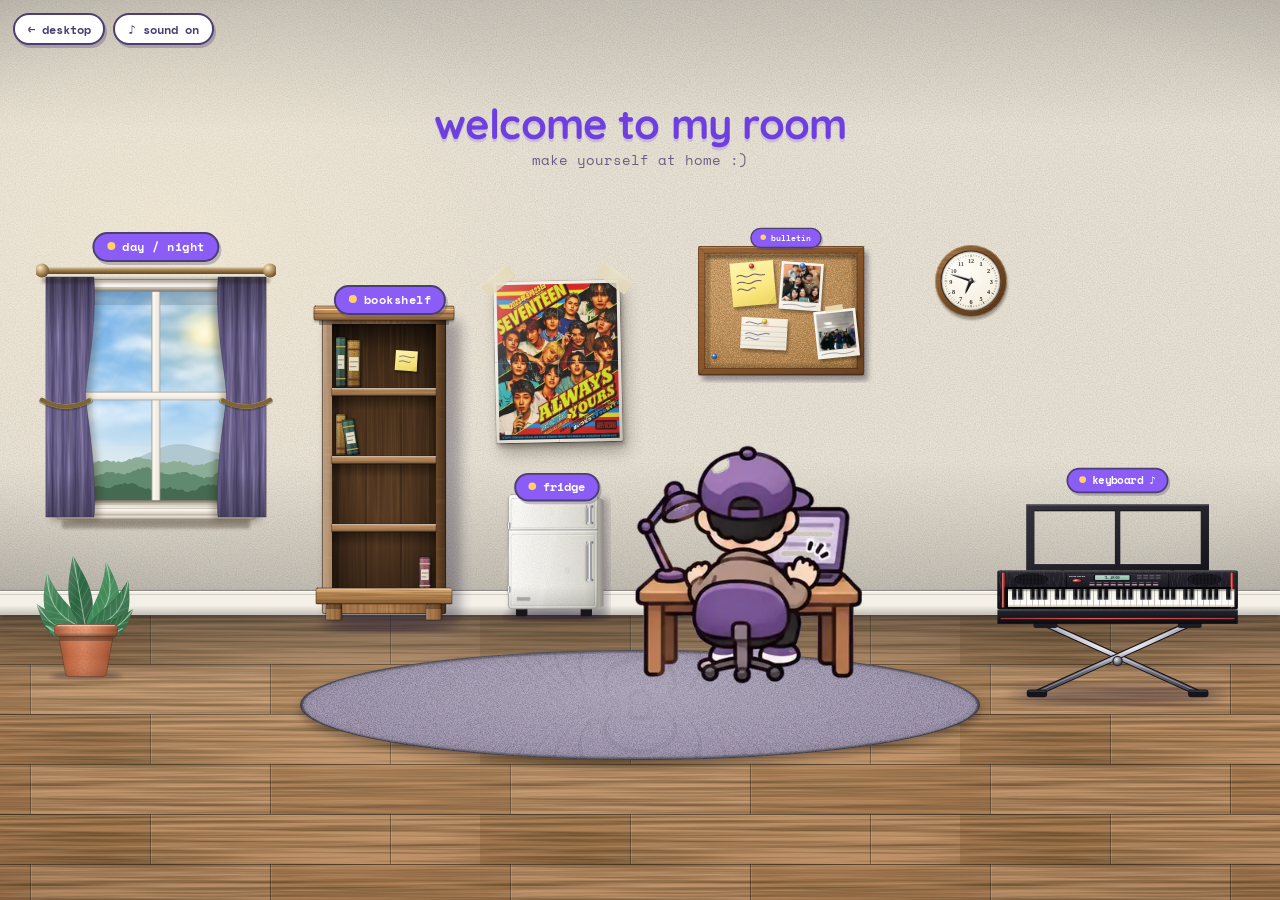
==== room/index.html @ bfd8b835 "Room: whole rug is interactive, left side lifts on hover and torn page slides out on click Co-Author" ====
<!doctype html>
<html lang="en">
<head>
<meta charset="utf-8" />
<meta name="viewport" content="width=device-width, initial-scale=1" />
<title>khing's room</title>
<meta name="description" content="come on in. play the piano, look at the memories on the wall, read the verse on the note." />
<meta property="og:title" content="khing's room" />
<meta property="og:description" content="come on in. play the piano, look at the memories on the wall." />
<meta name="theme-color" content="#eadfff" />
<link rel="icon" href="../favicon.ico" sizes="any" />
<link rel="icon" type="image/png" sizes="32x32" href="../favicon-32.png" />
<link rel="apple-touch-icon" href="../apple-touch-icon.png" />
<script>try{if(localStorage.getItem("theme")==="dark")document.documentElement.classList.add("dark")}catch(e){}
/* PASSWORD SWITCH: set to true to bring back the password gate (password: understand) */var PASSWORD_ON=false;
try{if(!PASSWORD_ON){}else if(sessionStorage.getItem("room-pass")==="1")sessionStorage.removeItem("room-pass");else document.documentElement.classList.add("locked")}catch(e){if(PASSWORD_ON)document.documentElement.classList.add("locked")}</script>
<link rel="preconnect" href="https://fonts.googleapis.com" />
<link rel="preconnect" href="https://fonts.gstatic.com" crossorigin />
<link href="https://fonts.googleapis.com/css2?family=Quicksand:wght@500;700&family=Space+Mono:wght@400;700&family=Caveat:wght@600;700&display=swap" rel="stylesheet" media="print" onload="this.media='all'" />
<noscript><link href="https://fonts.googleapis.com/css2?family=Quicksand:wght@500;700&family=Space+Mono:wght@400;700&family=Caveat:wght@600;700&display=swap" rel="stylesheet" /></noscript>
<link rel="preload" as="image" href="../assets/coder.webp" />
<style>
:root{--ink:#4b3f72;--line:#4b3f72;--wall:#e8e2d6;--wall2:#e1dacd;--floor:#b8885c;--base:#f3eee4;--paper:#fff;--shadow:rgba(75,63,114,.3);--rug:#a79fb8;--rugline:#7d7494;--fy:520px;--sc:1}
html.dark{--ink:#efe8ff;--line:#9d8bee;--wall:#2d2a33;--wall2:#28252e;--floor:#3b2d23;--base:#4a423c;--paper:#2a2150;--shadow:rgba(0,0,0,.4);--rug:#4a4563;--rugline:#6b6585}
*{box-sizing:border-box;margin:0}
html,body{height:100%;overflow:hidden;background:var(--wall);transition:background .5s}
body{position:fixed;inset:0;font-family:'Quicksand',system-ui,sans-serif;color:var(--ink);transition:color .5s}
button{font:inherit;color:inherit;background:none;border:0;cursor:pointer;-webkit-tap-highlight-color:transparent}
.hud{position:fixed;left:.8rem;top:.8rem;z-index:50;display:flex;gap:.5rem;flex-wrap:wrap}
.pill{font-family:'Space Mono',monospace;font-weight:700;font-size:.78rem;background:#fff;color:#4b3f72;border:2.5px solid #4b3f72;border-radius:999px;padding:.3rem .8rem;box-shadow:2px 3px 0 var(--shadow);text-decoration:none;transition:transform .15s}
.pill:hover{transform:translateY(-2px)}
html.dark .pill{background:#2a2150;color:#efe8ff;border-color:#9d8bee}
.wallbg{position:fixed;left:0;right:0;top:0;height:var(--fy);background:radial-gradient(ellipse 45% 70% at 14% 42%,rgba(255,244,214,.38),transparent 70%),linear-gradient(180deg,rgba(0,0,0,.14),rgba(0,0,0,0) 22%,rgba(0,0,0,0) 78%,rgba(0,0,0,.16)),radial-gradient(ellipse 110% 100% at 50% 50%,transparent 55%,rgba(0,0,0,.2)),url("data:image/svg+xml,%3Csvg xmlns='http://www.w3.org/2000/svg' width='240' height='240'%3E%3Cfilter id='n' x='0' y='0' width='100%25' height='100%25'%3E%3CfeTurbulence stitchTiles='stitch' type='fractalNoise' baseFrequency='.85' numOctaves='3' seed='5'/%3E%3CfeColorMatrix values='0 0 0 0 .2  0 0 0 0 .16  0 0 0 0 .1  0 0 0 .32 -.1'/%3E%3C/filter%3E%3Crect width='100%25' height='100%25' filter='url(%23n)'/%3E%3C/svg%3E"),var(--wall);transition:background .5s}
.floorbg{position:fixed;left:0;right:0;top:var(--fy);bottom:0;background:linear-gradient(180deg,rgba(0,0,0,.42),rgba(0,0,0,0) calc(70px*var(--sc))),radial-gradient(ellipse 80% 90% at 40% 20%,rgba(255,236,200,.16),transparent 70%),radial-gradient(ellipse 120% 110% at 50% 40%,transparent 50%,rgba(0,0,0,.28)),url("data:image/svg+xml,%3Csvg xmlns='http://www.w3.org/2000/svg' width='480' height='100'%3E%3Cfilter id='g' x='0' y='0' width='100%25' height='100%25'%3E%3CfeTurbulence stitchTiles='stitch' type='fractalNoise' baseFrequency='.004 .3' numOctaves='3' seed='6'/%3E%3CfeColorMatrix values='0 0 0 0 .08  0 0 0 0 .04  0 0 0 0 .01  0 0 0 1.3 -.42'/%3E%3C/filter%3E%3Cfilter id='g2' x='0' y='0' width='100%25' height='100%25'%3E%3CfeTurbulence stitchTiles='stitch' type='fractalNoise' baseFrequency='.01 .9' numOctaves='2' seed='3'/%3E%3CfeColorMatrix values='0 0 0 0 1  0 0 0 0 .9  0 0 0 0 .7  0 0 0 .9 -.5'/%3E%3C/filter%3E%3Crect x='0' y='0' width='150' height='50' fill='%23000' opacity='0.076'/%3E%3Crect x='150' y='0' width='240' height='50' fill='%23fff' opacity='0.057'/%3E%3Crect x='390' y='0' width='90' height='50' fill='%23fff' opacity='0.067'/%3E%3Crect x='0' y='50' width='30' height='50' fill='%23000' opacity='0.071'/%3E%3Crect x='30' y='50' width='240' height='50' fill='%23fff' opacity='0.083'/%3E%3Crect x='270' y='50' width='210' height='50' fill='%23000' opacity='0.050'/%3E%3Crect width='480' height='100' filter='url(%23g)'/%3E%3Crect width='480' height='100' filter='url(%23g2)' opacity='.5'/%3E%3Cpath d='M0 .5H480M0 50.5H480M0 100.5H480' stroke='%23000' stroke-opacity='.42' stroke-width='1'/%3E%3Cpath d='M0 1.5H480M0 51.5H480' stroke='%23fff' stroke-opacity='.13' stroke-width='1'/%3E%3Cpath d='M150.5 0V50M390.5 0V50M30.5 50V100M270.5 50V100' stroke='%23000' stroke-opacity='.38' stroke-width='1'/%3E%3Cpath d='M151.5 0V50M391.5 0V50M31.5 50V100M271.5 50V100' stroke='%23fff' stroke-opacity='.1' stroke-width='1'/%3E%3C/svg%3E") 0 0/calc(480px*var(--sc)) calc(100px*var(--sc)),var(--floor);border-top:calc(24px*var(--sc)) solid transparent;transition:background .5s}
.floorbg:before{content:"";position:absolute;left:0;right:0;top:calc(-24px*var(--sc));height:calc(24px*var(--sc));background:linear-gradient(180deg,rgba(255,255,255,.7) 0 6%,rgba(255,255,255,.12) 6% 14%,rgba(0,0,0,.14) 14% 18%,rgba(255,255,255,.1) 18% 60%,rgba(0,0,0,.2) 100%),var(--base);border-top:1px solid rgba(0,0,0,.28);box-shadow:0 3px 5px rgba(0,0,0,.35)}
.floorbg:after{content:"";position:absolute;inset:0;background:linear-gradient(180deg,rgba(255,255,255,.07),transparent 45%);pointer-events:none}

/* the stage: one fixed-size room that is scaled to fit the screen, so nothing scrolls */
.stage{position:absolute;left:0;top:0;width:1280px;height:720px;--wb:500;transform-origin:0 0}
@media(max-aspect-ratio:1/1){.stage{width:480px;height:820px;--wb:470}}
.f{position:absolute;left:var(--x);top:var(--y);transform:scale(var(--s,1));transform-origin:0 0;z-index:var(--z,1)}
@media(max-aspect-ratio:1/1){.f{left:var(--px);top:var(--py);transform:scale(var(--ps,1))}.nop{display:none!important}}
.f svg,.f img{display:block}
html.dark .art{filter:brightness(.74) saturate(.95)}
.art{transition:filter .5s}
.sign{position:absolute;left:0;right:0;top:12px;text-align:center;z-index:5}
.sign h1{font-size:2.6rem;letter-spacing:-.02em;line-height:1.05;color:#6d3fe0;text-shadow:0 3px 0 rgba(139,92,246,.25)}
html.dark .sign h1{color:#fff;-webkit-text-stroke:1px #c4b5fd;text-shadow:0 0 6px #fff,0 0 18px #a78bfa,0 0 42px #8b5cf6,0 0 80px #8b5cf6}
.sign p{font-family:'Space Mono',monospace;font-size:.85rem;opacity:.8;margin-top:.25rem}
@media(max-aspect-ratio:1/1){.sign{top:60px}.sign h1{font-size:2.1rem}.sign p{display:none}}
.lab{position:absolute;left:50%;transform:translateX(-50%);top:-1.15rem;font-family:'Space Mono',monospace;font-weight:700;font-size:.78rem;letter-spacing:.04em;background:#8b5cf6;color:#fff;border:2.5px solid #4b3f72;border-radius:999px;padding:.22rem .8rem;box-shadow:2px 3px 0 var(--shadow);white-space:nowrap;z-index:9;pointer-events:none}
html.dark .lab{border-color:#c9b8ff}
.lab:before{content:"";display:inline-block;width:.5rem;height:.5rem;border-radius:50%;background:#ffd166;margin-right:.45rem;vertical-align:1px}
.pp{display:block;position:relative;padding:3px;background:linear-gradient(160deg,#fbf8f1,#ece6d9);border:0;border-radius:1px;box-shadow:0 0 0 .5px rgba(0,0,0,.25),0 1px 1px rgba(0,0,0,.35),2px 4px 5px rgba(0,0,0,.28),5px 11px 16px rgba(30,15,0,.28);transform:rotate(-1.2deg)}
.pp img{display:block;width:120px;height:155px}
.pp:after{content:"";position:absolute;inset:0;pointer-events:none;background:linear-gradient(90deg,transparent 49.4%,rgba(0,0,0,.14) 49.8%,rgba(255,255,255,.22) 50.3%,transparent 50.7%),linear-gradient(180deg,transparent 49.4%,rgba(0,0,0,.12) 49.8%,rgba(255,255,255,.2) 50.3%,transparent 50.7%),linear-gradient(115deg,rgba(255,255,255,.3),rgba(255,255,255,0) 34%,rgba(255,255,255,0) 66%,rgba(0,0,0,.1)),radial-gradient(ellipse at 50% 50%,transparent 60%,rgba(0,0,0,.08))}
.tp{position:absolute;top:-9px;width:36px;height:15px;background:linear-gradient(90deg,rgba(236,226,190,.86),rgba(247,240,212,.76) 50%,rgba(236,226,190,.86));border:0;filter:drop-shadow(0 1px 1px rgba(0,0,0,.3));z-index:2;clip-path:polygon(0 8%,3% 0,6% 10%,9% 0,100% 0,97% 14%,100% 28%,97% 42%,100% 56%,97% 70%,100% 84%,97% 100%,0 100%,3% 86%,0 72%,3% 58%,0 44%,3% 30%,0 16%)}
.tp.a{left:-13px;transform:rotate(-38deg)}.tp.b{right:-13px;transform:rotate(38deg)}
html.dark .pp{filter:brightness(.74) saturate(.95)}
.poster-card img{display:block;width:100%;height:auto;max-height:calc(94dvh - 4.5rem);object-fit:contain;margin:0 auto;border-radius:3px}
#d20{cursor:pointer;outline:none}
#d20 .dy{transform-box:fill-box;transform-origin:50% 92%;transition:transform .15s}
#d20:hover .dy,#d20:focus-visible .dy{transform:scale(1.08) rotate(-4deg)}
#d20.roll .dy{animation:d20roll .85s cubic-bezier(.3,.6,.4,1)}
@keyframes d20roll{0%{transform:translateY(0) rotate(0)}30%{transform:translateY(-34px) rotate(300deg) scale(1.12)}60%{transform:translateY(-6px) rotate(560deg)}78%{transform:translateY(-12px) rotate(680deg)}100%{transform:translateY(0) rotate(720deg)}}
#d20-bub{opacity:0;transition:opacity .2s;pointer-events:none}#d20-bub.on{opacity:1}
@media(prefers-reduced-motion:reduce){#d20.roll .dy{animation:none}}
.click{cursor:pointer;transition:transform .15s}
.click:hover,.click:focus-visible{transform:scale(calc(var(--s,1)*1.04)) rotate(-1deg);outline:none}
.click:active{transform:scale(calc(var(--s,1)*.97))}
.tap{position:absolute;left:50%;bottom:-.7rem;transform:translateX(-50%);font-family:'Space Mono',monospace;font-weight:700;font-size:.72rem;background:#ffd166;color:#4b3f72;border:2.5px solid #4b3f72;border-radius:999px;padding:.12rem .65rem;white-space:nowrap;animation:bob 1.6s ease-in-out infinite;z-index:9;pointer-events:none}
@keyframes bob{0%,100%{transform:translate(-50%,0)}50%{transform:translate(-50%,-4px)}}
.rug{position:absolute;left:var(--x);top:var(--y);width:var(--w);height:var(--h);border-radius:50%;background:radial-gradient(ellipse at 50% 38%,rgba(255,255,255,.16),transparent 65%),repeating-radial-gradient(ellipse at 50% 50%,transparent 0 5px,rgba(0,0,0,.05) 5px 6px),radial-gradient(ellipse at 50% 50%,transparent 0 70%,rgba(0,0,0,.2) 70% 72%,rgba(255,255,255,.14) 72% 74%,transparent 74% 80%,rgba(0,0,0,.18) 80% 81.5%,transparent 81.5%),url("data:image/svg+xml,%3Csvg xmlns='http://www.w3.org/2000/svg' width='120' height='120'%3E%3Cfilter id='n' x='0' y='0' width='100%25' height='100%25'%3E%3CfeTurbulence stitchTiles='stitch' type='fractalNoise' baseFrequency='1.4 .9' numOctaves='2' seed='4'/%3E%3CfeColorMatrix values='0 0 0 0 .1  0 0 0 0 .08  0 0 0 0 .12  0 0 0 .9 -.28'/%3E%3C/filter%3E%3Crect width='100%25' height='100%25' filter='url(%23n)'/%3E%3Cpath d='M0 0H120M0 4H120M0 8H120' stroke='none'/%3E%3C/svg%3E"),var(--rug);box-shadow:0 5px 10px rgba(0,0,0,.32),0 1px 0 rgba(255,255,255,.12) inset,0 0 0 3px rgba(0,0,0,.18) inset;transition:background .5s}
@media(max-aspect-ratio:1/1){.rug{left:var(--px);top:var(--py);width:var(--pw);height:var(--ph)}}
.rug:after{content:"";position:absolute;inset:0;border-radius:50%;box-shadow:0 0 0 1.5px rgba(0,0,0,.25) inset,0 0 10px rgba(0,0,0,.25) inset;pointer-events:none}
.coder-unused{}
#coder{width:270px;height:267px;pointer-events:none;--lx:20;--ly:29.4;--lw:11;--lh:5.2;--sx:75;--sy:36;--sw:26;--sh:20}
#coder .spr,#coder .la,#coder .lb,#coder .ha,#coder .hb{position:absolute;inset:0}
#coder .la,#coder .lb{background:url(../assets/coder.webp) 0 0/400% 300% no-repeat}
#coder .ha,#coder .hb{background:0 0/200% 100% no-repeat}
#coder .lb,#coder .ha,#coder .hb{opacity:0}
@keyframes flick{0%,100%{opacity:1}50%{opacity:.9}}
#coder .hit{position:absolute;left:6%;top:6%;width:90%;height:90%;pointer-events:auto;cursor:pointer}
#coder .lglow,#coder .lpool,#coder .lbulb,#coder .mglow,#coder .mscreen,#coder .mdesk{position:absolute;pointer-events:none;opacity:0;transition:opacity .9s ease}
html.dark #coder .lglow,html.dark #coder .lpool,html.dark #coder .lbulb,html.dark #coder .mglow,html.dark #coder .mscreen,html.dark #coder .mdesk{opacity:1}
#coder .mglow{left:calc(var(--sx)*1% - var(--sw)*1.35%);top:calc(var(--sy)*1% - var(--sh)*1.5%);width:calc(var(--sw)*2.7%);height:calc(var(--sh)*3%);border-radius:50%;background:radial-gradient(closest-side,rgba(150,180,255,0.8) 0%,rgba(150,180,255,0.656) 15%,rgba(150,180,255,0.464) 30%,rgba(150,180,255,0.28) 45%,rgba(150,180,255,0.136) 60%,rgba(150,180,255,0.048) 75%,rgba(150,180,255,0.011) 90%,rgba(150,180,255,0.0) 100%);mix-blend-mode:screen}
#coder .mscreen{left:calc(var(--sx)*1% - var(--sw)*.55%);top:calc(var(--sy)*1% - var(--sh)*.55%);width:calc(var(--sw)*1.1%);height:calc(var(--sh)*1.1%);border-radius:24%;background:radial-gradient(ellipse,rgba(225,234,255,.5) 0%,rgba(205,220,255,.3) 65%,rgba(205,220,255,0) 100%);box-shadow:0 0 14px 3px rgba(160,190,255,.35);mix-blend-mode:screen}
#coder .mdesk{left:calc(var(--sx)*1% - var(--sw)*.95%);top:calc(var(--sy)*1% + var(--sh)*.45%);width:calc(var(--sw)*1.9%);height:calc(var(--sh)*.7%);border-radius:50%;background:radial-gradient(closest-side,rgba(150,180,255,0.228) 0%,rgba(150,180,255,0.187) 15%,rgba(150,180,255,0.132) 30%,rgba(150,180,255,0.08) 45%,rgba(150,180,255,0.039) 60%,rgba(150,180,255,0.014) 75%,rgba(150,180,255,0.004) 90%,rgba(150,180,255,0.0) 100%);mix-blend-mode:screen}
#coder .lglow{left:calc(var(--lx)*1% - 44%);top:calc(var(--ly)*1% - 26%);width:84%;height:74%;border-radius:50%;background:radial-gradient(closest-side,rgba(255,190,100,0.88) 0%,rgba(255,190,100,0.722) 15%,rgba(255,190,100,0.51) 30%,rgba(255,190,100,0.309) 45%,rgba(255,190,100,0.15) 60%,rgba(255,190,100,0.053) 75%,rgba(255,190,100,0.013) 90%,rgba(255,190,100,0.0) 100%);mix-blend-mode:screen}
#coder .lpool{left:calc(var(--lx)*1% - 24%);top:calc(var(--ly)*1% + 9%);width:60%;height:22%;border-radius:50%;background:radial-gradient(closest-side,rgba(255,200,120,0.7) 0%,rgba(255,200,120,0.574) 15%,rgba(255,200,120,0.406) 30%,rgba(255,200,120,0.245) 45%,rgba(255,200,120,0.119) 60%,rgba(255,200,120,0.042) 75%,rgba(255,200,120,0.01) 90%,rgba(255,200,120,0.0) 100%);mix-blend-mode:screen}
#coder .lbulb{left:calc(var(--lx)*1% - var(--lw)*.46%);top:calc(var(--ly)*1% - var(--lh)*.44%);width:calc(var(--lw)*.92%);height:calc(var(--lh)*.88%);border-radius:50%;transform:rotate(-14deg);background:radial-gradient(ellipse at 45% 50%,#fffbe8 0%,#ffe39a 45%,#f7b24d 100%);box-shadow:0 0 10px 3px rgba(255,214,130,.8),0 0 28px 10px rgba(255,190,100,.35)}.glow{position:absolute;left:210px;top:-40px;width:190px;height:190px;border-radius:50%;background:radial-gradient(rgba(255,226,122,.6),transparent 65%);opacity:0;transition:opacity .5s;pointer-events:none;z-index:-1}
html.dark .glow{opacity:1}
.steam{animation:steam 2.4s ease-in-out infinite}@keyframes steam{0%,100%{opacity:.25}50%{opacity:.7}}
.n{opacity:0;transition:opacity .5s}html.dark .n{opacity:1}
.d{opacity:1;transition:opacity .5s}html.dark .d{opacity:0}
.hint2{position:absolute;left:0;right:0;bottom:12px;text-align:center;font-family:'Space Mono',monospace;font-size:.78rem;opacity:.85}
@media(max-aspect-ratio:1/1){.hint2{bottom:10px;font-size:.7rem}}

/* (chibi styles below are no longer used) */
.seat{position:absolute;left:30px;top:20px;width:110px;z-index:2}
.seat .sprite{position:relative;width:110px;transition:transform .2s;transform-origin:50% 100%}
.seat .sprite.hop{animation:hop .5s ease-out}
@keyframes hop{0%{transform:none}40%{transform:translateY(-14px) rotate(-3deg)}100%{transform:none}}
.seat img{display:block;width:100%;height:auto}
.seat svg{position:absolute;inset:0;width:100%;height:100%;overflow:visible;pointer-events:none}
.seat .hidden{display:none}
.bub{position:absolute;left:50%;top:-34px;transform:translateX(-50%);z-index:12;background:var(--paper);color:var(--ink);border:3px solid var(--line);border-radius:16px;padding:.35rem .75rem;font-weight:700;font-size:.82rem;box-shadow:3px 3px 0 var(--shadow);white-space:nowrap;transition:opacity .3s;pointer-events:none}
.bub.off{opacity:0}

/* the guy's speech bubble (shown while he is hovered) */
.coder-bub{position:absolute;left:52%;bottom:74%;width:max-content;z-index:8;margin:0;white-space:pre-line;text-align:center;line-height:1.25;background:#fff;color:#4b3f72;border:3px solid #4b3f72;border-radius:16px 16px 16px 4px;padding:.35rem .8rem;font-weight:700;font-size:.9rem;box-shadow:3px 3px 0 rgba(75,63,114,.3);opacity:0;transform:translateY(8px) scale(.8);transform-origin:0 100%;transition:opacity .15s,transform .2s cubic-bezier(.3,1.6,.5,1);pointer-events:none}
.coder-bub.on{opacity:1;transform:none}
.coder-bub.mur{border-style:dashed;font-weight:600;font-style:italic;box-shadow:none;border-radius:16px 16px 16px 16px}
#lb-ph img.soft{filter:blur(2px)}#lb-ph img{transition:filter .3s}
@media(max-aspect-ratio:1/1){.coder-bub{font-size:.78rem;padding:.3rem .65rem;left:48%}}
html.dark .coder-bub{background:#2a2150;color:#efe8ff;border-color:#9d8bee}
/* wall clock: leans and grows when hovered */
.clk{cursor:pointer;transition:transform .2s cubic-bezier(.3,1.6,.5,1)}
.clk:hover,.clk:focus-visible{outline:none;transform:scale(calc(var(--s,1)*1.2)) rotate(-10deg)}
.clk:active{transform:scale(calc(var(--s,1)*1.1)) rotate(-6deg)}
@media(max-aspect-ratio:1/1){.clk:hover,.clk:focus-visible{transform:scale(calc(var(--ps,1)*1.2)) rotate(-10deg)}.clk:active{transform:scale(calc(var(--ps,1)*1.1)) rotate(-6deg)}}
/* world clock pop-up */
.wc-row{display:flex;gap:1.4rem;justify-content:center;flex-wrap:wrap;padding:.4rem .2rem}
.wc{display:flex;flex-direction:column;align-items:center;gap:.4rem;min-width:9.5rem}
.wc svg{width:9rem;height:9rem}
.wc .nm{font-family:'Space Mono',monospace;font-weight:700;font-size:.85rem;background:#8b5cf6;color:#fff;border:2.5px solid #4b3f72;border-radius:999px;padding:.15rem .8rem}
.wc .dg{font-family:'Space Mono',monospace;font-weight:700;font-size:1.5rem}
.wc .sm{font-family:'Space Mono',monospace;font-size:.72rem;opacity:.7;margin-top:-.2rem}
.wc svg{stroke:#3a2a4d}html.dark .wc svg .face{fill:#e9e0ff}
/* diary reader */
.wr-card{width:100%;max-width:480px;max-height:96vh;max-height:96dvh;display:flex;flex-direction:column;background:var(--paper);border:2px solid var(--line);border-radius:14px;box-shadow:0 6px 0 var(--shadow);overflow:hidden;animation:pop .22s ease-out}
.wr-body{overflow:auto;padding:1rem 1rem .8rem;background:radial-gradient(ellipse at 50% 40%,#4a3f5c,#2b2338 78%)}
.wr-book{position:relative;container-type:inline-size;width:min(100%,380px);aspect-ratio:3/4;margin:0 auto;perspective:1800px;filter:drop-shadow(0 10px 14px rgba(0,0,0,.5))}
.leaf{position:absolute;inset:0;transform-origin:left center;transition:transform .85s cubic-bezier(.45,.1,.2,1),box-shadow .85s;backface-visibility:hidden;-webkit-backface-visibility:hidden;border-radius:2px 7px 7px 2px;overflow:hidden;cursor:pointer;user-select:none;-webkit-user-select:none}
.leaf.fl{transform:rotateY(-172deg);pointer-events:none;box-shadow:-10px 0 24px rgba(0,0,0,.35)}
.pg{background:linear-gradient(90deg,transparent 13cqw,rgba(214,70,70,.5) 13cqw 13.5cqw,transparent 13.5cqw),repeating-linear-gradient(180deg,transparent 0 6.4cqw,rgba(76,116,196,.38) 6.4cqw 6.8cqw),linear-gradient(90deg,#e9e5d8,#fbf9f1 6%,#f7f4ea);background-position:0 0,0 14.6cqw,0 0;background-size:100% 100%,100% 100%,100% 100%;color:#1f1f24;font-family:Caveat,'Bradley Hand','Segoe Print',cursive;font-size:5.6cqw;line-height:6.8cqw}
.pg:before{content:"";position:absolute;inset:0;background:linear-gradient(90deg,rgba(0,0,0,.18),transparent 7%),linear-gradient(0deg,rgba(0,0,0,.06),transparent 10%);pointer-events:none}
.pg .holes{position:absolute;left:3.2cqw;top:0;bottom:0;display:flex;flex-direction:column;justify-content:space-around;padding:12cqw 0}
.pg .holes i{display:block;width:4cqw;height:4cqw;border-radius:50%;background:radial-gradient(circle at 40% 40%,#3a3550,#2b2338);box-shadow:inset 0 1px 2px rgba(0,0,0,.6),0 1px 0 rgba(255,255,255,.6)}
.dt{position:absolute;left:16cqw;top:3.4cqw;margin:0;font:700 7.4cqw/8cqw Caveat,'Bradley Hand',cursive;letter-spacing:.05em;color:#1f1f24}
.tx{position:absolute;left:16cqw;right:6cqw;top:14.6cqw}
.tx p{margin:0 0 3.4cqw;text-indent:2cqw}.tx ol{margin:0;padding-left:6cqw}.tx li{margin:0}
.tx .lst{font-weight:700;text-indent:0}
.tx u{text-decoration:none;border-bottom:.5cqw solid #1f1f24}
.dd{position:absolute;right:5cqw;bottom:11cqw;width:50cqw;height:auto;overflow:visible}
.pg:nth-of-type(3) .dd{width:34cqw;right:8cqw;bottom:14cqw}
.pn{position:absolute;right:5cqw;bottom:2.4cqw;font:700 5cqw Caveat,cursive;color:#3a3a44}
.pn-big{font-size:11.5cqw;right:4.5cqw;bottom:1.2cqw;color:#1f1f24;border:.7cqw solid #c0392b;border-radius:50%;width:15cqw;height:15cqw;display:grid;place-items:center;line-height:1;background:rgba(255,255,255,.55);transform:rotate(-6deg)}
.tx mark{color:#1f1f24;background:linear-gradient(104deg,rgba(255,225,70,0) .6%,rgba(255,225,70,.95) 2.5%,rgba(255,215,40,.9) 96%,rgba(255,225,70,0) 99%);padding:.4cqw .8cqw;border-radius:1cqw;box-decoration-break:clone;-webkit-box-decoration-break:clone}
.leaf.torn{clip-path:polygon(0 0,19% 0,21% 5%,18% 11%,22% 17%,19% 24%,23% 31%,19% 38%,22% 45%,18% 52%,21% 59%,19% 66%,23% 73%,19% 80%,22% 87%,18% 94%,20% 100%,0 100%);transition:transform .85s cubic-bezier(.45,.1,.2,1),box-shadow .85s,clip-path 1.1s ease .15s}
.leaf.torn:after{content:"";position:absolute;inset:0;background:linear-gradient(90deg,transparent 12%,rgba(255,255,255,.75) 17%,transparent 24%);pointer-events:none}
.leaf.pg:not(.torn){clip-path:polygon(0 0,100% 0,100% 5%,100% 11%,100% 17%,100% 24%,100% 31%,100% 38%,100% 45%,100% 52%,100% 59%,100% 66%,100% 73%,100% 80%,100% 87%,100% 94%,100% 100%,0 100%)}
.rug{transition:transform .4s cubic-bezier(.3,1.3,.5,1),filter .4s}
.rug{transform-origin:100% 50%}
.rug.lift{transform:skewY(1.8deg) scaleX(.99);filter:drop-shadow(-6px 12px 6px rgba(0,0,0,.45))}
.rughit{position:absolute;left:var(--x);top:var(--y);width:var(--w);height:var(--h);clip-path:ellipse(50% 50% at 50% 50%);background:none;border:0;padding:0;cursor:pointer}
.rughit:focus-visible{outline:none}
@media(max-aspect-ratio:1/1){.rughit{left:var(--px);top:var(--py);width:var(--pw);height:var(--ph)}}
.rughit.done{pointer-events:none}
#scrap{background:none;border:0;padding:0;cursor:pointer;width:64px;height:56px;opacity:0;pointer-events:none;filter:drop-shadow(0 2px 2px rgba(0,0,0,.4));transition:none}
#scrap svg{display:block;overflow:visible}
#scrap.out{pointer-events:auto;animation:scrapPop .7s cubic-bezier(.3,1.5,.5,1) forwards}
#scrap.out:hover,#scrap.out:focus-visible{outline:none;filter:drop-shadow(0 3px 3px rgba(0,0,0,.45)) brightness(1.05)}
@keyframes scrapPop{0%{opacity:0;transform:translate(20px,-6px) scale(.5)}55%{opacity:1;transform:translate(-30px,32px) scale(1.12)}100%{opacity:1;transform:translate(-24px,28px) scale(1)}}
@media(prefers-reduced-motion:reduce){#scrap.out{animation:none;opacity:1;transform:translate(-24px,28px)}.rug{transition:none}}
.cv{background:linear-gradient(90deg,#c9a925,#f4d34a 7%,#f7dc62 60%,#e6c53c);color:#2e2142;border:0}
.cvin{position:absolute;inset:0;padding:6cqw 8cqw;display:flex;flex-direction:column;align-items:center}
.cv:before{content:"";position:absolute;inset:0;background:linear-gradient(90deg,rgba(0,0,0,.3),rgba(0,0,0,.05) 8%,transparent 12%);pointer-events:none}
.cvt{width:100%;background:#d63b3b;border:.8cqw solid #2e2142;border-radius:1.4cqw;text-align:center;color:#fff;padding:2cqw 0 1.6cqw;font-family:'Space Mono',monospace;transform:rotate(-1.2deg);box-shadow:.8cqw 1.2cqw 0 rgba(0,0,0,.2)}
.cvt b{display:block;font-size:10cqw;line-height:1.1;letter-spacing:.06em}.cvt span{display:block;font-size:5.4cqw;font-weight:700}
.cv .crown{width:78%;height:auto;margin-top:6cqw;filter:drop-shadow(0 1.2cqw 1.2cqw rgba(0,0,0,.25));pointer-events:none}
.cvh{position:absolute;bottom:4cqw;margin:0;font:700 4.4cqw Caveat,cursive;opacity:.7}
.wr-nav{display:flex;align-items:center;justify-content:center;gap:1rem;margin-top:.9rem;color:#efe8ff;font:700 .85rem 'Space Mono',monospace}
.wr-nav button{width:2.4rem;height:2.4rem;border-radius:50%;border:2px solid #9d8bee;background:#3c3160;color:#efe8ff;font-size:.9rem;cursor:pointer;padding:0}
.wr-nav button:disabled{opacity:.3;cursor:default}
.wr-nav span{min-width:6.5rem;text-align:center}
.wr-hint{margin:.5rem 0 0;text-align:center;font:.7rem 'Space Mono',monospace;color:#b9acdf;opacity:.8}
/* bookshelf pop-up */
.shbody{position:relative;padding:1.1rem;background:radial-gradient(ellipse at 50% 35%,#4a3f5c,#2b2338 75%)}
#shsvg{display:block;width:100%;height:auto;max-height:78vh;max-height:78dvh}
.ibk{cursor:pointer;transition:transform .18s;transform-box:fill-box;transform-origin:50% 100%;outline:none}
.ibk:hover,.ibk:focus-visible{transform:translateY(-9px) rotate(-2deg);filter:drop-shadow(0 4px 3px rgba(0,0,0,.45))}
.snote{animation:notepop .6s cubic-bezier(.3,1.7,.5,1) .15s both;transform-box:fill-box;transform-origin:50% 0}
@keyframes notepop{from{opacity:0;transform:translate(338px,252px) rotate(-30deg) scale(.4)}to{opacity:1;transform:translate(338px,252px) rotate(-7deg) scale(1)}}
.shbook{position:absolute;inset:0;display:grid;place-items:center;background:rgba(20,14,46,.62);cursor:pointer;z-index:5}
.shbook[hidden]{display:none}
.shcard{background:#fffaf0;color:#4b3f72;border:3px solid #4b3f72;border-radius:14px;padding:1rem 1.4rem 1rem;text-align:center;box-shadow:0 6px 0 rgba(0,0,0,.25);transform:rotate(-2deg);animation:pop .22s ease-out}
.shcard svg{width:min(48vw,170px);height:auto;display:block;margin:0 auto}
.shcard p{font-family:'Space Mono',monospace;font-weight:700;margin-top:.6rem}
.shcard small{font-family:'Space Mono',monospace;opacity:.6;font-size:.68rem}
/* mini fridge */
.fbody{background:radial-gradient(ellipse at 50% 35%,#4a3f5c,#2b2338 75%);padding:.9rem .9rem .6rem}
#fsvg{display:block;width:100%;height:auto;max-height:74vh;max-height:74dvh}
#fclosed{transform-box:view-box;transform-origin:90px 270px;transition:transform .8s cubic-bezier(.55,0,.25,1),opacity .25s .6s}
#fm.open #fclosed{transform:scaleX(.05);opacity:0;pointer-events:none}
#fdoorin{opacity:0;transition:opacity .35s .4s}#fm.open #fdoorin{opacity:1}
#fdark{transition:opacity .6s .25s}#fm.open #fdark{opacity:0}
#flight{opacity:0;transition:opacity .6s .25s}#fm.open #flight{opacity:1}
.fi{cursor:pointer;transition:transform .15s;pointer-events:none;outline:none}
#fm.open .fi{pointer-events:auto}
.fi:hover,.fi:focus-visible{transform:translateY(-5px)}
.fi:focus-visible{filter:drop-shadow(0 0 3px #fff)}
.fi.shake{animation:fshake .5s}
@keyframes fshake{0%,100%{transform:translateX(0)}20%{transform:translateX(-2px) rotate(-1.5deg)}40%{transform:translateX(2px) rotate(1.5deg)}60%{transform:translateX(-1.5px)}80%{transform:translateX(1.5px)}}
.fz circle{opacity:0}.fi.fizz .fz circle{animation:fizz 1.2s ease-out}
@keyframes fizz{0%{opacity:0;transform:translateY(8px)}15%{opacity:.95}100%{opacity:0;transform:translateY(-34px)}}
.fcap{margin:.55rem 0 0;text-align:center;font:700 .85rem 'Space Mono',monospace;color:#efe8ff;min-height:1.4em}
/* bulletin board pop-up */
.bm{position:fixed;inset:0;z-index:100;display:none;place-items:center;background:rgba(20,14,46,.6);padding:1rem}
.bm.show{display:grid}
.bm-card{width:100%;max-width:820px;max-height:94vh;max-height:94dvh;display:flex;flex-direction:column;background:var(--paper);border:2px solid var(--line);border-radius:14px;box-shadow:0 6px 0 var(--shadow);overflow:hidden;animation:pop .22s ease-out}
.bm-body{overflow:auto;padding:1rem}
.bm-body.bbody{overflow:auto;padding:14px;background:url("data:image/svg+xml,%3Csvg xmlns='http://www.w3.org/2000/svg' width='400' height='120'%3E%3Cfilter id='w'%3E%3CfeTurbulence stitchTiles='stitch' type='fractalNoise' baseFrequency='.012 .35' numOctaves='3' seed='4'/%3E%3CfeColorMatrix values='0 0 0 0 .15 0 0 0 0 .08 0 0 0 0 .03 0 0 0 .9 -.25'/%3E%3C/filter%3E%3Crect width='100%25' height='100%25' filter='url(%23w)'/%3E%3C/svg%3E"),linear-gradient(90deg,#6e4524,#8c5a30 18%,#7a4c27 40%,#946134 62%,#744a26 82%,#85552c);box-shadow:inset 0 0 0 1px rgba(255,220,170,.25),inset 0 -3px 0 rgba(0,0,0,.35)}
.cork{position:relative;padding:1.8rem 1.4rem 1.5rem;border-radius:3px;background:url("data:image/svg+xml,%3Csvg xmlns='http://www.w3.org/2000/svg' width='330' height='330'%3E%3Cfilter id='n' x='0' y='0' width='100%25' height='100%25'%3E%3CfeTurbulence stitchTiles='stitch' type='fractalNoise' baseFrequency='.9' numOctaves='2' seed='19'/%3E%3CfeColorMatrix values='0 0 0 0 .95 0 0 0 0 .78 0 0 0 0 .52 0 0 0 1.4 -.62'/%3E%3C/filter%3E%3Crect width='100%25' height='100%25' filter='url(%23n)'/%3E%3C/svg%3E"),url("data:image/svg+xml,%3Csvg xmlns='http://www.w3.org/2000/svg' width='260' height='260'%3E%3Cfilter id='n' x='0' y='0' width='100%25' height='100%25'%3E%3CfeTurbulence stitchTiles='stitch' type='fractalNoise' baseFrequency='.55' numOctaves='4' seed='7'/%3E%3CfeColorMatrix values='0 0 0 0 .30 0 0 0 0 .17 0 0 0 0 .06 0 0 0 1.6 -.55'/%3E%3C/filter%3E%3Crect width='100%25' height='100%25' filter='url(%23n)'/%3E%3C/svg%3E"),radial-gradient(ellipse at 30% 20%,#d6a56d,#c18f58 55%,#a9773f);box-shadow:inset 0 4px 10px rgba(0,0,0,.55),inset 0 -2px 6px rgba(0,0,0,.3),inset 3px 0 8px rgba(0,0,0,.25),inset -3px 0 8px rgba(0,0,0,.25),0 0 0 2px #4a2c16,0 1px 0 3px rgba(255,235,200,.18);display:grid;gap:1.6rem 1.4rem;grid-template-columns:1fr;align-items:center}
@media(min-width:680px){.cork{grid-template-columns:minmax(0,.9fr) minmax(0,2.1fr)}}
.polas{display:grid;grid-template-columns:repeat(3,1fr);gap:1.5rem .9rem}
@media(max-width:679px){.cork{padding:1.3rem .8rem 1rem;gap:1.3rem}.bm-body.bbody{padding:8px}.pola{padding:.3rem .3rem .15rem}.pola .cap{font-size:.95rem}.note{padding:1.1rem .9rem .8rem}.note .q{font-size:1.25rem}.polas{gap:1.2rem .6rem}}
.pola{--pin:#d33a3a;position:relative;background:linear-gradient(160deg,#fffefa,#f1ede3);color:#3d3550;padding:.5rem .5rem .25rem;box-shadow:0 1px 1px rgba(0,0,0,.35),2px 4px 5px rgba(0,0,0,.3),5px 9px 14px rgba(40,20,0,.32);transform:rotate(var(--r,0deg));transition:transform .2s,box-shadow .2s;text-align:center;width:100%}
.polas .pola:nth-child(4n+2){--pin:#2f6fc4}.polas .pola:nth-child(4n+3){--pin:#e0b72a}.polas .pola:nth-child(4n){--pin:#2f9a5c}
.pola:hover,.pola:focus-visible{transform:rotate(0deg) scale(1.06);z-index:4;outline:none;box-shadow:0 1px 1px rgba(0,0,0,.35),4px 8px 8px rgba(0,0,0,.3),9px 16px 22px rgba(40,20,0,.35)}
.pola .ph{aspect-ratio:1/1;border-radius:1px;overflow:hidden;display:grid;place-items:center;background:var(--g,linear-gradient(135deg,#e9ddff,#cfe3ff));box-shadow:inset 0 0 0 1px rgba(0,0,0,.18),inset 0 0 14px rgba(0,0,0,.12);position:relative}
.pola .ph:after{content:"";position:absolute;inset:0;background:linear-gradient(135deg,rgba(255,255,255,.22),transparent 40%,transparent 70%,rgba(0,0,0,.06));pointer-events:none}
.pola .ph img{width:100%;height:100%;object-fit:cover;object-position:50% 30%;display:block}
.pola .ph svg{width:38%;opacity:.55}
.pola .cap{display:block;font-family:Caveat,'Bradley Hand','Segoe Print',cursive;font-weight:700;font-size:1.05rem;margin-top:.25rem;line-height:1.15;color:#2f2a55}
.pola:before{content:"";position:absolute;left:50%;top:-9px;width:16px;height:16px;margin-left:-8px;border-radius:50%;background:radial-gradient(circle at 34% 30%,rgba(255,255,255,.85) 0 9%,transparent 24%),radial-gradient(circle at 50% 50%,var(--pin) 0 55%,rgba(0,0,0,.5) 100%);box-shadow:2px 4px 4px rgba(0,0,0,.45),0 0 0 1px rgba(0,0,0,.25);z-index:2}
.pola.tape:before{width:58px;height:20px;margin-left:-29px;top:-11px;border-radius:0;background:linear-gradient(90deg,rgba(236,226,190,.82),rgba(247,240,212,.72) 50%,rgba(236,226,190,.82));box-shadow:0 1px 2px rgba(0,0,0,.22);transform:rotate(-3deg);clip-path:polygon(0 8%,4% 0,8% 10%,12% 0,16% 8%,20% 0,100% 0,96% 12%,100% 25%,96% 38%,100% 50%,96% 62%,100% 75%,96% 88%,100% 100%,0 100%,4% 88%,0 75%,4% 62%,0 50%,4% 38%,0 25%,4% 12%)}
.polas .pola.tape:nth-child(4n+2):before{transform:rotate(2.5deg)}
.note{--pin:#d33a3a;position:relative;width:min(100%,260px);margin:0 auto;padding:1.6rem 1.2rem 1.4rem;background:linear-gradient(172deg,#fff6b0,#fbe985 70%,#f4dd6c);transform:rotate(-2.5deg);box-shadow:0 1px 1px rgba(0,0,0,.3),3px 6px 6px rgba(0,0,0,.28),6px 12px 18px rgba(40,20,0,.28);color:#3d3550;text-align:left;border-radius:1px 1px 4px 1px}
.note:after{content:"";position:absolute;right:0;bottom:0;width:26px;height:26px;background:linear-gradient(135deg,transparent 50%,rgba(0,0,0,.14) 51%,#e9d25a 53%,#f6e68f);border-radius:0 0 4px 0;box-shadow:-2px -2px 4px rgba(0,0,0,.12)}
.note:before{content:"";position:absolute;left:50%;top:-9px;width:16px;height:16px;margin-left:-8px;border-radius:50%;background:radial-gradient(circle at 34% 30%,rgba(255,255,255,.85) 0 9%,transparent 24%),radial-gradient(circle at 50% 50%,var(--pin) 0 55%,rgba(0,0,0,.5) 100%);box-shadow:2px 4px 4px rgba(0,0,0,.45),0 0 0 1px rgba(0,0,0,.25)}
.note .q{font-family:Caveat,'Bradley Hand','Segoe Print',cursive;font-size:1.4rem;font-weight:700;line-height:1.25;color:#2f2a55}
.note .ref{display:block;margin-top:.7rem;font-family:'Space Mono',monospace;font-size:.78rem;font-weight:700;color:#8b5cf6}
.note .tiny{display:block;font-family:'Space Mono',monospace;font-size:.62rem;opacity:.55;margin-top:.15rem}
.nstack{display:grid;gap:2.4rem;align-content:center;justify-items:center}
.note2{--pin:#2f6fc4;width:min(100%,205px);padding:1.3rem 1rem 1.1rem;background:linear-gradient(172deg,#ffffff,#f6f4ee 70%,#ebe8df);transform:rotate(2.2deg)}
.note2 .q{font-size:1.18rem;line-height:1.2;text-align:center}
.note2:after{background:linear-gradient(135deg,transparent 50%,rgba(0,0,0,.16) 51%,#dedad0 54%,#fbfaf6)}
/* piano */
.piano{width:100%;max-width:720px;margin:0 auto}
.pbody{position:relative;background:#2b2140;border:4px solid #4b3f72;border-radius:16px 16px 6px 6px;padding:.9rem .9rem 0;box-shadow:0 8px 0 var(--shadow)}
html.dark .pbody{border-color:#9d8bee}
.pbody .fall{height:.5rem;border-radius:3px;background:#3b2f5a;margin-bottom:.5rem}
.keys{position:relative;display:flex;height:170px;user-select:none;-webkit-user-select:none;touch-action:none}
.wk{flex:1;position:relative;background:linear-gradient(#fff,#f1eaff);border:2px solid #4b3f72;border-top:0;border-radius:0 0 8px 8px;margin:0 1px;display:flex;align-items:flex-end;justify-content:center;padding-bottom:.4rem;font-family:'Space Mono',monospace;font-size:.62rem;color:#8b7fbd;cursor:pointer;touch-action:none;transition:background .08s,transform .08s;-webkit-tap-highlight-color:transparent}
.wk.on{background:linear-gradient(#e4d6ff,#c9b3ff);transform:translateY(2px)}
.bk{position:absolute;top:0;height:62%;z-index:2;background:#2b2140;border:2px solid #120d22;border-top:0;border-radius:0 0 6px 6px;cursor:pointer;touch-action:none;transition:background .08s;color:#c9b8ff;font-family:'Space Mono',monospace;font-size:.55rem;display:flex;align-items:flex-end;justify-content:center;padding-bottom:.3rem;-webkit-tap-highlight-color:transparent}
.bk.on{background:#7c4ae0}
.hint{font-family:'Space Mono',monospace;font-size:.75rem;text-align:center;opacity:.85;margin-top:.9rem}
.ptools{display:flex;justify-content:center;gap:.6rem;margin-top:.7rem;flex-wrap:wrap}
.btn{font-family:'Space Mono',monospace;font-weight:700;font-size:.8rem;background:#8b5cf6;color:#fff;border:2.5px solid #4b3f72;border-radius:12px;padding:.35rem .9rem;box-shadow:3px 3px 0 var(--shadow);transition:transform .15s}
html.dark .btn{border-color:#c9b8ff}
.btn:hover{transform:translateY(-2px)}
.btn.ghost{background:var(--paper);color:var(--ink)}
@media(hover:none){.k-hint{display:none}}
@media(max-width:639px){.k-hint{display:none}}
.wk i,.bk i{font-style:normal}
.fx{position:absolute;pointer-events:none;font-size:1.3rem;color:#a78bfa;animation:rise 1.1s ease-out forwards;z-index:6}
@keyframes rise{from{opacity:1;transform:translateY(0) rotate(0)}to{opacity:0;transform:translateY(-70px) rotate(14deg)}}
/* lightbox */
.lb{position:fixed;inset:0;z-index:100;display:none;place-items:center;background:rgba(20,14,46,.7);padding:1rem}
.lb.show{display:grid}
.lb .card{background:#fff;color:#4b3f72;padding:.8rem .8rem 1rem;max-width:min(92vw,520px);box-shadow:4px 6px 0 rgba(0,0,0,.3);text-align:center;transform:rotate(-1.5deg);animation:pop .2s ease-out}
.lb .ph{width:min(80vw,440px);min-height:120px;display:grid;place-items:center;background:var(--g,linear-gradient(135deg,#e9ddff,#cfe3ff))}
.lb .ph img{display:block;width:100%;height:auto;max-height:72vh;max-height:72dvh;object-fit:contain}
.lb .ph svg{width:30%;opacity:.5}
.lb .cap{font-family:'Space Mono',monospace;font-size:.85rem;margin-top:.7rem}
.lb .cap small{display:block;opacity:.6;margin-top:.2rem}

.plantbtn{-webkit-tap-highlight-color:transparent;cursor:default;user-select:none;-webkit-user-select:none}
.plantbtn svg{display:block;position:relative;z-index:1}
.pnote{position:absolute;z-index:0;left:30px;top:98px;width:40px;height:48px;padding:27px 0 0;border:0;border-radius:1px 1px 3px 1px;background:repeating-linear-gradient(180deg,transparent 0 7px,rgba(60,90,160,.18) 7px 8px),linear-gradient(172deg,#fcf5c2,#f2e48c);color:#2f2a55;font:700 .86rem/1 Caveat,'Bradley Hand','Segoe Print',cursive;text-align:center;cursor:pointer;transform:translateY(0) rotate(0);transform-origin:50% 0;transition:transform .7s cubic-bezier(.25,1.4,.45,1);visibility:hidden;pointer-events:none;box-shadow:0 1px 1px rgba(0,0,0,.3),2px 4px 5px rgba(0,0,0,.35),4px 8px 12px rgba(30,15,0,.25)}
.pnote.on{visibility:visible;pointer-events:auto;transform:translateY(46px) rotate(-6deg)}
.pnote.on:hover,.pnote.on:focus-visible{transform:translateY(52px) rotate(-3deg);outline:none}
.pnote i{position:absolute;right:0;bottom:0;left:auto;width:11px;height:11px;margin:0;background:linear-gradient(135deg,transparent 50%,rgba(0,0,0,.16) 51%,#e6d36c 54%,#f8f0ac);transform:none;box-shadow:-1px -1px 2px rgba(0,0,0,.12)}
.nbig{position:relative;margin:.6rem auto;max-width:480px;padding:2.2rem 1.4rem 1.8rem;font:700 1.95rem/1.35 Caveat,'Bradley Hand','Segoe Print',cursive;text-align:center;color:#2f2a55;background:repeating-linear-gradient(180deg,transparent 0 2.06rem,rgba(60,90,160,.16) 2.06rem 2.12rem),linear-gradient(172deg,#fff7c4,#fbe98a 70%,#f3dd70);transform:rotate(-1.5deg);border-radius:1px 1px 5px 1px;box-shadow:0 1px 1px rgba(0,0,0,.3),3px 6px 7px rgba(0,0,0,.28),7px 14px 22px rgba(30,15,0,.25)}
.nbig:before{content:"";position:absolute;left:50%;top:-11px;width:84px;height:24px;margin-left:-42px;transform:rotate(-2deg);background:linear-gradient(90deg,rgba(236,226,190,.85),rgba(247,240,212,.75) 50%,rgba(236,226,190,.85));box-shadow:0 1px 2px rgba(0,0,0,.22);clip-path:polygon(0 8%,3% 0,6% 10%,9% 0,100% 0,97% 14%,100% 28%,97% 42%,100% 56%,97% 70%,100% 84%,97% 100%,0 100%,3% 86%,0 72%,3% 58%,0 44%,3% 30%,0 16%)}
.nbig:after{content:"";position:absolute;right:0;bottom:0;width:30px;height:30px;background:linear-gradient(135deg,transparent 50%,rgba(0,0,0,.16) 51%,#e6d36c 54%,#f8f0ac);box-shadow:-2px -2px 4px rgba(0,0,0,.12)}
.nbig b{background:linear-gradient(transparent 52%,rgba(255,196,60,.65) 52% 92%,transparent 92%);padding:0 .1em}.nbig span{display:inline-block;font-weight:700;color:#c0332b;transform:rotate(-3deg)}
@keyframes pop{from{opacity:0;transform:scale(.92)}to{opacity:1}}
/* piano pop-up */
.pm{position:fixed;inset:0;z-index:100;display:none;place-items:center;background:rgba(20,14,46,.6);padding:1rem}
.pm.show{display:grid}
.pm-card{width:100%;max-width:760px;background:var(--paper);border:2px solid var(--line);border-radius:14px;box-shadow:0 6px 0 var(--shadow);overflow:hidden;animation:pop .22s ease-out}
.pm-bar{display:flex;align-items:center;justify-content:space-between;background:#4b3f72;color:#fff;padding:.65rem 1rem;font-family:'Space Mono',monospace;font-size:.95rem}
html.dark .pm-bar{background:#5b4c96}
.pm-bar button{color:#fff;padding:0 .3rem;border-radius:6px}.pm-bar button:hover{background:rgba(255,255,255,.2)}
.pm-body{padding:1.1rem 1rem 1.2rem}
.fx{z-index:200!important}
/* password gate */
.gate{position:fixed;inset:0;z-index:300;display:none;place-items:center;background:var(--wall);padding:1rem}
html.locked .gate{display:grid}
html.locked .stage,html.locked .hud,html.locked .wallbg,html.locked .floorbg,html.locked #pm,html.locked #lb,html.locked #bm,html.locked #wcm,html.locked #shm,html.locked #wr,html.locked #fm,html.locked #nm,html.locked #ppm,html.locked .pnote{display:none!important}
.gate-card{width:min(92vw,24rem);background:var(--paper);border:2px solid var(--line);border-radius:14px;box-shadow:0 6px 0 var(--shadow);overflow:hidden;text-align:center}
.gate-card .pm-bar{justify-content:flex-start}
.gate-card form{padding:1.6rem 1.4rem 1.5rem}
.gate-card h2{font-size:1.5rem;margin-bottom:.3rem}
.gate-card p{font-size:.9rem;opacity:.75;margin-bottom:1rem}
.gate-in{width:100%;border:2px solid var(--line);border-radius:.75rem;background:var(--paper);color:var(--ink);padding:.55rem .8rem;font-size:16px;text-align:center;outline:none;font-family:'Space Mono',monospace}
.gate-in:focus{border-color:#8b5cf6;box-shadow:0 0 0 3px rgba(139,92,246,.25)}
.gate-err{min-height:1.3rem;margin:.6rem 0 .3rem!important;color:#d6336c;font-weight:700;opacity:1!important}
.gate-card form.shake{animation:shake .35s}
@keyframes shake{0%,100%{transform:none}25%{transform:translateX(-8px)}75%{transform:translateX(8px)}}
@media(prefers-reduced-motion:reduce){*{animation:none!important;transition:none!important}}
</style>
</head>
<body>
<div class="wallbg"></div><div class="floorbg"></div>

<nav class="hud" aria-label="room controls">
  <a class="pill" href="../" id="back">← desktop</a>
  <button class="pill" id="soundbtn" aria-pressed="true" title="sound on / off">♪ sound on</button>
</nav>

<main class="stage" id="stage">
  <header class="sign"><h1>welcome to my room</h1><p>make yourself at home :)</p></header>

  <button class="f" id="scrap" tabindex="-1" style="--x:316px;--y:604px;--s:1;--px:60px;--py:724px;--ps:.8;--z:0" aria-label="a torn page from the diary. pick it up"><svg viewBox="0 0 64 56" width="64" height="56" aria-hidden="true"><g transform="rotate(-9 32 28)"><path d="M8 6L52 8L58 20L52 28L57 38L46 34L40 44L32 35L24 42L17 33L8 38L11 22Z" fill="#f7f4ea" stroke="#cfc9b8" stroke-width="1" stroke-linejoin="round"/><path d="M12 16H54M12 22H55M13 28H50M15 34H42" stroke="#7d9bd6" stroke-width="1" opacity=".7"/><path d="M16 14Q23 11 31 14" stroke="#1f1f24" stroke-width="1.2" fill="none" opacity=".75"/></g></svg></button>
  <div class="rug" style="--x:300px;--y:560px;--w:680px;--h:110px;--px:50px;--py:700px;--pw:380px;--ph:80px"></div>
  <button class="rughit" id="rughit" style="--x:300px;--y:560px;--w:680px;--h:110px;--px:50px;--py:700px;--pw:380px;--ph:80px" aria-label="the rug looks a little loose. lift it"></button>
  

  <!-- window: click to switch day / night -->
  <button class="f click art" id="win" style="--x:30px;--y:160px;--px:14px;--py:150px;--ps:.78;--z:2" aria-label="switch between day and night">
    <span class="lab">day / night</span><svg viewBox="0 0 240 290" width="240" height="290" stroke-linejoin="round" stroke-linecap="round" aria-hidden="true">
<defs>
<linearGradient id="skyd" x1="0" y1="0" x2="0" y2="1"><stop offset="0" stop-color="#4f9be0"/><stop offset=".55" stop-color="#9ccbf0"/><stop offset=".85" stop-color="#e2eef2"/><stop offset="1" stop-color="#f3efdf"/></linearGradient>
<linearGradient id="skyn" x1="0" y1="0" x2="0" y2="1"><stop offset="0" stop-color="#04061a"/><stop offset=".6" stop-color="#0e1838"/><stop offset=".9" stop-color="#27335f"/><stop offset="1" stop-color="#3d4572"/></linearGradient>
<radialGradient id="sung" cx=".5" cy=".5" r=".5"><stop offset="0" stop-color="#fffbe6" stop-opacity="1"/><stop offset=".12" stop-color="#fff4c2" stop-opacity=".95"/><stop offset=".35" stop-color="#ffe9a0" stop-opacity=".35"/><stop offset="1" stop-color="#ffe9a0" stop-opacity="0"/></radialGradient>
<radialGradient id="moong" cx=".5" cy=".5" r=".5"><stop offset=".3" stop-color="#dfe6ff" stop-opacity=".5"/><stop offset="1" stop-color="#9fb2ff" stop-opacity="0"/></radialGradient>
<radialGradient id="moonb" cx=".38" cy=".35" r=".75"><stop offset="0" stop-color="#fffdf0"/><stop offset=".7" stop-color="#e9e4cc"/><stop offset="1" stop-color="#bdb8a0"/></radialGradient>
<radialGradient id="stg" cx=".5" cy=".5" r=".5"><stop offset="0" stop-color="#fff" stop-opacity=".6"/><stop offset="1" stop-color="#fff" stop-opacity="0"/></radialGradient>
<filter id="cl1" x="0" y="0" width="100%" height="100%"><feTurbulence type="fractalNoise" baseFrequency=".011 .028" numOctaves="5" seed="12" result="n"/><feColorMatrix in="n" type="matrix" values="0 0 0 0 1  0 0 0 0 1  0 0 0 0 1  0 0 0 2.6 -1.15" result="c"/><feGaussianBlur in="c" stdDeviation="1.6"/></filter>
<filter id="cl2" x="0" y="0" width="100%" height="100%"><feTurbulence type="fractalNoise" baseFrequency=".02 .05" numOctaves="4" seed="31" result="n"/><feColorMatrix in="n" type="matrix" values="0 0 0 0 .96  0 0 0 0 .97  0 0 0 0 1  0 0 0 2.4 -1.15" result="c"/><feGaussianBlur in="c" stdDeviation=".9"/></filter>
<filter id="crt" x="0" y="0" width="100%" height="100%"><feTurbulence type="fractalNoise" baseFrequency=".09" numOctaves="3" seed="4" result="n"/><feColorMatrix in="n" type="matrix" values="0 0 0 0 .55  0 0 0 0 .55  0 0 0 0 .5  0 0 0 2.2 -.95"/></filter>
<filter id="fab" x="-5%" y="-2%" width="110%" height="104%"><feTurbulence type="fractalNoise" baseFrequency=".5 .02" numOctaves="2" seed="3" result="n"/><feColorMatrix in="n" type="matrix" values="0 0 0 0 0  0 0 0 0 0  0 0 0 0 0  0 0 0 .5 -.12"/></filter>
<filter id="sh" x="-30%" y="-10%" width="170%" height="130%"><feGaussianBlur stdDeviation="3.2"/></filter>
<filter id="sh2" x="-30%" y="-30%" width="160%" height="170%"><feGaussianBlur stdDeviation="1.4"/></filter>
<linearGradient id="cfg" x1="0" y1="0" x2="0" y2="1"><stop offset="0" stop-color="#fff" stop-opacity="0"/><stop offset=".25" stop-color="#fff"/><stop offset=".7" stop-color="#fff"/><stop offset="1" stop-color="#fff" stop-opacity="0"/></linearGradient><mask id="cfm" maskUnits="userSpaceOnUse" x="30" y="20" width="190" height="190"><rect x="30" y="20" width="190" height="190" fill="url(#cfg)"/></mask>
<clipPath id="gl"><rect x="40" y="40" width="160" height="210" rx="1.5"/></clipPath>
<linearGradient id="frm" x1="0" y1="0" x2="1" y2="1"><stop offset="0" stop-color="#fbf8f2"/><stop offset=".55" stop-color="#ece6dc"/><stop offset="1" stop-color="#d4ccbf"/></linearGradient>
<linearGradient id="mull" x1="0" y1="0" x2="1" y2="0"><stop offset="0" stop-color="#d2cabd"/><stop offset=".2" stop-color="#fbf8f2"/><stop offset=".8" stop-color="#efe9df"/><stop offset="1" stop-color="#cdc5b8"/></linearGradient>
<linearGradient id="mullh" x1="0" y1="0" x2="0" y2="1"><stop offset="0" stop-color="#d2cabd"/><stop offset=".2" stop-color="#fbf8f2"/><stop offset=".8" stop-color="#efe9df"/><stop offset="1" stop-color="#cdc5b8"/></linearGradient>
<linearGradient id="sill" x1="0" y1="0" x2="0" y2="1"><stop offset="0" stop-color="#fffdf8"/><stop offset=".3" stop-color="#f1ece2"/><stop offset="1" stop-color="#cfc6b8"/></linearGradient>
<linearGradient id="curt" x1="0" y1="0" x2="1" y2="0"><stop offset="0" stop-color="#6f6492"/><stop offset=".08" stop-color="#8a7eae"/><stop offset=".16" stop-color="#5f5583"/><stop offset=".26" stop-color="#9185b5"/><stop offset=".36" stop-color="#625888"/><stop offset=".47" stop-color="#8b7fae"/><stop offset=".58" stop-color="#5c527f"/><stop offset=".7" stop-color="#8c80b0"/><stop offset=".82" stop-color="#625888"/><stop offset=".92" stop-color="#8479a9"/><stop offset="1" stop-color="#5a5078"/></linearGradient>
<linearGradient id="curtv" x1="0" y1="0" x2="0" y2="1"><stop offset="0" stop-color="#000" stop-opacity=".35"/><stop offset=".25" stop-color="#000" stop-opacity="0"/><stop offset=".8" stop-color="#000" stop-opacity="0"/><stop offset="1" stop-color="#000" stop-opacity=".3"/></linearGradient>
<linearGradient id="rod" x1="0" y1="0" x2="0" y2="1"><stop offset="0" stop-color="#e8d6b5"/><stop offset=".4" stop-color="#a98655"/><stop offset="1" stop-color="#5e4528"/></linearGradient>
<radialGradient id="fin" cx=".35" cy=".3" r=".8"><stop offset="0" stop-color="#f6e7c9"/><stop offset=".5" stop-color="#b2905c"/><stop offset="1" stop-color="#5a4125"/></radialGradient>
<linearGradient id="glare" x1="0" y1="0" x2="1" y2="1"><stop offset="0" stop-color="#fff" stop-opacity=".22"/><stop offset=".5" stop-color="#fff" stop-opacity="0"/></linearGradient>
</defs>
<!-- soft shadow of the frame on the wall -->
<rect x="34" y="38" width="184" height="232" rx="6" fill="#2a1a10" opacity=".28" filter="url(#sh)"/>
<!-- outer casing -->
<rect x="28" y="28" width="184" height="234" rx="3" fill="url(#frm)"/>
<rect x="28.5" y="28.5" width="183" height="233" rx="2.6" fill="none" stroke="#a89d8d" stroke-width=".9"/>
<rect x="33" y="33" width="174" height="224" fill="none" stroke="#fff" stroke-opacity=".7" stroke-width="1"/>
<rect x="36" y="36" width="168" height="218" fill="#c9c0b2"/>
<!-- the view -->
<g clip-path="url(#gl)" stroke="none">
<rect x="40" y="40" width="160" height="210" fill="url(#skyd)"/>
<rect x="40" y="40" width="160" height="210" fill="url(#skyn)" class="n"/>
<g class="d">
<circle cx="168" cy="82" r="78" fill="url(#sung)"/>
<g mask="url(#cfm)"><rect x="30" y="20" width="190" height="190" filter="url(#cl1)" opacity=".85"/></g>
<g mask="url(#cfm)"><rect x="30" y="20" width="190" height="190" filter="url(#cl2)" opacity=".5"/></g>
<path d="M36 260L36.0 210.9L39.0 210.6L42.0 210.4L45.0 210.2L48.0 210.2L51.0 210.2L54.0 210.3L57.0 210.5L60.0 210.7L63.0 210.9L66.0 211.2L69.0 211.4L72.0 211.5L75.0 211.6L78.0 211.6L81.0 211.5L84.0 211.2L87.0 210.8L90.0 210.2L93.0 209.5L96.0 208.6L99.0 207.6L102.0 206.4L105.0 205.2L108.0 203.9L111.0 202.5L114.0 201.2L117.0 199.8L120.0 198.6L123.0 197.3L126.0 196.2L129.0 195.3L132.0 194.5L135.0 193.9L138.0 193.4L141.0 193.2L144.0 193.2L147.0 193.3L150.0 193.6L153.0 194.1L156.0 194.7L159.0 195.4L162.0 196.2L165.0 197.0L168.0 197.9L171.0 198.7L174.0 199.6L177.0 200.4L180.0 201.1L183.0 201.7L186.0 202.2L189.0 202.6L192.0 202.9L195.0 203.1L198.0 203.2L201.0 203.3L204.0 203.3L204 260Z" fill="#a9c3cf"/>
<path d="M36.0 260L36.0 213.5L38.2 213.1L40.4 215.0L42.6 214.4L44.8 214.9L47.0 215.5L49.2 214.2L51.4 214.7L53.6 213.2L55.8 213.2L58.0 212.4L60.2 211.0L62.4 209.6L64.6 210.8L66.8 210.4L69.0 209.5L71.2 208.9L73.4 210.0L75.6 210.7L77.8 209.6L80.0 211.8L82.2 210.1L84.4 211.2L86.6 211.1L88.8 210.6L91.0 209.6L93.2 207.7L95.4 208.4L97.6 206.9L99.8 206.3L102.0 206.5L104.2 206.1L106.4 207.4L108.6 207.8L110.8 208.1L113.0 207.9L115.2 209.3L117.4 210.3L119.6 210.5L121.8 211.4L124.0 212.1L126.2 211.2L128.4 211.5L130.6 212.3L132.8 211.3L135.0 211.1L137.2 210.1L139.4 210.2L141.6 211.1L143.8 209.7L146.0 211.8L148.2 211.6L150.4 211.4L152.6 213.4L154.8 213.2L157.0 214.8L159.2 213.8L161.4 213.7L163.6 214.1L165.8 213.1L168.0 213.8L170.2 212.3L172.4 211.6L174.6 210.8L176.8 210.2L179.0 208.5L181.2 207.7L183.4 208.3L185.6 207.7L187.8 209.0L190.0 207.8L192.2 208.2L194.4 207.8L196.6 208.6L198.8 210.0L201.0 210.0L203.2 209.4L204.0 260Z" fill="#7fa58f"/>
<path d="M36.0 260L36.0 221.4L38.2 222.7L40.4 223.2L42.6 224.2L44.8 226.3L47.0 227.2L49.2 225.9L51.4 227.4L53.6 227.4L55.8 225.4L58.0 226.0L60.2 224.4L62.4 224.3L64.6 223.1L66.8 223.4L69.0 221.8L71.2 220.8L73.4 221.4L75.6 221.0L77.8 221.3L80.0 223.0L82.2 221.8L84.4 222.5L86.6 223.3L88.8 223.8L91.0 221.8L93.2 222.2L95.4 220.9L97.6 219.8L99.8 219.2L102.0 217.8L104.2 218.2L106.4 216.6L108.6 217.0L110.8 215.9L113.0 216.2L115.2 218.4L117.4 219.0L119.6 219.7L121.8 219.1L124.0 221.2L126.2 221.6L128.4 223.0L130.6 223.1L132.8 223.6L135.0 223.6L137.2 222.9L139.4 222.6L141.6 221.6L143.8 221.7L146.0 221.0L148.2 221.1L150.4 221.0L152.6 222.1L154.8 223.8L157.0 222.9L159.2 223.5L161.4 224.4L163.6 225.8L165.8 226.0L168.0 227.4L170.2 226.0L172.4 226.2L174.6 226.2L176.8 225.9L179.0 223.1L181.2 221.8L183.4 222.7L185.6 220.3L187.8 220.4L190.0 220.5L192.2 219.9L194.4 218.9L196.6 218.8L198.8 221.0L201.0 220.2L203.2 221.8L204.0 260Z" fill="#4f7d63"/>
<path d="M36.0 260L36.0 240.7L38.4 240.9L40.8 238.4L43.2 239.8L45.6 237.6L48.0 235.7L50.4 237.1L52.8 235.3L55.2 234.8L57.6 236.2L60.0 235.4L62.4 234.8L64.8 235.8L67.2 235.4L69.6 237.1L72.0 236.9L74.4 237.0L76.8 235.6L79.2 234.0L81.6 234.1L84.0 232.9L86.4 233.3L88.8 231.8L91.2 233.2L93.6 232.7L96.0 232.0L98.4 232.4L100.8 234.0L103.2 235.8L105.6 236.3L108.0 237.4L110.4 237.9L112.8 237.1L115.2 239.0L117.6 237.2L120.0 237.1L122.4 238.9L124.8 237.7L127.2 237.1L129.6 238.0L132.0 236.9L134.4 235.8L136.8 238.2L139.2 237.4L141.6 239.2L144.0 238.7L146.4 238.3L148.8 240.5L151.2 241.1L153.6 240.7L156.0 239.1L158.4 239.7L160.8 238.7L163.2 236.6L165.6 234.5L168.0 234.9L170.4 234.3L172.8 233.2L175.2 234.4L177.6 233.2L180.0 234.5L182.4 233.8L184.8 233.4L187.2 236.2L189.6 235.2L192.0 235.2L194.4 236.3L196.8 235.7L199.2 233.4L201.6 233.0L204.0 260Z" fill="#2f5a43"/>
<rect x="40" y="195" width="160" height="55" fill="#fff6d8" opacity=".10"/>
</g>
<g class="n">
<circle cx="67.7" cy="144.1" r="0.70" fill="#fff" opacity="0.66"/><circle cx="75.7" cy="159.3" r="1.20" fill="#fff" opacity="0.23"/><circle cx="124.3" cy="158.7" r="0.45" fill="#fff" opacity="0.30"/><circle cx="133.3" cy="52.3" r="0.55" fill="#fff" opacity="0.95"/><circle cx="150.3" cy="106.7" r="0.90" fill="#fff" opacity="0.75"/><circle cx="47.3" cy="90.7" r="0.90" fill="#fff" opacity="0.80"/><circle cx="143.2" cy="180.8" r="0.45" fill="#fff" opacity="0.23"/><circle cx="169.5" cy="60.5" r="0.45" fill="#fff" opacity="0.64"/><circle cx="128.1" cy="92.8" r="0.90" fill="#fff" opacity="0.45"/><circle cx="145.8" cy="111.6" r="0.55" fill="#fff" opacity="0.40"/><circle cx="72.8" cy="141.7" r="1.20" fill="#fff" opacity="0.99"/><circle cx="53.1" cy="124.9" r="1.20" fill="#fff" opacity="0.89"/><circle cx="73.4" cy="178.6" r="1.20" fill="#fff" opacity="0.31"/><circle cx="99.0" cy="108.8" r="0.90" fill="#fff" opacity="0.56"/><circle cx="117.6" cy="81.3" r="0.45" fill="#fff" opacity="0.45"/><circle cx="153.7" cy="187.4" r="0.45" fill="#fff" opacity="0.33"/><circle cx="127.9" cy="152.7" r="0.55" fill="#fff" opacity="0.36"/><circle cx="91.7" cy="187.0" r="0.45" fill="#fff" opacity="0.23"/><circle cx="68.5" cy="93.5" r="0.70" fill="#fff" opacity="0.58"/><circle cx="135.2" cy="87.4" r="0.45" fill="#fff" opacity="0.46"/><circle cx="186.0" cy="67.8" r="0.90" fill="#fff" opacity="0.59"/><circle cx="148.6" cy="142.0" r="0.55" fill="#fff" opacity="0.61"/><circle cx="196.3" cy="184.3" r="1.20" fill="#fff" opacity="0.18"/><circle cx="96.1" cy="116.9" r="0.55" fill="#fff" opacity="0.96"/><circle cx="80.4" cy="125.1" r="0.90" fill="#fff" opacity="0.87"/><circle cx="162.7" cy="113.5" r="0.70" fill="#fff" opacity="0.38"/><circle cx="82.2" cy="84.9" r="0.90" fill="#fff" opacity="0.51"/><circle cx="103.5" cy="170.8" r="0.55" fill="#fff" opacity="0.49"/><circle cx="158.4" cy="112.9" r="0.70" fill="#fff" opacity="0.44"/><circle cx="143.4" cy="176.9" r="0.90" fill="#fff" opacity="0.18"/><circle cx="75.1" cy="166.1" r="0.55" fill="#fff" opacity="0.46"/><circle cx="135.8" cy="105.1" r="1.20" fill="#fff" opacity="0.94"/><circle cx="116.4" cy="62.5" r="1.20" fill="#fff" opacity="0.53"/><circle cx="161.8" cy="43.5" r="0.55" fill="#fff" opacity="0.97"/><circle cx="45.7" cy="129.9" r="0.55" fill="#fff" opacity="0.90"/><circle cx="133.2" cy="80.1" r="0.90" fill="#fff" opacity="0.84"/><circle cx="168.7" cy="62.5" r="0.55" fill="#fff" opacity="0.41"/><circle cx="56.7" cy="45.7" r="0.90" fill="#fff" opacity="0.86"/><circle cx="53.2" cy="59.6" r="0.70" fill="#fff" opacity="0.43"/><circle cx="126.0" cy="90.0" r="0.90" fill="#fff" opacity="0.93"/><circle cx="138.9" cy="68.9" r="0.90" fill="#fff" opacity="0.48"/><circle cx="158.1" cy="154.0" r="1.20" fill="#fff" opacity="0.41"/><circle cx="178.3" cy="156.6" r="0.45" fill="#fff" opacity="0.30"/><circle cx="176.9" cy="100.9" r="1.20" fill="#fff" opacity="0.46"/><circle cx="153.0" cy="79.4" r="1.20" fill="#fff" opacity="0.55"/><circle cx="48.5" cy="99.6" r="0.70" fill="#fff" opacity="0.82"/><circle cx="196.5" cy="163.0" r="1.20" fill="#fff" opacity="0.33"/><circle cx="131.4" cy="122.7" r="0.45" fill="#fff" opacity="0.68"/><circle cx="156.6" cy="185.1" r="0.70" fill="#fff" opacity="0.27"/><circle cx="139.5" cy="154.2" r="0.55" fill="#fff" opacity="0.20"/><circle cx="169.1" cy="186.6" r="0.70" fill="#fff" opacity="0.20"/><circle cx="144.6" cy="104.2" r="0.45" fill="#fff" opacity="0.77"/><circle cx="139.7" cy="161.5" r="0.90" fill="#fff" opacity="0.34"/><circle cx="189.7" cy="142.6" r="0.90" fill="#fff" opacity="0.66"/><circle cx="122.0" cy="171.6" r="0.45" fill="#fff" opacity="0.25"/><circle cx="49.6" cy="106.2" r="0.55" fill="#fff" opacity="0.53"/><circle cx="133.9" cy="101.9" r="0.90" fill="#fff" opacity="0.65"/><circle cx="78.9" cy="99.0" r="0.90" fill="#fff" opacity="0.50"/><circle cx="184.7" cy="138.8" r="0.45" fill="#fff" opacity="0.66"/><circle cx="118.7" cy="148.1" r="0.55" fill="#fff" opacity="0.86"/><circle cx="139.8" cy="154.3" r="1.20" fill="#fff" opacity="0.40"/><circle cx="148.5" cy="78.3" r="0.90" fill="#fff" opacity="0.60"/><circle cx="137.9" cy="164.1" r="0.45" fill="#fff" opacity="0.23"/><circle cx="73.5" cy="171.6" r="0.55" fill="#fff" opacity="0.20"/><circle cx="69.3" cy="119.3" r="1.20" fill="#fff" opacity="0.96"/><circle cx="157.8" cy="110.4" r="0.45" fill="#fff" opacity="0.99"/><circle cx="68.0" cy="106.1" r="0.70" fill="#fff" opacity="0.59"/><circle cx="132.7" cy="69.9" r="0.45" fill="#fff" opacity="0.97"/><circle cx="92.2" cy="79.6" r="0.55" fill="#fff" opacity="0.93"/><circle cx="121.1" cy="77.3" r="0.70" fill="#fff" opacity="0.82"/><circle cx="66.5" cy="100.1" r="0.90" fill="#fff" opacity="0.63"/><circle cx="138.3" cy="83.5" r="0.55" fill="#fff" opacity="0.78"/><circle cx="139.0" cy="56.6" r="0.55" fill="#fff" opacity="0.37"/><circle cx="168.4" cy="180.3" r="0.70" fill="#fff" opacity="0.18"/><circle cx="120.2" cy="47.8" r="1.20" fill="#fff" opacity="0.64"/><circle cx="112.1" cy="188.6" r="1.20" fill="#fff" opacity="0.22"/><circle cx="193.8" cy="70.2" r="0.70" fill="#fff" opacity="0.93"/><circle cx="99.7" cy="62.0" r="0.90" fill="#fff" opacity="0.69"/><circle cx="49.7" cy="69.8" r="0.90" fill="#fff" opacity="0.92"/><circle cx="80.1" cy="127.1" r="1.20" fill="#fff" opacity="0.95"/><circle cx="72" cy="72" r="1.6" fill="#fff"/><circle cx="72" cy="72" r="4.5" fill="url(#stg)"/><circle cx="112" cy="128" r="1.6" fill="#fff"/><circle cx="112" cy="128" r="4.5" fill="url(#stg)"/><circle cx="58" cy="168" r="1.6" fill="#fff"/><circle cx="58" cy="168" r="4.5" fill="url(#stg)"/><circle cx="100" cy="58" r="1.6" fill="#fff"/><circle cx="100" cy="58" r="4.5" fill="url(#stg)"/>
<circle cx="160" cy="88" r="52" fill="url(#moong)"/>
<circle cx="160" cy="88" r="17" fill="url(#moonb)"/>
<g opacity=".42" fill="#8f8a74"><circle cx="154" cy="82" r="4"/><circle cx="165" cy="94" r="5.2"/><circle cx="157" cy="96" r="2.6"/><circle cx="167" cy="80" r="2.2"/></g>
<g mask="url(#cfm)"><rect x="30" y="20" width="190" height="190" filter="url(#cl1)" opacity=".16"/></g>
<path d="M36 260L36.0 215.9L39.0 215.6L42.0 215.4L45.0 215.2L48.0 215.2L51.0 215.2L54.0 215.3L57.0 215.5L60.0 215.7L63.0 215.9L66.0 216.2L69.0 216.4L72.0 216.5L75.0 216.6L78.0 216.6L81.0 216.5L84.0 216.2L87.0 215.8L90.0 215.2L93.0 214.5L96.0 213.6L99.0 212.6L102.0 211.4L105.0 210.2L108.0 208.9L111.0 207.5L114.0 206.2L117.0 204.8L120.0 203.6L123.0 202.3L126.0 201.2L129.0 200.3L132.0 199.5L135.0 198.9L138.0 198.4L141.0 198.2L144.0 198.2L147.0 198.3L150.0 198.6L153.0 199.1L156.0 199.7L159.0 200.4L162.0 201.2L165.0 202.0L168.0 202.9L171.0 203.7L174.0 204.6L177.0 205.4L180.0 206.1L183.0 206.7L186.0 207.2L189.0 207.6L192.0 207.9L195.0 208.1L198.0 208.2L201.0 208.3L204.0 208.3L204 260Z" fill="#141d3e"/>
<path d="M36.0 260L36.0 221.5L38.2 221.1L40.4 223.0L42.6 222.4L44.8 222.9L47.0 223.5L49.2 222.2L51.4 222.7L53.6 221.2L55.8 221.2L58.0 220.4L60.2 219.0L62.4 217.6L64.6 218.8L66.8 218.4L69.0 217.5L71.2 216.9L73.4 218.0L75.6 218.7L77.8 217.6L80.0 219.8L82.2 218.1L84.4 219.2L86.6 219.1L88.8 218.6L91.0 217.6L93.2 215.7L95.4 216.4L97.6 214.9L99.8 214.3L102.0 214.5L104.2 214.1L106.4 215.4L108.6 215.8L110.8 216.1L113.0 215.9L115.2 217.3L117.4 218.3L119.6 218.5L121.8 219.4L124.0 220.1L126.2 219.2L128.4 219.5L130.6 220.3L132.8 219.3L135.0 219.1L137.2 218.1L139.4 218.2L141.6 219.1L143.8 217.7L146.0 219.8L148.2 219.6L150.4 219.4L152.6 221.4L154.8 221.2L157.0 222.8L159.2 221.8L161.4 221.7L163.6 222.1L165.8 221.1L168.0 221.8L170.2 220.3L172.4 219.6L174.6 218.8L176.8 218.2L179.0 216.5L181.2 215.7L183.4 216.3L185.6 215.7L187.8 217.0L190.0 215.8L192.2 216.2L194.4 215.8L196.6 216.6L198.8 218.0L201.0 218.0L203.2 217.4L204.0 260Z" fill="#0c1430"/>
<path d="M36.0 260L36.0 231.4L38.2 232.7L40.4 233.2L42.6 234.2L44.8 236.3L47.0 237.2L49.2 235.9L51.4 237.4L53.6 237.4L55.8 235.4L58.0 236.0L60.2 234.4L62.4 234.3L64.6 233.1L66.8 233.4L69.0 231.8L71.2 230.8L73.4 231.4L75.6 231.0L77.8 231.3L80.0 233.0L82.2 231.8L84.4 232.5L86.6 233.3L88.8 233.8L91.0 231.8L93.2 232.2L95.4 230.9L97.6 229.8L99.8 229.2L102.0 227.8L104.2 228.2L106.4 226.6L108.6 227.0L110.8 225.9L113.0 226.2L115.2 228.4L117.4 229.0L119.6 229.7L121.8 229.1L124.0 231.2L126.2 231.6L128.4 233.0L130.6 233.1L132.8 233.6L135.0 233.6L137.2 232.9L139.4 232.6L141.6 231.6L143.8 231.7L146.0 231.0L148.2 231.1L150.4 231.0L152.6 232.1L154.8 233.8L157.0 232.9L159.2 233.5L161.4 234.4L163.6 235.8L165.8 236.0L168.0 237.4L170.2 236.0L172.4 236.2L174.6 236.2L176.8 235.9L179.0 233.1L181.2 231.8L183.4 232.7L185.6 230.3L187.8 230.4L190.0 230.5L192.2 229.9L194.4 228.9L196.6 228.8L198.8 231.0L201.0 230.2L203.2 231.8L204.0 260Z" fill="#070c1f"/>
<g fill="#ffcf73"><rect x="73" y="218" width="2.4" height="2.4"/><rect x="77.4" y="218" width="2.4" height="2.4"/><rect x="73" y="222" width="2.4" height="2.4" opacity=".6"/><rect x="150" y="212" width="2.4" height="2.4"/></g>
</g>
<!-- dusty glass + reflections -->
<rect x="40" y="40" width="160" height="210" fill="url(#glare)"/>
<path d="M48 40L98 40L40 112V62Z" fill="#fff" opacity=".07"/><path d="M118 40L136 40L40 190V170Z" fill="#fff" opacity=".05"/>
<rect x="40" y="40" width="160" height="14" fill="#000" opacity=".13"/><rect x="40" y="40" width="8" height="210" fill="#000" opacity=".08"/>
</g>
<!-- mullions (cross bars) -->
<rect x="116" y="40" width="8" height="210" fill="url(#mull)"/><rect x="116" y="40" width="8" height="210" fill="none" stroke="#a89d8d" stroke-width=".6"/>
<rect x="40" y="141" width="160" height="8" fill="url(#mullh)"/><rect x="40" y="141" width="160" height="8" fill="none" stroke="#a89d8d" stroke-width=".6"/>
<rect x="40" y="40" width="160" height="210" fill="none" stroke="#8d8374" stroke-width="1.4"/>
<rect x="38.5" y="38.5" width="163" height="213" fill="none" stroke="#000" stroke-opacity=".18" stroke-width="1.6"/>
<!-- sill -->
<rect x="22" y="262" width="196" height="6" fill="url(#sill)" stroke="#a89d8d" stroke-width=".8"/>
<rect x="18" y="258" width="204" height="6" rx="1" fill="url(#sill)" stroke="#a89d8d" stroke-width=".8"/>
<path d="M18 258.6H222" stroke="#fff" stroke-width="1" opacity=".9" fill="none"/>
<rect x="26" y="268.5" width="188" height="9" fill="#2a1a10" opacity=".3" filter="url(#sh2)"/>
<!-- curtains -->
<defs><clipPath id="cc"><path d="M10 26H58C61 90 47 132 50 152C54 180 61 232 58 266H10Z"/></clipPath>
<g id="curL"><path d="M10 26H58C61 90 47 132 50 152C54 180 61 232 58 266H10Z" fill="#2a1a10" opacity=".28" filter="url(#sh)" transform="translate(5 4)"/>
<g clip-path="url(#cc)"><rect x="8" y="24" width="54" height="244" fill="url(#curt)"/><rect x="8" y="24" width="54" height="244" fill="url(#curtv)"/><rect x="8" y="24" width="54" height="244" filter="url(#fab)"/></g>
<path d="M10 26H58C61 90 47 132 50 152C54 180 61 232 58 266H10Z" fill="none" stroke="#2b2342" stroke-opacity=".35" stroke-width="1"/>
<path d="M6 150Q30 164 54 150" fill="none" stroke="#3a2b14" stroke-width="6" stroke-opacity=".35"/><path d="M6 149Q30 162 54 149" fill="none" stroke="#c4a877" stroke-width="4.5"/><path d="M6 149Q30 162 54 149" fill="none" stroke="#7d6439" stroke-width="4.5" stroke-dasharray="1.2 2.2"/></g></defs>
<use href="#curL"/><use href="#curL" transform="translate(240 0) scale(-1 1)"/>
<!-- curtain rod -->
<rect x="6" y="22" width="228" height="5" fill="#1d1208" opacity=".3" filter="url(#sh2)" transform="translate(0 5)"/>
<rect x="4" y="16" width="232" height="7" rx="3.5" fill="url(#rod)"/>
<circle cx="6" cy="19.5" r="7" fill="url(#fin)"/><circle cx="234" cy="19.5" r="7" fill="url(#fin)"/>
</svg>
  </button>

  <!-- bookshelf -->
  <button class="f click art" id="shelf" style="--x:300px;--y:213px;--px:20px;--py:392px;--ps:.5;--z:3" aria-label="open the bookshelf">
    <span class="lab">bookshelf</span><svg viewBox="-14 -6 168 330" width="168" height="330" stroke-linejoin="round" stroke-linecap="round" aria-hidden="true">
<defs>
<filter id="wb-blur" x="-30%" y="-20%" width="170%" height="150%"><feGaussianBlur stdDeviation="6"/></filter>
<filter id="wb-s1" x="-40%" y="-10%" width="190%" height="130%"><feGaussianBlur stdDeviation=".9"/></filter>
<filter id="wb-g1" x="0" y="0" width="100%" height="100%"><feTurbulence type="fractalNoise" baseFrequency=".3 .01" numOctaves="3" seed="5" result="n"/><feColorMatrix in="n" type="matrix" values="0 0 0 0 .2  0 0 0 0 .1  0 0 0 0 .03  0 0 0 1.6 -.6"/></filter>
<filter id="wb-g2" x="0" y="0" width="100%" height="100%"><feTurbulence type="fractalNoise" baseFrequency=".01 .4" numOctaves="3" seed="9" result="n"/><feColorMatrix in="n" type="matrix" values="0 0 0 0 .22  0 0 0 0 .11  0 0 0 0 .04  0 0 0 1.6 -.6"/></filter>
<filter id="wb-g3" x="0" y="0" width="100%" height="100%"><feTurbulence type="fractalNoise" baseFrequency=".02 .3" numOctaves="2" seed="14" result="n"/><feColorMatrix in="n" type="matrix" values="0 0 0 0 1  0 0 0 0 .88  0 0 0 0 .66  0 0 0 1.1 -.62"/></filter>
<filter id="wb-leather" x="0" y="0" width="100%" height="100%"><feTurbulence type="fractalNoise" baseFrequency=".9" numOctaves="2" seed="3" result="n"/><feColorMatrix in="n" type="matrix" values="0 0 0 0 0  0 0 0 0 0  0 0 0 0 0  0 0 0 .9 -.3"/></filter>
<linearGradient id="wb-wood" x1="0" y1="0" x2="1" y2="0"><stop offset="0" stop-color="#9a6a3e"/><stop offset=".5" stop-color="#b9824f"/><stop offset="1" stop-color="#80532e"/></linearGradient>
<linearGradient id="wb-back" x1="0" y1="0" x2="0" y2="1"><stop offset="0" stop-color="#3a2616"/><stop offset="1" stop-color="#5d3e26"/></linearGradient>
<linearGradient id="wb-shelf" x1="0" y1="0" x2="0" y2="1"><stop offset="0" stop-color="#c99763"/><stop offset="1" stop-color="#9c6b3f"/></linearGradient>
<linearGradient id="wb-cast" x1="0" y1="0" x2="0" y2="1"><stop offset="0" stop-color="#000" stop-opacity=".5"/><stop offset="1" stop-color="#000" stop-opacity="0"/></linearGradient>
<linearGradient id="wb-edge" x1="0" y1="0" x2="0" y2="1"><stop offset="0" stop-color="#fff" stop-opacity=".3"/><stop offset=".3" stop-color="#fff" stop-opacity="0"/><stop offset="1" stop-color="#000" stop-opacity=".3"/></linearGradient>
<linearGradient id="wb-bev" x1="0" y1="0" x2="1" y2="0"><stop offset="0" stop-color="#fff" stop-opacity=".42"/><stop offset=".12" stop-color="#fff" stop-opacity=".06"/><stop offset=".86" stop-color="#000" stop-opacity="0"/><stop offset="1" stop-color="#000" stop-opacity=".45"/></linearGradient>
<linearGradient id="wb-crown" x1="0" y1="0" x2="0" y2="1"><stop offset="0" stop-color="#e6b886"/><stop offset=".3" stop-color="#c9985f"/><stop offset="1" stop-color="#8d5f35"/></linearGradient>
<linearGradient id="wb-cyl" x1="0" y1="0" x2="1" y2="0"><stop offset="0" stop-color="#000" stop-opacity=".38"/><stop offset=".22" stop-color="#fff" stop-opacity=".22"/><stop offset=".5" stop-color="#fff" stop-opacity="0"/><stop offset="1" stop-color="#000" stop-opacity=".4"/></linearGradient>
<radialGradient id="wb-vig" cx=".5" cy=".45" r=".7"><stop offset=".4" stop-color="#000" stop-opacity="0"/><stop offset="1" stop-color="#000" stop-opacity=".55"/></radialGradient>
<linearGradient id="wb-sticky" x1="0" y1="0" x2=".3" y2="1"><stop offset="0" stop-color="#fff6b0"/><stop offset="1" stop-color="#f1db6a"/></linearGradient>
<linearGradient id="bk-1" x1="0" y1="0" x2="0" y2="1"><stop offset="0" stop-color="#3d6b55"/><stop offset="1" stop-color="#1f3c30"/></linearGradient><linearGradient id="bk-2" x1="0" y1="0" x2="0" y2="1"><stop offset="0" stop-color="#c8963a"/><stop offset="1" stop-color="#7a5418"/></linearGradient><linearGradient id="bk-3" x1="0" y1="0" x2="0" y2="1"><stop offset="0" stop-color="#b4687b"/><stop offset="1" stop-color="#6a3344"/></linearGradient>
</defs>
<!-- shadows on wall and floor -->
<rect x="9" y="10" width="132" height="304" rx="6" fill="#1d1233" opacity=".32" filter="url(#wb-blur)"/>
<ellipse cx="68" cy="316" rx="66" ry="7" fill="#1d1233" opacity=".38" filter="url(#wb-blur)"/>
<!-- carcass -->
<rect x="2" y="2" width="124" height="302" rx="2" fill="url(#wb-wood)"/>
<rect x="2" y="2" width="124" height="302" rx="2" filter="url(#wb-g1)" opacity="1"/>
<rect x="2" y="2" width="124" height="302" rx="2" filter="url(#wb-g3)" opacity=".25"/>
<rect x="2" y="2" width="124" height="302" rx="2" fill="url(#wb-bev)"/>
<rect x="2.4" y="2.4" width="123.2" height="301.2" rx="2" fill="none" stroke="#1c1108" stroke-opacity=".6" stroke-width=".9"/>
<path d="M13 14V290M115 14V290" stroke="#000" stroke-opacity=".4" stroke-width="1.2" fill="none"/>
<!-- back panel -->
<rect x="12" y="14" width="104" height="264" fill="url(#wb-back)"/>
<path d="M46 14V278M81 14V278" stroke="#000" stroke-opacity=".35" stroke-width="1.1" fill="none"/><path d="M47.2 14V278M82.2 14V278" stroke="#fff" stroke-opacity=".06" stroke-width=".8" fill="none"/>
<rect x="12" y="14" width="104" height="264" filter="url(#wb-g1)" opacity=".5"/>
<rect x="12" y="14" width="104" height="264" fill="url(#wb-vig)"/>
<rect x="12" y="14" width="104" height="26" fill="url(#wb-cast)"/><rect x="12" y="14" width="7" height="264" fill="#000" opacity=".22"/><rect x="109" y="14" width="7" height="264" fill="#000" opacity=".16"/>
<!-- sticky note -->
<g transform="translate(76 40) rotate(4)"><rect width="22" height="20" fill="#000" opacity=".45" filter="url(#wb-s1)" transform="translate(1 1.6)"/><rect width="22" height="20" fill="url(#wb-sticky)"/><path d="M22 20V14L16 20Z" fill="#e3cf5b" opacity=".9"/><path d="M4 6Q8 4.6 12 6T19 6M4 11Q8 9.6 11 11T15 11" stroke="#2f2a55" stroke-width=".8" opacity=".7" fill="none"/></g>
<!-- books -->
<g><rect x="17.2" y="28" width="10" height="50" fill="#000" opacity=".4" filter="url(#wb-s1)"/><rect x="16" y="27" width="10" height="50" rx=".8" fill="url(#bk-1)"/><rect x="16" y="27" width="10" height="50" rx=".8" filter="url(#wb-leather)" opacity=".55"/><rect x="16" y="27" width="10" height="50" rx=".8" fill="url(#wb-cyl)"/><rect x="16" y="27" width="10" height="2.2" fill="#000" opacity=".28"/><rect x="16" y="74.8" width="10" height="2.2" fill="#000" opacity=".3"/><path d="M16.4 29.6H25.6M16.4 74.2H25.6" stroke="#fff" stroke-opacity=".22" stroke-width=".5" fill="none"/><rect x="16" y="36.0" width="10" height="1.5" fill="#caa85a" opacity=".85"/><rect x="16" y="37.5" width="10" height=".5" fill="#000" opacity=".35"/><rect x="16" y="68.0" width="10" height="1.5" fill="#caa85a" opacity=".85"/><rect x="16" y="69.5" width="10" height=".5" fill="#000" opacity=".35"/><rect x="17.6" y="45.0" width="6.8" height="14.0" fill="#efe6cf" opacity=".92"/><rect x="17.6" y="45.0" width="6.8" height="14.0" fill="none" stroke="#000" stroke-opacity=".3" stroke-width=".4"/><path d="M18.6 49.9H23.4M18.6 54.8H21.6" stroke="#3a2f2a" stroke-width=".7" opacity=".7" fill="none"/><path d="M16.5 28V76" stroke="#fff" stroke-opacity=".28" stroke-width=".7" fill="none"/><path d="M25.6 28V76" stroke="#000" stroke-opacity=".4" stroke-width=".7" fill="none"/><rect x="16" y="27" width="10" height="50" rx=".8" fill="none" stroke="#000" stroke-opacity=".45" stroke-width=".6"/></g><g><rect x="28.599999999999998" y="31" width="13" height="47" fill="#000" opacity=".4" filter="url(#wb-s1)"/><rect x="27.4" y="30" width="13" height="47" rx=".8" fill="url(#bk-2)"/><rect x="27.4" y="30" width="13" height="47" rx=".8" filter="url(#wb-leather)" opacity=".55"/><rect x="27.4" y="30" width="13" height="47" rx=".8" fill="url(#wb-cyl)"/><rect x="27.4" y="30" width="13" height="2.2" fill="#000" opacity=".28"/><rect x="27.4" y="74.8" width="13" height="2.2" fill="#000" opacity=".3"/><path d="M27.799999999999997 32.6H40.0M27.799999999999997 74.2H40.0" stroke="#fff" stroke-opacity=".22" stroke-width=".5" fill="none"/><rect x="27.4" y="38.5" width="13" height="1.5" fill="#6b2d22" opacity=".85"/><rect x="27.4" y="40.0" width="13" height=".5" fill="#000" opacity=".35"/><rect x="27.4" y="68.5" width="13" height="1.5" fill="#6b2d22" opacity=".85"/><rect x="27.4" y="70.0" width="13" height=".5" fill="#000" opacity=".35"/><rect x="29.0" y="46.9" width="9.8" height="14.0" fill="#efe6cf" opacity=".92"/><rect x="29.0" y="46.9" width="9.8" height="14.0" fill="none" stroke="#000" stroke-opacity=".3" stroke-width=".4"/><path d="M30.0 51.8H37.8M30.0 56.7H36.0" stroke="#3a2f2a" stroke-width=".7" opacity=".7" fill="none"/><path d="M27.9 31V76" stroke="#fff" stroke-opacity=".28" stroke-width=".7" fill="none"/><path d="M40.0 31V76" stroke="#000" stroke-opacity=".4" stroke-width=".7" fill="none"/><rect x="27.4" y="30" width="13" height="47" rx=".8" fill="none" stroke="#000" stroke-opacity=".45" stroke-width=".6"/></g><g><rect x="17.2" y="105" width="10" height="41" fill="#000" opacity=".4" filter="url(#wb-s1)"/><rect x="16" y="104" width="10" height="41" rx=".8" fill="url(#bk-2)"/><rect x="16" y="104" width="10" height="41" rx=".8" filter="url(#wb-leather)" opacity=".55"/><rect x="16" y="104" width="10" height="41" rx=".8" fill="url(#wb-cyl)"/><rect x="16" y="104" width="10" height="2.2" fill="#000" opacity=".28"/><rect x="16" y="142.8" width="10" height="2.2" fill="#000" opacity=".3"/><path d="M16.4 106.6H25.6M16.4 142.2H25.6" stroke="#fff" stroke-opacity=".22" stroke-width=".5" fill="none"/><rect x="16" y="111.4" width="10" height="1.5" fill="#6b2d22" opacity=".85"/><rect x="16" y="112.9" width="10" height=".5" fill="#000" opacity=".35"/><rect x="16" y="137.6" width="10" height="1.5" fill="#6b2d22" opacity=".85"/><rect x="16" y="139.1" width="10" height=".5" fill="#000" opacity=".35"/><path d="M16.5 105V144" stroke="#fff" stroke-opacity=".28" stroke-width=".7" fill="none"/><path d="M25.6 105V144" stroke="#000" stroke-opacity=".4" stroke-width=".7" fill="none"/><rect x="16" y="104" width="10" height="41" rx=".8" fill="none" stroke="#000" stroke-opacity=".45" stroke-width=".6"/></g><g transform="rotate(-9 33.4 145)"><rect x="28.599999999999998" y="110" width="12" height="36" fill="#000" opacity=".4" filter="url(#wb-s1)"/><rect x="27.4" y="109" width="12" height="36" rx=".8" fill="url(#bk-1)"/><rect x="27.4" y="109" width="12" height="36" rx=".8" filter="url(#wb-leather)" opacity=".55"/><rect x="27.4" y="109" width="12" height="36" rx=".8" fill="url(#wb-cyl)"/><rect x="27.4" y="109" width="12" height="2.2" fill="#000" opacity=".28"/><rect x="27.4" y="142.8" width="12" height="2.2" fill="#000" opacity=".3"/><path d="M27.799999999999997 111.6H39.0M27.799999999999997 142.2H39.0" stroke="#fff" stroke-opacity=".22" stroke-width=".5" fill="none"/><rect x="27.4" y="115.5" width="12" height="1.5" fill="#caa85a" opacity=".85"/><rect x="27.4" y="117.0" width="12" height=".5" fill="#000" opacity=".35"/><rect x="27.4" y="138.5" width="12" height="1.5" fill="#caa85a" opacity=".85"/><rect x="27.4" y="140.0" width="12" height=".5" fill="#000" opacity=".35"/><rect x="29.0" y="122.0" width="8.8" height="11.5" fill="#efe6cf" opacity=".92"/><rect x="29.0" y="122.0" width="8.8" height="11.5" fill="none" stroke="#000" stroke-opacity=".3" stroke-width=".4"/><path d="M30.0 126.0H36.8M30.0 130.0H35.0" stroke="#3a2f2a" stroke-width=".7" opacity=".7" fill="none"/><path d="M27.9 110V144" stroke="#fff" stroke-opacity=".28" stroke-width=".7" fill="none"/><path d="M39.0 110V144" stroke="#000" stroke-opacity=".4" stroke-width=".7" fill="none"/><rect x="27.4" y="109" width="12" height="36" rx=".8" fill="none" stroke="#000" stroke-opacity=".45" stroke-width=".6"/></g><g><rect x="100.60000000000001" y="248" width="11" height="34" fill="#000" opacity=".4" filter="url(#wb-s1)"/><rect x="99.4" y="247" width="11" height="34" rx=".8" fill="url(#bk-3)"/><rect x="99.4" y="247" width="11" height="34" rx=".8" filter="url(#wb-leather)" opacity=".55"/><rect x="99.4" y="247" width="11" height="34" rx=".8" fill="url(#wb-cyl)"/><rect x="99.4" y="247" width="11" height="2.2" fill="#000" opacity=".28"/><rect x="99.4" y="278.8" width="11" height="2.2" fill="#000" opacity=".3"/><path d="M99.80000000000001 249.6H110.0M99.80000000000001 278.2H110.0" stroke="#fff" stroke-opacity=".22" stroke-width=".5" fill="none"/><rect x="99.4" y="253.1" width="11" height="1.5" fill="#e8c987" opacity=".85"/><rect x="99.4" y="254.6" width="11" height=".5" fill="#000" opacity=".35"/><rect x="99.4" y="274.9" width="11" height="1.5" fill="#e8c987" opacity=".85"/><rect x="99.4" y="276.4" width="11" height=".5" fill="#000" opacity=".35"/><rect x="101.0" y="259.2" width="7.8" height="10.9" fill="#efe6cf" opacity=".92"/><rect x="101.0" y="259.2" width="7.8" height="10.9" fill="none" stroke="#000" stroke-opacity=".3" stroke-width=".4"/><path d="M102.0 263.0H107.8M102.0 266.9H106.0" stroke="#3a2f2a" stroke-width=".7" opacity=".7" fill="none"/><path d="M99.9 248V280" stroke="#fff" stroke-opacity=".28" stroke-width=".7" fill="none"/><path d="M110.0 248V280" stroke="#000" stroke-opacity=".4" stroke-width=".7" fill="none"/><rect x="99.4" y="247" width="11" height="34" rx=".8" fill="none" stroke="#000" stroke-opacity=".45" stroke-width=".6"/></g>
<!-- shelf boards -->
<rect x="12" y="86" width="104" height="14" fill="url(#wb-cast)" opacity=".8"/>
<rect x="12" y="78" width="104" height="8" fill="url(#wb-shelf)"/><rect x="12" y="78" width="104" height="8" filter="url(#wb-g2)" opacity=".9"/><rect x="12" y="78" width="104" height="8" fill="url(#wb-edge)"/>
<path d="M12 78.5H116" stroke="#fff" stroke-opacity=".55" stroke-width="1" fill="none"/><path d="M12 85.7H116" stroke="#000" stroke-opacity=".45" stroke-width=".8" fill="none"/>
<rect x="12" y="78" width="104" height="8" fill="none" stroke="#1c1108" stroke-opacity=".5" stroke-width=".7"/><rect x="12" y="154" width="104" height="14" fill="url(#wb-cast)" opacity=".8"/>
<rect x="12" y="146" width="104" height="8" fill="url(#wb-shelf)"/><rect x="12" y="146" width="104" height="8" filter="url(#wb-g2)" opacity=".9"/><rect x="12" y="146" width="104" height="8" fill="url(#wb-edge)"/>
<path d="M12 146.5H116" stroke="#fff" stroke-opacity=".55" stroke-width="1" fill="none"/><path d="M12 153.7H116" stroke="#000" stroke-opacity=".45" stroke-width=".8" fill="none"/>
<rect x="12" y="146" width="104" height="8" fill="none" stroke="#1c1108" stroke-opacity=".5" stroke-width=".7"/><rect x="12" y="222" width="104" height="14" fill="url(#wb-cast)" opacity=".8"/>
<rect x="12" y="214" width="104" height="8" fill="url(#wb-shelf)"/><rect x="12" y="214" width="104" height="8" filter="url(#wb-g2)" opacity=".9"/><rect x="12" y="214" width="104" height="8" fill="url(#wb-edge)"/>
<path d="M12 214.5H116" stroke="#fff" stroke-opacity=".55" stroke-width="1" fill="none"/><path d="M12 221.7H116" stroke="#000" stroke-opacity=".45" stroke-width=".8" fill="none"/>
<rect x="12" y="214" width="104" height="8" fill="none" stroke="#1c1108" stroke-opacity=".5" stroke-width=".7"/>
<!-- crown moulding -->
<rect x="-6" y="-4" width="140" height="14" rx="1.5" fill="#000" opacity=".3" filter="url(#wb-s1)" transform="translate(0 2)"/>
<rect x="-6" y="-4" width="140" height="14" rx="1.5" fill="url(#wb-crown)"/><rect x="-6" y="-4" width="140" height="14" rx="1.5" filter="url(#wb-g2)" opacity=".9"/>
<path d="M-6 -.5H134" stroke="#fff" stroke-opacity=".55" stroke-width="1" fill="none"/><path d="M-6 3.4H134" stroke="#000" stroke-opacity=".3" stroke-width=".8" fill="none"/><path d="M-6 6.2H134" stroke="#fff" stroke-opacity=".18" stroke-width=".7" fill="none"/>
<rect x="-6" y="-4" width="140" height="14" rx="1.5" fill="none" stroke="#1c1108" stroke-opacity=".55" stroke-width=".8"/>
<rect x="-1" y="10" width="130" height="5" fill="#000" opacity=".3"/>
<!-- plinth -->
<rect x="-4" y="278" width="136" height="16" rx="1.5" fill="url(#wb-crown)"/><rect x="-4" y="278" width="136" height="16" rx="1.5" filter="url(#wb-g2)" opacity=".9"/>
<path d="M-4 279H132" stroke="#fff" stroke-opacity=".5" stroke-width="1" fill="none"/><path d="M-4 293.4H132" stroke="#000" stroke-opacity=".4" stroke-width=".8" fill="none"/>
<rect x="-4" y="278" width="136" height="16" rx="1.5" fill="none" stroke="#1c1108" stroke-opacity=".55" stroke-width=".8"/>
<!-- feet -->
<rect x="6" y="294" width="16" height="16" rx="1.5" fill="url(#wb-wood)"/><rect x="106" y="294" width="16" height="16" rx="1.5" fill="url(#wb-wood)"/>
<rect x="6" y="294" width="16" height="16" rx="1.5" filter="url(#wb-g1)"/><rect x="106" y="294" width="16" height="16" rx="1.5" filter="url(#wb-g1)"/>
<rect x="6" y="294" width="16" height="16" rx="1.5" fill="url(#wb-bev)"/><rect x="106" y="294" width="16" height="16" rx="1.5" fill="url(#wb-bev)"/>
<rect x="6" y="294" width="16" height="5" fill="#000" opacity=".3"/><rect x="106" y="294" width="16" height="5" fill="#000" opacity=".3"/>
<rect x="6" y="294" width="16" height="16" rx="1.5" fill="none" stroke="#1c1108" stroke-opacity=".55" stroke-width=".8"/><rect x="106" y="294" width="16" height="16" rx="1.5" fill="none" stroke="#1c1108" stroke-opacity=".55" stroke-width=".8"/>
</svg>
  </button>

  <!-- poster: click to view -->
  <button class="f click" id="poster" style="--x:489px;--y:190px;--ps:.5;--px:386px;--py:372px;--z:3" aria-label="open the poster">
    <span class="pp"><i class="tp a"></i><i class="tp b"></i><img src="../assets/room/poster-t.webp?v=2" width="120" height="155" alt="" draggable="false" /></span>
  </button>

  <!-- mini fridge -->
  <button class="f click" id="fridge" style="--x:497px;--y:400px;--s:.95;--px:392px;--py:490px;--ps:.5;--z:3" aria-label="open the mini fridge">
    <span class="lab">fridge</span>
    <svg class="art" viewBox="0 0 114 138" width="114" height="138" stroke-linejoin="round" stroke-linecap="round" aria-hidden="true">
<defs>
<filter id="fr-b1" x="-40%" y="-10%" width="190%" height="130%"><feGaussianBlur stdDeviation=".9"/></filter>
<filter id="fr-b2" x="-30%" y="-30%" width="160%" height="170%"><feGaussianBlur stdDeviation="4"/></filter>
<filter id="fr-n" x="0" y="0" width="100%" height="100%"><feTurbulence type="fractalNoise" baseFrequency=".9" numOctaves="2" seed="4" result="n"/><feColorMatrix in="n" type="matrix" values="0 0 0 0 .3  0 0 0 0 .28  0 0 0 0 .22  0 0 0 .5 -.18"/></filter>
<linearGradient id="rfb" x1="0" y1="0" x2="1" y2="0"><stop offset="0" stop-color="#fbfaf7"/><stop offset=".4" stop-color="#efede8"/><stop offset=".85" stop-color="#dcdad3"/><stop offset="1" stop-color="#c6c4bc"/></linearGradient>
<linearGradient id="rfv" x1="0" y1="0" x2="0" y2="1"><stop offset="0" stop-color="#fff" stop-opacity=".55"/><stop offset=".12" stop-color="#fff" stop-opacity="0"/><stop offset=".8" stop-color="#000" stop-opacity="0"/><stop offset="1" stop-color="#000" stop-opacity=".14"/></linearGradient>
<linearGradient id="rfc" x1="0" y1="0" x2="1" y2="0"><stop offset="0" stop-color="#6f6f77"/><stop offset=".3" stop-color="#f4f4f7"/><stop offset=".55" stop-color="#c5c5cd"/><stop offset="1" stop-color="#5d5d65"/></linearGradient>
<linearGradient id="rfs" x1="0" y1="0" x2="1" y2="1"><stop offset="0" stop-color="#fff" stop-opacity=".0"/><stop offset=".35" stop-color="#fff" stop-opacity=".28"/><stop offset=".5" stop-color="#fff" stop-opacity="0"/></linearGradient>
<linearGradient id="rf-side" x1="0" y1="0" x2="1" y2="0"><stop offset="0" stop-color="#b4b2aa"/><stop offset="1" stop-color="#8c8a82"/></linearGradient>
</defs>
<rect x="9" y="8" width="102" height="124" rx="4" fill="#1d1233" opacity=".3" filter="url(#fr-b2)"/>
<ellipse cx="55" cy="133" rx="54" ry="5" fill="#1d1233" opacity=".42" filter="url(#fr-b2)"/>
<rect x="14" y="123" width="12" height="9" rx="2" fill="#17161a"/><rect x="82" y="123" width="12" height="9" rx="2" fill="#17161a"/><rect x="15" y="123" width="10" height="2" fill="#fff" opacity=".18"/><rect x="83" y="123" width="10" height="2" fill="#fff" opacity=".18"/>
<polygon points="100,5 106,9 106,121 100,124" fill="url(#rf-side)"/><path d="M100 5L106 9" stroke="#fff" stroke-opacity=".5" stroke-width=".8"/>
<g transform="translate(6 4)"><rect x="0" y="0" width="94" height="120" rx="3.6" fill="url(#rfb)"/>
<rect x="0" y="0" width="94" height="120" rx="3.6" filter="url(#fr-n)" opacity=".5"/>
<rect x="0" y="0" width="94" height="120" rx="3.6" fill="url(#rfv)"/>
<rect x="0" y="0" width="94" height="120" rx="3.6" fill="none" stroke="#8f8d85" stroke-width=".7"/>
<path d="M1.5 1.1H92.5" stroke="#fff" stroke-width="1" opacity=".9" fill="none"/>
<rect x="3" y="4" width="88" height="31" rx="2" fill="none" stroke="#000" stroke-opacity=".16" stroke-width=".8"/><rect x="3.6" y="4.8" width="88" height="31" rx="2" fill="none" stroke="#fff" stroke-opacity=".6" stroke-width=".7"/>
<path d="M0.6 37H93.4" stroke="#000" stroke-opacity=".4" stroke-width="1.1" fill="none"/><path d="M0.6 38.2H93.4" stroke="#fff" stroke-opacity=".75" stroke-width=".9" fill="none"/>
<rect x="3" y="42" width="88" height="75" rx="2" fill="none" stroke="#000" stroke-opacity=".14" stroke-width=".8"/><rect x="3.6" y="42.7" width="88" height="75" rx="2" fill="none" stroke="#fff" stroke-opacity=".55" stroke-width=".7"/>
<rect x="81.6" y="13.2" width="3.4" height="18" rx="1.4" fill="#000" opacity=".3" filter="url(#fr-b1)"/><rect x="81.8" y="11" width="7.6" height="2.6" rx="1" fill="url(#rfc)"/><rect x="81.8" y="28.4" width="7.6" height="2.6" rx="1" fill="url(#rfc)"/><rect x="84" y="12" width="3.4" height="18" rx="1.5" fill="url(#rfc)"/><rect x="84.5" y="13" width=".8" height="16" rx=".4" fill="#fff" opacity=".8"/><rect x="81.6" y="51.2" width="3.4" height="40" rx="1.4" fill="#000" opacity=".3" filter="url(#fr-b1)"/><rect x="81.8" y="49" width="7.6" height="2.6" rx="1" fill="url(#rfc)"/><rect x="81.8" y="88.4" width="7.6" height="2.6" rx="1" fill="url(#rfc)"/><rect x="84" y="50" width="3.4" height="40" rx="1.5" fill="url(#rfc)"/><rect x="84.5" y="51" width=".8" height="38" rx=".4" fill="#fff" opacity=".8"/>
<rect x="-.8" y="29" width="2.8" height="7" rx="1" fill="url(#rfc)"/><rect x="-.8" y="96" width="2.8" height="7" rx="1" fill="url(#rfc)"/>
<rect x="9" y="108" width="14" height="3.6" rx=".8" fill="#b9b7b0" stroke="#000" stroke-opacity=".25" stroke-width=".4"/><path d="M10.5 109.8H21.5" stroke="#6b6962" stroke-width=".5"/>
<polygon points="12,0 34,0 8,120 -14,120" fill="url(#rfs)" opacity=".7"/>
<polygon points="52,0 60,0 36,120 28,120" fill="#fff" opacity=".08"/>
<ellipse cx="62" cy="80" rx="3" ry="4" fill="#000" opacity=".03"/></g>
</svg>
  </button>

  <!-- bulletin board: click to open -->
  <button class="f click" id="board" style="--x:690px;--y:150px;--s:.68;--px:250px;--py:190px;--ps:.56;--z:3" aria-label="open the bulletin board">
    <span class="lab">bulletin</span>
    <svg class="art" viewBox="0 0 270 209" width="270" height="209" stroke-linejoin="round" stroke-linecap="round" aria-hidden="true">
<defs>
<filter id="bb-b" x="-30%" y="-30%" width="160%" height="160%"><feGaussianBlur stdDeviation="2.2"/></filter>
<filter id="bb-b2" x="-10%" y="-10%" width="120%" height="130%"><feGaussianBlur stdDeviation="4"/></filter>
<filter id="bb-cork" x="0" y="0" width="100%" height="100%"><feTurbulence type="fractalNoise" baseFrequency=".6" numOctaves="4" seed="7" result="n"/><feColorMatrix in="n" type="matrix" values="0 0 0 0 .30  0 0 0 0 .17  0 0 0 0 .06  0 0 0 1.6 -.55"/></filter>
<filter id="bb-cork2" x="0" y="0" width="100%" height="100%"><feTurbulence type="fractalNoise" baseFrequency=".9" numOctaves="2" seed="19" result="n"/><feColorMatrix in="n" type="matrix" values="0 0 0 0 .95  0 0 0 0 .78  0 0 0 0 .52  0 0 0 1.4 -.62"/></filter>
<filter id="bb-wg" x="0" y="0" width="100%" height="100%"><feTurbulence type="fractalNoise" baseFrequency=".012 .4" numOctaves="3" seed="4" result="n"/><feColorMatrix in="n" type="matrix" values="0 0 0 0 .15  0 0 0 0 .08  0 0 0 0 .03  0 0 0 1.3 -.5"/></filter>
<linearGradient id="bb-fr" x1="0" y1="0" x2="1" y2="1"><stop offset="0" stop-color="#a56b3b"/><stop offset=".5" stop-color="#8a5629"/><stop offset="1" stop-color="#6b4020"/></linearGradient>
<radialGradient id="bb-cg" cx=".3" cy=".2" r=".9"><stop offset="0" stop-color="#d6a56d"/><stop offset=".6" stop-color="#c18f58"/><stop offset="1" stop-color="#a9773f"/></radialGradient>
<linearGradient id="bb-paper" x1="0" y1="0" x2="1" y2="1"><stop offset="0" stop-color="#fffefa"/><stop offset="1" stop-color="#eee9dd"/></linearGradient>
<linearGradient id="bb-gl" x1="0" y1="0" x2="1" y2="1"><stop offset="0" stop-color="#fff" stop-opacity=".22"/><stop offset=".45" stop-color="#fff" stop-opacity="0"/><stop offset="1" stop-color="#000" stop-opacity=".08"/></linearGradient>
<linearGradient id="bb-sticky" x1="0" y1="0" x2=".3" y2="1"><stop offset="0" stop-color="#fff6b0"/><stop offset=".7" stop-color="#fbe985"/><stop offset="1" stop-color="#f1db6a"/></linearGradient>
<linearGradient id="bb-card" x1="0" y1="0" x2="1" y2="1"><stop offset="0" stop-color="#fbf6ea"/><stop offset="1" stop-color="#ebe3d0"/></linearGradient>
<radialGradient id="bb-pin-r" cx=".35" cy=".3" r=".8"><stop offset="0" stop-color="#ff8a80"/><stop offset=".5" stop-color="#d33a3a"/><stop offset="1" stop-color="#6e1414"/></radialGradient>
<radialGradient id="bb-pin-b" cx=".35" cy=".3" r=".8"><stop offset="0" stop-color="#8fb9f2"/><stop offset=".5" stop-color="#2f6fc4"/><stop offset="1" stop-color="#16315f"/></radialGradient>
<radialGradient id="bb-pin-y" cx=".35" cy=".3" r=".8"><stop offset="0" stop-color="#fff0a0"/><stop offset=".5" stop-color="#e0b72a"/><stop offset="1" stop-color="#6e5410"/></radialGradient>
<clipPath id="bb-c62"><rect x="-27" y="4" width="54" height="54"/></clipPath>
<clipPath id="bb-c56"><rect x="-24" y="4" width="48" height="48"/></clipPath>
<clipPath id="bb-in"><rect x="17" y="19" width="222" height="168"/></clipPath>
</defs>
<!-- shadow on the wall -->
<rect x="12" y="16" width="244" height="190" rx="4" fill="#1d1233" opacity=".38" filter="url(#bb-b2)"/>
<!-- wooden frame -->
<rect x="6" y="8" width="244" height="190" rx="3" fill="url(#bb-fr)"/>
<rect x="6" y="8" width="244" height="190" rx="3" filter="url(#bb-wg)" opacity=".8"/>
<path d="M8 9.5H248" stroke="#ffe2b0" stroke-opacity=".5" stroke-width="1.2" fill="none"/><path d="M8 196.5H248" stroke="#000" stroke-opacity=".4" stroke-width="1.2" fill="none"/>
<rect x="6.5" y="8.5" width="243" height="189" rx="2.6" fill="none" stroke="#3a210f" stroke-opacity=".7" stroke-width="1"/>
<path d="M6 8l11 11M250 8l-11 11M6 198l11-11M250 198l-11-11" stroke="#000" stroke-opacity=".28" stroke-width=".9" fill="none"/>
<!-- cork -->
<rect x="17" y="19" width="222" height="168" fill="url(#bb-cg)"/>
<rect x="17" y="19" width="222" height="168" filter="url(#bb-cork)" opacity=".95"/>
<rect x="17" y="19" width="222" height="168" filter="url(#bb-cork2)" opacity=".7"/>
<g clip-path="url(#bb-in)"><rect x="17" y="19" width="222" height="7" fill="#000" opacity=".4" filter="url(#bb-b)"/><rect x="17" y="19" width="6" height="168" fill="#000" opacity=".25" filter="url(#bb-b)"/><rect x="233" y="19" width="6" height="168" fill="#000" opacity=".2" filter="url(#bb-b)"/><rect x="17" y="182" width="222" height="5" fill="#000" opacity=".18" filter="url(#bb-b)"/></g>
<rect x="16.5" y="18.5" width="223" height="169" fill="none" stroke="#000" stroke-opacity=".45" stroke-width="1"/>
<!-- sticky note with scribbles -->
<g transform="translate(52 34) rotate(-5)">
<rect width="64" height="64" fill="#000" opacity=".35" filter="url(#bb-b)" transform="translate(2.5 4.5)"/>
<rect width="64" height="64" fill="url(#bb-sticky)"/>
<path d="M64 64V52L52 64Z" fill="#e5d15c"/><path d="M52 64L64 52" stroke="#000" stroke-opacity=".2" stroke-width=".6"/>
<g stroke="#2f2a55" stroke-width="1.5" fill="none" opacity=".75"><path d="M9 20Q14 17 19 20T29 20T39 19T50 20"/><path d="M9 30Q15 27 21 30T32 30T44 29"/><path d="M9 40Q13 37 18 40T27 40T35 39"/></g>
<ellipse cx="33.5" cy="9" rx="3.6" ry="2.6" fill="#000" opacity=".35" filter="url(#bb-b)"/><circle cx="32" cy="6" r="3.8" fill="url(#bb-pin-r)"/><circle cx="30.8" cy="4.7" r=".9" fill="#fff" opacity=".85"/>
</g>
<!-- photos -->
<g transform="translate(160 32) rotate(4)"><rect x="-31.0" y="0" width="62" height="70" fill="#000" opacity=".35" filter="url(#bb-b)" transform="translate(2.5 4)"/><rect x="-31.0" y="0" width="62" height="70" fill="url(#bb-paper)"/><rect x="-27.0" y="4" width="54" height="54" fill="#cfc8bb"/><image href="../assets/room/memory-1-t.webp" x="-27.0" y="4" width="54" height="54" preserveAspectRatio="xMidYMid slice" clip-path="url(#bb-c62)"/><rect x="-27.0" y="4" width="54" height="54" fill="none" stroke="#000" stroke-opacity=".25" stroke-width=".6"/><rect x="-27.0" y="4" width="54" height="54" fill="url(#bb-gl)"/><path d="M-25.0 64Q-8 61 0 64T23.0 63" stroke="#2f2a55" stroke-width="1" fill="none" opacity=".55"/><ellipse cx="1.5" cy="8" rx="3.6" ry="2.6" fill="#000" opacity=".35" filter="url(#bb-b)"/><circle cx="0" cy="5" r="3.8" fill="url(#bb-pin-b)"/><circle cx="-1.2" cy="3.7" r=".9" fill="#fff" opacity=".85"/></g>
<g transform="translate(206 102) rotate(-6)"><rect x="-31.0" y="0" width="62" height="70" fill="#000" opacity=".35" filter="url(#bb-b)" transform="translate(2.5 4)"/><rect x="-31.0" y="0" width="62" height="70" fill="url(#bb-paper)"/><rect x="-27.0" y="4" width="54" height="54" fill="#cfc8bb"/><image href="../assets/room/memory-5-t.webp" x="-27.0" y="4" width="54" height="54" preserveAspectRatio="xMidYMid slice" clip-path="url(#bb-c62)"/><rect x="-27.0" y="4" width="54" height="54" fill="none" stroke="#000" stroke-opacity=".25" stroke-width=".6"/><rect x="-27.0" y="4" width="54" height="54" fill="url(#bb-gl)"/><path d="M-25.0 64Q-8 61 0 64T23.0 63" stroke="#2f2a55" stroke-width="1" fill="none" opacity=".55"/><g transform="translate(0 -3)"><rect x="-13" y="-4" width="26" height="9" fill="#eee4bd" opacity=".85" transform="rotate(-3)"/></g></g>
<!-- index card -->
<g transform="translate(70 112) rotate(3)">
<rect width="68" height="46" fill="#000" opacity=".35" filter="url(#bb-b)" transform="translate(2.5 4)"/>
<rect width="68" height="46" fill="url(#bb-card)"/>
<path d="M0 12H68" stroke="#c0453d" stroke-opacity=".55" stroke-width=".8"/>
<g stroke="#4a6cb0" stroke-opacity=".35" stroke-width=".6"><path d="M0 20H68M0 27H68M0 34H68M0 41H68"/></g>
<g stroke="#2f2a55" stroke-width="1.2" fill="none" opacity=".7"><path d="M7 8Q12 5 18 8T30 8"/><path d="M7 24Q13 21 19 24T31 24T42 23"/><path d="M7 31Q12 28 17 31T27 31"/></g>
<ellipse cx="35.5" cy="8" rx="3.6" ry="2.6" fill="#000" opacity=".35" filter="url(#bb-b)"/><circle cx="34" cy="5" r="3.8" fill="url(#bb-pin-y)"/><circle cx="32.8" cy="3.7" r=".9" fill="#fff" opacity=".85"/>
</g>
<!-- a loose pushpin -->
<ellipse cx="31.5" cy="173" rx="3.6" ry="2.6" fill="#000" opacity=".35" filter="url(#bb-b)"/><circle cx="30" cy="170" r="3.8" fill="url(#bb-pin-b)"/><circle cx="28.8" cy="168.7" r=".9" fill="#fff" opacity=".85"/>
</svg>
    
  </button>

  <!-- wall clock -->
  <button class="f art clk" id="clock" style="--x:925px;--y:150px;--px:418px;--py:84px;--ps:.6;--z:3" aria-label="open the world clock" title="what time is it?"><svg viewBox="0 0 80 80" width="80" height="80" stroke-linejoin="round" stroke-linecap="round" aria-hidden="true">
<defs>
<clipPath id="ck-c"><circle cx="40" cy="40" r="36"/></clipPath>
<filter id="ck-b" x="-30%" y="-30%" width="160%" height="160%"><feGaussianBlur stdDeviation="1.3"/></filter>
<filter id="ck-b2" x="-30%" y="-30%" width="160%" height="160%"><feGaussianBlur stdDeviation=".5"/></filter>
<filter id="ck-wg" x="0" y="0" width="100%" height="100%"><feTurbulence type="fractalNoise" baseFrequency=".02 .5" numOctaves="3" seed="3" result="n"/><feColorMatrix in="n" type="matrix" values="0 0 0 0 .14  0 0 0 0 .07  0 0 0 0 .02  0 0 0 1.4 -.5"/></filter>
<linearGradient id="ck-rim" x1="0" y1="0" x2="1" y2="1"><stop offset="0" stop-color="#b98a58"/><stop offset=".45" stop-color="#7a4f2a"/><stop offset="1" stop-color="#4a2c15"/></linearGradient>
<linearGradient id="ck-rim2" x1="1" y1="1" x2="0" y2="0"><stop offset="0" stop-color="#8a5c33"/><stop offset="1" stop-color="#3a220f"/></linearGradient>
<radialGradient id="ck-face" cx=".4" cy=".35" r=".8"><stop offset="0" stop-color="#fffdf7"/><stop offset=".7" stop-color="#f6f0e2"/><stop offset="1" stop-color="#e4dccb"/></radialGradient>
<linearGradient id="ck-gl" x1="0" y1="0" x2="1" y2="1"><stop offset="0" stop-color="#fff" stop-opacity=".5"/><stop offset=".45" stop-color="#fff" stop-opacity="0"/></linearGradient>
<radialGradient id="ck-cap" cx=".35" cy=".3" r=".8"><stop offset="0" stop-color="#8d8d97"/><stop offset=".5" stop-color="#3b3a42"/><stop offset="1" stop-color="#111"/></radialGradient>
</defs>
<circle cx="41" cy="43" r="36" fill="#000" opacity=".3" filter="url(#ck-b)"/>
<circle cx="40" cy="40" r="36" fill="url(#ck-rim)"/><g clip-path="url(#ck-c)"><rect x="4" y="4" width="72" height="72" filter="url(#ck-wg)" opacity=".8"/></g>
<circle cx="40" cy="40" r="35.6" fill="none" stroke="#ffe3b5" stroke-opacity=".4" stroke-width=".8"/>
<circle cx="40" cy="40" r="30.6" fill="url(#ck-rim2)"/>
<circle cx="40" cy="40" r="29.4" fill="url(#ck-face)"/>
<circle cx="40" cy="40" r="29.4" fill="none" stroke="#000" stroke-opacity=".3" stroke-width="1.4"/>
<circle cx="40" cy="40" r="28.6" fill="none" stroke="#000" stroke-opacity=".12" stroke-width="1.6" filter="url(#ck-b2)"/>
<path d="M40 13.6V16.2" transform="rotate(0 40 40)" stroke="#2b2622" stroke-width=".7" stroke-linecap="butt"/><path d="M40 13.6V15.2" transform="rotate(6 40 40)" stroke="#2b2622" stroke-width=".35" stroke-linecap="butt"/><path d="M40 13.6V15.2" transform="rotate(12 40 40)" stroke="#2b2622" stroke-width=".35" stroke-linecap="butt"/><path d="M40 13.6V15.2" transform="rotate(18 40 40)" stroke="#2b2622" stroke-width=".35" stroke-linecap="butt"/><path d="M40 13.6V15.2" transform="rotate(24 40 40)" stroke="#2b2622" stroke-width=".35" stroke-linecap="butt"/><path d="M40 13.6V16.2" transform="rotate(30 40 40)" stroke="#2b2622" stroke-width=".7" stroke-linecap="butt"/><path d="M40 13.6V15.2" transform="rotate(36 40 40)" stroke="#2b2622" stroke-width=".35" stroke-linecap="butt"/><path d="M40 13.6V15.2" transform="rotate(42 40 40)" stroke="#2b2622" stroke-width=".35" stroke-linecap="butt"/><path d="M40 13.6V15.2" transform="rotate(48 40 40)" stroke="#2b2622" stroke-width=".35" stroke-linecap="butt"/><path d="M40 13.6V15.2" transform="rotate(54 40 40)" stroke="#2b2622" stroke-width=".35" stroke-linecap="butt"/><path d="M40 13.6V16.2" transform="rotate(60 40 40)" stroke="#2b2622" stroke-width=".7" stroke-linecap="butt"/><path d="M40 13.6V15.2" transform="rotate(66 40 40)" stroke="#2b2622" stroke-width=".35" stroke-linecap="butt"/><path d="M40 13.6V15.2" transform="rotate(72 40 40)" stroke="#2b2622" stroke-width=".35" stroke-linecap="butt"/><path d="M40 13.6V15.2" transform="rotate(78 40 40)" stroke="#2b2622" stroke-width=".35" stroke-linecap="butt"/><path d="M40 13.6V15.2" transform="rotate(84 40 40)" stroke="#2b2622" stroke-width=".35" stroke-linecap="butt"/><path d="M40 13.6V16.2" transform="rotate(90 40 40)" stroke="#2b2622" stroke-width=".7" stroke-linecap="butt"/><path d="M40 13.6V15.2" transform="rotate(96 40 40)" stroke="#2b2622" stroke-width=".35" stroke-linecap="butt"/><path d="M40 13.6V15.2" transform="rotate(102 40 40)" stroke="#2b2622" stroke-width=".35" stroke-linecap="butt"/><path d="M40 13.6V15.2" transform="rotate(108 40 40)" stroke="#2b2622" stroke-width=".35" stroke-linecap="butt"/><path d="M40 13.6V15.2" transform="rotate(114 40 40)" stroke="#2b2622" stroke-width=".35" stroke-linecap="butt"/><path d="M40 13.6V16.2" transform="rotate(120 40 40)" stroke="#2b2622" stroke-width=".7" stroke-linecap="butt"/><path d="M40 13.6V15.2" transform="rotate(126 40 40)" stroke="#2b2622" stroke-width=".35" stroke-linecap="butt"/><path d="M40 13.6V15.2" transform="rotate(132 40 40)" stroke="#2b2622" stroke-width=".35" stroke-linecap="butt"/><path d="M40 13.6V15.2" transform="rotate(138 40 40)" stroke="#2b2622" stroke-width=".35" stroke-linecap="butt"/><path d="M40 13.6V15.2" transform="rotate(144 40 40)" stroke="#2b2622" stroke-width=".35" stroke-linecap="butt"/><path d="M40 13.6V16.2" transform="rotate(150 40 40)" stroke="#2b2622" stroke-width=".7" stroke-linecap="butt"/><path d="M40 13.6V15.2" transform="rotate(156 40 40)" stroke="#2b2622" stroke-width=".35" stroke-linecap="butt"/><path d="M40 13.6V15.2" transform="rotate(162 40 40)" stroke="#2b2622" stroke-width=".35" stroke-linecap="butt"/><path d="M40 13.6V15.2" transform="rotate(168 40 40)" stroke="#2b2622" stroke-width=".35" stroke-linecap="butt"/><path d="M40 13.6V15.2" transform="rotate(174 40 40)" stroke="#2b2622" stroke-width=".35" stroke-linecap="butt"/><path d="M40 13.6V16.2" transform="rotate(180 40 40)" stroke="#2b2622" stroke-width=".7" stroke-linecap="butt"/><path d="M40 13.6V15.2" transform="rotate(186 40 40)" stroke="#2b2622" stroke-width=".35" stroke-linecap="butt"/><path d="M40 13.6V15.2" transform="rotate(192 40 40)" stroke="#2b2622" stroke-width=".35" stroke-linecap="butt"/><path d="M40 13.6V15.2" transform="rotate(198 40 40)" stroke="#2b2622" stroke-width=".35" stroke-linecap="butt"/><path d="M40 13.6V15.2" transform="rotate(204 40 40)" stroke="#2b2622" stroke-width=".35" stroke-linecap="butt"/><path d="M40 13.6V16.2" transform="rotate(210 40 40)" stroke="#2b2622" stroke-width=".7" stroke-linecap="butt"/><path d="M40 13.6V15.2" transform="rotate(216 40 40)" stroke="#2b2622" stroke-width=".35" stroke-linecap="butt"/><path d="M40 13.6V15.2" transform="rotate(222 40 40)" stroke="#2b2622" stroke-width=".35" stroke-linecap="butt"/><path d="M40 13.6V15.2" transform="rotate(228 40 40)" stroke="#2b2622" stroke-width=".35" stroke-linecap="butt"/><path d="M40 13.6V15.2" transform="rotate(234 40 40)" stroke="#2b2622" stroke-width=".35" stroke-linecap="butt"/><path d="M40 13.6V16.2" transform="rotate(240 40 40)" stroke="#2b2622" stroke-width=".7" stroke-linecap="butt"/><path d="M40 13.6V15.2" transform="rotate(246 40 40)" stroke="#2b2622" stroke-width=".35" stroke-linecap="butt"/><path d="M40 13.6V15.2" transform="rotate(252 40 40)" stroke="#2b2622" stroke-width=".35" stroke-linecap="butt"/><path d="M40 13.6V15.2" transform="rotate(258 40 40)" stroke="#2b2622" stroke-width=".35" stroke-linecap="butt"/><path d="M40 13.6V15.2" transform="rotate(264 40 40)" stroke="#2b2622" stroke-width=".35" stroke-linecap="butt"/><path d="M40 13.6V16.2" transform="rotate(270 40 40)" stroke="#2b2622" stroke-width=".7" stroke-linecap="butt"/><path d="M40 13.6V15.2" transform="rotate(276 40 40)" stroke="#2b2622" stroke-width=".35" stroke-linecap="butt"/><path d="M40 13.6V15.2" transform="rotate(282 40 40)" stroke="#2b2622" stroke-width=".35" stroke-linecap="butt"/><path d="M40 13.6V15.2" transform="rotate(288 40 40)" stroke="#2b2622" stroke-width=".35" stroke-linecap="butt"/><path d="M40 13.6V15.2" transform="rotate(294 40 40)" stroke="#2b2622" stroke-width=".35" stroke-linecap="butt"/><path d="M40 13.6V16.2" transform="rotate(300 40 40)" stroke="#2b2622" stroke-width=".7" stroke-linecap="butt"/><path d="M40 13.6V15.2" transform="rotate(306 40 40)" stroke="#2b2622" stroke-width=".35" stroke-linecap="butt"/><path d="M40 13.6V15.2" transform="rotate(312 40 40)" stroke="#2b2622" stroke-width=".35" stroke-linecap="butt"/><path d="M40 13.6V15.2" transform="rotate(318 40 40)" stroke="#2b2622" stroke-width=".35" stroke-linecap="butt"/><path d="M40 13.6V15.2" transform="rotate(324 40 40)" stroke="#2b2622" stroke-width=".35" stroke-linecap="butt"/><path d="M40 13.6V16.2" transform="rotate(330 40 40)" stroke="#2b2622" stroke-width=".7" stroke-linecap="butt"/><path d="M40 13.6V15.2" transform="rotate(336 40 40)" stroke="#2b2622" stroke-width=".35" stroke-linecap="butt"/><path d="M40 13.6V15.2" transform="rotate(342 40 40)" stroke="#2b2622" stroke-width=".35" stroke-linecap="butt"/><path d="M40 13.6V15.2" transform="rotate(348 40 40)" stroke="#2b2622" stroke-width=".35" stroke-linecap="butt"/><path d="M40 13.6V15.2" transform="rotate(354 40 40)" stroke="#2b2622" stroke-width=".35" stroke-linecap="butt"/><text x="50.10" y="22.51" text-anchor="middle" dominant-baseline="central" font-family="'Times New Roman',Times,serif" font-size="6.2" font-weight="700" fill="#2b2622">1</text><text x="57.49" y="29.90" text-anchor="middle" dominant-baseline="central" font-family="'Times New Roman',Times,serif" font-size="6.2" font-weight="700" fill="#2b2622">2</text><text x="60.20" y="40.00" text-anchor="middle" dominant-baseline="central" font-family="'Times New Roman',Times,serif" font-size="6.2" font-weight="700" fill="#2b2622">3</text><text x="57.49" y="50.10" text-anchor="middle" dominant-baseline="central" font-family="'Times New Roman',Times,serif" font-size="6.2" font-weight="700" fill="#2b2622">4</text><text x="50.10" y="57.49" text-anchor="middle" dominant-baseline="central" font-family="'Times New Roman',Times,serif" font-size="6.2" font-weight="700" fill="#2b2622">5</text><text x="40.00" y="60.20" text-anchor="middle" dominant-baseline="central" font-family="'Times New Roman',Times,serif" font-size="6.2" font-weight="700" fill="#2b2622">6</text><text x="29.90" y="57.49" text-anchor="middle" dominant-baseline="central" font-family="'Times New Roman',Times,serif" font-size="6.2" font-weight="700" fill="#2b2622">7</text><text x="22.51" y="50.10" text-anchor="middle" dominant-baseline="central" font-family="'Times New Roman',Times,serif" font-size="6.2" font-weight="700" fill="#2b2622">8</text><text x="19.80" y="40.00" text-anchor="middle" dominant-baseline="central" font-family="'Times New Roman',Times,serif" font-size="6.2" font-weight="700" fill="#2b2622">9</text><text x="22.51" y="29.90" text-anchor="middle" dominant-baseline="central" font-family="'Times New Roman',Times,serif" font-size="6.2" font-weight="700" fill="#2b2622">10</text><text x="29.90" y="22.51" text-anchor="middle" dominant-baseline="central" font-family="'Times New Roman',Times,serif" font-size="6.2" font-weight="700" fill="#2b2622">11</text><text x="40.00" y="19.80" text-anchor="middle" dominant-baseline="central" font-family="'Times New Roman',Times,serif" font-size="6.2" font-weight="700" fill="#2b2622">12</text>
<g id="hh"><path d="M40 43.5L38.4 40L39.2 29L40 25.5L40.8 29L41.6 40Z" fill="#000" opacity=".28" transform="translate(.9 1.2)"/><path d="M40 43.5L38.4 40L39.2 29L40 25.5L40.8 29L41.6 40Z" fill="#1d1a18"/></g>
<g id="mh"><path d="M40 44.5L38.9 40L39.5 22L40 17.5L40.5 22L41.1 40Z" fill="#000" opacity=".28" transform="translate(1 1.3)"/><path d="M40 44.5L38.9 40L39.5 22L40 17.5L40.5 22L41.1 40Z" fill="#1d1a18"/></g>
<circle cx="40" cy="40" r="2.5" fill="url(#ck-cap)"/><circle cx="39.3" cy="39.2" r=".7" fill="#fff" opacity=".7"/>
<!-- glass -->
<circle cx="40" cy="40" r="29.4" fill="url(#ck-gl)"/>
<path d="M17 30Q22 16 38 12Q24 19 20 34Z" fill="#fff" opacity=".35"/>
</svg></button>

  <!-- someone working on a laptop (animated) -->
  <!-- someone working on a laptop (animated; the lamp comes on at night) -->
  <div class="f" id="coder" style="--x:600px;--y:335px;--px:132px;--py:336px;--ps:.8;--z:4" role="img" aria-label="a guy typing on his computer, a desk lamp beside him">
    <div class="spr art"><div class="la"></div><div class="lb"></div><div class="ha"></div><div class="hb"></div></div>
    <div class="lpool"></div><div class="lglow"></div><div class="lbulb"></div><div class="mglow"></div><div class="mscreen"></div><div class="mdesk"></div>
    <div class="hit" title="say hi"></div>
    <p class="coder-bub" id="coder-bub" role="status" aria-live="polite">oh! hey guys!</p>
  </div>

  <!-- grand piano: click to open -->
  <button class="f click" id="grand" style="--x:985px;--y:393px;--s:.85;--px:138px;--py:642px;--ps:.5;--z:4" aria-label="open the keyboard">
    <span class="lab">keyboard ♪</span>
    <svg class="art" viewBox="0 92 300 258" width="300" height="258" overflow="visible" stroke-linejoin="round" stroke-linecap="round" aria-hidden="true">
<defs>
<filter id="kblur" x="-30%" y="-30%" width="160%" height="160%"><feGaussianBlur stdDeviation="7"/></filter>
<filter id="kgr" x="0" y="0" width="100%" height="100%"><feTurbulence type="fractalNoise" baseFrequency=".8 .04" numOctaves="2" seed="8" result="n"/><feColorMatrix in="n" type="matrix" values="0 0 0 0 1  0 0 0 0 1  0 0 0 0 1  0 0 0 .5 -.22"/></filter>
<linearGradient id="kbody" x1="0" y1="0" x2="0" y2="1"><stop offset="0" stop-color="#3b3942"/><stop offset=".08" stop-color="#25232b"/><stop offset=".6" stop-color="#17151c"/><stop offset="1" stop-color="#0f0d14"/></linearGradient>
<linearGradient id="kpanel" x1="0" y1="0" x2="0" y2="1"><stop offset="0" stop-color="#2d2b33"/><stop offset="1" stop-color="#1b1920"/></linearGradient>
<linearGradient id="wkg" x1="0" y1="0" x2="0" y2="1"><stop offset="0" stop-color="#b9b3a6"/><stop offset=".12" stop-color="#f4f1ea"/><stop offset=".85" stop-color="#fffdf8"/><stop offset="1" stop-color="#e3ddd0"/></linearGradient>
<linearGradient id="bkg" x1="0" y1="0" x2="0" y2="1"><stop offset="0" stop-color="#1a1a1f"/><stop offset=".6" stop-color="#0b0b0f"/><stop offset="1" stop-color="#2b2b32"/></linearGradient>
<linearGradient id="btg" x1="0" y1="0" x2="0" y2="1"><stop offset="0" stop-color="#6a6672"/><stop offset="1" stop-color="#3a3740"/></linearGradient>
<linearGradient id="lcd" x1="0" y1="0" x2="0" y2="1"><stop offset="0" stop-color="#b4dccb"/><stop offset="1" stop-color="#7fb7a3"/></linearGradient>
<linearGradient id="tube" x1="0" y1="0" x2="0" y2="1"><stop offset="0" stop-color="#9c9aa6"/><stop offset=".35" stop-color="#e4e2ea"/><stop offset=".7" stop-color="#6b6975"/><stop offset="1" stop-color="#3e3c47"/></linearGradient>
<linearGradient id="desk" x1="0" y1="0" x2="1" y2="1"><stop offset="0" stop-color="#34323c"/><stop offset="1" stop-color="#16141b"/></linearGradient>
<linearGradient id="redg" x1="0" y1="0" x2="1" y2="0"><stop offset="0" stop-color="#8e1f1b"/><stop offset=".4" stop-color="#e0473f"/><stop offset="1" stop-color="#a12a24"/></linearGradient>
<radialGradient id="redb" cx=".35" cy=".3" r=".8"><stop offset="0" stop-color="#ff9a92"/><stop offset=".45" stop-color="#d93a33"/><stop offset="1" stop-color="#7d1612"/></radialGradient>
<linearGradient id="pinkb" x1="0" y1="0" x2="0" y2="1"><stop offset="0" stop-color="#f3c9d0"/><stop offset="1" stop-color="#c98a95"/></linearGradient>
<radialGradient id="knob" cx=".35" cy=".3" r=".8"><stop offset="0" stop-color="#e8e6ee"/><stop offset=".5" stop-color="#8e8c98"/><stop offset="1" stop-color="#3c3a45"/></radialGradient>
</defs>
<ellipse cx="150.0" cy="340" rx="125" ry="10" fill="#1d1233" opacity=".38" filter="url(#kblur)"/>
<!-- X stand -->
<g fill="none">
<path d="M65.1 256.7L244.9 338" stroke="#111017" stroke-width="7.5"/><path d="M65.1 256.7L244.9 338" stroke="url(#tube)" stroke-width="5"/><path d="M65.1 255.7L244.9 337" stroke="#fff" stroke-opacity=".5" stroke-width=".9"/>
<path d="M234.9 256.7L55.1 338" stroke="#111017" stroke-width="7.5"/><path d="M234.9 256.7L55.1 338" stroke="url(#tube)" stroke-width="5"/><path d="M234.9 255.7L55.1 337" stroke="#fff" stroke-opacity=".5" stroke-width=".9"/>
</g>
<rect x="43.1" y="334" width="24" height="9" rx="3.5" fill="#17151c"/><rect x="232.9" y="334" width="24" height="9" rx="3.5" fill="#17151c"/>
<rect x="44.5" y="334.8" width="21" height="2" rx="1" fill="#fff" opacity=".12"/><rect x="234.3" y="334.8" width="21" height="2" rx="1" fill="#fff" opacity=".12"/>
<rect x="51.1" y="252.7" width="28" height="9" rx="2.5" fill="#1c1a22"/><rect x="220.9" y="252.7" width="28" height="9" rx="2.5" fill="#1c1a22"/>
<circle cx="150.0" cy="300.3" r="6.2" fill="#2a2831"/><circle cx="150" cy="300.3" r="4.6" fill="url(#knob)"/>
<!-- music desk -->
<path d="M85.5 194.0v6M214.5 194.0v6" stroke="#18161d" stroke-width="3.4" fill="none"/>
<path fill-rule="evenodd" fill="url(#desk)" d="M42.5 194.0 L257.5 194.0 L257.5 116.0 L42.5 116.0Z M52.2 186.2 L146.8 186.2 L146.8 123.8 L52.2 123.8Z M153.2 186.2 L247.8 186.2 L247.8 123.8 L153.2 123.8Z"/>
<path d="M43.5 117H256.5" stroke="#fff" stroke-opacity=".22" stroke-width="1" fill="none"/>
<path d="M52.2 123.8H146.8M153.2 123.8H247.8" stroke="#000" stroke-opacity=".5" stroke-width="1.4" fill="none"/>
<path d="M52.2 186.2H146.8M153.2 186.2H247.8" stroke="#fff" stroke-opacity=".18" stroke-width="1" fill="none"/>
<!-- keyboard front lip -->
<polygon points="8.6,239.7 291.4,239.7 291.4,256.7 8.6,256.7" fill="url(#kbody)"/>
<path d="M9.6 240.7H290.4" stroke="#fff" stroke-opacity=".2" stroke-width="1" fill="none"/><rect x="12.6" y="249.6" width="274.8" height="2.6" fill="#000" opacity=".4"/><rect x="12.6" y="249.8" width="274.8" height="1.6" fill="url(#redg)"/><path d="M12.6 250.1H287.4" stroke="#fff" stroke-opacity=".35" stroke-width=".5" fill="none"/><path d="M9.6 255.7H290.4" stroke="#000" stroke-opacity=".5" stroke-width="1" fill="none"/>
<g transform="matrix(1.0400 0 0 0.3744 -6.00 158.81)">
<rect x="14" y="94" width="272" height="122" rx="4" fill="url(#kbody)"/>
<rect x="14" y="94" width="272" height="122" rx="4" filter="url(#kgr)" opacity=".5"/>
<path d="M16 95.5H284" stroke="#fff" stroke-width="1.6" opacity=".28" fill="none"/>
<rect x="14.5" y="94.5" width="271" height="121" rx="3.6" fill="none" stroke="#000" stroke-opacity=".55" stroke-width="1"/>
<rect x="18.6" y="99" width="4.2" height="111" rx="1.5" fill="#000" opacity=".5"/><rect x="19" y="100" width="3.4" height="110" rx="1.5" fill="url(#redg)"/><rect x="19.4" y="100" width=".9" height="110" fill="#fff" opacity=".35"/>
<rect x="277.2" y="99" width="4.2" height="111" rx="1.5" fill="#000" opacity=".5"/><rect x="277.6" y="100" width="3.4" height="110" rx="1.5" fill="url(#redg)"/><rect x="278" y="100" width=".9" height="110" fill="#fff" opacity=".35"/>
<!-- speakers -->
<circle cx="52" cy="122" r="19" fill="#0d0c11"/><circle cx="52" cy="122" r="18" fill="#1b1a20"/><circle cx="40" cy="114" r="1.3" fill="#0a0a0d"/><circle cx="40" cy="118" r="1.3" fill="#0a0a0d"/><circle cx="40" cy="122" r="1.3" fill="#0a0a0d"/><circle cx="40" cy="126" r="1.3" fill="#0a0a0d"/><circle cx="40" cy="130" r="1.3" fill="#0a0a0d"/><circle cx="44" cy="110" r="1.3" fill="#0a0a0d"/><circle cx="44" cy="114" r="1.3" fill="#0a0a0d"/><circle cx="44" cy="118" r="1.3" fill="#0a0a0d"/><circle cx="44" cy="122" r="1.3" fill="#0a0a0d"/><circle cx="44" cy="126" r="1.3" fill="#0a0a0d"/><circle cx="44" cy="130" r="1.3" fill="#0a0a0d"/><circle cx="44" cy="134" r="1.3" fill="#0a0a0d"/><circle cx="48" cy="110" r="1.3" fill="#0a0a0d"/><circle cx="48" cy="114" r="1.3" fill="#0a0a0d"/><circle cx="48" cy="118" r="1.3" fill="#0a0a0d"/><circle cx="48" cy="122" r="1.3" fill="#0a0a0d"/><circle cx="48" cy="126" r="1.3" fill="#0a0a0d"/><circle cx="48" cy="130" r="1.3" fill="#0a0a0d"/><circle cx="48" cy="134" r="1.3" fill="#0a0a0d"/><circle cx="52" cy="110" r="1.3" fill="#0a0a0d"/><circle cx="52" cy="114" r="1.3" fill="#0a0a0d"/><circle cx="52" cy="118" r="1.3" fill="#0a0a0d"/><circle cx="52" cy="122" r="1.3" fill="#0a0a0d"/><circle cx="52" cy="126" r="1.3" fill="#0a0a0d"/><circle cx="52" cy="130" r="1.3" fill="#0a0a0d"/><circle cx="52" cy="134" r="1.3" fill="#0a0a0d"/><circle cx="56" cy="110" r="1.3" fill="#0a0a0d"/><circle cx="56" cy="114" r="1.3" fill="#0a0a0d"/><circle cx="56" cy="118" r="1.3" fill="#0a0a0d"/><circle cx="56" cy="122" r="1.3" fill="#0a0a0d"/><circle cx="56" cy="126" r="1.3" fill="#0a0a0d"/><circle cx="56" cy="130" r="1.3" fill="#0a0a0d"/><circle cx="56" cy="134" r="1.3" fill="#0a0a0d"/><circle cx="60" cy="110" r="1.3" fill="#0a0a0d"/><circle cx="60" cy="114" r="1.3" fill="#0a0a0d"/><circle cx="60" cy="118" r="1.3" fill="#0a0a0d"/><circle cx="60" cy="122" r="1.3" fill="#0a0a0d"/><circle cx="60" cy="126" r="1.3" fill="#0a0a0d"/><circle cx="60" cy="130" r="1.3" fill="#0a0a0d"/><circle cx="60" cy="134" r="1.3" fill="#0a0a0d"/><circle cx="64" cy="114" r="1.3" fill="#0a0a0d"/><circle cx="64" cy="118" r="1.3" fill="#0a0a0d"/><circle cx="64" cy="122" r="1.3" fill="#0a0a0d"/><circle cx="64" cy="126" r="1.3" fill="#0a0a0d"/><circle cx="64" cy="130" r="1.3" fill="#0a0a0d"/>
<circle cx="248" cy="122" r="19" fill="#0d0c11"/><circle cx="248" cy="122" r="18" fill="#1b1a20"/><circle cx="236" cy="114" r="1.3" fill="#0a0a0d"/><circle cx="236" cy="118" r="1.3" fill="#0a0a0d"/><circle cx="236" cy="122" r="1.3" fill="#0a0a0d"/><circle cx="236" cy="126" r="1.3" fill="#0a0a0d"/><circle cx="236" cy="130" r="1.3" fill="#0a0a0d"/><circle cx="240" cy="110" r="1.3" fill="#0a0a0d"/><circle cx="240" cy="114" r="1.3" fill="#0a0a0d"/><circle cx="240" cy="118" r="1.3" fill="#0a0a0d"/><circle cx="240" cy="122" r="1.3" fill="#0a0a0d"/><circle cx="240" cy="126" r="1.3" fill="#0a0a0d"/><circle cx="240" cy="130" r="1.3" fill="#0a0a0d"/><circle cx="240" cy="134" r="1.3" fill="#0a0a0d"/><circle cx="244" cy="110" r="1.3" fill="#0a0a0d"/><circle cx="244" cy="114" r="1.3" fill="#0a0a0d"/><circle cx="244" cy="118" r="1.3" fill="#0a0a0d"/><circle cx="244" cy="122" r="1.3" fill="#0a0a0d"/><circle cx="244" cy="126" r="1.3" fill="#0a0a0d"/><circle cx="244" cy="130" r="1.3" fill="#0a0a0d"/><circle cx="244" cy="134" r="1.3" fill="#0a0a0d"/><circle cx="248" cy="110" r="1.3" fill="#0a0a0d"/><circle cx="248" cy="114" r="1.3" fill="#0a0a0d"/><circle cx="248" cy="118" r="1.3" fill="#0a0a0d"/><circle cx="248" cy="122" r="1.3" fill="#0a0a0d"/><circle cx="248" cy="126" r="1.3" fill="#0a0a0d"/><circle cx="248" cy="130" r="1.3" fill="#0a0a0d"/><circle cx="248" cy="134" r="1.3" fill="#0a0a0d"/><circle cx="252" cy="110" r="1.3" fill="#0a0a0d"/><circle cx="252" cy="114" r="1.3" fill="#0a0a0d"/><circle cx="252" cy="118" r="1.3" fill="#0a0a0d"/><circle cx="252" cy="122" r="1.3" fill="#0a0a0d"/><circle cx="252" cy="126" r="1.3" fill="#0a0a0d"/><circle cx="252" cy="130" r="1.3" fill="#0a0a0d"/><circle cx="252" cy="134" r="1.3" fill="#0a0a0d"/><circle cx="256" cy="110" r="1.3" fill="#0a0a0d"/><circle cx="256" cy="114" r="1.3" fill="#0a0a0d"/><circle cx="256" cy="118" r="1.3" fill="#0a0a0d"/><circle cx="256" cy="122" r="1.3" fill="#0a0a0d"/><circle cx="256" cy="126" r="1.3" fill="#0a0a0d"/><circle cx="256" cy="130" r="1.3" fill="#0a0a0d"/><circle cx="256" cy="134" r="1.3" fill="#0a0a0d"/><circle cx="260" cy="114" r="1.3" fill="#0a0a0d"/><circle cx="260" cy="118" r="1.3" fill="#0a0a0d"/><circle cx="260" cy="122" r="1.3" fill="#0a0a0d"/><circle cx="260" cy="126" r="1.3" fill="#0a0a0d"/><circle cx="260" cy="130" r="1.3" fill="#0a0a0d"/>
<!-- control panel -->
<rect x="92" y="104" width="116" height="42" rx="3" fill="url(#kpanel)"/><rect x="92" y="104" width="116" height="42" rx="3" fill="none" stroke="#000" stroke-opacity=".6" stroke-width="1.2"/><path d="M93 105.2H207" stroke="#fff" stroke-opacity=".12" stroke-width=".8" fill="none"/>
<rect x="123" y="107" width="42" height="18" rx="1.5" fill="#0b0d10"/><rect x="124.5" y="108.5" width="39" height="15" rx="1" fill="url(#lcd)"/>
<text x="144" y="120" text-anchor="middle" font-family="Space Mono,monospace" font-size="9" font-weight="700" fill="#23403a" stroke="none" opacity=".85">120</text>
<path d="M124.5 108.5H146L137 123.5H124.5Z" fill="#fff" opacity=".18"/>
<circle cx="104" cy="126" r="6.3" fill="#111016"/><circle cx="104" cy="126" r="5.2" fill="url(#redb)"/><circle cx="102.4" cy="124.4" r="1.4" fill="#fff" opacity=".7"/>
<rect x="118" y="130" width="6" height="4" rx="1" fill="url(#btg)"/><rect x="126" y="130" width="6" height="4" rx="1" fill="url(#btg)"/><rect x="134" y="130" width="6" height="4" rx="1" fill="url(#btg)"/><rect x="142" y="130" width="6" height="4" rx="1" fill="url(#btg)"/><rect x="150" y="130" width="6" height="4" rx="1" fill="url(#btg)"/><rect x="158" y="130" width="6" height="4" rx="1" fill="url(#btg)"/><rect x="166" y="130" width="6" height="4" rx="1" fill="url(#btg)"/><rect x="174" y="130" width="6" height="4" rx="1" fill="url(#btg)"/><rect x="182" y="130" width="6" height="4" rx="1" fill="url(#btg)"/><rect x="190" y="130" width="6" height="4" rx="1" fill="url(#btg)"/><rect x="118" y="137" width="6" height="4" rx="1" fill="url(#pinkb)"/><rect x="126" y="137" width="6" height="4" rx="1" fill="url(#pinkb)"/><rect x="134" y="137" width="6" height="4" rx="1" fill="url(#pinkb)"/><rect x="142" y="137" width="6" height="4" rx="1" fill="url(#pinkb)"/><rect x="150" y="137" width="6" height="4" rx="1" fill="url(#pinkb)"/><rect x="158" y="137" width="6" height="4" rx="1" fill="url(#pinkb)"/><rect x="166" y="137" width="6" height="4" rx="1" fill="url(#pinkb)"/><rect x="174" y="137" width="6" height="4" rx="1" fill="url(#pinkb)"/><rect x="182" y="137" width="6" height="4" rx="1" fill="url(#pinkb)"/><rect x="190" y="137" width="6" height="4" rx="1" fill="url(#pinkb)"/><rect x="172" y="108" width="5.5" height="5.5" rx="1" fill="url(#btg)"/><rect x="179" y="108" width="5.5" height="5.5" rx="1" fill="url(#btg)"/><rect x="186" y="108" width="5.5" height="5.5" rx="1" fill="url(#btg)"/><rect x="193" y="108" width="5.5" height="5.5" rx="1" fill="url(#btg)"/><rect x="172" y="116" width="5.5" height="5.5" rx="1" fill="url(#btg)"/><rect x="179" y="116" width="5.5" height="5.5" rx="1" fill="url(#btg)"/><rect x="186" y="116" width="5.5" height="5.5" rx="1" fill="url(#btg)"/><rect x="193" y="116" width="5.5" height="5.5" rx="1" fill="url(#btg)"/>
<text x="95" y="113" font-family="Space Mono,monospace" font-size="5.4" font-weight="700" fill="#e3dfea" stroke="none" opacity=".9">Roland</text>
<!-- keys -->
<rect x="22" y="146" width="256" height="68" rx="2.5" fill="#0a090d"/>
<rect x="22" y="146" width="256" height="5" fill="#000" opacity=".6"/>
<rect x="26.00" y="152" width="6.92" height="56" fill="url(#wkg)"/><rect x="32.57" y="152" width="0.7" height="56" fill="#9a9285" opacity=".75"/><rect x="32.92" y="152" width="6.92" height="56" fill="url(#wkg)"/><rect x="39.49" y="152" width="0.7" height="56" fill="#9a9285" opacity=".75"/><rect x="39.84" y="152" width="6.92" height="56" fill="url(#wkg)"/><rect x="46.41" y="152" width="0.7" height="56" fill="#9a9285" opacity=".75"/><rect x="46.76" y="152" width="6.92" height="56" fill="url(#wkg)"/><rect x="53.33" y="152" width="0.7" height="56" fill="#9a9285" opacity=".75"/><rect x="53.68" y="152" width="6.92" height="56" fill="url(#wkg)"/><rect x="60.24" y="152" width="0.7" height="56" fill="#9a9285" opacity=".75"/><rect x="60.59" y="152" width="6.92" height="56" fill="url(#wkg)"/><rect x="67.16" y="152" width="0.7" height="56" fill="#9a9285" opacity=".75"/><rect x="67.51" y="152" width="6.92" height="56" fill="url(#wkg)"/><rect x="74.08" y="152" width="0.7" height="56" fill="#9a9285" opacity=".75"/><rect x="74.43" y="152" width="6.92" height="56" fill="url(#wkg)"/><rect x="81.00" y="152" width="0.7" height="56" fill="#9a9285" opacity=".75"/><rect x="81.35" y="152" width="6.92" height="56" fill="url(#wkg)"/><rect x="87.92" y="152" width="0.7" height="56" fill="#9a9285" opacity=".75"/><rect x="88.27" y="152" width="6.92" height="56" fill="url(#wkg)"/><rect x="94.84" y="152" width="0.7" height="56" fill="#9a9285" opacity=".75"/><rect x="95.19" y="152" width="6.92" height="56" fill="url(#wkg)"/><rect x="101.76" y="152" width="0.7" height="56" fill="#9a9285" opacity=".75"/><rect x="102.11" y="152" width="6.92" height="56" fill="url(#wkg)"/><rect x="108.68" y="152" width="0.7" height="56" fill="#9a9285" opacity=".75"/><rect x="109.03" y="152" width="6.92" height="56" fill="url(#wkg)"/><rect x="115.60" y="152" width="0.7" height="56" fill="#9a9285" opacity=".75"/><rect x="115.95" y="152" width="6.92" height="56" fill="url(#wkg)"/><rect x="122.51" y="152" width="0.7" height="56" fill="#9a9285" opacity=".75"/><rect x="122.86" y="152" width="6.92" height="56" fill="url(#wkg)"/><rect x="129.43" y="152" width="0.7" height="56" fill="#9a9285" opacity=".75"/><rect x="129.78" y="152" width="6.92" height="56" fill="url(#wkg)"/><rect x="136.35" y="152" width="0.7" height="56" fill="#9a9285" opacity=".75"/><rect x="136.70" y="152" width="6.92" height="56" fill="url(#wkg)"/><rect x="143.27" y="152" width="0.7" height="56" fill="#9a9285" opacity=".75"/><rect x="143.62" y="152" width="6.92" height="56" fill="url(#wkg)"/><rect x="150.19" y="152" width="0.7" height="56" fill="#9a9285" opacity=".75"/><rect x="150.54" y="152" width="6.92" height="56" fill="url(#wkg)"/><rect x="157.11" y="152" width="0.7" height="56" fill="#9a9285" opacity=".75"/><rect x="157.46" y="152" width="6.92" height="56" fill="url(#wkg)"/><rect x="164.03" y="152" width="0.7" height="56" fill="#9a9285" opacity=".75"/><rect x="164.38" y="152" width="6.92" height="56" fill="url(#wkg)"/><rect x="170.95" y="152" width="0.7" height="56" fill="#9a9285" opacity=".75"/><rect x="171.30" y="152" width="6.92" height="56" fill="url(#wkg)"/><rect x="177.87" y="152" width="0.7" height="56" fill="#9a9285" opacity=".75"/><rect x="178.22" y="152" width="6.92" height="56" fill="url(#wkg)"/><rect x="184.79" y="152" width="0.7" height="56" fill="#9a9285" opacity=".75"/><rect x="185.14" y="152" width="6.92" height="56" fill="url(#wkg)"/><rect x="191.70" y="152" width="0.7" height="56" fill="#9a9285" opacity=".75"/><rect x="192.05" y="152" width="6.92" height="56" fill="url(#wkg)"/><rect x="198.62" y="152" width="0.7" height="56" fill="#9a9285" opacity=".75"/><rect x="198.97" y="152" width="6.92" height="56" fill="url(#wkg)"/><rect x="205.54" y="152" width="0.7" height="56" fill="#9a9285" opacity=".75"/><rect x="205.89" y="152" width="6.92" height="56" fill="url(#wkg)"/><rect x="212.46" y="152" width="0.7" height="56" fill="#9a9285" opacity=".75"/><rect x="212.81" y="152" width="6.92" height="56" fill="url(#wkg)"/><rect x="219.38" y="152" width="0.7" height="56" fill="#9a9285" opacity=".75"/><rect x="219.73" y="152" width="6.92" height="56" fill="url(#wkg)"/><rect x="226.30" y="152" width="0.7" height="56" fill="#9a9285" opacity=".75"/><rect x="226.65" y="152" width="6.92" height="56" fill="url(#wkg)"/><rect x="233.22" y="152" width="0.7" height="56" fill="#9a9285" opacity=".75"/><rect x="233.57" y="152" width="6.92" height="56" fill="url(#wkg)"/><rect x="240.14" y="152" width="0.7" height="56" fill="#9a9285" opacity=".75"/><rect x="240.49" y="152" width="6.92" height="56" fill="url(#wkg)"/><rect x="247.06" y="152" width="0.7" height="56" fill="#9a9285" opacity=".75"/><rect x="247.41" y="152" width="6.92" height="56" fill="url(#wkg)"/><rect x="253.97" y="152" width="0.7" height="56" fill="#9a9285" opacity=".75"/><rect x="254.32" y="152" width="6.92" height="56" fill="url(#wkg)"/><rect x="260.89" y="152" width="0.7" height="56" fill="#9a9285" opacity=".75"/><rect x="261.24" y="152" width="6.92" height="56" fill="url(#wkg)"/><rect x="267.81" y="152" width="0.7" height="56" fill="#9a9285" opacity=".75"/><rect x="268.16" y="152" width="6.92" height="56" fill="url(#wkg)"/><rect x="274.73" y="152" width="0.7" height="56" fill="#9a9285" opacity=".75"/><rect x="275.08" y="152" width="6.92" height="56" fill="url(#wkg)"/><rect x="281.65" y="152" width="0.7" height="56" fill="#9a9285" opacity=".75"/><rect x="26" y="203" width="256" height="5" fill="#cfc8ba" opacity=".7"/>
<rect x="31.32" y="152" width="5.6" height="34" rx="1" fill="#000" opacity=".28"/><rect x="30.52" y="152" width="4.8" height="33" rx="1" fill="url(#bkg)"/><rect x="31.02" y="152" width="1" height="29" fill="#fff" opacity=".25"/><rect x="30.52" y="181" width="4.8" height="4" rx="1" fill="#55555d" opacity=".55"/><rect x="38.24" y="152" width="5.6" height="34" rx="1" fill="#000" opacity=".28"/><rect x="37.44" y="152" width="4.8" height="33" rx="1" fill="url(#bkg)"/><rect x="37.94" y="152" width="1" height="29" fill="#fff" opacity=".25"/><rect x="37.44" y="181" width="4.8" height="4" rx="1" fill="#55555d" opacity=".55"/><rect x="52.08" y="152" width="5.6" height="34" rx="1" fill="#000" opacity=".28"/><rect x="51.28" y="152" width="4.8" height="33" rx="1" fill="url(#bkg)"/><rect x="51.78" y="152" width="1" height="29" fill="#fff" opacity=".25"/><rect x="51.28" y="181" width="4.8" height="4" rx="1" fill="#55555d" opacity=".55"/><rect x="58.99" y="152" width="5.6" height="34" rx="1" fill="#000" opacity=".28"/><rect x="58.19" y="152" width="4.8" height="33" rx="1" fill="url(#bkg)"/><rect x="58.69" y="152" width="1" height="29" fill="#fff" opacity=".25"/><rect x="58.19" y="181" width="4.8" height="4" rx="1" fill="#55555d" opacity=".55"/><rect x="65.91" y="152" width="5.6" height="34" rx="1" fill="#000" opacity=".28"/><rect x="65.11" y="152" width="4.8" height="33" rx="1" fill="url(#bkg)"/><rect x="65.61" y="152" width="1" height="29" fill="#fff" opacity=".25"/><rect x="65.11" y="181" width="4.8" height="4" rx="1" fill="#55555d" opacity=".55"/><rect x="79.75" y="152" width="5.6" height="34" rx="1" fill="#000" opacity=".28"/><rect x="78.95" y="152" width="4.8" height="33" rx="1" fill="url(#bkg)"/><rect x="79.45" y="152" width="1" height="29" fill="#fff" opacity=".25"/><rect x="78.95" y="181" width="4.8" height="4" rx="1" fill="#55555d" opacity=".55"/><rect x="86.67" y="152" width="5.6" height="34" rx="1" fill="#000" opacity=".28"/><rect x="85.87" y="152" width="4.8" height="33" rx="1" fill="url(#bkg)"/><rect x="86.37" y="152" width="1" height="29" fill="#fff" opacity=".25"/><rect x="85.87" y="181" width="4.8" height="4" rx="1" fill="#55555d" opacity=".55"/><rect x="100.51" y="152" width="5.6" height="34" rx="1" fill="#000" opacity=".28"/><rect x="99.71" y="152" width="4.8" height="33" rx="1" fill="url(#bkg)"/><rect x="100.21" y="152" width="1" height="29" fill="#fff" opacity=".25"/><rect x="99.71" y="181" width="4.8" height="4" rx="1" fill="#55555d" opacity=".55"/><rect x="107.43" y="152" width="5.6" height="34" rx="1" fill="#000" opacity=".28"/><rect x="106.63" y="152" width="4.8" height="33" rx="1" fill="url(#bkg)"/><rect x="107.13" y="152" width="1" height="29" fill="#fff" opacity=".25"/><rect x="106.63" y="181" width="4.8" height="4" rx="1" fill="#55555d" opacity=".55"/><rect x="114.35" y="152" width="5.6" height="34" rx="1" fill="#000" opacity=".28"/><rect x="113.55" y="152" width="4.8" height="33" rx="1" fill="url(#bkg)"/><rect x="114.05" y="152" width="1" height="29" fill="#fff" opacity=".25"/><rect x="113.55" y="181" width="4.8" height="4" rx="1" fill="#55555d" opacity=".55"/><rect x="128.18" y="152" width="5.6" height="34" rx="1" fill="#000" opacity=".28"/><rect x="127.38" y="152" width="4.8" height="33" rx="1" fill="url(#bkg)"/><rect x="127.88" y="152" width="1" height="29" fill="#fff" opacity=".25"/><rect x="127.38" y="181" width="4.8" height="4" rx="1" fill="#55555d" opacity=".55"/><rect x="135.10" y="152" width="5.6" height="34" rx="1" fill="#000" opacity=".28"/><rect x="134.30" y="152" width="4.8" height="33" rx="1" fill="url(#bkg)"/><rect x="134.80" y="152" width="1" height="29" fill="#fff" opacity=".25"/><rect x="134.30" y="181" width="4.8" height="4" rx="1" fill="#55555d" opacity=".55"/><rect x="148.94" y="152" width="5.6" height="34" rx="1" fill="#000" opacity=".28"/><rect x="148.14" y="152" width="4.8" height="33" rx="1" fill="url(#bkg)"/><rect x="148.64" y="152" width="1" height="29" fill="#fff" opacity=".25"/><rect x="148.14" y="181" width="4.8" height="4" rx="1" fill="#55555d" opacity=".55"/><rect x="155.86" y="152" width="5.6" height="34" rx="1" fill="#000" opacity=".28"/><rect x="155.06" y="152" width="4.8" height="33" rx="1" fill="url(#bkg)"/><rect x="155.56" y="152" width="1" height="29" fill="#fff" opacity=".25"/><rect x="155.06" y="181" width="4.8" height="4" rx="1" fill="#55555d" opacity=".55"/><rect x="162.78" y="152" width="5.6" height="34" rx="1" fill="#000" opacity=".28"/><rect x="161.98" y="152" width="4.8" height="33" rx="1" fill="url(#bkg)"/><rect x="162.48" y="152" width="1" height="29" fill="#fff" opacity=".25"/><rect x="161.98" y="181" width="4.8" height="4" rx="1" fill="#55555d" opacity=".55"/><rect x="176.62" y="152" width="5.6" height="34" rx="1" fill="#000" opacity=".28"/><rect x="175.82" y="152" width="4.8" height="33" rx="1" fill="url(#bkg)"/><rect x="176.32" y="152" width="1" height="29" fill="#fff" opacity=".25"/><rect x="175.82" y="181" width="4.8" height="4" rx="1" fill="#55555d" opacity=".55"/><rect x="183.54" y="152" width="5.6" height="34" rx="1" fill="#000" opacity=".28"/><rect x="182.74" y="152" width="4.8" height="33" rx="1" fill="url(#bkg)"/><rect x="183.24" y="152" width="1" height="29" fill="#fff" opacity=".25"/><rect x="182.74" y="181" width="4.8" height="4" rx="1" fill="#55555d" opacity=".55"/><rect x="197.37" y="152" width="5.6" height="34" rx="1" fill="#000" opacity=".28"/><rect x="196.57" y="152" width="4.8" height="33" rx="1" fill="url(#bkg)"/><rect x="197.07" y="152" width="1" height="29" fill="#fff" opacity=".25"/><rect x="196.57" y="181" width="4.8" height="4" rx="1" fill="#55555d" opacity=".55"/><rect x="204.29" y="152" width="5.6" height="34" rx="1" fill="#000" opacity=".28"/><rect x="203.49" y="152" width="4.8" height="33" rx="1" fill="url(#bkg)"/><rect x="203.99" y="152" width="1" height="29" fill="#fff" opacity=".25"/><rect x="203.49" y="181" width="4.8" height="4" rx="1" fill="#55555d" opacity=".55"/><rect x="211.21" y="152" width="5.6" height="34" rx="1" fill="#000" opacity=".28"/><rect x="210.41" y="152" width="4.8" height="33" rx="1" fill="url(#bkg)"/><rect x="210.91" y="152" width="1" height="29" fill="#fff" opacity=".25"/><rect x="210.41" y="181" width="4.8" height="4" rx="1" fill="#55555d" opacity=".55"/><rect x="225.05" y="152" width="5.6" height="34" rx="1" fill="#000" opacity=".28"/><rect x="224.25" y="152" width="4.8" height="33" rx="1" fill="url(#bkg)"/><rect x="224.75" y="152" width="1" height="29" fill="#fff" opacity=".25"/><rect x="224.25" y="181" width="4.8" height="4" rx="1" fill="#55555d" opacity=".55"/><rect x="231.97" y="152" width="5.6" height="34" rx="1" fill="#000" opacity=".28"/><rect x="231.17" y="152" width="4.8" height="33" rx="1" fill="url(#bkg)"/><rect x="231.67" y="152" width="1" height="29" fill="#fff" opacity=".25"/><rect x="231.17" y="181" width="4.8" height="4" rx="1" fill="#55555d" opacity=".55"/><rect x="245.81" y="152" width="5.6" height="34" rx="1" fill="#000" opacity=".28"/><rect x="245.01" y="152" width="4.8" height="33" rx="1" fill="url(#bkg)"/><rect x="245.51" y="152" width="1" height="29" fill="#fff" opacity=".25"/><rect x="245.01" y="181" width="4.8" height="4" rx="1" fill="#55555d" opacity=".55"/><rect x="252.72" y="152" width="5.6" height="34" rx="1" fill="#000" opacity=".28"/><rect x="251.92" y="152" width="4.8" height="33" rx="1" fill="url(#bkg)"/><rect x="252.42" y="152" width="1" height="29" fill="#fff" opacity=".25"/><rect x="251.92" y="181" width="4.8" height="4" rx="1" fill="#55555d" opacity=".55"/><rect x="259.64" y="152" width="5.6" height="34" rx="1" fill="#000" opacity=".28"/><rect x="258.84" y="152" width="4.8" height="33" rx="1" fill="url(#bkg)"/><rect x="259.34" y="152" width="1" height="29" fill="#fff" opacity=".25"/><rect x="258.84" y="181" width="4.8" height="4" rx="1" fill="#55555d" opacity=".55"/><rect x="273.48" y="152" width="5.6" height="34" rx="1" fill="#000" opacity=".28"/><rect x="272.68" y="152" width="4.8" height="33" rx="1" fill="url(#bkg)"/><rect x="273.18" y="152" width="1" height="29" fill="#fff" opacity=".25"/><rect x="272.68" y="181" width="4.8" height="4" rx="1" fill="#55555d" opacity=".55"/>
<rect x="26" y="152" width="256" height="7" fill="#000" opacity=".22"/>
</g>
</svg>
    
  </button>

  <div class="f art plantbtn" id="plant" style="--x:36px;--y:440px;--px:384px;--py:560px;--ps:.85;--z:3"><svg viewBox="0 0 100 150" width="100" height="150" stroke-linejoin="round" stroke-linecap="round" aria-hidden="true">
<defs>
<filter id="pb" x="-30%" y="-30%" width="160%" height="160%"><feGaussianBlur stdDeviation="2.2"/></filter>
<filter id="pt" x="0" y="0" width="100%" height="100%"><feTurbulence type="fractalNoise" baseFrequency=".55" numOctaves="3" seed="6" result="n"/><feColorMatrix in="n" type="matrix" values="0 0 0 0 .35  0 0 0 0 .14  0 0 0 0 .07  0 0 0 1.4 -.5"/></filter>
<filter id="ps" x="0" y="0" width="100%" height="100%"><feTurbulence type="fractalNoise" baseFrequency=".9" numOctaves="2" seed="2" result="n"/><feColorMatrix in="n" type="matrix" values="0 0 0 0 .1  0 0 0 0 .06  0 0 0 0 .03  0 0 0 1.6 -.5"/></filter>
<linearGradient id="lfs" x1="0" y1="0" x2="1" y2="1"><stop offset="0" stop-color="#fff" stop-opacity=".22"/><stop offset=".5" stop-color="#fff" stop-opacity="0"/><stop offset="1" stop-color="#000" stop-opacity=".28"/></linearGradient>
<linearGradient id="potg" x1="0" y1="0" x2="1" y2="0"><stop offset="0" stop-color="#8e4328"/><stop offset=".22" stop-color="#c8693f"/><stop offset=".45" stop-color="#d9805a"/><stop offset=".78" stop-color="#b25a36"/><stop offset="1" stop-color="#7a3720"/></linearGradient>
<linearGradient id="rimg" x1="0" y1="0" x2="1" y2="0"><stop offset="0" stop-color="#a24f30"/><stop offset=".25" stop-color="#d98660"/><stop offset=".5" stop-color="#e79a74"/><stop offset=".8" stop-color="#bd6540"/><stop offset="1" stop-color="#8a4126"/></linearGradient>
<linearGradient id="rimv" x1="0" y1="0" x2="0" y2="1"><stop offset="0" stop-color="#fff" stop-opacity=".25"/><stop offset=".5" stop-color="#fff" stop-opacity="0"/><stop offset="1" stop-color="#000" stop-opacity=".3"/></linearGradient>
<radialGradient id="soilg" cx=".5" cy=".4" r=".7"><stop offset="0" stop-color="#4a3022"/><stop offset="1" stop-color="#241610"/></radialGradient>
<clipPath id="potc"><path d="M23 106H77L70.5 144Q70 146.5 67 146.5H33Q30 146.5 29.5 144Z"/></clipPath>
</defs>
<ellipse cx="50" cy="146" rx="36" ry="4.2" fill="#1d1233" opacity=".32" filter="url(#pb)"/>
<g><path d="M50.0 100.0L47.6 97.0L44.8 94.9L41.8 93.1L38.6 91.5L35.4 90.2L32.1 89.0L28.7 87.8L25.4 86.6L22.1 85.4L18.8 84.1L15.6 82.7L12.5 81.2L9.4 79.5L6.4 77.7L3.4 75.7L0.6 73.7L0.6 73.7L2.0 78.4L3.5 83.1L5.0 87.7L6.7 92.0L8.5 96.0L10.6 99.5L13.0 102.5L15.7 104.9L18.7 106.7L22.1 107.8L25.8 108.2L29.9 107.9L34.4 107.0L39.2 105.4L44.4 103.2L50.0 100.0Z" fill="#2f6d45"/><path d="M50.0 100.0L47.6 97.0L44.8 94.9L41.8 93.1L38.6 91.5L35.4 90.2L32.1 89.0L28.7 87.8L25.4 86.6L22.1 85.4L18.8 84.1L15.6 82.7L12.5 81.2L9.4 79.5L6.4 77.7L3.4 75.7L0.6 73.7L0.6 73.7L2.0 78.4L3.5 83.1L5.0 87.7L6.7 92.0L8.5 96.0L10.6 99.5L13.0 102.5L15.7 104.9L18.7 106.7L22.1 107.8L25.8 108.2L29.9 107.9L34.4 107.0L39.2 105.4L44.4 103.2L50.0 100.0Z" fill="url(#lfs)" /><path d="M42.0 100.1 L35.8 91.4M42.0 100.1 L27.4 107.3M34.3 99.7 L29.2 89.1M34.3 99.7 L20.1 106.1M27.1 98.4 L22.5 86.6M27.1 98.4 L14.2 102.3M20.5 95.8 L16.1 83.8M20.5 95.8 L9.5 96.3M14.7 91.8 L10.0 80.4M14.7 91.8 L5.7 88.5M9.6 86.6 L4.2 76.5M9.6 86.6 L2.5 79.6M4.9 80.4 L1.5 74.4M4.9 80.4 L1.0 75.2" stroke="#bfe3c4" stroke-opacity=".28" stroke-width=".7" fill="none"/><path d="M50.0 100.0L46.0 100.1L42.0 100.1L38.1 100.0L34.3 99.7L30.6 99.2L27.1 98.4L23.7 97.2L20.5 95.8L17.5 93.9L14.7 91.8L12.1 89.3L9.6 86.6L7.2 83.6L4.9 80.4L2.7 77.1L0.6 73.7" stroke="#d7f0d3" stroke-opacity=".55" stroke-width="1.1" fill="none"/></g><g><path d="M50.0 100.0L48.6 95.6L46.4 91.8L43.9 88.3L41.1 84.9L38.2 81.6L35.2 78.3L32.2 75.0L29.3 71.8L26.4 68.4L23.7 65.0L21.1 61.4L18.8 57.7L16.6 53.9L14.5 50.0L12.6 46.0L10.9 42.0L10.9 42.0L9.9 47.9L9.0 53.8L8.2 59.6L7.7 65.2L7.7 70.5L8.1 75.5L9.1 80.1L10.7 84.3L13.0 88.0L16.1 91.2L19.9 93.9L24.5 96.1L29.8 97.8L35.8 99.0L42.4 99.8L50.0 100.0Z" fill="#3a7d50"/><path d="M50.0 100.0L48.6 95.6L46.4 91.8L43.9 88.3L41.1 84.9L38.2 81.6L35.2 78.3L32.2 75.0L29.3 71.8L26.4 68.4L23.7 65.0L21.1 61.4L18.8 57.7L16.6 53.9L14.5 50.0L12.6 46.0L10.9 42.0L10.9 42.0L9.9 47.9L9.0 53.8L8.2 59.6L7.7 65.2L7.7 70.5L8.1 75.5L9.1 80.1L10.7 84.3L13.0 88.0L16.1 91.2L19.9 93.9L24.5 96.1L29.8 97.8L35.8 99.0L42.4 99.8L50.0 100.0Z" fill="url(#lfs)" /><path d="M41.1 95.4 L38.2 83.1M41.1 95.4 L22.0 94.0M32.8 90.5 L32.1 76.6M32.8 90.5 L14.8 88.3M25.7 84.7 L26.3 70.0M25.7 84.7 L10.3 80.7M20.0 78.0 L21.1 62.9M20.0 78.0 L8.4 71.5M15.9 70.2 L16.7 55.3M15.9 70.2 L8.5 60.9M13.3 61.5 L13.0 47.3M13.3 61.5 L9.8 49.4M11.8 51.9 L11.4 43.3M11.8 51.9 L10.6 43.8" stroke="#bfe3c4" stroke-opacity=".28" stroke-width=".7" fill="none"/><path d="M50.0 100.0L45.5 97.7L41.1 95.4L36.9 93.0L32.8 90.5L29.1 87.7L25.7 84.7L22.6 81.5L20.0 78.0L17.7 74.3L15.9 70.2L14.4 66.0L13.3 61.5L12.4 56.8L11.8 51.9L11.3 47.0L10.9 42.0" stroke="#d7f0d3" stroke-opacity=".55" stroke-width="1.1" fill="none"/></g><g><path d="M50.0 100.0L52.9 94.7L54.7 89.5L55.9 84.5L56.6 79.5L56.7 74.7L56.4 69.9L55.6 65.2L54.4 60.6L52.9 56.1L51.0 51.6L48.9 47.1L46.7 42.7L44.2 38.3L41.8 33.9L39.3 29.5L36.8 25.2L36.8 25.2L36.0 30.1L35.1 35.1L34.3 40.1L33.5 45.0L32.9 50.0L32.5 54.9L32.3 59.7L32.4 64.5L32.8 69.3L33.7 73.9L35.0 78.5L36.8 83.0L39.1 87.4L42.0 91.8L45.5 96.0L50.0 100.0Z" fill="#2a6340"/><path d="M50.0 100.0L52.9 94.7L54.7 89.5L55.9 84.5L56.6 79.5L56.7 74.7L56.4 69.9L55.6 65.2L54.4 60.6L52.9 56.1L51.0 51.6L48.9 47.1L46.7 42.7L44.2 38.3L41.8 33.9L39.3 29.5L36.8 25.2L36.8 25.2L36.0 30.1L35.1 35.1L34.3 40.1L33.5 45.0L32.9 50.0L32.5 54.9L32.3 59.7L32.4 64.5L32.8 69.3L33.7 73.9L35.0 78.5L36.8 83.0L39.1 87.4L42.0 91.8L45.5 96.0L50.0 100.0Z" fill="url(#lfs)" /><path d="M48.4 90.6 L55.7 76.2M48.4 90.6 L36.5 79.6M46.7 81.3 L54.7 66.8M46.7 81.3 L34.2 70.4M45.1 71.9 L52.3 57.5M45.1 71.9 L33.3 60.9M43.4 62.6 L48.7 48.5M43.4 62.6 L33.6 51.2M41.8 53.2 L44.4 39.6M41.8 53.2 L34.6 41.4M40.1 43.9 L39.8 30.8M40.1 43.9 L36.0 31.5M38.5 34.5 L37.5 26.6M38.5 34.5 L36.6 26.7" stroke="#bfe3c4" stroke-opacity=".28" stroke-width=".7" fill="none"/><path d="M50.0 100.0L49.2 95.3L48.4 90.6L47.5 86.0L46.7 81.3L45.9 76.6L45.1 71.9L44.2 67.3L43.4 62.6L42.6 57.9L41.8 53.2L40.9 48.5L40.1 43.9L39.3 39.2L38.5 34.5L37.6 29.8L36.8 25.2" stroke="#d7f0d3" stroke-opacity=".55" stroke-width="1.1" fill="none"/></g><g><path d="M50.0 100.0L57.3 97.4L63.4 94.5L68.8 91.4L73.4 88.0L77.2 84.4L80.0 80.5L82.0 76.4L83.2 72.1L83.4 67.5L83.0 62.6L81.8 57.6L80.1 52.5L77.9 47.1L75.4 41.7L72.6 36.3L69.8 30.8L69.8 30.8L69.4 35.4L68.9 39.9L68.2 44.4L67.3 48.8L66.2 53.1L64.8 57.4L63.3 61.7L61.6 65.9L59.8 70.0L57.9 74.2L56.0 78.3L54.1 82.5L52.5 86.7L51.1 90.9L50.1 95.3L50.0 100.0Z" fill="#418a58"/><path d="M50.0 100.0L57.3 97.4L63.4 94.5L68.8 91.4L73.4 88.0L77.2 84.4L80.0 80.5L82.0 76.4L83.2 72.1L83.4 67.5L83.0 62.6L81.8 57.6L80.1 52.5L77.9 47.1L75.4 41.7L72.6 36.3L69.8 30.8L69.8 30.8L69.4 35.4L68.9 39.9L68.2 44.4L67.3 48.8L66.2 53.1L64.8 57.4L63.3 61.7L61.6 65.9L59.8 70.0L57.9 74.2L56.0 78.3L54.1 82.5L52.5 86.7L51.1 90.9L50.1 95.3L50.0 100.0Z" fill="url(#lfs)" /><path d="M57.2 92.7 L75.2 85.1M57.2 92.7 L56.5 79.8M63.8 85.2 L80.4 77.3M63.8 85.2 L60.4 71.5M69.0 77.3 L82.4 68.5M69.0 77.3 L63.9 63.2M72.4 69.0 L81.4 58.8M72.4 69.0 L66.6 54.6M73.9 60.0 L78.0 48.5M73.9 60.0 L68.5 45.8M73.7 50.6 L73.2 37.7M73.7 50.6 L69.5 36.7M72.1 40.8 L70.7 32.5M72.1 40.8 L69.8 32.3" stroke="#bfe3c4" stroke-opacity=".28" stroke-width=".7" fill="none"/><path d="M50.0 100.0L53.7 96.4L57.2 92.7L60.6 89.0L63.8 85.2L66.6 81.3L69.0 77.3L70.9 73.2L72.4 69.0L73.4 64.6L73.9 60.0L74.0 55.4L73.7 50.6L73.0 45.8L72.1 40.8L71.0 35.8L69.8 30.8" stroke="#d7f0d3" stroke-opacity=".55" stroke-width="1.1" fill="none"/></g><g><path d="M50.0 100.0L57.3 100.7L63.7 100.7L69.5 100.2L74.7 99.2L79.3 97.6L83.2 95.5L86.4 92.8L88.9 89.6L90.8 85.8L92.1 81.5L93.0 76.8L93.4 71.8L93.4 66.4L93.2 60.8L92.8 55.2L92.4 49.4L92.4 49.4L90.3 53.0L88.0 56.5L85.7 59.9L83.2 63.2L80.5 66.4L77.7 69.4L74.8 72.3L71.7 75.2L68.6 77.9L65.5 80.7L62.4 83.5L59.4 86.3L56.5 89.3L53.9 92.5L51.6 95.9L50.0 100.0Z" fill="#34724a"/><path d="M50.0 100.0L57.3 100.7L63.7 100.7L69.5 100.2L74.7 99.2L79.3 97.6L83.2 95.5L86.4 92.8L88.9 89.6L90.8 85.8L92.1 81.5L93.0 76.8L93.4 71.8L93.4 66.4L93.2 60.8L92.8 55.2L92.4 49.4L92.4 49.4L90.3 53.0L88.0 56.5L85.7 59.9L83.2 63.2L80.5 66.4L77.7 69.4L74.8 72.3L71.7 75.2L68.6 77.9L65.5 80.7L62.4 83.5L59.4 86.3L56.5 89.3L53.9 92.5L51.6 95.9L50.0 100.0Z" fill="url(#lfs)" /><path d="M58.8 96.6 L77.2 97.4M58.8 96.6 L62.3 84.9M67.0 92.8 L84.6 92.9M67.0 92.8 L68.6 79.4M74.3 88.1 L89.5 86.2M74.3 88.1 L74.7 73.8M80.3 82.4 L92.1 77.6M80.3 82.4 L80.4 67.8M84.9 75.5 L93.0 67.6M84.9 75.5 L85.4 61.2M88.3 67.5 L92.8 56.6M88.3 67.5 L89.8 54.1M90.6 58.7 L92.5 51.2M90.6 58.7 L91.8 50.6" stroke="#bfe3c4" stroke-opacity=".28" stroke-width=".7" fill="none"/><path d="M50.0 100.0L54.4 98.3L58.8 96.6L63.0 94.8L67.0 92.8L70.8 90.5L74.3 88.1L77.5 85.4L80.3 82.4L82.8 79.1L84.9 75.5L86.7 71.6L88.3 67.5L89.5 63.2L90.6 58.7L91.5 54.1L92.4 49.4" stroke="#d7f0d3" stroke-opacity=".55" stroke-width="1.1" fill="none"/></g><g><path d="M50.0 100.0L55.0 103.2L59.6 105.6L64.0 107.4L68.0 108.5L71.8 109.0L75.3 108.9L78.5 108.1L81.4 106.6L84.1 104.6L86.5 102.0L88.6 98.9L90.6 95.3L92.4 91.5L94.2 87.4L95.8 83.1L97.5 78.8L97.5 78.8L94.7 80.6L91.9 82.2L89.0 83.7L86.0 85.0L83.0 86.3L80.0 87.4L76.9 88.4L73.7 89.3L70.5 90.2L67.4 91.1L64.2 92.0L61.1 93.0L58.1 94.2L55.2 95.7L52.4 97.4L50.0 100.0Z" fill="#2e6a42"/><path d="M50.0 100.0L55.0 103.2L59.6 105.6L64.0 107.4L68.0 108.5L71.8 109.0L75.3 108.9L78.5 108.1L81.4 106.6L84.1 104.6L86.5 102.0L88.6 98.9L90.6 95.3L92.4 91.5L94.2 87.4L95.8 83.1L97.5 78.8L97.5 78.8L94.7 80.6L91.9 82.2L89.0 83.7L86.0 85.0L83.0 86.3L80.0 87.4L76.9 88.4L73.7 89.3L70.5 90.2L67.4 91.1L64.2 92.0L61.1 93.0L58.1 94.2L55.2 95.7L52.4 97.4L50.0 100.0Z" fill="url(#lfs)" /><path d="M57.4 100.6 L70.4 108.1M57.4 100.6 L63.7 93.1M64.6 100.8 L77.2 107.5M64.6 100.8 L70.0 91.3M71.3 100.0 L83.0 104.4M71.3 100.0 L76.3 89.5M77.6 98.0 L87.7 99.1M77.6 98.0 L82.5 87.3M83.2 94.7 L91.8 92.1M83.2 94.7 L88.3 84.5M88.3 90.2 L95.3 84.2M88.3 90.2 L94.0 81.2M93.0 84.8 L97.0 80.2M93.0 84.8 L96.6 79.4" stroke="#bfe3c4" stroke-opacity=".28" stroke-width=".7" fill="none"/><path d="M50.0 100.0L53.7 100.3L57.4 100.6L61.0 100.8L64.6 100.8L68.0 100.5L71.3 100.0L74.5 99.1L77.6 98.0L80.5 96.5L83.2 94.7L85.8 92.6L88.3 90.2L90.7 87.6L93.0 84.8L95.3 81.8L97.5 78.8" stroke="#d7f0d3" stroke-opacity=".55" stroke-width="1.1" fill="none"/></g><g><path d="M50.0 100.0L47.6 98.6L45.2 97.8L42.7 97.3L40.2 97.1L37.7 97.1L35.2 97.1L32.7 97.2L30.2 97.4L27.6 97.5L25.1 97.5L22.6 97.5L20.1 97.3L17.6 97.1L15.1 96.8L12.7 96.3L10.2 95.8L10.2 95.8L12.4 98.6L14.7 101.4L16.9 104.1L19.2 106.5L21.4 108.7L23.8 110.5L26.1 111.9L28.5 112.8L31.0 113.2L33.6 113.0L36.1 112.2L38.8 110.9L41.5 109.1L44.3 106.6L47.1 103.7L50.0 100.0Z" fill="#3d8153"/><path d="M50.0 100.0L47.6 98.6L45.2 97.8L42.7 97.3L40.2 97.1L37.7 97.1L35.2 97.1L32.7 97.2L30.2 97.4L27.6 97.5L25.1 97.5L22.6 97.5L20.1 97.3L17.6 97.1L15.1 96.8L12.7 96.3L10.2 95.8L10.2 95.8L12.4 98.6L14.7 101.4L16.9 104.1L19.2 106.5L21.4 108.7L23.8 110.5L26.1 111.9L28.5 112.8L31.0 113.2L33.6 113.0L36.1 112.2L38.8 110.9L41.5 109.1L44.3 106.6L47.1 103.7L50.0 100.0Z" fill="url(#lfs)" /><path d="M44.7 102.2 L38.4 97.8M44.7 102.2 L37.0 111.2M39.5 104.0 L33.3 98.0M39.5 104.0 L31.8 112.4M34.4 105.0 L28.3 98.2M34.4 105.0 L26.9 111.4M29.4 105.1 L23.3 98.1M29.4 105.1 L22.1 108.6M24.4 104.0 L18.3 97.6M24.4 104.0 L17.6 104.4M19.6 101.9 L13.4 96.6M19.6 101.9 L13.1 99.3M14.9 99.1 L11.0 96.0M14.9 99.1 L10.9 96.7" stroke="#bfe3c4" stroke-opacity=".28" stroke-width=".7" fill="none"/><path d="M50.0 100.0L47.4 101.1L44.7 102.2L42.1 103.2L39.5 104.0L36.9 104.6L34.4 105.0L31.9 105.2L29.4 105.1L26.9 104.7L24.4 104.0L22.0 103.1L19.6 101.9L17.3 100.6L14.9 99.1L12.6 97.5L10.2 95.8" stroke="#d7f0d3" stroke-opacity=".55" stroke-width="1.1" fill="none"/></g><g><path d="M50.0 100.0L52.4 103.8L54.7 106.8L57.1 109.3L59.4 111.2L61.7 112.6L64.0 113.5L66.2 113.8L68.5 113.6L70.7 112.9L72.9 111.7L75.1 110.2L77.3 108.2L79.5 106.1L81.6 103.7L83.8 101.2L86.0 98.7L86.0 98.7L83.7 98.9L81.5 99.1L79.2 99.1L77.0 99.0L74.7 98.9L72.5 98.7L70.2 98.4L67.9 98.1L65.7 97.8L63.4 97.5L61.2 97.4L58.9 97.3L56.7 97.5L54.4 97.9L52.2 98.6L50.0 100.0Z" fill="#2c6742"/><path d="M50.0 100.0L52.4 103.8L54.7 106.8L57.1 109.3L59.4 111.2L61.7 112.6L64.0 113.5L66.2 113.8L68.5 113.6L70.7 112.9L72.9 111.7L75.1 110.2L77.3 108.2L79.5 106.1L81.6 103.7L83.8 101.2L86.0 98.7L86.0 98.7L83.7 98.9L81.5 99.1L79.2 99.1L77.0 99.0L74.7 98.9L72.5 98.7L70.2 98.4L67.9 98.1L65.7 97.8L63.4 97.5L61.2 97.4L58.9 97.3L56.7 97.5L54.4 97.9L52.2 98.6L50.0 100.0Z" fill="url(#lfs)" /><path d="M54.6 102.3 L61.0 111.5M54.6 102.3 L60.6 98.1M59.2 104.3 L65.6 113.0M59.2 104.3 L65.1 98.5M63.7 105.5 L70.1 112.4M63.7 105.5 L69.6 99.1M68.2 105.8 L74.5 110.0M68.2 105.8 L74.1 99.4M72.7 105.2 L78.9 106.3M72.7 105.2 L78.6 99.5M77.1 103.6 L83.2 101.8M77.1 103.6 L83.1 99.1M81.6 101.4 L85.3 99.5M81.6 101.4 L85.3 98.8" stroke="#bfe3c4" stroke-opacity=".28" stroke-width=".7" fill="none"/><path d="M50.0 100.0L52.3 101.2L54.6 102.3L56.9 103.4L59.2 104.3L61.4 105.0L63.7 105.5L66.0 105.8L68.2 105.8L70.5 105.6L72.7 105.2L74.9 104.5L77.1 103.6L79.4 102.6L81.6 101.4L83.8 100.1L86.0 98.7" stroke="#d7f0d3" stroke-opacity=".55" stroke-width="1.1" fill="none"/></g>
<!-- soil -->
<ellipse cx="50" cy="99.5" rx="26.5" ry="4.6" fill="url(#soilg)"/><ellipse cx="50" cy="99.5" rx="26.5" ry="4.6" filter="url(#ps)"/>
<!-- pot -->
<g clip-path="url(#potc)"><rect x="20" y="104" width="62" height="45" fill="url(#potg)"/><rect x="20" y="104" width="62" height="45" filter="url(#pt)" opacity=".7"/><rect x="20" y="104" width="62" height="45" fill="url(#rimv)" opacity=".5"/><rect x="20" y="104" width="62" height="7" fill="#000" opacity=".22"/></g>
<path d="M23 106H77L70.5 144Q70 146.5 67 146.5H33Q30 146.5 29.5 144Z" fill="none" stroke="#5b2a18" stroke-opacity=".5" stroke-width=".8"/>
<rect x="18.5" y="94.5" width="63" height="12" rx="3.2" fill="url(#rimg)"/><rect x="18.5" y="94.5" width="63" height="12" rx="3.2" fill="url(#rimv)"/>
<rect x="18.5" y="94.5" width="63" height="12" rx="3.2" filter="url(#pt)" opacity=".5"/>
<path d="M21.5 95.6H78.5" stroke="#fff" stroke-opacity=".5" stroke-width="1" fill="none"/>
<rect x="18.5" y="94.5" width="63" height="12" rx="3.2" fill="none" stroke="#5b2a18" stroke-opacity=".45" stroke-width=".8"/>
<ellipse cx="50" cy="107" rx="30" ry="2" fill="#000" opacity=".28" filter="url(#pb)"/>
</svg><button class="pnote" id="pnote" aria-label="a note slid out from under the plant. read it" tabindex="-1"><i></i>psst..</button></div>

</main>


<div class="bm" id="nm" role="dialog" aria-modal="true" aria-label="a note">
  <div class="bm-card note-card" style="max-width:440px">
    <div class="pm-bar"><span>a note ✦</span><button id="nm-x" aria-label="close note">[x]</button></div>
    <div class="bm-body"><p class="nbig">if you found this,<br>you can claim <b>100 pesos</b> gcash <span>WAHAHA</span> 💸</p></div>
  </div>
</div>

<div class="bm" id="ppm" role="dialog" aria-modal="true" aria-label="the poster">
  <div class="bm-card poster-card" style="max-width:520px">
    <div class="pm-bar"><span></span><button id="ppm-x" aria-label="close poster">[x]</button></div>
    <div class="bm-body"><img id="ppm-img" alt="a poster" /></div>
  </div>
</div>

<div class="bm" id="shm" role="dialog" aria-modal="true" aria-label="the bookshelf">
  <div class="bm-card" style="max-width:700px">
    <div class="pm-bar"><span>the bookshelf ✦</span><button id="shm-x" aria-label="close bookshelf">[x]</button></div>
    <div class="bm-body shbody">
      <svg id="shsvg" viewBox="0 0 640 440" width="640" height="440" stroke-linejoin="round" stroke-linecap="round" role="group" aria-label="two dusty shelves">
<defs>
<linearGradient id="sp-wood" x1="0" y1="0" x2="1" y2="0"><stop offset="0" stop-color="#7a5636"/><stop offset=".5" stop-color="#946a42"/><stop offset="1" stop-color="#684628"/></linearGradient>
<linearGradient id="sp-plank" x1="0" y1="0" x2="0" y2="1"><stop offset="0" stop-color="#b28a5c"/><stop offset="1" stop-color="#7d5a38"/></linearGradient>
<linearGradient id="sp-back" x1="0" y1="0" x2="0" y2="1"><stop offset="0" stop-color="#3a281b"/><stop offset="1" stop-color="#5b3f29"/></linearGradient>
<linearGradient id="sp-cast" x1="0" y1="0" x2="0" y2="1"><stop offset="0" stop-color="#000" stop-opacity=".45"/><stop offset="1" stop-color="#000" stop-opacity="0"/></linearGradient>
<filter id="sp-blur" x="-20%" y="-20%" width="140%" height="140%"><feGaussianBlur stdDeviation="5"/></filter>
<filter id="sp-blur2" x="-20%" y="-50%" width="140%" height="200%"><feGaussianBlur stdDeviation="2.4"/></filter>
<filter id="sp-wg" x="0" y="0" width="100%" height="100%"><feTurbulence type="fractalNoise" baseFrequency=".005 .22" numOctaves="3" seed="11" result="n"/><feColorMatrix in="n" type="matrix" values="0 0 0 0 .16  0 0 0 0 .08  0 0 0 0 .02  0 0 0 1.5 -.55"/></filter>
<filter id="sp-wg2" x="0" y="0" width="100%" height="100%"><feTurbulence type="fractalNoise" baseFrequency=".004 .3" numOctaves="3" seed="2" result="n"/><feColorMatrix in="n" type="matrix" values="0 0 0 0 1  0 0 0 0 .86  0 0 0 0 .62  0 0 0 1.2 -.62"/></filter>
<linearGradient id="sp-edge" x1="0" y1="0" x2="0" y2="1"><stop offset="0" stop-color="#fff" stop-opacity=".55"/><stop offset=".25" stop-color="#fff" stop-opacity=".12"/><stop offset=".6" stop-color="#000" stop-opacity="0"/><stop offset="1" stop-color="#000" stop-opacity=".4"/></linearGradient>
<radialGradient id="sp-vig" cx=".5" cy=".4" r=".75"><stop offset=".45" stop-color="#000" stop-opacity="0"/><stop offset="1" stop-color="#000" stop-opacity=".55"/></radialGradient>
<linearGradient id="sp-bk" x1="0" y1="0" x2="0" y2="1"><stop offset="0" stop-color="#000" stop-opacity="0"/><stop offset="1" stop-color="#000" stop-opacity=".5"/></linearGradient>
<filter id="sp-rust" x="0" y="0" width="100%" height="100%"><feTurbulence type="fractalNoise" baseFrequency=".035 .06" numOctaves="3" seed="7" result="n"/><feColorMatrix in="n" type="matrix" values="0 0 0 0 .70  0 0 0 0 .30  0 0 0 0 .12  0 0 0 3 -1.7"/></filter>
<filter id="sp-grain" x="0" y="0" width="100%" height="100%"><feTurbulence type="fractalNoise" baseFrequency=".9 .05" numOctaves="2" seed="3" result="n"/><feColorMatrix in="n" type="matrix" values="0 0 0 0 0  0 0 0 0 0  0 0 0 0 0  0 0 0 .9 -.28"/></filter>
<clipPath id="sp-clip"><rect x="14" y="14" width="612" height="414" rx="6"/></clipPath>
</defs>
<g clip-path="url(#sp-clip)">
<rect x="14" y="14" width="612" height="414" fill="url(#sp-wood)"/>
<rect x="34" y="34" width="572" height="164" fill="url(#sp-back)" stroke="#2e2142" stroke-width="3"/>
<rect x="34" y="244" width="572" height="152" fill="url(#sp-back)" stroke="#2e2142" stroke-width="3"/>
<rect x="34" y="34" width="572" height="46" fill="url(#sp-cast)"/><rect x="34" y="244" width="572" height="40" fill="url(#sp-cast)"/>
<rect x="34" y="34" width="22" height="164" fill="#000" opacity=".25"/><rect x="34" y="244" width="22" height="152" fill="#000" opacity=".25"/>
<rect x="584" y="34" width="22" height="164" fill="#000" opacity=".18"/><rect x="584" y="244" width="22" height="152" fill="#000" opacity=".18"/>
<g><rect x="52" y="113" width="24" height="92" rx="2" fill="#8a6a5a" stroke="#2e2142" stroke-width="2.6"/><rect x="54" y="115" width="3.4" height="88" fill="#fff" opacity=".18"/><rect x="72" y="115" width="2.6" height="88" fill="#000" opacity=".2"/><rect x="52" y="129.6" width="24" height="3" fill="#000" opacity=".28"/><rect x="52" y="188.4" width="24" height="3" fill="#000" opacity=".28"/><rect x="52" y="113" width="24" height="6" rx="2" fill="#d8d2c4" opacity=".5"/></g><g><rect x="78" y="127" width="18" height="78" rx="2" fill="#6e7a6a" stroke="#2e2142" stroke-width="2.6"/><rect x="80" y="129" width="3.4" height="74" fill="#fff" opacity=".18"/><rect x="92" y="129" width="2.6" height="74" fill="#000" opacity=".2"/><rect x="78" y="141.0" width="18" height="3" fill="#000" opacity=".28"/><rect x="78" y="191.0" width="18" height="3" fill="#000" opacity=".28"/><rect x="78" y="127" width="18" height="6" rx="2" fill="#d8d2c4" opacity=".5"/></g><g><rect x="98" y="105" width="22" height="100" rx="2" fill="#7a6a8a" stroke="#2e2142" stroke-width="2.6"/><rect x="100" y="107" width="3.4" height="96" fill="#fff" opacity=".18"/><rect x="116" y="107" width="2.6" height="96" fill="#000" opacity=".2"/><rect x="98" y="123.0" width="22" height="3" fill="#000" opacity=".28"/><rect x="98" y="187.0" width="22" height="3" fill="#000" opacity=".28"/><rect x="98" y="105" width="22" height="6" rx="2" fill="#d8d2c4" opacity=".5"/></g><g><rect x="122" y="121" width="26" height="84" rx="2" fill="#a0875a" stroke="#2e2142" stroke-width="2.6"/><rect x="124" y="123" width="3.4" height="80" fill="#fff" opacity=".18"/><rect x="144" y="123" width="2.6" height="80" fill="#000" opacity=".2"/><rect x="122" y="136.1" width="26" height="3" fill="#000" opacity=".28"/><rect x="122" y="189.9" width="26" height="3" fill="#000" opacity=".28"/><rect x="122" y="121" width="26" height="6" rx="2" fill="#d8d2c4" opacity=".5"/></g><g><rect x="200" y="131" width="20" height="74" rx="2" fill="#5f6f7f" stroke="#2e2142" stroke-width="2.6"/><rect x="202" y="133" width="3.4" height="70" fill="#fff" opacity=".18"/><rect x="216" y="133" width="2.6" height="70" fill="#000" opacity=".2"/><rect x="200" y="144.3" width="20" height="3" fill="#000" opacity=".28"/><rect x="200" y="191.7" width="20" height="3" fill="#000" opacity=".28"/><rect x="200" y="131" width="20" height="6" rx="2" fill="#d8d2c4" opacity=".5"/></g><g transform="rotate(-8 246 205)"><rect x="222" y="117" width="24" height="88" rx="2" fill="#8f6f6a" stroke="#2e2142" stroke-width="2.6"/><rect x="224" y="119" width="3.4" height="84" fill="#fff" opacity=".18"/><rect x="242" y="119" width="2.6" height="84" fill="#000" opacity=".2"/><rect x="222" y="132.8" width="24" height="3" fill="#000" opacity=".28"/><rect x="222" y="189.2" width="24" height="3" fill="#000" opacity=".28"/><rect x="222" y="117" width="24" height="6" rx="2" fill="#d8d2c4" opacity=".5"/></g><g class="ibk" id="bk-wimpy" tabindex="0" role="button" aria-label="a book: open it">
<rect x="166" y="108" width="30" height="97" rx="2" fill="#f4d34a" stroke="#2e2142" stroke-width="2.8"/>
<rect x="168" y="110" width="4" height="93" fill="#fff" opacity=".3"/><rect x="191" y="110" width="3" height="93" fill="#000" opacity=".15"/>
<rect x="170" y="118" width="22" height="46" rx="2" fill="#d63b3b" stroke="#2e2142" stroke-width="1.6"/>
<text x="181" y="135" text-anchor="middle" font-size="7" font-weight="700" font-family="Space Mono,monospace" fill="#fff" transform="rotate(0)">DIARY</text>
<path d="M174 145H188M174 151H188" stroke="#fff" stroke-width="1.4" opacity=".9"/>
<circle cx="181" cy="182" r="6" fill="#fff" stroke="#2e2142" stroke-width="1.8"/><path d="M177 180h1.5M183.5 180h1.5M178 185q3 2 6 0" stroke="#2e2142" stroke-width="1.2" fill="none"/>
<rect x="166" y="108" width="30" height="6" rx="2" fill="#d8d2c4" opacity=".55"/>
</g>
<g><rect x="470" y="315" width="22" height="80" rx="2" fill="#7a6a8a" stroke="#2e2142" stroke-width="2.6"/><rect x="472" y="317" width="3.4" height="76" fill="#fff" opacity=".18"/><rect x="488" y="317" width="2.6" height="76" fill="#000" opacity=".2"/><rect x="470" y="329.4" width="22" height="3" fill="#000" opacity=".28"/><rect x="470" y="380.6" width="22" height="3" fill="#000" opacity=".28"/><rect x="470" y="315" width="22" height="6" rx="2" fill="#d8d2c4" opacity=".5"/></g><g><rect x="494" y="299" width="26" height="96" rx="2" fill="#a0875a" stroke="#2e2142" stroke-width="2.6"/><rect x="496" y="301" width="3.4" height="92" fill="#fff" opacity=".18"/><rect x="516" y="301" width="2.6" height="92" fill="#000" opacity=".2"/><rect x="494" y="316.3" width="26" height="3" fill="#000" opacity=".28"/><rect x="494" y="377.7" width="26" height="3" fill="#000" opacity=".28"/><rect x="494" y="299" width="26" height="6" rx="2" fill="#d8d2c4" opacity=".5"/></g><g><rect x="522" y="325" width="20" height="70" rx="2" fill="#5f6f7f" stroke="#2e2142" stroke-width="2.6"/><rect x="524" y="327" width="3.4" height="66" fill="#fff" opacity=".18"/><rect x="538" y="327" width="2.6" height="66" fill="#000" opacity=".2"/><rect x="522" y="337.6" width="20" height="3" fill="#000" opacity=".28"/><rect x="522" y="382.4" width="20" height="3" fill="#000" opacity=".28"/><rect x="522" y="325" width="20" height="6" rx="2" fill="#d8d2c4" opacity=".5"/></g><g><rect x="136" y="319" width="22" height="76" rx="2" fill="#6e7a6a" stroke="#2e2142" stroke-width="2.6"/><rect x="138" y="321" width="3.4" height="72" fill="#fff" opacity=".18"/><rect x="154" y="321" width="2.6" height="72" fill="#000" opacity=".2"/><rect x="136" y="332.7" width="22" height="3" fill="#000" opacity=".28"/><rect x="136" y="381.3" width="22" height="3" fill="#000" opacity=".28"/><rect x="136" y="319" width="22" height="6" rx="2" fill="#d8d2c4" opacity=".5"/></g><g class="ibk" id="bk-bible" tabindex="0" role="button" aria-label="a book: open it">
<rect x="96" y="305" width="34" height="90" rx="2.5" fill="#241d26" stroke="#2e2142" stroke-width="2.8"/>
<rect x="98" y="307" width="4" height="86" fill="#fff" opacity=".16"/><rect x="124" y="307" width="3" height="86" fill="#000" opacity=".3"/>
<rect x="100" y="314" width="26" height="1.6" fill="#e0a93c"/><rect x="100" y="384" width="26" height="1.6" fill="#e0a93c"/>
<path d="M113 330V356M106 338H120" stroke="#e0a93c" stroke-width="3" fill="none"/>
<text x="113" y="371" text-anchor="middle" font-size="5.6" font-weight="700" font-family="Space Mono,monospace" fill="#e0a93c">BIBLE</text>
<rect x="96" y="305" width="34" height="6" rx="2" fill="#d8d2c4" opacity=".5"/>
</g><g><rect x="250" y="379" width="86" height="16" rx="2" fill="#a0875a" stroke="#2e2142" stroke-width="2.6"/><rect x="258" y="364" width="74" height="15" rx="2" fill="#6f8a86" stroke="#2e2142" stroke-width="2.6"/><rect x="250" y="379" width="86" height="4" fill="#d8d2c4" opacity=".5"/><rect x="258" y="364" width="74" height="4" fill="#d8d2c4" opacity=".5"/></g>
<!-- handhelds, all piled up -->
<g id="d20" tabindex="0" role="button" aria-label="roll the twenty-sided die" transform="translate(272 150) scale(.86)"><g class="dy"><ellipse cx="32" cy="61.5" rx="22" ry="2.6" fill="#000" opacity=".22"/><g id="d20-body"><polygon points="32,3 57.1,17.5 57.1,46.5 32,61 6.9,46.5 6.9,17.5" fill="#6d28d9"/><polygon points="32,3 6.9,17.5 32,16" fill="#6d28d9"/><polygon points="32,3 57.1,17.5 32,16" fill="#8b5cf6"/><polygon points="6.9,17.5 32,16 18.1,40" fill="#8b5cf6"/><polygon points="57.1,17.5 32,16 45.9,40" fill="#6d28d9"/><polygon points="6.9,17.5 18.1,40 6.9,46.5" fill="#5b21b6"/><polygon points="57.1,17.5 45.9,40 57.1,46.5" fill="#5b21b6"/><polygon points="6.9,46.5 18.1,40 32,61" fill="#6d28d9"/><polygon points="57.1,46.5 45.9,40 32,61" fill="#8b5cf6"/><polygon points="18.1,40 45.9,40 32,61" fill="#7c3aed"/><polygon points="32,16 45.9,40 18.1,40" fill="#7c3aed"/><path d="M32 3L57.1 17.5V46.5L32 61L6.9 46.5V17.5Z" fill="none" stroke="#2e2142" stroke-width="2.6"/><path d="M32 3V16M57.1 17.5L32 16M6.9 17.5L32 16M32 16L45.9 40L18.1 40ZM57.1 17.5L45.9 40M57.1 46.5L45.9 40M32 61L45.9 40M6.9 17.5L18.1 40M6.9 46.5L18.1 40M32 61L18.1 40M18.1 40H45.9" fill="none" stroke="#2e2142" stroke-width="1.6"/><path d="M12 19L30 7" stroke="#fff" stroke-width="1.8" opacity=".35" fill="none"/><g fill="#ffd84a" font-family="Space Mono,monospace" font-weight="700" text-anchor="middle"><text x="23.6" y="14.6" font-size="6.5">8</text><text x="40.4" y="14.6" font-size="6.5">14</text><text x="19" y="27" font-size="6.5">2</text><text x="45" y="27" font-size="6.5">18</text><text x="10.8" y="36.8" font-size="6.5">6</text><text x="53.2" y="36.8" font-size="6.5">12</text><text x="19" y="51.5" font-size="6.5">4</text><text x="45" y="51.5" font-size="6.5">16</text><text x="32" y="49.5" font-size="6.5">10</text><text id="d20-n" x="32" y="36.5" font-size="12.5">20</text></g></g></g></g>
<g id="d20-bub" transform="translate(299 124)" aria-live="polite"><rect x="-58" y="-20" width="116" height="22" rx="7" fill="#fff" stroke="#2e2142" stroke-width="2"/><text id="d20-t" x="0" y="-5" text-anchor="middle" font-family="Space Mono,monospace" font-weight="700" font-size="11" fill="#4b3f72" stroke="none"></text></g>
<g id="sh-games" transform="translate(582 205) scale(.66) translate(-548 -205)">
<ellipse cx="404" cy="205" rx="150" ry="6" fill="#000" opacity=".4" filter="url(#sp-blur2)"/>
<g transform="translate(312 120) rotate(-5 75 62) scale(1.14)">
<rect x="0" y="0" width="150" height="62" rx="19" fill="#18151e" stroke="#2e2142" stroke-width="2.6"/>
<rect x="8" y="53" width="134" height="6" rx="3" fill="#b9b7c4" stroke="#2e2142" stroke-width="1.6"/>
<rect x="33" y="7" width="84" height="43" rx="3" fill="#5d5b66" stroke="#0d0b10" stroke-width="2"/>
<path d="M33 7H80L52 50H33Z" fill="#fff" opacity=".1"/>
<g fill="#2b2733" stroke="#0d0b10" stroke-width="1.4"><rect x="11" y="13" width="7" height="7" rx="2"/><rect x="11" y="27" width="7" height="7" rx="2"/><rect x="4" y="20" width="7" height="7" rx="2"/><rect x="18" y="20" width="7" height="7" rx="2"/>
<circle cx="136" cy="14" r="3.6"/><circle cx="129" cy="22" r="3.6"/><circle cx="143" cy="22" r="3.6"/><circle cx="136" cy="30" r="3.6"/><circle cx="14" cy="45" r="5"/></g>
<g fill="#8a8794"><rect x="38" y="54" width="9" height="3" rx="1.5"/><rect x="104" y="54" width="9" height="3" rx="1.5"/></g>
</g>
<g transform="translate(244 87) rotate(-8 42 118)">
<rect x="0" y="0" width="84" height="56" rx="8" fill="#f1f0f5" stroke="#2e2142" stroke-width="2.6"/>
<rect x="9" y="7" width="66" height="42" rx="2" fill="#4f6a77" stroke="#2e2142" stroke-width="2"/><path d="M9 7H44L24 49H9Z" fill="#fff" opacity=".12"/>
<rect x="8" y="55" width="68" height="8" rx="3" fill="#d0cfd9" stroke="#2e2142" stroke-width="2"/>
<rect x="0" y="62" width="84" height="56" rx="8" fill="#f1f0f5" stroke="#2e2142" stroke-width="2.6"/>
<rect x="22" y="69" width="42" height="40" rx="2" fill="#4f6a77" stroke="#2e2142" stroke-width="2"/>
<path d="M8 84V98M2 91H14" stroke="#9a98a8" stroke-width="5" fill="none"/><path d="M8 84V98M2 91H14" stroke="#2e2142" stroke-width="1.2" fill="none"/>
<g fill="#c9c7d4" stroke="#2e2142" stroke-width="1.5"><circle cx="75" cy="80" r="3.6"/><circle cx="69" cy="87" r="3.6"/><circle cx="76" cy="94" r="3.6"/><circle cx="82" cy="87" r="3.6"/></g>
<rect x="69" y="104" width="10" height="4" rx="2" fill="#c9c7d4" stroke="#2e2142" stroke-width="1.2"/>
</g>
<g transform="translate(450 114) rotate(8 43 91)">
<rect x="0" y="0" width="90" height="46" rx="6" fill="#b7bac4" stroke="#2e2142" stroke-width="2.6"/>
<rect x="8" y="6" width="74" height="34" rx="3" fill="#2d2d33" stroke="#2e2142" stroke-width="1.6"/>
<rect x="13" y="10" width="64" height="26" rx="1.5" fill="#6e8f98"/><path d="M13 10H46L30 36H13Z" fill="#fff" opacity=".13"/>
<rect x="4" y="45" width="82" height="8" rx="3" fill="#9a9da8" stroke="#2e2142" stroke-width="2"/>
<rect x="0" y="52" width="90" height="40" rx="7" fill="#c6c8d0" stroke="#2e2142" stroke-width="2.6"/>
<path d="M17 66V80M10 73H24" stroke="#a3a5b0" stroke-width="6" fill="none"/><path d="M17 66V80M10 73H24" stroke="#2e2142" stroke-width="1.2" fill="none"/>
<g fill="#a9abb6" stroke="#2e2142" stroke-width="1.6"><circle cx="72" cy="67" r="4.4"/><circle cx="62" cy="74" r="4.4"/><circle cx="46" cy="83" r="3.4"/><circle cx="58" cy="83" r="3.4"/></g>
<g fill="#2e2142" opacity=".55"><circle cx="34" cy="68" r="1"/><circle cx="38" cy="68" r="1"/><circle cx="42" cy="68" r="1"/><circle cx="34" cy="72" r="1"/><circle cx="38" cy="72" r="1"/><circle cx="42" cy="72" r="1"/></g>
</g>
<path d="M300 204C312 190 322 208 338 198S366 208 380 199S410 207 430 200" fill="none" stroke="#2e2142" stroke-width="3.2"/>
<path d="M300 204C312 190 322 208 338 198S366 208 380 199S410 207 430 200" fill="none" stroke="#e8e4f0" stroke-width="1.2"/>
</g>
<!-- planks -->
<g stroke="#2e2142" stroke-width="3.4"><rect x="20" y="205" width="600" height="26" rx="2" fill="url(#sp-plank)"/><rect x="20" y="396" width="600" height="26" rx="2" fill="url(#sp-plank)"/></g>
<rect x="34" y="231" width="572" height="12" fill="url(#sp-cast)"/>
<!-- rust + grain over the wood -->
<rect x="14" y="14" width="612" height="414" filter="url(#sp-wg)" opacity=".38" pointer-events="none"/><rect x="14" y="14" width="612" height="414" filter="url(#sp-wg2)" opacity=".16" pointer-events="none"/><g pointer-events="none"><rect x="34" y="34" width="572" height="164" fill="url(#sp-vig)"/><rect x="34" y="244" width="572" height="152" fill="url(#sp-vig)"/><g stroke="#000" stroke-width="1.4" opacity=".28"><path d="M178 34V198M322 34V198M466 34V198M178 244V396M322 244V396M466 244V396"/></g><g stroke="#fff" stroke-width="1" opacity=".07"><path d="M180 34V198M324 34V198M468 34V198M180 244V396M324 244V396M468 244V396"/></g></g><g pointer-events="none"><rect x="21.5" y="206.5" width="597" height="24" rx="1.5" fill="url(#sp-edge)"/><rect x="21.5" y="397.5" width="597" height="24" rx="1.5" fill="url(#sp-edge)"/><rect x="20" y="231" width="600" height="14" fill="url(#sp-cast)" opacity=".7"/><rect x="34" y="188" width="572" height="17" fill="url(#sp-bk)" opacity=".55"/><rect x="34" y="379" width="572" height="17" fill="url(#sp-bk)" opacity=".55"/></g>
<rect x="14" y="14" width="612" height="414" filter="url(#sp-grain)" opacity=".22" pointer-events="none"/>
<g fill="#b4532a" opacity=".38" pointer-events="none" filter="url(#sp-blur2)"><ellipse cx="60" cy="418" rx="26" ry="9"/><ellipse cx="560" cy="212" rx="34" ry="7"/><ellipse cx="300" cy="226" rx="22" ry="5"/><ellipse cx="40" cy="120" rx="6" ry="26"/></g>
<!-- dust on planks and tops of books -->
<g filter="url(#sp-blur2)" fill="#e2dccd" pointer-events="none"><rect x="30" y="205" width="580" height="6" opacity=".6"/><rect x="30" y="396" width="580" height="6" opacity=".6"/><ellipse cx="170" cy="203" rx="46" ry="3" opacity=".5"/><ellipse cx="470" cy="394" rx="60" ry="3" opacity=".5"/></g>
<g fill="#efe9db" opacity=".7"><circle cx="120" cy="150" r="1.4"/><circle cx="260" cy="90" r="1.1"/><circle cx="410" cy="150" r="1.5"/><circle cx="540" cy="110" r="1.2"/><circle cx="200" cy="330" r="1.3"/><circle cx="360" cy="300" r="1.1"/><circle cx="520" cy="330" r="1.5"/><circle cx="90" cy="280" r="1.2"/></g>
<!-- cobwebs -->
<path d="M34.0 34.0L125.1 46.8M34.0 34.0L116.3 75.1M34.0 34.0L99.1 99.1M34.0 34.0L75.1 116.3M34.0 34.0L46.8 125.1M61.3 37.8Q56.7 41.0 58.7 46.3M58.7 46.3Q53.3 47.9 53.5 53.5M53.5 53.5Q47.9 53.3 46.3 58.7M46.3 58.7Q41.0 56.7 37.8 61.3M79.6 40.4Q71.8 45.7 75.2 54.5M75.2 54.5Q66.1 57.1 66.5 66.5M66.5 66.5Q57.1 66.1 54.5 75.2M54.5 75.2Q45.7 71.8 40.4 79.6M99.6 43.2Q88.4 50.9 93.3 63.6M93.3 63.6Q80.2 67.3 80.8 80.8M80.8 80.8Q67.3 80.2 63.6 93.3M63.6 93.3Q50.9 88.4 43.2 99.6M120.5 46.2Q105.8 56.3 112.2 73.0M112.2 73.0Q95.0 77.9 95.8 95.8M95.8 95.8Q77.9 95.0 73.0 112.2M73.0 112.2Q56.3 105.8 46.2 120.5" fill="none" stroke="#f2eee6" stroke-width="1" opacity=".72"/><path d="M606.0 34.0L528.8 44.9M606.0 34.0L536.2 68.8M606.0 34.0L550.8 89.2M606.0 34.0L571.2 103.8M606.0 34.0L595.1 111.2M582.8 37.3Q586.8 40.0 585.1 44.4M585.1 44.4Q589.7 45.8 589.5 50.5M589.5 50.5Q594.2 50.3 595.6 54.9M595.6 54.9Q600.0 53.2 602.7 57.2M567.4 39.4Q574.0 43.9 571.1 51.4M571.1 51.4Q578.8 53.6 578.4 61.6M578.4 61.6Q586.4 61.2 588.6 68.9M588.6 68.9Q596.1 66.0 600.6 72.6M550.4 41.8Q559.9 48.3 555.7 59.1M555.7 59.1Q566.8 62.2 566.3 73.7M566.3 73.7Q577.8 73.2 580.9 84.3M580.9 84.3Q591.7 80.1 598.2 89.6M532.6 44.3Q545.1 52.9 539.7 67.1M539.7 67.1Q554.3 71.2 553.6 86.4M553.6 86.4Q568.8 85.7 572.9 100.3M572.9 100.3Q587.1 94.9 595.7 107.4" fill="none" stroke="#f2eee6" stroke-width="1" opacity=".72"/><path d="M34.0 244.0L103.3 253.7M34.0 244.0L96.6 275.2M34.0 244.0L83.5 293.5M34.0 244.0L65.2 306.6M34.0 244.0L43.7 313.3M54.8 246.9Q51.2 249.4 52.8 253.4M52.8 253.4Q48.7 254.6 48.8 258.8M48.8 258.8Q44.6 258.7 43.4 262.8M43.4 262.8Q39.4 261.2 36.9 264.8M68.7 248.9Q62.7 252.9 65.3 259.6M65.3 259.6Q58.4 261.6 58.7 268.7M58.7 268.7Q51.6 268.4 49.6 275.3M49.6 275.3Q42.9 272.7 38.9 278.7M83.9 251.0Q75.4 256.9 79.1 266.5M79.1 266.5Q69.2 269.3 69.6 279.6M69.6 279.6Q59.3 279.2 56.5 289.1M56.5 289.1Q46.9 285.4 41.0 293.9M99.9 253.3Q88.6 261.0 93.5 273.7M93.5 273.7Q80.4 277.4 81.0 291.0M81.0 291.0Q67.4 290.4 63.7 303.5M63.7 303.5Q51.0 298.6 43.3 309.9" fill="none" stroke="#f2eee6" stroke-width="1" opacity=".72"/><path d="M606.0 396.0L542.6 387.1M606.0 396.0L548.7 367.4M606.0 396.0L560.7 350.7M606.0 396.0L577.4 338.7M606.0 396.0L597.1 332.6M587.0 393.3Q590.2 391.1 588.8 387.4M588.8 387.4Q592.6 386.4 592.4 382.4M592.4 382.4Q596.4 382.6 597.4 378.8M597.4 378.8Q601.1 380.2 603.3 377.0M574.3 391.5Q579.7 387.8 577.4 381.7M577.4 381.7Q583.7 379.9 583.4 373.4M583.4 373.4Q589.9 373.7 591.7 367.4M591.7 367.4Q597.8 369.7 601.5 364.3M560.4 389.6Q568.2 384.2 564.8 375.4M564.8 375.4Q573.8 372.8 573.4 363.4M573.4 363.4Q582.8 363.8 585.4 354.8M585.4 354.8Q594.2 358.2 599.6 350.4M545.8 387.5Q556.1 380.5 551.6 368.9M551.6 368.9Q563.6 365.5 563.0 353.0M563.0 353.0Q575.5 353.6 578.9 341.6M578.9 341.6Q590.5 346.1 597.5 335.8" fill="none" stroke="#f2eee6" stroke-width="1" opacity=".72"/><path d="M20.0 421.0L63.6 414.9M20.0 421.0L59.4 401.4M20.0 421.0L51.1 389.9M20.0 421.0L39.6 381.6M20.0 421.0L26.1 377.4M33.1 419.2Q30.8 417.6 31.8 415.1M31.8 415.1Q29.2 414.4 29.3 411.7M29.3 411.7Q26.6 411.8 25.9 409.2M25.9 409.2Q23.4 410.2 21.8 407.9M41.8 417.9Q38.1 415.4 39.7 411.2M39.7 411.2Q35.4 409.9 35.6 405.4M35.6 405.4Q31.1 405.6 29.8 401.3M29.8 401.3Q25.6 402.9 23.1 399.2M51.4 416.6Q46.0 412.9 48.4 406.9M48.4 406.9Q42.1 405.1 42.4 398.6M42.4 398.6Q35.9 398.9 34.1 392.6M34.1 392.6Q28.1 395.0 24.4 389.6M61.4 415.2Q54.3 410.3 57.4 402.3M57.4 402.3Q49.2 400.0 49.6 391.4M49.6 391.4Q41.0 391.8 38.7 383.6M38.7 383.6Q30.7 386.7 25.8 379.6" fill="none" stroke="#f2eee6" stroke-width="1" opacity=".72"/>
<g><path d="M588 62V122" stroke="#f2eee6" stroke-width="1.2" opacity=".8" fill="none"/><ellipse cx="588" cy="128" rx="5.5" ry="4.8" fill="#2a2135"/><circle cx="588" cy="122.5" r="2.8" fill="#2a2135"/><path d="M583 126l-6 -4M583 130l-7 2M593 126l6 -4M593 130l7 2" stroke="#2a2135" stroke-width="1.3" fill="none"/></g>
<g class="snote" id="snote" pointer-events="none" transform="translate(338 252) rotate(-7)">
<rect x="0" y="0" width="108" height="86" fill="#fff3b8" stroke="#e0c64e" stroke-width="2.4"/>
<rect x="0" y="0" width="108" height="12" fill="#ffe27a" opacity=".7"/>
<circle cx="54" cy="6" r="4.5" fill="#d6454d" stroke="#2e2142" stroke-width="1.4"/>
<text font-family="Quicksand,sans-serif" font-weight="700" font-size="11.5" fill="#4b3f72"><tspan x="9" y="30">sorry guys,</tspan><tspan x="9" y="45">I don't really</tspan><tspan x="9" y="60">read...</tspan></text>
<path d="M0 86L108 86L108 90L0 90Z" fill="#000" opacity=".12" stroke="none"/>
</g>
</g>
<rect x="16" y="16" width="608" height="410" rx="5" fill="none" stroke="#ffe2b0" stroke-opacity=".28" stroke-width="2"/><rect x="31" y="31" width="578" height="170" rx="1" fill="none" stroke="#000" stroke-opacity=".35" stroke-width="3"/><rect x="31" y="241" width="578" height="158" rx="1" fill="none" stroke="#000" stroke-opacity=".35" stroke-width="3"/><rect x="14" y="14" width="612" height="414" rx="6" fill="none" stroke="#2e2142" stroke-width="4"/>
</svg>
      <div class="shbook" id="shbook" hidden role="dialog" aria-label="book"><div class="shcard"><div id="shicon"></div><p id="shcap"></p><small>tap to put it back</small></div></div>
    </div>
  </div>
</div>

<div class="bm" id="wr" role="dialog" aria-modal="true" aria-label="diary of a wimpy king">
  <div class="wr-card">
    <div class="pm-bar"><span>diary of a wimpy king ✦</span><button id="wr-x" aria-label="close the book">[x]</button></div>
    <div class="wr-body">
      <div class="wr-book" id="wr-book"><section class="leaf cv" data-page="0" aria-label="cover"><div class="cvin"><div class="cvt"><b>DIARY</b><span>of a Wimpy King</span></div><svg class="crown" viewBox="0 0 360 336" fill="none" stroke="#000" stroke-width="13" stroke-linecap="round" stroke-linejoin="round" aria-hidden="true"><path d="M52 262 L36 98 L112 168 L180 52 L248 168 L324 98 L308 262 Q180 276 52 262 Z"/><path d="M58 226 Q180 240 302 226"/><circle cx="36" cy="82" r="13"/><circle cx="180" cy="34" r="13"/><circle cx="324" cy="82" r="13"/><circle cx="180" cy="190" r="5" fill="#000"/><circle cx="118" cy="204" r="4" fill="#000"/><circle cx="242" cy="204" r="4" fill="#000"/></svg><p class="cvh">tap the page to open</p></div></section><section class="leaf pg" data-page="64" aria-label="page 64"><span class="holes" aria-hidden="true"><i></i><i></i><i></i></span><h3 class="dt">SUNDAY</h3><div class="tx"><p>Went to Elevate, my youth group, today. We sang worship songs and I learned more about God. Best part of my week.</p><p>After that I hung out with all 8 of my siblings (9 of us total!) and we ate at a Japanese restaurant.</p></div><svg class="dd" style="width:80cqw;right:3cqw;bottom:10cqw" viewBox="0 -10 220 110" fill="none" stroke="#1f1f24" stroke-width="2" stroke-linecap="round" stroke-linejoin="round" aria-hidden="true"><circle cx="14.0" cy="52.900000000000006" r="8.5" fill="#fff"/><circle cx="10.8" cy="52.1" r="0.85" fill="#1f1f24" stroke="none"/><circle cx="17.2" cy="52.1" r="0.85" fill="#1f1f24" stroke="none"/><path d="M10.6 55.87500000000001Q14.0 59.7 17.4 55.87500000000001" stroke-width="1.4"/><path d="M14.0 61.400000000000006V85.2"/><path d="M14.0 68.2L2.0999999999999996 78.4M14.0 68.2L25.9 78.4"/><path d="M14.0 85.2L5.5 103.9M14.0 85.2L22.5 103.9"/><path d="M8.9 44.800000000000004l-1.7000000000000002 -5.1M14.0 44.400000000000006l0 -5.949999999999999M19.1 44.800000000000004l1.7000000000000002 -5.1" stroke-width="1.5"/><circle cx="38.5" cy="58.650000000000006" r="7.25" fill="#fff"/><circle cx="35.7" cy="57.9" r="0.8" fill="#1f1f24" stroke="none"/><circle cx="41.3" cy="57.9" r="0.8" fill="#1f1f24" stroke="none"/><path d="M35.6 61.18750000000001Q38.5 64.45 41.4 61.18750000000001" stroke-width="1.4"/><path d="M31.25 58.650000000000006Q29.075 70.25 31.975 73.15M45.75 58.650000000000006Q47.925 70.25 45.025 73.15" stroke-width="1.6"/><path d="M36.325 50.400000000000006l2.175 -2.9000000000000004l2.175 2.9000000000000004z" fill="#fff" stroke-width="1.2"/><path d="M38.5 65.9L28.35 92.0H48.65Z" fill="#fff"/><path d="M34.15 92.0V105.05M42.85 92.0V105.05"/><path d="M38.5 71.7L28.35 78.95M38.5 71.7L48.65 78.95"/><circle cx="63.0" cy="55.2" r="8.0" fill="#fff"/><circle cx="60.0" cy="54.4" r="0.8" fill="#1f1f24" stroke="none"/><circle cx="66.0" cy="54.4" r="0.8" fill="#1f1f24" stroke="none"/><path d="M59.8 58.0Q63.0 61.6 66.2 58.0" stroke-width="1.4"/><path d="M63.0 63.2V85.60000000000001"/><path d="M63.0 69.60000000000001L51.8 60.0M63.0 69.60000000000001L74.2 60.0"/><path d="M63.0 85.60000000000001L55.0 103.20000000000002M63.0 85.60000000000001L71.0 103.20000000000002"/><path d="M58.2 47.6l-1.6 -4.8M63.0 47.2l0 -5.6M67.8 47.6l1.6 -4.8" stroke-width="1.5"/><circle cx="87.5" cy="62.099999999999994" r="6.5" fill="#fff"/><circle cx="85.0" cy="61.4" r="0.8" fill="#1f1f24" stroke="none"/><circle cx="90.0" cy="61.4" r="0.8" fill="#1f1f24" stroke="none"/><path d="M84.9 64.375Q87.5 67.3 90.1 64.375" stroke-width="1.4"/><path d="M81.0 62.099999999999994Q79.05 72.5 81.65 75.1M94.0 62.099999999999994Q95.95 72.5 93.35 75.1" stroke-width="1.6"/><path d="M85.55 54.599999999999994l1.95 -2.6l1.95 2.6z" fill="#fff" stroke-width="1.2"/><path d="M87.5 68.6L78.4 92.0H96.6Z" fill="#fff"/><path d="M83.6 92.0V103.7M91.4 92.0V103.7"/><path d="M87.5 73.8L78.4 80.3M87.5 73.8L96.6 80.3"/><circle cx="112.0" cy="51.75" r="8.75" fill="#fff"/><circle cx="108.7" cy="50.9" r="0.875" fill="#1f1f24" stroke="none"/><circle cx="115.3" cy="50.9" r="0.875" fill="#1f1f24" stroke="none"/><path d="M108.5 54.8125Q112.0 58.75 115.5 54.8125" stroke-width="1.4"/><path d="M112.0 60.5V85.0"/><path d="M112.0 67.5L99.75 78.0M112.0 67.5L124.25 78.0"/><path d="M112.0 85.0L103.25 104.25M112.0 85.0L120.75 104.25"/><path d="M102.8125 50.4375A9.1875 9.1875 0 0 1 121.1875 50.4375Z" fill="#8b5cf6"/><path d="M113.75 50.0H128.625" stroke-width="2.2"/><circle cx="136.5" cy="57.5" r="7.5" fill="#fff"/><circle cx="133.7" cy="56.8" r="0.8" fill="#1f1f24" stroke="none"/><circle cx="139.3" cy="56.8" r="0.8" fill="#1f1f24" stroke="none"/><path d="M133.5 60.125Q136.5 63.5 139.5 60.125" stroke-width="1.4"/><path d="M129.0 57.5Q126.75 69.5 129.75 72.5M144.0 57.5Q146.25 69.5 143.25 72.5" stroke-width="1.6"/><path d="M134.25 49.0l2.25 -3.0l2.25 3.0z" fill="#fff" stroke-width="1.2"/><path d="M136.5 65.0L126.0 92.0H147.0Z" fill="#fff"/><path d="M132.0 92.0V105.5M141.0 92.0V105.5"/><path d="M136.5 71.0L126.0 78.5M136.5 71.0L147.0 78.5"/><circle cx="161.0" cy="60.95" r="6.75" fill="#fff"/><circle cx="158.4" cy="60.3" r="0.8" fill="#1f1f24" stroke="none"/><circle cx="163.6" cy="60.3" r="0.8" fill="#1f1f24" stroke="none"/><path d="M158.3 63.3125Q161.0 66.35000000000001 163.7 63.3125" stroke-width="1.4"/><path d="M161.0 67.7V86.60000000000001"/><path d="M161.0 73.10000000000001L151.55 65.0M161.0 73.10000000000001L170.45 65.0"/><path d="M161.0 86.60000000000001L154.25 101.45000000000002M161.0 86.60000000000001L167.75 101.45000000000002"/><path d="M156.95 54.6l-1.35 -4.05M161.0 54.2l0 -4.725M165.05 54.6l1.35 -4.05" stroke-width="1.5"/><circle cx="185.5" cy="56.349999999999994" r="7.75" fill="#fff"/><circle cx="182.6" cy="55.6" r="0.8" fill="#1f1f24" stroke="none"/><circle cx="188.4" cy="55.6" r="0.8" fill="#1f1f24" stroke="none"/><path d="M182.4 59.06249999999999Q185.5 62.55 188.6 59.06249999999999" stroke-width="1.4"/><path d="M177.75 56.349999999999994Q175.425 68.75 178.525 71.85M193.25 56.349999999999994Q195.575 68.75 192.475 71.85" stroke-width="1.6"/><path d="M183.175 47.599999999999994l2.3249999999999997 -3.1l2.3249999999999997 3.1z" fill="#fff" stroke-width="1.2"/><path d="M185.5 64.1L174.65 92.0H196.35Z" fill="#fff"/><path d="M180.85 92.0V105.95M190.15 92.0V105.95"/><path d="M185.5 70.3L174.65 78.05M185.5 70.3L196.35 78.05"/><circle cx="210.0" cy="54.05" r="8.25" fill="#fff"/><circle cx="206.9" cy="53.2" r="0.825" fill="#1f1f24" stroke="none"/><circle cx="213.1" cy="53.2" r="0.825" fill="#1f1f24" stroke="none"/><path d="M206.7 56.9375Q210.0 60.65 213.3 56.9375" stroke-width="1.4"/><path d="M210.0 62.3V85.39999999999999"/><path d="M210.0 68.89999999999999L198.45 78.8M210.0 68.89999999999999L221.55 78.8"/><path d="M210.0 85.39999999999999L201.75 103.54999999999998M210.0 85.39999999999999L218.25 103.54999999999998"/><path d="M205.05 46.199999999999996l-1.6500000000000001 -4.95M210.0 45.8l0 -5.7749999999999995M214.95 46.199999999999996l1.6500000000000001 -4.95" stroke-width="1.5"/><path d="M0 94H220" stroke-width="1.4" opacity=".55"/><path d="M110 29.0L110 37.0M106 34.0L110 38.0L114 34.0" stroke-width="1.6"/><text x="118" y="-0" font-size="1" fill="none" stroke="none">.</text><text x="104" y="-6" font-family="Caveat,cursive" font-size="15" font-weight="700" fill="#1f1f24" stroke="none">me</text><path d="M24 12Q24 -4 40 -4H78Q92 -4 92 8T78 20H60L50 28L50 20H40Q24 20 24 12Z" fill="#fff" transform="translate(-14 -4)"/><text x="12" y="6" font-family="Caveat,cursive" font-size="13" font-weight="700" fill="#1f1f24" stroke="none">itadakimasu!</text></svg><span class="pn">64</span></section><section class="leaf pg" data-page="65" aria-label="page 65"><span class="holes" aria-hidden="true"><i></i><i></i><i></i></span><h3 class="dt">GRADUATION DAY</h3><div class="tx"><p>I GRADUATED from Mapua Malayan Colleges of Mindanao!!</p><p>I walked up the stage with my grandmother right next to me. I think she was prouder than I was.</p></div><svg class="dd" style="width:84cqw;right:2cqw;bottom:10cqw" viewBox="0 0 220 124" fill="none" stroke="#1f1f24" stroke-width="2" stroke-linecap="round" stroke-linejoin="round" aria-hidden="true"><path d="M10 118H70V104H100V90H130V76H220" stroke-width="2.2"/><path d="M70 118V104M100 104V90M130 90V76" stroke-width="1.6"/><path d="M10 118H220" stroke-width="1.4" opacity=".5"/><circle cx="118" cy="36" r="9" fill="#fff"/><circle cx="115.0" cy="34.0" r="1.1" fill="#1f1f24" stroke="none"/><circle cx="121.0" cy="34.0" r="1.1" fill="#1f1f24" stroke="none"/><path d="M114.5 40Q118 44 121.5 40" stroke-width="1.4"/><path d="M105.25 27L118 21.05L130.75 27L118 32.95Z" fill="#1f1f24"/><path d="M127.35 27.85V37.2" stroke-width="1.4"/><path d="M118 45L102 92H134Z" fill="#fff"/><path d="M118 52L104 62M118 52L136 66" /><path d="M110 92V104M126 92V76"/><path d="M134 62L150 58L152 66L136 70" fill="#fff"/><path d="M148 56L154 56L154 62" stroke-width="1.2" fill="none"/><circle cx="84" cy="62" r="8" fill="#fff"/><circle cx="84" cy="52" r="4.2" fill="#fff"/><circle cx="81.0" cy="61.0" r="1.1" fill="#1f1f24" stroke="none"/><circle cx="87.0" cy="61.0" r="1.1" fill="#1f1f24" stroke="none"/><circle cx="81" cy="61" r="3.1" stroke-width="1.1"/><circle cx="87" cy="61" r="3.1" stroke-width="1.1"/><path d="M81.5 66Q84 68.5 86.5 66" stroke-width="1.3"/><path d="M84 70L72 106H98Z" fill="#fff"/><path d="M84 76L96 84M84 76L72 86"/><path d="M78 106V118M90 106V118" /><path d="M72 86L66 104" stroke-width="2.4"/><path d="M30 24l2 2" stroke-width="1.8" opacity=".8"/><path d="M48 12l2 2" stroke-width="1.8" opacity=".8"/><path d="M160 18l2 2" stroke-width="1.8" opacity=".8"/><path d="M176 34l2 2" stroke-width="1.8" opacity=".8"/><path d="M196 16l2 2" stroke-width="1.8" opacity=".8"/><path d="M24 50l2 2" stroke-width="1.8" opacity=".8"/><path d="M205 50l2 2" stroke-width="1.8" opacity=".8"/><path d="M60 40l2 2" stroke-width="1.8" opacity=".8"/><path d="M136 18Q136 3 152 3H202Q218 3 218 16T202 29H172L160 40L162 29Q136 29 136 18Z" fill="#fff"/><text x="146" y="22" font-family="Caveat,cursive" font-size="15" font-weight="700" fill="#1f1f24" stroke="none">CONGRATS!</text></svg><span class="pn">65</span></section><section class="leaf pg" data-page="66" aria-label="page 66"><span class="holes" aria-hidden="true"><i></i><i></i><i></i></span><h3 class="dt">A FEW MONTHS LATER</h3><div class="tx"><p>After graduating I was practically jobless for months. My wallet was basically empty.</p><p>So I prayed a lot, and I kept relying on God to provide.</p></div><svg class="dd" style="width:80cqw;right:2cqw;bottom:10cqw" viewBox="0 -4 220 124" fill="none" stroke="#1f1f24" stroke-width="2" stroke-linecap="round" stroke-linejoin="round" aria-hidden="true"><circle cx="70" cy="40" r="10" fill="#fff"/><path d="M63 40Q66 38 69 40M72 40Q75 38 78 40" stroke-width="1.4"/><path d="M65 49Q70 46 76 49" stroke-width="1.4"/><path d="M82 34Q84 38 82 41Q80 38 82 34Z" fill="#cfe8ff"/><path d="M70 50V88"/><path d="M70 58L60 70L70 74M70 58L80 70L70 74" fill="none"/><path d="M70 88L60 116M70 88L80 116"/><path d="M60 90L52 100L62 100Z" fill="#fff"/><path d="M80 90L88 100L78 100Z" fill="#fff"/><path d="M70 14L58 26M70 16V27M70 14L82 26" stroke-width="1.4" opacity=".6"/><circle cx="70" cy="6" r="8" fill="#fff" stroke-width="1.6"/><path d="M65 6H75M70 1V12" stroke-width="1.6"/><path d="M126 114H178L184 98H132Z" fill="#fff"/><path d="M132 98L128 114M184 98L178 114"/><text x="143" y="110" font-family="Caveat,cursive" font-size="13" font-weight="700" fill="#1f1f24" stroke="none">₱0</text><path d="M132 98Q150 86 170 96" fill="none" stroke-width="1.2"/><path d="M134 96L142 90L150 96M150 96L160 88L168 96" stroke-width="1" opacity=".7"/><circle cx="90" cy="30" r="2" fill="#fff"/><circle cx="98" cy="24" r="3" fill="#fff"/><path d="M104 22Q104 6 122 6H182Q200 6 200 20T182 34H122Q104 34 104 22Z" fill="#fff"/><text x="112" y="25" font-family="Caveat,cursive" font-size="12.4" font-weight="700" fill="#1f1f24" stroke="none">Lord, please provide</text></svg><span class="pn">66</span></section><section class="leaf pg last torn" data-page="67" aria-label="page 67"><span class="holes" aria-hidden="true"><i></i><i></i><i></i></span><h3 class="dt">THURSDAY</h3><div class="tx"><p>My grandmother gave me ONE job today: water the plant in the living room before she gets home. Easy, right?</p><p>Wrong. This plant is weird. I wrote this on my hand so I wouldn't forget: <mark>try touching the plant 3 times</mark>. Not twice. THREE. Don't ask me how I know.</p><p>Oh, and only <mark>during night time</mark>. Not in the daytime.</p><p>Anyway, I forgot to actually water it. Whoops.</p></div><svg class="dd" viewBox="0 0 230 130" fill="none" stroke="#1f1f24" stroke-width="2.2" stroke-linecap="round" stroke-linejoin="round" aria-hidden="true"><path d="M70 70H112L106 118H76Z" fill="#fff"/><rect x="66" y="62" width="50" height="12" rx="3" fill="#fff"/><path d="M91 62Q70 40 66 14Q86 22 91 62"/><path d="M91 62Q92 30 104 4Q114 32 91 62"/><path d="M91 62Q112 46 128 36Q122 62 91 62"/><circle cx="84" cy="93" r="1.4" fill="#1f1f24" stroke="none"/><circle cx="98" cy="93" r="1.4" fill="#1f1f24" stroke="none"/><path d="M86 100Q91 105 96 100"/><path d="M150 24L170 36" stroke-width="2"/><path d="M142 14Q148 22 158 22" /><text x="160" y="18" font-family="Caveat,cursive" font-size="17" font-weight="700" fill="#1f1f24" stroke="none">3x!!</text><path d="M150 88H196M150 98H196M150 108H196" stroke-width="1.4" opacity="0"/><path d="M168 70L168 84M176 70L176 84M184 70L184 84M164 78L190 78" stroke-width="2.4"/></svg><span class="pn pn-big">67</span></section></div>
      <div class="wr-nav"><button id="wr-prev" aria-label="previous page">◀</button><span id="wr-count" aria-live="polite">cover</span><button id="wr-next" aria-label="next page">▶</button></div>
      <p class="wr-hint" id="wr-hint">tap the page, swipe, or use ← →</p>
    </div>
  </div>
</div>

<div class="bm" id="fm" role="dialog" aria-modal="true" aria-label="the mini fridge">
  <div class="bm-card" style="max-width:560px">
    <div class="pm-bar"><span>the mini fridge ✦</span><button id="fm-x" aria-label="close the fridge">[x]</button></div>
    <div class="bm-body fbody">
      <svg id="fsvg" viewBox="0 0 520 540" width="520" height="540" stroke-linejoin="round" stroke-linecap="round" role="group" aria-label="the open mini fridge">
<defs>
<filter id="fa-b" x="-30%" y="-80%" width="160%" height="260%"><feGaussianBlur stdDeviation="2"/></filter>
<filter id="fa-blur" x="-20%" y="-20%" width="140%" height="140%"><feGaussianBlur stdDeviation="9"/></filter>
<filter id="fa-noise" x="0" y="0" width="100%" height="100%"><feTurbulence type="fractalNoise" baseFrequency=".9" numOctaves="2" seed="8" result="n"/><feColorMatrix in="n" type="matrix" values="0 0 0 0 0  0 0 0 0 0  0 0 0 0 0  0 0 0 .55 -.18"/></filter>
<filter id="fr-b1" x="-40%" y="-10%" width="190%" height="130%"><feGaussianBlur stdDeviation=".9"/></filter>
<filter id="fr-n" x="0" y="0" width="100%" height="100%"><feTurbulence type="fractalNoise" baseFrequency=".9" numOctaves="2" seed="4" result="n"/><feColorMatrix in="n" type="matrix" values="0 0 0 0 .3  0 0 0 0 .28  0 0 0 0 .22  0 0 0 .5 -.18"/></filter>
<linearGradient id="sfb" x1="0" y1="0" x2="1" y2="0"><stop offset="0" stop-color="#fbfaf7"/><stop offset=".4" stop-color="#efede8"/><stop offset=".85" stop-color="#dcdad3"/><stop offset="1" stop-color="#c6c4bc"/></linearGradient>
<linearGradient id="sfv" x1="0" y1="0" x2="0" y2="1"><stop offset="0" stop-color="#fff" stop-opacity=".55"/><stop offset=".12" stop-color="#fff" stop-opacity="0"/><stop offset=".8" stop-color="#000" stop-opacity="0"/><stop offset="1" stop-color="#000" stop-opacity=".14"/></linearGradient>
<linearGradient id="sfc" x1="0" y1="0" x2="1" y2="0"><stop offset="0" stop-color="#6f6f77"/><stop offset=".3" stop-color="#f4f4f7"/><stop offset=".55" stop-color="#c5c5cd"/><stop offset="1" stop-color="#5d5d65"/></linearGradient>
<linearGradient id="sfs" x1="0" y1="0" x2="1" y2="1"><stop offset="0" stop-color="#fff" stop-opacity=".0"/><stop offset=".35" stop-color="#fff" stop-opacity=".28"/><stop offset=".5" stop-color="#fff" stop-opacity="0"/></linearGradient>
<linearGradient id="fa-body" x1="0" y1="0" x2="0" y2="1"><stop offset="0" stop-color="#6a2d9b"/><stop offset=".5" stop-color="#4a1d78"/><stop offset="1" stop-color="#2d0f4f"/></linearGradient>
<linearGradient id="fa-cyl" x1="0" y1="0" x2="1" y2="0"><stop offset="0" stop-color="#000" stop-opacity=".5"/><stop offset=".16" stop-color="#fff" stop-opacity=".26"/><stop offset=".3" stop-color="#fff" stop-opacity="0"/><stop offset=".78" stop-color="#000" stop-opacity=".12"/><stop offset=".92" stop-color="#fff" stop-opacity=".12"/><stop offset="1" stop-color="#000" stop-opacity=".55"/></linearGradient>
<linearGradient id="fa-metal" x1="0" y1="0" x2="1" y2="0"><stop offset="0" stop-color="#6e6e78"/><stop offset=".25" stop-color="#f1f1f5"/><stop offset=".5" stop-color="#b9b9c3"/><stop offset=".8" stop-color="#e2e2e8"/><stop offset="1" stop-color="#5f5f69"/></linearGradient>
<linearGradient id="fa-metal2" x1="0" y1="0" x2="1" y2="0"><stop offset="0" stop-color="#8b8b96"/><stop offset=".3" stop-color="#fff"/><stop offset="1" stop-color="#7c7c86"/></linearGradient>
<radialGradient id="fa-gr" cx=".35" cy=".3" r=".8"><stop offset="0" stop-color="#d9a8ff"/><stop offset=".5" stop-color="#8d3fd0"/><stop offset="1" stop-color="#43157a"/></radialGradient>
<linearGradient id="ck-front" x1="0" y1="0" x2="1" y2="0"><stop offset="0" stop-color="#e03226"/><stop offset=".6" stop-color="#d4261b"/><stop offset="1" stop-color="#b81d14"/></linearGradient>
<linearGradient id="ck-top" x1="0" y1="0" x2="0" y2="1"><stop offset="0" stop-color="#f3685b"/><stop offset="1" stop-color="#e5483b"/></linearGradient>
<linearGradient id="ck-side" x1="0" y1="0" x2="1" y2="0"><stop offset="0" stop-color="#a6190f"/><stop offset="1" stop-color="#7f110a"/></linearGradient>
<linearGradient id="ck-shade" x1="0" y1="0" x2="0" y2="1"><stop offset="0" stop-color="#000" stop-opacity=".12"/><stop offset=".2" stop-color="#000" stop-opacity="0"/><stop offset=".75" stop-color="#000" stop-opacity="0"/><stop offset="1" stop-color="#000" stop-opacity=".22"/></linearGradient>
<linearGradient id="mk-face" x1="0" y1="0" x2="1" y2="0"><stop offset="0" stop-color="#ffffff"/><stop offset="1" stop-color="#e8eef7"/></linearGradient>
<linearGradient id="mk-top" x1="0" y1="0" x2="0" y2="1"><stop offset="0" stop-color="#f4f7fc"/><stop offset="1" stop-color="#d9e1ee"/></linearGradient>
<linearGradient id="mk-side" x1="0" y1="0" x2="1" y2="0"><stop offset="0" stop-color="#c9d3e3"/><stop offset="1" stop-color="#9eabc2"/></linearGradient>
<linearGradient id="mk-fin" x1="0" y1="0" x2="0" y2="1"><stop offset="0" stop-color="#e6ecf6"/><stop offset="1" stop-color="#bcc7da"/></linearGradient>
<linearGradient id="mk-cyl" x1="0" y1="0" x2="1" y2="0"><stop offset="0" stop-color="#000" stop-opacity=".22"/><stop offset=".12" stop-color="#fff" stop-opacity=".45"/><stop offset=".28" stop-color="#fff" stop-opacity="0"/><stop offset=".85" stop-color="#000" stop-opacity=".1"/><stop offset="1" stop-color="#000" stop-opacity=".35"/></linearGradient>
<linearGradient id="fs-glass" x1="0" y1="0" x2="0" y2="1"><stop offset="0" stop-color="#e8fbfa" stop-opacity=".95"/><stop offset="1" stop-color="#9fd0cf" stop-opacity=".85"/></linearGradient>
<linearGradient id="fs-lip" x1="0" y1="0" x2="0" y2="1"><stop offset="0" stop-color="#f4f9f9"/><stop offset="1" stop-color="#b9c8cc"/></linearGradient>
<linearGradient id="fs-cast" x1="0" y1="0" x2="0" y2="1"><stop offset="0" stop-color="#000" stop-opacity=".3"/><stop offset="1" stop-color="#000" stop-opacity="0"/></linearGradient>
<linearGradient id="fi-wall" x1="0" y1="0" x2="0" y2="1"><stop offset="0" stop-color="#f4f8fa"/><stop offset="1" stop-color="#c9d3d8"/></linearGradient>
<linearGradient id="fi-side" x1="0" y1="0" x2="1" y2="0"><stop offset="0" stop-color="#000" stop-opacity=".35"/><stop offset=".08" stop-color="#000" stop-opacity="0"/><stop offset=".92" stop-color="#000" stop-opacity="0"/><stop offset="1" stop-color="#000" stop-opacity=".3"/></linearGradient>
<linearGradient id="fg-gasket" x1="0" y1="0" x2="0" y2="1"><stop offset="0" stop-color="#3b3b41"/><stop offset="1" stop-color="#1d1d21"/></linearGradient>
<radialGradient id="fl-glow" cx=".5" cy=".28" r=".7"><stop offset="0" stop-color="#fffbe8" stop-opacity=".85"/><stop offset=".5" stop-color="#fff6d0" stop-opacity=".25"/><stop offset="1" stop-color="#fff" stop-opacity="0"/></radialGradient>
<linearGradient id="fd-in" x1="0" y1="0" x2="1" y2="0"><stop offset="0" stop-color="#cfd8dc"/><stop offset="1" stop-color="#f2f6f7"/></linearGradient>
<clipPath id="f-open"><rect x="108" y="58" width="304" height="424" rx="3"/></clipPath>
</defs>
<!-- ground shadow -->
<ellipse cx="260" cy="520" rx="200" ry="12" fill="#000" opacity=".4" filter="url(#fa-blur)"/>
<!-- cabinet -->
<rect x="90" y="40" width="340" height="460" rx="9" fill="url(#sf-b)"/>
<rect x="90" y="40" width="340" height="460" rx="9" filter="url(#fr-n)" opacity=".5"/>
<rect x="90" y="40" width="340" height="460" rx="9" fill="url(#sf-v)"/>
<rect x="90.5" y="40.5" width="339" height="459" rx="8.6" fill="none" stroke="#6e6c65" stroke-width="1.4"/>
<rect x="104" y="500" width="40" height="16" rx="4" fill="#151417"/><rect x="376" y="500" width="40" height="16" rx="4" fill="#151417"/>
<!-- interior -->
<g clip-path="url(#f-open)">
<rect x="108" y="58" width="304" height="424" fill="url(#fi-wall)"/>
<path d="M108 150H412" stroke="#000" stroke-opacity=".05" stroke-width="1"/><path d="M108 151H412" stroke="#fff" stroke-opacity=".35" stroke-width="1"/><path d="M108 172H412" stroke="#000" stroke-opacity=".05" stroke-width="1"/><path d="M108 173H412" stroke="#fff" stroke-opacity=".35" stroke-width="1"/><path d="M108 194H412" stroke="#000" stroke-opacity=".05" stroke-width="1"/><path d="M108 195H412" stroke="#fff" stroke-opacity=".35" stroke-width="1"/><path d="M108 216H412" stroke="#000" stroke-opacity=".05" stroke-width="1"/><path d="M108 217H412" stroke="#fff" stroke-opacity=".35" stroke-width="1"/><path d="M108 238H412" stroke="#000" stroke-opacity=".05" stroke-width="1"/><path d="M108 239H412" stroke="#fff" stroke-opacity=".35" stroke-width="1"/><path d="M108 260H412" stroke="#000" stroke-opacity=".05" stroke-width="1"/><path d="M108 261H412" stroke="#fff" stroke-opacity=".35" stroke-width="1"/><path d="M108 282H412" stroke="#000" stroke-opacity=".05" stroke-width="1"/><path d="M108 283H412" stroke="#fff" stroke-opacity=".35" stroke-width="1"/><path d="M108 304H412" stroke="#000" stroke-opacity=".05" stroke-width="1"/><path d="M108 305H412" stroke="#fff" stroke-opacity=".35" stroke-width="1"/><path d="M108 326H412" stroke="#000" stroke-opacity=".05" stroke-width="1"/><path d="M108 327H412" stroke="#fff" stroke-opacity=".35" stroke-width="1"/><path d="M108 348H412" stroke="#000" stroke-opacity=".05" stroke-width="1"/><path d="M108 349H412" stroke="#fff" stroke-opacity=".35" stroke-width="1"/><path d="M108 370H412" stroke="#000" stroke-opacity=".05" stroke-width="1"/><path d="M108 371H412" stroke="#fff" stroke-opacity=".35" stroke-width="1"/><path d="M108 392H412" stroke="#000" stroke-opacity=".05" stroke-width="1"/><path d="M108 393H412" stroke="#fff" stroke-opacity=".35" stroke-width="1"/><path d="M108 414H412" stroke="#000" stroke-opacity=".05" stroke-width="1"/><path d="M108 415H412" stroke="#fff" stroke-opacity=".35" stroke-width="1"/><path d="M108 436H412" stroke="#000" stroke-opacity=".05" stroke-width="1"/><path d="M108 437H412" stroke="#fff" stroke-opacity=".35" stroke-width="1"/><path d="M108 458H412" stroke="#000" stroke-opacity=".05" stroke-width="1"/><path d="M108 459H412" stroke="#fff" stroke-opacity=".35" stroke-width="1"/>
<rect x="108" y="58" width="304" height="424" fill="url(#fi-side)"/>
<!-- ice box -->
<rect x="108" y="58" width="304" height="84" fill="#dfe8ec"/>
<rect x="120" y="66" width="280" height="50" rx="3" fill="#a9bcc4"/><rect x="120" y="66" width="280" height="9" rx="3" fill="#000" opacity=".16"/>
<circle cx="188.7" cy="95.0" r="0.8" fill="#fff" opacity="0.73"/><circle cx="294.2" cy="73.0" r="0.4" fill="#fff" opacity="0.86"/><circle cx="194.5" cy="80.8" r="1.5" fill="#fff" opacity="0.66"/><circle cx="351.5" cy="91.9" r="1.1" fill="#fff" opacity="0.48"/><circle cx="296.7" cy="109.9" r="1.0" fill="#fff" opacity="0.81"/><circle cx="306.6" cy="72.9" r="1.2" fill="#fff" opacity="0.73"/><circle cx="205.9" cy="71.4" r="1.4" fill="#fff" opacity="0.66"/><circle cx="319.5" cy="110.4" r="1.2" fill="#fff" opacity="0.91"/><circle cx="231.4" cy="106.8" r="0.9" fill="#fff" opacity="0.91"/><circle cx="363.1" cy="74.5" r="0.5" fill="#fff" opacity="0.52"/><circle cx="386.6" cy="90.1" r="1.1" fill="#fff" opacity="0.57"/><circle cx="262.0" cy="87.7" r="0.8" fill="#fff" opacity="0.72"/><circle cx="282.9" cy="111.6" r="1.2" fill="#fff" opacity="0.91"/><circle cx="356.9" cy="115.6" r="1.1" fill="#fff" opacity="0.49"/><circle cx="358.1" cy="114.4" r="1.4" fill="#fff" opacity="0.71"/><circle cx="318.2" cy="79.7" r="1.3" fill="#fff" opacity="0.72"/><circle cx="201.5" cy="72.9" r="1.3" fill="#fff" opacity="0.94"/><circle cx="148.1" cy="106.8" r="0.9" fill="#fff" opacity="0.48"/><circle cx="203.9" cy="105.4" r="1.4" fill="#fff" opacity="0.42"/><circle cx="291.2" cy="72.1" r="1.2" fill="#fff" opacity="0.58"/><circle cx="363.6" cy="115.1" r="1.0" fill="#fff" opacity="0.95"/><circle cx="208.2" cy="73.5" r="1.1" fill="#fff" opacity="0.42"/><circle cx="177.7" cy="88.8" r="1.1" fill="#fff" opacity="0.49"/><circle cx="135.5" cy="109.9" r="0.7" fill="#fff" opacity="0.93"/><circle cx="367.9" cy="87.4" r="0.9" fill="#fff" opacity="0.69"/><circle cx="299.1" cy="97.4" r="1.0" fill="#fff" opacity="0.74"/><circle cx="379.8" cy="93.3" r="0.9" fill="#fff" opacity="0.80"/><circle cx="188.6" cy="83.8" r="1.5" fill="#fff" opacity="0.69"/><circle cx="273.2" cy="70.5" r="0.9" fill="#fff" opacity="0.72"/><circle cx="129.5" cy="98.3" r="1.1" fill="#fff" opacity="0.43"/><circle cx="294.6" cy="91.4" r="1.1" fill="#fff" opacity="0.59"/><circle cx="316.3" cy="103.9" r="0.4" fill="#fff" opacity="0.43"/><circle cx="307.9" cy="114.3" r="0.7" fill="#fff" opacity="0.65"/><circle cx="285.2" cy="84.7" r="0.8" fill="#fff" opacity="0.57"/><circle cx="224.4" cy="97.4" r="0.7" fill="#fff" opacity="0.61"/><circle cx="334.1" cy="71.2" r="1.0" fill="#fff" opacity="0.80"/><circle cx="208.3" cy="80.2" r="1.3" fill="#fff" opacity="0.53"/><circle cx="175.0" cy="90.0" r="1.2" fill="#fff" opacity="0.46"/><circle cx="211.6" cy="85.4" r="1.3" fill="#fff" opacity="0.64"/><circle cx="356.7" cy="77.8" r="0.8" fill="#fff" opacity="0.76"/><circle cx="364.7" cy="90.8" r="0.6" fill="#fff" opacity="0.47"/><circle cx="268.1" cy="78.8" r="1.3" fill="#fff" opacity="0.86"/><circle cx="173.9" cy="82.8" r="1.3" fill="#fff" opacity="0.75"/><circle cx="343.3" cy="85.9" r="0.5" fill="#fff" opacity="0.56"/><circle cx="339.9" cy="82.5" r="0.8" fill="#fff" opacity="0.63"/><circle cx="238.2" cy="88.8" r="1.4" fill="#fff" opacity="0.49"/><circle cx="125.3" cy="113.4" r="1.4" fill="#fff" opacity="0.94"/><circle cx="242.1" cy="113.7" r="1.4" fill="#fff" opacity="0.52"/><circle cx="326.8" cy="108.5" r="1.1" fill="#fff" opacity="0.69"/><circle cx="202.6" cy="85.7" r="0.7" fill="#fff" opacity="0.44"/><circle cx="284.1" cy="83.2" r="1.3" fill="#fff" opacity="0.42"/><circle cx="369.8" cy="101.9" r="1.4" fill="#fff" opacity="0.89"/><circle cx="368.7" cy="96.5" r="0.4" fill="#fff" opacity="0.81"/><circle cx="170.7" cy="83.8" r="1.1" fill="#fff" opacity="0.69"/><circle cx="236.5" cy="113.2" r="1.1" fill="#fff" opacity="0.59"/><circle cx="192.7" cy="109.6" r="0.9" fill="#fff" opacity="0.83"/><circle cx="219.7" cy="79.1" r="1.0" fill="#fff" opacity="0.85"/><circle cx="170.6" cy="106.4" r="1.4" fill="#fff" opacity="0.84"/><circle cx="348.0" cy="70.3" r="1.1" fill="#fff" opacity="0.87"/><circle cx="137.6" cy="82.5" r="0.7" fill="#fff" opacity="0.69"/><circle cx="239.1" cy="91.8" r="1.3" fill="#fff" opacity="0.40"/><circle cx="138.9" cy="75.8" r="0.5" fill="#fff" opacity="0.44"/><circle cx="389.1" cy="109.3" r="0.5" fill="#fff" opacity="0.68"/><circle cx="209.9" cy="84.5" r="0.8" fill="#fff" opacity="0.76"/><circle cx="283.6" cy="86.6" r="0.6" fill="#fff" opacity="0.58"/><circle cx="157.7" cy="95.6" r="1.2" fill="#fff" opacity="0.61"/><circle cx="145.7" cy="78.2" r="0.8" fill="#fff" opacity="0.73"/><circle cx="336.9" cy="87.5" r="1.3" fill="#fff" opacity="0.74"/><circle cx="241.4" cy="87.1" r="0.9" fill="#fff" opacity="0.79"/><circle cx="238.4" cy="101.9" r="0.9" fill="#fff" opacity="0.53"/><circle cx="269.7" cy="102.0" r="0.5" fill="#fff" opacity="0.63"/><circle cx="239.8" cy="110.5" r="1.4" fill="#fff" opacity="0.61"/><circle cx="368.2" cy="106.4" r="0.7" fill="#fff" opacity="0.66"/><circle cx="157.5" cy="107.4" r="1.1" fill="#fff" opacity="0.89"/><circle cx="339.6" cy="100.7" r="1.2" fill="#fff" opacity="0.71"/><circle cx="152.1" cy="97.0" r="0.4" fill="#fff" opacity="0.48"/><circle cx="334.6" cy="72.0" r="0.5" fill="#fff" opacity="0.45"/><circle cx="363.5" cy="78.2" r="0.4" fill="#fff" opacity="0.86"/><circle cx="157.0" cy="108.8" r="1.1" fill="#fff" opacity="0.86"/><circle cx="383.1" cy="96.6" r="1.3" fill="#fff" opacity="0.42"/><circle cx="332.7" cy="93.5" r="1.2" fill="#fff" opacity="0.46"/><circle cx="327.7" cy="113.0" r="0.5" fill="#fff" opacity="0.58"/><circle cx="277.4" cy="108.1" r="0.7" fill="#fff" opacity="0.50"/><circle cx="192.0" cy="98.3" r="1.2" fill="#fff" opacity="0.62"/><circle cx="224.0" cy="88.2" r="0.8" fill="#fff" opacity="0.63"/><circle cx="146.6" cy="93.0" r="1.5" fill="#fff" opacity="0.63"/><circle cx="327.3" cy="77.4" r="1.2" fill="#fff" opacity="0.82"/><circle cx="307.3" cy="93.8" r="0.9" fill="#fff" opacity="0.75"/><circle cx="368.1" cy="76.9" r="0.5" fill="#fff" opacity="0.81"/><circle cx="373.3" cy="93.8" r="0.9" fill="#fff" opacity="0.80"/><circle cx="174.6" cy="82.3" r="0.6" fill="#fff" opacity="0.72"/><circle cx="209.6" cy="80.7" r="1.2" fill="#fff" opacity="0.92"/><circle cx="204.5" cy="102.4" r="0.9" fill="#fff" opacity="0.87"/><circle cx="283.0" cy="82.3" r="0.6" fill="#fff" opacity="0.41"/><circle cx="254.4" cy="87.6" r="0.6" fill="#fff" opacity="0.60"/><circle cx="211.6" cy="105.6" r="0.6" fill="#fff" opacity="0.95"/><circle cx="254.4" cy="97.6" r="0.9" fill="#fff" opacity="0.86"/><circle cx="347.5" cy="95.6" r="0.9" fill="#fff" opacity="0.80"/><circle cx="357.0" cy="88.4" r="1.2" fill="#fff" opacity="0.93"/><circle cx="251.1" cy="80.6" r="0.7" fill="#fff" opacity="0.79"/><circle cx="307.7" cy="114.1" r="1.3" fill="#fff" opacity="0.53"/><circle cx="175.6" cy="81.9" r="0.6" fill="#fff" opacity="0.79"/><circle cx="357.5" cy="111.4" r="0.7" fill="#fff" opacity="0.88"/><circle cx="209.2" cy="89.5" r="1.2" fill="#fff" opacity="0.45"/><circle cx="149.2" cy="108.4" r="0.7" fill="#fff" opacity="0.60"/><circle cx="281.8" cy="101.1" r="0.4" fill="#fff" opacity="0.58"/><circle cx="242.7" cy="92.4" r="0.6" fill="#fff" opacity="0.72"/><circle cx="383.9" cy="88.0" r="1.0" fill="#fff" opacity="0.47"/><circle cx="198.7" cy="100.6" r="0.5" fill="#fff" opacity="0.89"/><circle cx="371.2" cy="74.5" r="1.4" fill="#fff" opacity="0.61"/><circle cx="334.1" cy="104.8" r="0.7" fill="#fff" opacity="0.77"/><circle cx="301.9" cy="107.1" r="0.7" fill="#fff" opacity="0.81"/><circle cx="385.5" cy="100.9" r="1.0" fill="#fff" opacity="0.46"/><circle cx="258.3" cy="86.2" r="1.2" fill="#fff" opacity="0.77"/><circle cx="278.1" cy="78.4" r="1.1" fill="#fff" opacity="0.75"/><circle cx="172.7" cy="110.9" r="1.1" fill="#fff" opacity="0.47"/><circle cx="377.5" cy="76.5" r="0.8" fill="#fff" opacity="0.80"/><circle cx="286.5" cy="95.5" r="1.1" fill="#fff" opacity="0.65"/><circle cx="209.0" cy="78.1" r="0.5" fill="#fff" opacity="0.79"/><circle cx="329.2" cy="95.0" r="1.2" fill="#fff" opacity="0.60"/><circle cx="196.3" cy="87.6" r="1.4" fill="#fff" opacity="0.42"/><circle cx="261.3" cy="81.4" r="1.2" fill="#fff" opacity="0.59"/><circle cx="214.5" cy="88.6" r="1.0" fill="#fff" opacity="0.82"/><circle cx="220.0" cy="109.0" r="0.5" fill="#fff" opacity="0.55"/><circle cx="151.1" cy="75.2" r="1.3" fill="#fff" opacity="0.80"/><circle cx="174.3" cy="78.7" r="0.9" fill="#fff" opacity="0.81"/><circle cx="345.9" cy="104.4" r="1.1" fill="#fff" opacity="0.48"/><circle cx="232.4" cy="78.9" r="1.0" fill="#fff" opacity="0.71"/><circle cx="179.0" cy="81.5" r="1.3" fill="#fff" opacity="0.42"/><circle cx="342.5" cy="111.0" r="1.4" fill="#fff" opacity="0.61"/><circle cx="274.3" cy="96.8" r="1.1" fill="#fff" opacity="0.94"/><circle cx="310.8" cy="83.8" r="1.3" fill="#fff" opacity="0.67"/><circle cx="287.6" cy="103.4" r="0.4" fill="#fff" opacity="0.82"/><circle cx="304.0" cy="92.6" r="1.0" fill="#fff" opacity="0.65"/><circle cx="176.6" cy="94.4" r="0.4" fill="#fff" opacity="0.68"/><circle cx="299.7" cy="90.4" r="1.0" fill="#fff" opacity="0.93"/><circle cx="366.6" cy="76.2" r="1.3" fill="#fff" opacity="0.74"/><circle cx="137.8" cy="86.6" r="0.7" fill="#fff" opacity="0.44"/><circle cx="270.6" cy="112.8" r="0.8" fill="#fff" opacity="0.88"/><circle cx="312.9" cy="76.2" r="1.3" fill="#fff" opacity="0.73"/><circle cx="376.1" cy="102.9" r="1.2" fill="#fff" opacity="0.59"/><circle cx="343.4" cy="112.9" r="1.3" fill="#fff" opacity="0.64"/><circle cx="329.9" cy="92.3" r="0.5" fill="#fff" opacity="0.42"/><circle cx="145.2" cy="79.2" r="0.6" fill="#fff" opacity="0.67"/><circle cx="314.2" cy="94.7" r="0.9" fill="#fff" opacity="0.76"/><circle cx="206.9" cy="91.4" r="1.2" fill="#fff" opacity="0.62"/><circle cx="173.1" cy="111.4" r="1.2" fill="#fff" opacity="0.60"/><circle cx="224.9" cy="94.3" r="1.1" fill="#fff" opacity="0.52"/><circle cx="124.7" cy="79.6" r="1.3" fill="#fff" opacity="0.48"/><circle cx="249.1" cy="79.0" r="0.6" fill="#fff" opacity="0.49"/><circle cx="233.8" cy="77.7" r="0.4" fill="#fff" opacity="0.46"/><circle cx="169.8" cy="92.6" r="0.5" fill="#fff" opacity="0.41"/><circle cx="245.9" cy="88.8" r="1.2" fill="#fff" opacity="0.43"/><circle cx="233.7" cy="88.2" r="0.4" fill="#fff" opacity="0.93"/><circle cx="183.5" cy="74.3" r="0.9" fill="#fff" opacity="0.49"/><circle cx="293.3" cy="85.9" r="0.5" fill="#fff" opacity="0.43"/><circle cx="321.9" cy="82.7" r="1.3" fill="#fff" opacity="0.66"/><circle cx="377.8" cy="83.8" r="0.7" fill="#fff" opacity="0.55"/><circle cx="345.6" cy="98.9" r="0.8" fill="#fff" opacity="0.45"/><circle cx="309.6" cy="114.6" r="1.1" fill="#fff" opacity="0.40"/>
<rect x="108" y="124" width="304" height="20" fill="#f1f5f7"/><path d="M108 124H412" stroke="#8c9da4" stroke-width="1"/><rect x="218" y="130" width="84" height="5" rx="2.5" fill="#b9c6cc"/>
<rect x="108" y="144" width="304" height="10" fill="url(#fs-cast)"/>
<!-- crisper -->
<rect x="120" y="378" width="280" height="98" rx="4" fill="#cfe4e8" fill-opacity=".45" stroke="#fff" stroke-opacity=".8" stroke-width="1.2"/>
<rect x="120" y="420" width="280" height="56" rx="3" fill="#dcecef" fill-opacity=".7"/><rect x="220" y="430" width="80" height="8" rx="4" fill="#aebfc5"/><rect x="220" y="430" width="80" height="2" rx="1" fill="#fff" opacity=".7"/>
<ellipse cx="256.0" cy="443.7" rx="1.20" ry="1.44" fill="#000" opacity=".18"/><ellipse cx="256.0" cy="443.2" rx="1.20" ry="1.44" fill="#fff" opacity=".3"/><ellipse cx="255.7" cy="442.7" rx="0.42" ry="0.43" fill="#fff" opacity=".9"/><ellipse cx="129.0" cy="418.2" rx="0.85" ry="1.21" fill="#000" opacity=".18"/><ellipse cx="129.0" cy="417.7" rx="0.85" ry="1.21" fill="#fff" opacity=".3"/><ellipse cx="128.7" cy="417.3" rx="0.30" ry="0.36" fill="#fff" opacity=".9"/><ellipse cx="315.2" cy="438.6" rx="1.10" ry="1.52" fill="#000" opacity=".18"/><ellipse cx="315.2" cy="438.1" rx="1.10" ry="1.52" fill="#fff" opacity=".3"/><ellipse cx="314.9" cy="437.6" rx="0.39" ry="0.46" fill="#fff" opacity=".9"/><ellipse cx="165.8" cy="424.1" rx="0.75" ry="1.09" fill="#000" opacity=".18"/><ellipse cx="165.8" cy="423.6" rx="0.75" ry="1.09" fill="#fff" opacity=".3"/><ellipse cx="165.6" cy="423.2" rx="0.26" ry="0.33" fill="#fff" opacity=".9"/><ellipse cx="142.1" cy="458.2" rx="0.67" ry="0.93" fill="#000" opacity=".18"/><ellipse cx="142.1" cy="457.7" rx="0.67" ry="0.93" fill="#fff" opacity=".3"/><ellipse cx="141.9" cy="457.4" rx="0.23" ry="0.28" fill="#fff" opacity=".9"/><ellipse cx="218.3" cy="420.9" rx="1.36" ry="1.57" fill="#000" opacity=".18"/><ellipse cx="218.3" cy="420.4" rx="1.36" ry="1.57" fill="#fff" opacity=".3"/><ellipse cx="217.9" cy="419.9" rx="0.48" ry="0.47" fill="#fff" opacity=".9"/><ellipse cx="142.7" cy="466.9" rx="1.06" ry="1.25" fill="#000" opacity=".18"/><ellipse cx="142.7" cy="466.4" rx="1.06" ry="1.25" fill="#fff" opacity=".3"/><ellipse cx="142.3" cy="465.9" rx="0.37" ry="0.38" fill="#fff" opacity=".9"/><ellipse cx="396.5" cy="469.7" rx="0.70" ry="0.91" fill="#000" opacity=".18"/><ellipse cx="396.5" cy="469.2" rx="0.70" ry="0.91" fill="#fff" opacity=".3"/><ellipse cx="396.3" cy="468.9" rx="0.25" ry="0.27" fill="#fff" opacity=".9"/><ellipse cx="163.0" cy="412.6" rx="1.16" ry="1.40" fill="#000" opacity=".18"/><ellipse cx="163.0" cy="412.1" rx="1.16" ry="1.40" fill="#fff" opacity=".3"/><ellipse cx="162.7" cy="411.6" rx="0.41" ry="0.42" fill="#fff" opacity=".9"/><ellipse cx="316.9" cy="389.1" rx="0.75" ry="1.08" fill="#000" opacity=".18"/><ellipse cx="316.9" cy="388.6" rx="0.75" ry="1.08" fill="#fff" opacity=".3"/><ellipse cx="316.7" cy="388.2" rx="0.26" ry="0.32" fill="#fff" opacity=".9"/><ellipse cx="235.7" cy="422.2" rx="1.14" ry="1.50" fill="#000" opacity=".18"/><ellipse cx="235.7" cy="421.7" rx="1.14" ry="1.50" fill="#fff" opacity=".3"/><ellipse cx="235.4" cy="421.2" rx="0.40" ry="0.45" fill="#fff" opacity=".9"/><ellipse cx="231.4" cy="387.2" rx="1.25" ry="1.87" fill="#000" opacity=".18"/><ellipse cx="231.4" cy="386.7" rx="1.25" ry="1.87" fill="#fff" opacity=".3"/><ellipse cx="231.0" cy="386.1" rx="0.44" ry="0.56" fill="#fff" opacity=".9"/><ellipse cx="393.5" cy="444.2" rx="0.92" ry="1.18" fill="#000" opacity=".18"/><ellipse cx="393.5" cy="443.7" rx="0.92" ry="1.18" fill="#fff" opacity=".3"/><ellipse cx="393.2" cy="443.3" rx="0.32" ry="0.35" fill="#fff" opacity=".9"/><ellipse cx="315.1" cy="445.1" rx="0.70" ry="0.87" fill="#000" opacity=".18"/><ellipse cx="315.1" cy="444.6" rx="0.70" ry="0.87" fill="#fff" opacity=".3"/><ellipse cx="314.9" cy="444.3" rx="0.25" ry="0.26" fill="#fff" opacity=".9"/><ellipse cx="225.6" cy="430.5" rx="1.33" ry="1.76" fill="#000" opacity=".18"/><ellipse cx="225.6" cy="430.0" rx="1.33" ry="1.76" fill="#fff" opacity=".3"/><ellipse cx="225.2" cy="429.4" rx="0.47" ry="0.53" fill="#fff" opacity=".9"/><ellipse cx="133.7" cy="458.5" rx="0.99" ry="1.31" fill="#000" opacity=".18"/><ellipse cx="133.7" cy="458.0" rx="0.99" ry="1.31" fill="#fff" opacity=".3"/><ellipse cx="133.4" cy="457.6" rx="0.35" ry="0.39" fill="#fff" opacity=".9"/><ellipse cx="186.9" cy="423.0" rx="0.95" ry="1.35" fill="#000" opacity=".18"/><ellipse cx="186.9" cy="422.5" rx="0.95" ry="1.35" fill="#fff" opacity=".3"/><ellipse cx="186.6" cy="422.0" rx="0.33" ry="0.40" fill="#fff" opacity=".9"/><ellipse cx="154.1" cy="434.0" rx="0.76" ry="1.06" fill="#000" opacity=".18"/><ellipse cx="154.1" cy="433.5" rx="0.76" ry="1.06" fill="#fff" opacity=".3"/><ellipse cx="153.9" cy="433.1" rx="0.27" ry="0.32" fill="#fff" opacity=".9"/><ellipse cx="136.1" cy="409.4" rx="0.91" ry="1.25" fill="#000" opacity=".18"/><ellipse cx="136.1" cy="408.9" rx="0.91" ry="1.25" fill="#fff" opacity=".3"/><ellipse cx="135.8" cy="408.5" rx="0.32" ry="0.37" fill="#fff" opacity=".9"/><ellipse cx="140.3" cy="425.8" rx="0.79" ry="0.98" fill="#000" opacity=".18"/><ellipse cx="140.3" cy="425.3" rx="0.79" ry="0.98" fill="#fff" opacity=".3"/><ellipse cx="140.0" cy="425.0" rx="0.28" ry="0.30" fill="#fff" opacity=".9"/><ellipse cx="256.5" cy="470.8" rx="1.03" ry="1.53" fill="#000" opacity=".18"/><ellipse cx="256.5" cy="470.3" rx="1.03" ry="1.53" fill="#fff" opacity=".3"/><ellipse cx="256.2" cy="469.8" rx="0.36" ry="0.46" fill="#fff" opacity=".9"/><ellipse cx="171.9" cy="467.7" rx="0.93" ry="1.13" fill="#000" opacity=".18"/><ellipse cx="171.9" cy="467.2" rx="0.93" ry="1.13" fill="#fff" opacity=".3"/><ellipse cx="171.6" cy="466.8" rx="0.32" ry="0.34" fill="#fff" opacity=".9"/><ellipse cx="331.1" cy="466.6" rx="0.61" ry="0.75" fill="#000" opacity=".18"/><ellipse cx="331.1" cy="466.1" rx="0.61" ry="0.75" fill="#fff" opacity=".3"/><ellipse cx="330.9" cy="465.8" rx="0.21" ry="0.23" fill="#fff" opacity=".9"/><ellipse cx="337.2" cy="415.3" rx="0.82" ry="0.94" fill="#000" opacity=".18"/><ellipse cx="337.2" cy="414.8" rx="0.82" ry="0.94" fill="#fff" opacity=".3"/><ellipse cx="336.9" cy="414.4" rx="0.29" ry="0.28" fill="#fff" opacity=".9"/><ellipse cx="137.0" cy="440.2" rx="1.49" ry="2.23" fill="#000" opacity=".18"/><ellipse cx="137.0" cy="439.7" rx="1.49" ry="2.23" fill="#fff" opacity=".3"/><ellipse cx="136.5" cy="438.9" rx="0.52" ry="0.67" fill="#fff" opacity=".9"/><ellipse cx="264.0" cy="386.7" rx="0.89" ry="1.27" fill="#000" opacity=".18"/><ellipse cx="264.0" cy="386.2" rx="0.89" ry="1.27" fill="#fff" opacity=".3"/><ellipse cx="263.7" cy="385.7" rx="0.31" ry="0.38" fill="#fff" opacity=".9"/><ellipse cx="354.0" cy="442.0" rx="0.81" ry="1.08" fill="#000" opacity=".18"/><ellipse cx="354.0" cy="441.5" rx="0.81" ry="1.08" fill="#fff" opacity=".3"/><ellipse cx="353.7" cy="441.2" rx="0.28" ry="0.32" fill="#fff" opacity=".9"/><ellipse cx="256.8" cy="440.9" rx="0.84" ry="1.24" fill="#000" opacity=".18"/><ellipse cx="256.8" cy="440.4" rx="0.84" ry="1.24" fill="#fff" opacity=".3"/><ellipse cx="256.6" cy="440.0" rx="0.29" ry="0.37" fill="#fff" opacity=".9"/><ellipse cx="371.0" cy="399.1" rx="0.86" ry="1.26" fill="#000" opacity=".18"/><ellipse cx="371.0" cy="398.6" rx="0.86" ry="1.26" fill="#fff" opacity=".3"/><ellipse cx="370.8" cy="398.2" rx="0.30" ry="0.38" fill="#fff" opacity=".9"/><ellipse cx="202.3" cy="469.5" rx="1.06" ry="1.48" fill="#000" opacity=".18"/><ellipse cx="202.3" cy="469.0" rx="1.06" ry="1.48" fill="#fff" opacity=".3"/><ellipse cx="201.9" cy="468.4" rx="0.37" ry="0.44" fill="#fff" opacity=".9"/>
<rect x="108" y="258" width="304" height="16" fill="url(#fs-cast)"/>
<rect x="108" y="252" width="304" height="6" fill="url(#fs-glass)"/><rect x="108" y="252" width="304" height="1.2" fill="#fff" opacity=".9"/>
<rect x="108" y="258" width="304" height="4.5" fill="url(#fs-lip)"/><path d="M108 262.5H412" stroke="#7b8c93" stroke-opacity=".6" stroke-width=".6"/>
<rect x="108" y="252" width="4" height="10.5" fill="#cfd8dc"/><rect x="408" y="252" width="4" height="10.5" fill="#b7c2c8"/><rect x="108" y="368" width="304" height="16" fill="url(#fs-cast)"/>
<rect x="108" y="362" width="304" height="6" fill="url(#fs-glass)"/><rect x="108" y="362" width="304" height="1.2" fill="#fff" opacity=".9"/>
<rect x="108" y="368" width="304" height="4.5" fill="url(#fs-lip)"/><path d="M108 372.5H412" stroke="#7b8c93" stroke-opacity=".6" stroke-width=".6"/>
<rect x="108" y="362" width="4" height="10.5" fill="#cfd8dc"/><rect x="408" y="362" width="4" height="10.5" fill="#b7c2c8"/>
</g>
<!-- items -->
<g transform="translate(130 168)"><g class="fi" data-f="chicken" role="button" tabindex="0" aria-label="the mcdonalds chicken fillet box"><g>
<ellipse cx="55" cy="84" rx="58" ry="4" fill="#000" opacity=".45" filter="url(#fa-b)"/>
<polygon points="96,18 110,6 110,72 96,84" fill="url(#ck-side)"/>
<polygon points="0,18 14,6 110,6 96,18" fill="url(#ck-top)"/>
<rect x="0" y="18" width="96" height="66" fill="url(#ck-front)"/>
<rect x="0" y="18" width="96" height="66" filter="url(#fa-noise)" opacity=".5"/>
<path d="M0 30H96" stroke="#7d0f09" stroke-opacity=".5" stroke-width=".9"/><path d="M0 31H96" stroke="#fff" stroke-opacity=".22" stroke-width=".7"/>
<path d="M30 6L16 18M70 6L56 18" stroke="#8c1009" stroke-opacity=".4" stroke-width=".7"/><path d="M96 18L110 6" stroke="#fff" stroke-opacity=".3" stroke-width=".6"/>
<path d="M44 18Q48 24 52 18" fill="#9d130b" opacity=".6"/>
<g transform="translate(48 49)"><path d="M-19 14V-2C-19 -14 -4 -14 0 4C4 -14 19 -14 19 -2V14" fill="none" stroke="#7a4a00" stroke-width="7.4" stroke-linejoin="round" opacity=".35" transform="translate(.9 1.2)"/><path d="M-19 14V-2C-19 -14 -4 -14 0 4C4 -14 19 -14 19 -2V14" fill="none" stroke="#ffc72c" stroke-width="6.6" stroke-linejoin="round"/><path d="M-19 13V-2C-19 -12 -5 -12 -1.4 2" fill="none" stroke="#fff3b8" stroke-width="1.5" opacity=".7" stroke-linecap="round"/></g>
<text x="48" y="73" text-anchor="middle" font-family="'Trebuchet MS',Arial,sans-serif" font-weight="800" font-size="9" fill="#fff" letter-spacing=".3">Chicken Fillet</text>
<text x="48" y="25.2" text-anchor="middle" font-family="Arial,sans-serif" font-weight="700" font-size="4.4" fill="#ffd9d4" opacity=".9" letter-spacing=".8">McDonald's</text>
<g fill="#5a0b06" opacity=".1"><ellipse cx="18" cy="76" rx="7" ry="3"/><ellipse cx="80" cy="62" rx="4" ry="2.5"/></g>
<rect x="0" y="18" width="96" height="66" fill="url(#ck-shade)"/>
<path d="M0 18.5H96" stroke="#fff" stroke-opacity=".35" stroke-width=".8"/>
<rect x="0" y="18" width="96" height="66" fill="none" stroke="#4d0905" stroke-opacity=".5" stroke-width=".6"/>
<ellipse cx="44.7" cy="44.2" rx="0.72" ry="1.05" fill="#000" opacity=".18"/><ellipse cx="44.7" cy="43.7" rx="0.72" ry="1.05" fill="#fff" opacity=".3"/><ellipse cx="44.5" cy="43.3" rx="0.25" ry="0.32" fill="#fff" opacity=".9"/><ellipse cx="4.6" cy="51.7" rx="1.41" ry="1.66" fill="#000" opacity=".18"/><ellipse cx="4.6" cy="51.2" rx="1.41" ry="1.66" fill="#fff" opacity=".3"/><ellipse cx="4.1" cy="50.6" rx="0.49" ry="0.50" fill="#fff" opacity=".9"/><ellipse cx="52.8" cy="58.3" rx="0.64" ry="0.82" fill="#000" opacity=".18"/><ellipse cx="52.8" cy="57.8" rx="0.64" ry="0.82" fill="#fff" opacity=".3"/><ellipse cx="52.6" cy="57.5" rx="0.22" ry="0.25" fill="#fff" opacity=".9"/><ellipse cx="65.9" cy="48.7" rx="1.25" ry="1.51" fill="#000" opacity=".18"/><ellipse cx="65.9" cy="48.2" rx="1.25" ry="1.51" fill="#fff" opacity=".3"/><ellipse cx="65.5" cy="47.7" rx="0.44" ry="0.45" fill="#fff" opacity=".9"/><ellipse cx="24.9" cy="28.9" rx="1.06" ry="1.56" fill="#000" opacity=".18"/><ellipse cx="24.9" cy="28.4" rx="1.06" ry="1.56" fill="#fff" opacity=".3"/><ellipse cx="24.6" cy="27.9" rx="0.37" ry="0.47" fill="#fff" opacity=".9"/><ellipse cx="56.0" cy="67.4" rx="0.95" ry="1.33" fill="#000" opacity=".18"/><ellipse cx="56.0" cy="66.9" rx="0.95" ry="1.33" fill="#fff" opacity=".3"/><ellipse cx="55.7" cy="66.4" rx="0.33" ry="0.40" fill="#fff" opacity=".9"/><ellipse cx="12.9" cy="39.4" rx="1.21" ry="1.69" fill="#000" opacity=".18"/><ellipse cx="12.9" cy="38.9" rx="1.21" ry="1.69" fill="#fff" opacity=".3"/><ellipse cx="12.6" cy="38.3" rx="0.42" ry="0.51" fill="#fff" opacity=".9"/><ellipse cx="41.1" cy="27.6" rx="0.84" ry="1.03" fill="#000" opacity=".18"/><ellipse cx="41.1" cy="27.1" rx="0.84" ry="1.03" fill="#fff" opacity=".3"/><ellipse cx="40.9" cy="26.7" rx="0.29" ry="0.31" fill="#fff" opacity=".9"/><ellipse cx="28.7" cy="69.5" rx="0.78" ry="1.14" fill="#000" opacity=".18"/><ellipse cx="28.7" cy="69.0" rx="0.78" ry="1.14" fill="#fff" opacity=".3"/><ellipse cx="28.5" cy="68.6" rx="0.27" ry="0.34" fill="#fff" opacity=".9"/><ellipse cx="81.4" cy="25.7" rx="0.94" ry="1.24" fill="#000" opacity=".18"/><ellipse cx="81.4" cy="25.2" rx="0.94" ry="1.24" fill="#fff" opacity=".3"/><ellipse cx="81.1" cy="24.7" rx="0.33" ry="0.37" fill="#fff" opacity=".9"/>
</g></g></g>
<g transform="translate(305 156)"><g class="fi" data-f="fanta" role="button" tabindex="0" aria-label="the purple fanta"><g class="fz" aria-hidden="true"><circle cx="14" cy="6" r="1.2" fill="#e9d7ff" opacity="0" style="animation-delay:0.00s"/><circle cx="19" cy="6" r="1.6" fill="#e9d7ff" opacity="0" style="animation-delay:0.09s"/><circle cx="24" cy="6" r="2.0" fill="#e9d7ff" opacity="0" style="animation-delay:0.18s"/><circle cx="29" cy="6" r="1.2" fill="#e9d7ff" opacity="0" style="animation-delay:0.27s"/><circle cx="34" cy="6" r="1.6" fill="#e9d7ff" opacity="0" style="animation-delay:0.36s"/><circle cx="39" cy="6" r="2.0" fill="#e9d7ff" opacity="0" style="animation-delay:0.45s"/></g><g>
<ellipse cx="23" cy="96" rx="23" ry="3.4" fill="#000" opacity=".45" filter="url(#fa-b)"/>
<path d="M3 19Q3 13 8 10L9 5.5H37L38 10Q43 13 43 19V88Q43 92 39 94H7Q3 92 3 88Z" fill="url(#fa-body)"/>
<path d="M3 19Q3 13 8 10L9 5.5H37L38 10Q43 13 43 19V88Q43 92 39 94H7Q3 92 3 88Z" filter="url(#fa-noise)" opacity=".35"/>
<path d="M3 40Q18 34 43 44V58Q18 50 3 58Z" fill="#8a4cc2" opacity=".55"/><path d="M3 56Q22 49 43 60V64Q22 55 3 62Z" fill="#c9a0ee" opacity=".5"/>
<path d="M22 60Q22 55 27 54" stroke="#4d7d2a" stroke-width="1.3" fill="none"/><ellipse cx="28.5" cy="55.5" rx="4.4" ry="2" fill="#7bb53f" transform="rotate(-20 28.5 55.5)"/>
<circle cx="17" cy="64" r="3.8" fill="url(#fa-gr)"/><circle cx="15.8" cy="62.7" r="1" fill="#fff" opacity=".7"/><circle cx="24" cy="64" r="3.8" fill="url(#fa-gr)"/><circle cx="22.8" cy="62.7" r="1" fill="#fff" opacity=".7"/><circle cx="31" cy="64" r="3.8" fill="url(#fa-gr)"/><circle cx="29.8" cy="62.7" r="1" fill="#fff" opacity=".7"/><circle cx="20.5" cy="70" r="3.8" fill="url(#fa-gr)"/><circle cx="19.3" cy="68.7" r="1" fill="#fff" opacity=".7"/><circle cx="27.5" cy="70" r="3.8" fill="url(#fa-gr)"/><circle cx="26.3" cy="68.7" r="1" fill="#fff" opacity=".7"/><circle cx="24" cy="76" r="3.8" fill="url(#fa-gr)"/><circle cx="22.8" cy="74.7" r="1" fill="#fff" opacity=".7"/><circle cx="14" cy="70.5" r="3.8" fill="url(#fa-gr)"/><circle cx="12.8" cy="69.2" r="1" fill="#fff" opacity=".7"/><circle cx="34" cy="70.5" r="3.8" fill="url(#fa-gr)"/><circle cx="32.8" cy="69.2" r="1" fill="#fff" opacity=".7"/>
<text x="23.5" y="38" text-anchor="middle" font-family="'Trebuchet MS','Arial Rounded MT Bold','Arial Black',sans-serif" font-style="italic" font-weight="900" font-size="12.6" fill="#2a0c44" stroke="#2a0c44" stroke-width="2.4" stroke-linejoin="round" opacity=".55" transform="translate(.7 .9)">Fanta</text>
<text x="23.5" y="38" text-anchor="middle" font-family="'Trebuchet MS','Arial Rounded MT Bold','Arial Black',sans-serif" font-style="italic" font-weight="900" font-size="12.6" fill="#fff">Fanta</text>
<text x="23" y="50" text-anchor="middle" font-family="'Trebuchet MS',Arial,sans-serif" font-weight="800" font-size="5.6" letter-spacing="1.6" fill="#ffd9a0">GRAPE</text>
<text x="23" y="87" text-anchor="middle" font-family="Arial,sans-serif" font-weight="700" font-size="4.3" fill="#fff" opacity=".85">330 ml</text>
<path d="M3 19Q3 13 8 10L9 5.5H37L38 10Q43 13 43 19V88Q43 92 39 94H7Q3 92 3 88Z" fill="url(#fa-cyl)"/>
<path d="M9 5.5H37L38 10Q30 12 23 12Q16 12 8 10Z" fill="url(#fa-metal)"/>
<ellipse cx="23" cy="5.6" rx="14" ry="2.4" fill="url(#fa-metal2)"/><ellipse cx="23" cy="5.2" rx="11.6" ry="1.7" fill="#9a9aa4"/><ellipse cx="23" cy="5.1" rx="5" ry=".9" fill="#d8d8de"/>
<path d="M3.4 89Q3.4 92 7 94H39Q42.6 92 42.6 89Z" fill="url(#fa-metal)"/>
<rect x="6.5" y="22" width="3" height="66" rx="1.5" fill="#fff" opacity=".4"/><rect x="11" y="24" width="1.2" height="60" rx=".6" fill="#fff" opacity=".18"/><rect x="36.5" y="22" width="1.4" height="64" rx=".7" fill="#fff" opacity=".18"/>
<ellipse cx="27.2" cy="74.0" rx="1.32" ry="1.95" fill="#000" opacity=".18"/><ellipse cx="27.2" cy="73.5" rx="1.32" ry="1.95" fill="#fff" opacity=".3"/><ellipse cx="26.8" cy="72.8" rx="0.46" ry="0.58" fill="#fff" opacity=".9"/><ellipse cx="31.2" cy="85.5" rx="0.63" ry="0.82" fill="#000" opacity=".18"/><ellipse cx="31.2" cy="85.0" rx="0.63" ry="0.82" fill="#fff" opacity=".3"/><ellipse cx="31.0" cy="84.7" rx="0.22" ry="0.25" fill="#fff" opacity=".9"/><ellipse cx="38.1" cy="68.0" rx="1.41" ry="1.68" fill="#000" opacity=".18"/><ellipse cx="38.1" cy="67.5" rx="1.41" ry="1.68" fill="#fff" opacity=".3"/><ellipse cx="37.7" cy="66.9" rx="0.49" ry="0.50" fill="#fff" opacity=".9"/><ellipse cx="21.9" cy="42.3" rx="1.09" ry="1.47" fill="#000" opacity=".18"/><ellipse cx="21.9" cy="41.8" rx="1.09" ry="1.47" fill="#fff" opacity=".3"/><ellipse cx="21.6" cy="41.3" rx="0.38" ry="0.44" fill="#fff" opacity=".9"/><ellipse cx="6.4" cy="40.4" rx="0.85" ry="1.25" fill="#000" opacity=".18"/><ellipse cx="6.4" cy="39.9" rx="0.85" ry="1.25" fill="#fff" opacity=".3"/><ellipse cx="6.2" cy="39.4" rx="0.30" ry="0.38" fill="#fff" opacity=".9"/><ellipse cx="32.0" cy="36.7" rx="1.32" ry="1.58" fill="#000" opacity=".18"/><ellipse cx="32.0" cy="36.2" rx="1.32" ry="1.58" fill="#fff" opacity=".3"/><ellipse cx="31.6" cy="35.7" rx="0.46" ry="0.47" fill="#fff" opacity=".9"/><ellipse cx="27.0" cy="34.6" rx="0.60" ry="0.88" fill="#000" opacity=".18"/><ellipse cx="27.0" cy="34.1" rx="0.60" ry="0.88" fill="#fff" opacity=".3"/><ellipse cx="26.8" cy="33.8" rx="0.21" ry="0.26" fill="#fff" opacity=".9"/><ellipse cx="13.1" cy="40.3" rx="1.48" ry="2.16" fill="#000" opacity=".18"/><ellipse cx="13.1" cy="39.8" rx="1.48" ry="2.16" fill="#fff" opacity=".3"/><ellipse cx="12.7" cy="39.0" rx="0.52" ry="0.65" fill="#fff" opacity=".9"/><ellipse cx="15.8" cy="88.0" rx="1.09" ry="1.51" fill="#000" opacity=".18"/><ellipse cx="15.8" cy="87.5" rx="1.09" ry="1.51" fill="#fff" opacity=".3"/><ellipse cx="15.5" cy="87.0" rx="0.38" ry="0.45" fill="#fff" opacity=".9"/><ellipse cx="13.0" cy="86.7" rx="1.22" ry="1.82" fill="#000" opacity=".18"/><ellipse cx="13.0" cy="86.2" rx="1.22" ry="1.82" fill="#fff" opacity=".3"/><ellipse cx="12.6" cy="85.6" rx="0.43" ry="0.55" fill="#fff" opacity=".9"/><ellipse cx="36.4" cy="45.6" rx="0.93" ry="1.12" fill="#000" opacity=".18"/><ellipse cx="36.4" cy="45.1" rx="0.93" ry="1.12" fill="#fff" opacity=".3"/><ellipse cx="36.1" cy="44.7" rx="0.32" ry="0.34" fill="#fff" opacity=".9"/><ellipse cx="11.0" cy="30.7" rx="0.87" ry="1.19" fill="#000" opacity=".18"/><ellipse cx="11.0" cy="30.2" rx="0.87" ry="1.19" fill="#fff" opacity=".3"/><ellipse cx="10.7" cy="29.8" rx="0.30" ry="0.36" fill="#fff" opacity=".9"/><ellipse cx="6.1" cy="69.9" rx="0.90" ry="1.14" fill="#000" opacity=".18"/><ellipse cx="6.1" cy="69.4" rx="0.90" ry="1.14" fill="#fff" opacity=".3"/><ellipse cx="5.8" cy="69.0" rx="0.32" ry="0.34" fill="#fff" opacity=".9"/><ellipse cx="33.8" cy="57.3" rx="0.88" ry="1.17" fill="#000" opacity=".18"/><ellipse cx="33.8" cy="56.8" rx="0.88" ry="1.17" fill="#fff" opacity=".3"/><ellipse cx="33.6" cy="56.4" rx="0.31" ry="0.35" fill="#fff" opacity=".9"/><ellipse cx="30.0" cy="30.1" rx="1.48" ry="1.71" fill="#000" opacity=".18"/><ellipse cx="30.0" cy="29.6" rx="1.48" ry="1.71" fill="#fff" opacity=".3"/><ellipse cx="29.5" cy="29.0" rx="0.52" ry="0.51" fill="#fff" opacity=".9"/><ellipse cx="31.5" cy="80.6" rx="0.62" ry="0.88" fill="#000" opacity=".18"/><ellipse cx="31.5" cy="80.1" rx="0.62" ry="0.88" fill="#fff" opacity=".3"/><ellipse cx="31.3" cy="79.8" rx="0.22" ry="0.26" fill="#fff" opacity=".9"/><ellipse cx="18.5" cy="63.5" rx="0.61" ry="0.71" fill="#000" opacity=".18"/><ellipse cx="18.5" cy="63.0" rx="0.61" ry="0.71" fill="#fff" opacity=".3"/><ellipse cx="18.3" cy="62.8" rx="0.21" ry="0.21" fill="#fff" opacity=".9"/><ellipse cx="12.2" cy="87.6" rx="0.78" ry="1.10" fill="#000" opacity=".18"/><ellipse cx="12.2" cy="87.1" rx="0.78" ry="1.10" fill="#fff" opacity=".3"/><ellipse cx="11.9" cy="86.7" rx="0.27" ry="0.33" fill="#fff" opacity=".9"/><ellipse cx="37.6" cy="86.8" rx="0.91" ry="1.16" fill="#000" opacity=".18"/><ellipse cx="37.6" cy="86.3" rx="0.91" ry="1.16" fill="#fff" opacity=".3"/><ellipse cx="37.3" cy="85.9" rx="0.32" ry="0.35" fill="#fff" opacity=".9"/><ellipse cx="23.8" cy="76.1" rx="0.70" ry="0.98" fill="#000" opacity=".18"/><ellipse cx="23.8" cy="75.6" rx="0.70" ry="0.98" fill="#fff" opacity=".3"/><ellipse cx="23.6" cy="75.3" rx="0.24" ry="0.30" fill="#fff" opacity=".9"/><ellipse cx="33.1" cy="81.5" rx="0.63" ry="0.94" fill="#000" opacity=".18"/><ellipse cx="33.1" cy="81.0" rx="0.63" ry="0.94" fill="#fff" opacity=".3"/><ellipse cx="32.9" cy="80.7" rx="0.22" ry="0.28" fill="#fff" opacity=".9"/><ellipse cx="9.1" cy="48.3" rx="1.15" ry="1.69" fill="#000" opacity=".18"/><ellipse cx="9.1" cy="47.8" rx="1.15" ry="1.69" fill="#fff" opacity=".3"/><ellipse cx="8.8" cy="47.2" rx="0.40" ry="0.51" fill="#fff" opacity=".9"/>
</g></g></g>
<g transform="translate(168 270)"><g class="fi" data-f="milk" role="button" tabindex="0" aria-label="a carton of milk"><g>
<ellipse cx="26" cy="93" rx="30" ry="3.6" fill="#000" opacity=".42" filter="url(#fa-b)"/>
<polygon points="42,14 50,8 50,86 42,92" fill="url(#mk-side)"/>
<polygon points="0,14 8,8 50,8 42,14" fill="url(#mk-top)"/>
<rect x="6" y="1" width="38" height="8" fill="url(#mk-fin)"/><g stroke="#8d97a8" stroke-width=".5" opacity=".7"><path d="M8.4 1V9"/><path d="M10.8 1V9"/><path d="M13.2 1V9"/><path d="M15.6 1V9"/><path d="M18.0 1V9"/><path d="M20.4 1V9"/><path d="M22.8 1V9"/><path d="M25.2 1V9"/><path d="M27.6 1V9"/><path d="M30.0 1V9"/><path d="M32.4 1V9"/><path d="M34.8 1V9"/><path d="M37.2 1V9"/><path d="M39.6 1V9"/><path d="M42.0 1V9"/></g><path d="M6 1.4H44" stroke="#fff" stroke-width=".6" opacity=".8"/>
<rect x="0" y="14" width="42" height="78" fill="url(#mk-face)"/>
<rect x="0" y="14" width="42" height="78" fill="#e6f0ff" opacity=".55"/>
<path d="M0 62Q10 56 21 62T42 60V92H0Z" fill="#1f5fb5"/><path d="M0 62Q10 56 21 62T42 60" fill="none" stroke="#fff" stroke-width="1.3" opacity=".7"/>
<path d="M0 66Q10 61 21 66T42 64" fill="none" stroke="#4f8fe0" stroke-width="1.2" opacity=".8"/>
<text x="21" y="46" text-anchor="middle" font-family="'Trebuchet MS','Arial Black',sans-serif" font-weight="900" font-size="12.5" fill="#1f5fb5" letter-spacing=".4">MILK</text>
<text x="21" y="55" text-anchor="middle" font-family="Arial,sans-serif" font-weight="700" font-size="4.6" fill="#1f5fb5" letter-spacing=".8">WHOLE</text>
<path d="M21 17C17 23 15 26 15 29A6 6 0 0 0 27 29C27 26 25 23 21 17Z" fill="#1f5fb5"/><path d="M17.8 29A3.4 3.4 0 0 0 21 32.4" stroke="#fff" stroke-width="1" fill="none" opacity=".7"/>
<text x="21" y="82" text-anchor="middle" font-family="Arial,sans-serif" font-weight="700" font-size="4.6" fill="#fff" opacity=".95">200 ml</text>
<rect x="0" y="14" width="42" height="78" fill="url(#mk-cyl)"/>
<path d="M0 14.4H42" stroke="#fff" stroke-width=".8" opacity=".7"/>
<rect x="0" y="14" width="42" height="78" fill="none" stroke="#5b6475" stroke-opacity=".5" stroke-width=".5"/>
<ellipse cx="18.2" cy="58.0" rx="1.10" ry="1.49" fill="#000" opacity=".18"/><ellipse cx="18.2" cy="57.5" rx="1.10" ry="1.49" fill="#fff" opacity=".3"/><ellipse cx="17.8" cy="57.0" rx="0.39" ry="0.45" fill="#fff" opacity=".9"/><ellipse cx="31.8" cy="86.2" rx="1.21" ry="1.73" fill="#000" opacity=".18"/><ellipse cx="31.8" cy="85.7" rx="1.21" ry="1.73" fill="#fff" opacity=".3"/><ellipse cx="31.5" cy="85.1" rx="0.42" ry="0.52" fill="#fff" opacity=".9"/><ellipse cx="23.5" cy="51.5" rx="1.35" ry="2.03" fill="#000" opacity=".18"/><ellipse cx="23.5" cy="51.0" rx="1.35" ry="2.03" fill="#fff" opacity=".3"/><ellipse cx="23.1" cy="50.3" rx="0.47" ry="0.61" fill="#fff" opacity=".9"/><ellipse cx="23.6" cy="62.7" rx="0.66" ry="0.95" fill="#000" opacity=".18"/><ellipse cx="23.6" cy="62.2" rx="0.66" ry="0.95" fill="#fff" opacity=".3"/><ellipse cx="23.4" cy="61.8" rx="0.23" ry="0.29" fill="#fff" opacity=".9"/><ellipse cx="26.1" cy="62.9" rx="0.75" ry="1.01" fill="#000" opacity=".18"/><ellipse cx="26.1" cy="62.4" rx="0.75" ry="1.01" fill="#fff" opacity=".3"/><ellipse cx="25.9" cy="62.0" rx="0.26" ry="0.30" fill="#fff" opacity=".9"/><ellipse cx="24.8" cy="29.5" rx="0.97" ry="1.37" fill="#000" opacity=".18"/><ellipse cx="24.8" cy="29.0" rx="0.97" ry="1.37" fill="#fff" opacity=".3"/><ellipse cx="24.5" cy="28.5" rx="0.34" ry="0.41" fill="#fff" opacity=".9"/><ellipse cx="31.1" cy="68.4" rx="1.21" ry="1.79" fill="#000" opacity=".18"/><ellipse cx="31.1" cy="67.9" rx="1.21" ry="1.79" fill="#fff" opacity=".3"/><ellipse cx="30.7" cy="67.3" rx="0.42" ry="0.54" fill="#fff" opacity=".9"/><ellipse cx="31.5" cy="23.3" rx="0.93" ry="1.08" fill="#000" opacity=".18"/><ellipse cx="31.5" cy="22.8" rx="0.93" ry="1.08" fill="#fff" opacity=".3"/><ellipse cx="31.2" cy="22.4" rx="0.32" ry="0.32" fill="#fff" opacity=".9"/><ellipse cx="35.7" cy="66.7" rx="0.80" ry="0.97" fill="#000" opacity=".18"/><ellipse cx="35.7" cy="66.2" rx="0.80" ry="0.97" fill="#fff" opacity=".3"/><ellipse cx="35.5" cy="65.9" rx="0.28" ry="0.29" fill="#fff" opacity=".9"/>
</g></g></g>
<g transform="translate(240 270)"><g class="fi" data-f="milk" role="button" tabindex="0" aria-label="a carton of low fat milk"><g>
<ellipse cx="26" cy="93" rx="30" ry="3.6" fill="#000" opacity=".42" filter="url(#fa-b)"/>
<polygon points="42,14 50,8 50,86 42,92" fill="url(#mk-side)"/>
<polygon points="0,14 8,8 50,8 42,14" fill="url(#mk-top)"/>
<rect x="6" y="1" width="38" height="8" fill="url(#mk-fin)"/><g stroke="#8d97a8" stroke-width=".5" opacity=".7"><path d="M8.4 1V9"/><path d="M10.8 1V9"/><path d="M13.2 1V9"/><path d="M15.6 1V9"/><path d="M18.0 1V9"/><path d="M20.4 1V9"/><path d="M22.8 1V9"/><path d="M25.2 1V9"/><path d="M27.6 1V9"/><path d="M30.0 1V9"/><path d="M32.4 1V9"/><path d="M34.8 1V9"/><path d="M37.2 1V9"/><path d="M39.6 1V9"/><path d="M42.0 1V9"/></g><path d="M6 1.4H44" stroke="#fff" stroke-width=".6" opacity=".8"/>
<rect x="0" y="14" width="42" height="78" fill="url(#mk-face)"/>
<rect x="0" y="14" width="42" height="78" fill="#e6f7ec" opacity=".55"/>
<path d="M0 62Q10 56 21 62T42 60V92H0Z" fill="#1b8a4e"/><path d="M0 62Q10 56 21 62T42 60" fill="none" stroke="#fff" stroke-width="1.3" opacity=".7"/>
<path d="M0 66Q10 61 21 66T42 64" fill="none" stroke="#57bb85" stroke-width="1.2" opacity=".8"/>
<text x="21" y="46" text-anchor="middle" font-family="'Trebuchet MS','Arial Black',sans-serif" font-weight="900" font-size="12.5" fill="#1b8a4e" letter-spacing=".4">MILK</text>
<text x="21" y="55" text-anchor="middle" font-family="Arial,sans-serif" font-weight="700" font-size="4.6" fill="#1b8a4e" letter-spacing=".8">LOW FAT</text>
<path d="M21 17C17 23 15 26 15 29A6 6 0 0 0 27 29C27 26 25 23 21 17Z" fill="#1b8a4e"/><path d="M17.8 29A3.4 3.4 0 0 0 21 32.4" stroke="#fff" stroke-width="1" fill="none" opacity=".7"/>
<text x="21" y="82" text-anchor="middle" font-family="Arial,sans-serif" font-weight="700" font-size="4.6" fill="#fff" opacity=".95">200 ml</text>
<rect x="0" y="14" width="42" height="78" fill="url(#mk-cyl)"/>
<path d="M0 14.4H42" stroke="#fff" stroke-width=".8" opacity=".7"/>
<rect x="0" y="14" width="42" height="78" fill="none" stroke="#5b6475" stroke-opacity=".5" stroke-width=".5"/>
<ellipse cx="33.4" cy="71.6" rx="0.98" ry="1.21" fill="#000" opacity=".18"/><ellipse cx="33.4" cy="71.1" rx="0.98" ry="1.21" fill="#fff" opacity=".3"/><ellipse cx="33.1" cy="70.6" rx="0.34" ry="0.36" fill="#fff" opacity=".9"/><ellipse cx="21.4" cy="46.8" rx="1.31" ry="1.64" fill="#000" opacity=".18"/><ellipse cx="21.4" cy="46.3" rx="1.31" ry="1.64" fill="#fff" opacity=".3"/><ellipse cx="21.0" cy="45.8" rx="0.46" ry="0.49" fill="#fff" opacity=".9"/><ellipse cx="20.2" cy="59.3" rx="1.42" ry="1.88" fill="#000" opacity=".18"/><ellipse cx="20.2" cy="58.8" rx="1.42" ry="1.88" fill="#fff" opacity=".3"/><ellipse cx="19.7" cy="58.2" rx="0.50" ry="0.56" fill="#fff" opacity=".9"/><ellipse cx="13.1" cy="71.4" rx="1.16" ry="1.43" fill="#000" opacity=".18"/><ellipse cx="13.1" cy="70.9" rx="1.16" ry="1.43" fill="#fff" opacity=".3"/><ellipse cx="12.8" cy="70.4" rx="0.40" ry="0.43" fill="#fff" opacity=".9"/><ellipse cx="35.8" cy="87.3" rx="1.33" ry="1.95" fill="#000" opacity=".18"/><ellipse cx="35.8" cy="86.8" rx="1.33" ry="1.95" fill="#fff" opacity=".3"/><ellipse cx="35.4" cy="86.1" rx="0.47" ry="0.58" fill="#fff" opacity=".9"/><ellipse cx="14.2" cy="69.6" rx="1.41" ry="1.96" fill="#000" opacity=".18"/><ellipse cx="14.2" cy="69.1" rx="1.41" ry="1.96" fill="#fff" opacity=".3"/><ellipse cx="13.7" cy="68.4" rx="0.49" ry="0.59" fill="#fff" opacity=".9"/><ellipse cx="20.0" cy="25.5" rx="0.99" ry="1.35" fill="#000" opacity=".18"/><ellipse cx="20.0" cy="25.0" rx="0.99" ry="1.35" fill="#fff" opacity=".3"/><ellipse cx="19.7" cy="24.6" rx="0.35" ry="0.41" fill="#fff" opacity=".9"/><ellipse cx="35.9" cy="86.2" rx="1.03" ry="1.50" fill="#000" opacity=".18"/><ellipse cx="35.9" cy="85.7" rx="1.03" ry="1.50" fill="#fff" opacity=".3"/><ellipse cx="35.6" cy="85.1" rx="0.36" ry="0.45" fill="#fff" opacity=".9"/><ellipse cx="12.4" cy="74.9" rx="1.09" ry="1.26" fill="#000" opacity=".18"/><ellipse cx="12.4" cy="74.4" rx="1.09" ry="1.26" fill="#fff" opacity=".3"/><ellipse cx="12.0" cy="73.9" rx="0.38" ry="0.38" fill="#fff" opacity=".9"/>
</g></g></g>
<g transform="translate(312 270)"><g class="fi" data-f="milk" role="button" tabindex="0" aria-label="a carton of fresh milk"><g>
<ellipse cx="26" cy="93" rx="30" ry="3.6" fill="#000" opacity=".42" filter="url(#fa-b)"/>
<polygon points="42,14 50,8 50,86 42,92" fill="url(#mk-side)"/>
<polygon points="0,14 8,8 50,8 42,14" fill="url(#mk-top)"/>
<rect x="6" y="1" width="38" height="8" fill="url(#mk-fin)"/><g stroke="#8d97a8" stroke-width=".5" opacity=".7"><path d="M8.4 1V9"/><path d="M10.8 1V9"/><path d="M13.2 1V9"/><path d="M15.6 1V9"/><path d="M18.0 1V9"/><path d="M20.4 1V9"/><path d="M22.8 1V9"/><path d="M25.2 1V9"/><path d="M27.6 1V9"/><path d="M30.0 1V9"/><path d="M32.4 1V9"/><path d="M34.8 1V9"/><path d="M37.2 1V9"/><path d="M39.6 1V9"/><path d="M42.0 1V9"/></g><path d="M6 1.4H44" stroke="#fff" stroke-width=".6" opacity=".8"/>
<rect x="0" y="14" width="42" height="78" fill="url(#mk-face)"/>
<rect x="0" y="14" width="42" height="78" fill="#f1e9fb" opacity=".55"/>
<path d="M0 62Q10 56 21 62T42 60V92H0Z" fill="#7a3fb0"/><path d="M0 62Q10 56 21 62T42 60" fill="none" stroke="#fff" stroke-width="1.3" opacity=".7"/>
<path d="M0 66Q10 61 21 66T42 64" fill="none" stroke="#a77ed0" stroke-width="1.2" opacity=".8"/>
<text x="21" y="46" text-anchor="middle" font-family="'Trebuchet MS','Arial Black',sans-serif" font-weight="900" font-size="12.5" fill="#7a3fb0" letter-spacing=".4">MILK</text>
<text x="21" y="55" text-anchor="middle" font-family="Arial,sans-serif" font-weight="700" font-size="4.6" fill="#7a3fb0" letter-spacing=".8">FRESH</text>
<path d="M21 17C17 23 15 26 15 29A6 6 0 0 0 27 29C27 26 25 23 21 17Z" fill="#7a3fb0"/><path d="M17.8 29A3.4 3.4 0 0 0 21 32.4" stroke="#fff" stroke-width="1" fill="none" opacity=".7"/>
<text x="21" y="82" text-anchor="middle" font-family="Arial,sans-serif" font-weight="700" font-size="4.6" fill="#fff" opacity=".95">200 ml</text>
<rect x="0" y="14" width="42" height="78" fill="url(#mk-cyl)"/>
<path d="M0 14.4H42" stroke="#fff" stroke-width=".8" opacity=".7"/>
<rect x="0" y="14" width="42" height="78" fill="none" stroke="#5b6475" stroke-opacity=".5" stroke-width=".5"/>
<ellipse cx="3.4" cy="26.4" rx="0.95" ry="1.32" fill="#000" opacity=".18"/><ellipse cx="3.4" cy="25.9" rx="0.95" ry="1.32" fill="#fff" opacity=".3"/><ellipse cx="3.2" cy="25.4" rx="0.33" ry="0.40" fill="#fff" opacity=".9"/><ellipse cx="8.0" cy="26.4" rx="0.81" ry="1.14" fill="#000" opacity=".18"/><ellipse cx="8.0" cy="25.9" rx="0.81" ry="1.14" fill="#fff" opacity=".3"/><ellipse cx="7.8" cy="25.5" rx="0.28" ry="0.34" fill="#fff" opacity=".9"/><ellipse cx="8.3" cy="70.3" rx="1.20" ry="1.43" fill="#000" opacity=".18"/><ellipse cx="8.3" cy="69.8" rx="1.20" ry="1.43" fill="#fff" opacity=".3"/><ellipse cx="7.9" cy="69.3" rx="0.42" ry="0.43" fill="#fff" opacity=".9"/><ellipse cx="22.3" cy="49.8" rx="0.97" ry="1.46" fill="#000" opacity=".18"/><ellipse cx="22.3" cy="49.3" rx="0.97" ry="1.46" fill="#fff" opacity=".3"/><ellipse cx="22.0" cy="48.8" rx="0.34" ry="0.44" fill="#fff" opacity=".9"/><ellipse cx="6.4" cy="19.9" rx="1.45" ry="1.87" fill="#000" opacity=".18"/><ellipse cx="6.4" cy="19.4" rx="1.45" ry="1.87" fill="#fff" opacity=".3"/><ellipse cx="5.9" cy="18.8" rx="0.51" ry="0.56" fill="#fff" opacity=".9"/><ellipse cx="10.1" cy="41.6" rx="0.93" ry="1.38" fill="#000" opacity=".18"/><ellipse cx="10.1" cy="41.1" rx="0.93" ry="1.38" fill="#fff" opacity=".3"/><ellipse cx="9.9" cy="40.6" rx="0.32" ry="0.41" fill="#fff" opacity=".9"/><ellipse cx="10.6" cy="33.7" rx="1.13" ry="1.51" fill="#000" opacity=".18"/><ellipse cx="10.6" cy="33.2" rx="1.13" ry="1.51" fill="#fff" opacity=".3"/><ellipse cx="10.2" cy="32.7" rx="0.39" ry="0.45" fill="#fff" opacity=".9"/><ellipse cx="37.3" cy="77.2" rx="0.92" ry="1.12" fill="#000" opacity=".18"/><ellipse cx="37.3" cy="76.7" rx="0.92" ry="1.12" fill="#fff" opacity=".3"/><ellipse cx="37.1" cy="76.3" rx="0.32" ry="0.34" fill="#fff" opacity=".9"/><ellipse cx="33.1" cy="87.7" rx="0.63" ry="0.88" fill="#000" opacity=".18"/><ellipse cx="33.1" cy="87.2" rx="0.63" ry="0.88" fill="#fff" opacity=".3"/><ellipse cx="32.9" cy="86.9" rx="0.22" ry="0.26" fill="#fff" opacity=".9"/>
</g></g></g>
<!-- re-draw the front lips over item bases -->
<g clip-path="url(#f-open)" pointer-events="none">
<rect x="108" y="252" width="304" height="6" fill="url(#fs-glass)" opacity=".5"/><rect x="108" y="258" width="304" height="4.5" fill="url(#fs-lip)"/>
<rect x="108" y="362" width="304" height="6" fill="url(#fs-glass)" opacity=".5"/><rect x="108" y="368" width="304" height="4.5" fill="url(#fs-lip)"/>
<rect id="fdark" x="108" y="58" width="304" height="424" fill="#0b1114" opacity=".6"/>
<g id="flight"><rect x="108" y="58" width="304" height="424" fill="url(#fl-glow)"/></g>
</g>
<!-- gasket -->
<path fill-rule="evenodd" fill="url(#fg-gasket)" d="M98 48H422V492H98ZM108 58V482H412V58Z"/>
<rect x="108" y="58" width="304" height="424" fill="none" stroke="#fff" stroke-opacity=".18" stroke-width="1"/>
<path d="M99 49H421V491H99Z" fill="none" stroke="#fff" stroke-opacity=".12" stroke-width="1"/>
<!-- the open door, seen edge-on -->
<g id="fdoorin" pointer-events="none">
<polygon points="90,40 36,26 36,514 90,500" fill="url(#fd-in)" stroke="#8d8b84" stroke-width="1"/>
<polygon points="90,40 36,26 36,514 90,500" fill="url(#fi-side)" opacity=".5"/>
<polygon points="90,170.0 36,163.9 36,187.9 90,192.0" fill="#e9f1f3" fill-opacity=".75" stroke="#9fb0b6" stroke-width=".8"/><polygon points="90,192 36,187.9 36,193.9 90,198" fill="#c6d3d8" opacity=".9"/><path d="M90 170.5L36 164.4" stroke="#fff" stroke-width="1" opacity=".9"/><polygon points="90,290.0 36,291.2 36,315.2 90,312.0" fill="#e9f1f3" fill-opacity=".75" stroke="#9fb0b6" stroke-width=".8"/><polygon points="90,312 36,315.2 36,321.2 90,318" fill="#c6d3d8" opacity=".9"/><path d="M90 290.5L36 291.7" stroke="#fff" stroke-width="1" opacity=".9"/><polygon points="90,410.0 36,418.5 36,442.5 90,432.0" fill="#e9f1f3" fill-opacity=".75" stroke="#9fb0b6" stroke-width=".8"/><polygon points="90,432 36,442.5 36,448.5 90,438" fill="#c6d3d8" opacity=".9"/><path d="M90 410.5L36 419.0" stroke="#fff" stroke-width="1" opacity=".9"/>
<polygon points="36,26 28,30 28,510 36,514" fill="#c7c5bd"/><path d="M36 26L28 30" stroke="#fff" stroke-width="1"/>
</g>
<!-- the closed door, swings open on click -->
<g id="fclosed"><g transform="translate(90 40) scale(3.6170 3.8333)"><rect x="0" y="0" width="94" height="120" rx="3.6" fill="url(#sfb)"/>
<rect x="0" y="0" width="94" height="120" rx="3.6" filter="url(#fr-n)" opacity=".5"/>
<rect x="0" y="0" width="94" height="120" rx="3.6" fill="url(#sfv)"/>
<rect x="0" y="0" width="94" height="120" rx="3.6" fill="none" stroke="#8f8d85" stroke-width=".7"/>
<path d="M1.5 1.1H92.5" stroke="#fff" stroke-width="1" opacity=".9" fill="none"/>
<rect x="3" y="4" width="88" height="31" rx="2" fill="none" stroke="#000" stroke-opacity=".16" stroke-width=".8"/><rect x="3.6" y="4.8" width="88" height="31" rx="2" fill="none" stroke="#fff" stroke-opacity=".6" stroke-width=".7"/>
<path d="M0.6 37H93.4" stroke="#000" stroke-opacity=".4" stroke-width="1.1" fill="none"/><path d="M0.6 38.2H93.4" stroke="#fff" stroke-opacity=".75" stroke-width=".9" fill="none"/>
<rect x="3" y="42" width="88" height="75" rx="2" fill="none" stroke="#000" stroke-opacity=".14" stroke-width=".8"/><rect x="3.6" y="42.7" width="88" height="75" rx="2" fill="none" stroke="#fff" stroke-opacity=".55" stroke-width=".7"/>
<rect x="81.6" y="13.2" width="3.4" height="18" rx="1.4" fill="#000" opacity=".3" filter="url(#fr-b1)"/><rect x="81.8" y="11" width="7.6" height="2.6" rx="1" fill="url(#sfc)"/><rect x="81.8" y="28.4" width="7.6" height="2.6" rx="1" fill="url(#sfc)"/><rect x="84" y="12" width="3.4" height="18" rx="1.5" fill="url(#sfc)"/><rect x="84.5" y="13" width=".8" height="16" rx=".4" fill="#fff" opacity=".8"/><rect x="81.6" y="51.2" width="3.4" height="40" rx="1.4" fill="#000" opacity=".3" filter="url(#fr-b1)"/><rect x="81.8" y="49" width="7.6" height="2.6" rx="1" fill="url(#sfc)"/><rect x="81.8" y="88.4" width="7.6" height="2.6" rx="1" fill="url(#sfc)"/><rect x="84" y="50" width="3.4" height="40" rx="1.5" fill="url(#sfc)"/><rect x="84.5" y="51" width=".8" height="38" rx=".4" fill="#fff" opacity=".8"/>
<rect x="-.8" y="29" width="2.8" height="7" rx="1" fill="url(#sfc)"/><rect x="-.8" y="96" width="2.8" height="7" rx="1" fill="url(#sfc)"/>
<rect x="9" y="108" width="14" height="3.6" rx=".8" fill="#b9b7b0" stroke="#000" stroke-opacity=".25" stroke-width=".4"/><path d="M10.5 109.8H21.5" stroke="#6b6962" stroke-width=".5"/>
<polygon points="12,0 34,0 8,120 -14,120" fill="url(#sfs)" opacity=".7"/>
<polygon points="52,0 60,0 36,120 28,120" fill="#fff" opacity=".08"/>
<ellipse cx="62" cy="80" rx="3" ry="4" fill="#000" opacity=".03"/></g></g>
</svg>
      <p class="fcap" id="fcap" aria-live="polite">&nbsp;</p>
    </div>
  </div>
</div>

<div class="bm" id="wcm" role="dialog" aria-modal="true" aria-label="world clock">
  <div class="bm-card" style="max-width:520px">
    <div class="pm-bar"><span>what time is it? ✦</span><button id="wcm-x" aria-label="close clocks">[x]</button></div>
    <div class="bm-body"><div class="wc-row" id="wc-row"></div></div>
  </div>
</div>

<div class="bm" id="bm" role="dialog" aria-modal="true" aria-label="bulletin board">
  <div class="bm-card">
    <div class="pm-bar"><span>bulletin board ✦</span><button id="bm-x" aria-label="close bulletin board">[x]</button></div>
    <div class="bm-body bbody">
      <div class="cork">
        <div class="nstack"><div class="note"><p class="q" id="verse-q"></p><span class="ref" id="verse-ref"></span><span class="tiny" id="verse-tr"></span></div><div class="note note2"><p class="q">Reminder: read page 67.. ?</p></div></div>
        <div class="polas" id="polas"></div>
      </div>
    </div>
  </div>
</div>

<div class="pm" id="pm" role="dialog" aria-modal="true" aria-label="piano">
  <div class="pm-card">
    <div class="pm-bar"><span>piano ♪</span><button id="pm-x" aria-label="close piano">[x]</button></div>
    <div class="pm-body">
      <div class="pbody" id="pbody">
        <div class="fall"></div>
        <div class="keys" id="keys" role="group" aria-label="piano keys"></div>
      </div>
      <p class="hint"><span id="hinttxt">tap the keys or use your keyboard</span></p>
      <div class="ptools">
        <button class="btn" id="tune">▶ play a tune</button>
        <button class="btn ghost" id="stop" hidden>■ stop</button>
      </div>
    </div>
  </div>
</div>

<div class="gate" id="gate" role="dialog" aria-modal="true" aria-label="password">
  <div class="gate-card">
    <div class="pm-bar"><span>khing's room</span></div>
    <form id="gate-form" autocomplete="off">
      <h2>knock knock 🚪</h2>
      <p>what's the password?</p>
      <input class="gate-in" id="gate-in" type="password" autocomplete="off" autocapitalize="none" spellcheck="false" aria-label="password" />
      <p class="gate-err" id="gate-err" role="alert"></p>
      <button class="btn" type="submit">come in</button>
      <p style="margin:1rem 0 0"><a href="../" style="color:inherit;font-size:.8rem">← back to the desktop</a></p>
    </form>
  </div>
</div>


<div class="lb" id="lb" role="dialog" aria-label="memory" aria-modal="true">
  <div class="card"><div class="ph" id="lb-ph"></div><p class="cap" id="lb-cap"></p></div>
</div>

<script>
/* ============== things you can edit ============== */

// the pinned verse (public domain KJV). change the three lines and it changes on the note.
const VERSE = {
  text: 'God is our refuge and strength, a very present help in trouble.',
  ref: 'psalm 46:1',
  tr: 'kjv'
};

// the photos on the bulletin board. add a photo by putting the file in assets/room/ and
// setting src, e.g. src: '../assets/room/first.webp'. leave src empty to show a placeholder.
const MEMORIES = [
  { src: '../assets/room/memory-1.webp', cap: 'family',        date: '' },
  { src: '../assets/room/memory-2.webp', cap: 'Love them sm',  date: '' },
  { src: '../assets/room/memory-3.webp', cap: 'Ohana 💜',      date: '' },
  { src: '../assets/room/memory-4.webp', cap: 'yay',           date: '' },
  { src: '../assets/room/memory-5.webp', cap: 'lgbbq',         date: '' },
  { src: '../assets/room/memory-6.webp', cap: 'Jil and Chychy', date: '' }
];

/* ============== page ============== */
const $ = (s, r = document) => r.querySelector(s);
const root = document.documentElement;

// the whole room scales to fit the screen, so there is never anything to scroll
const stage = $('#stage');
function fit() {
  const W = stage.offsetWidth, H = stage.offsetHeight;
  const vw = innerWidth, vh = innerHeight;
  const s = Math.min(vw / W, vh / H);
  const ox = (vw - W * s) / 2, oy = (vh - H * s) / 2;
  stage.style.transform = 'translate(' + ox + 'px,' + oy + 'px) scale(' + s + ')';
  const wb = parseFloat(getComputedStyle(stage).getPropertyValue('--wb')) || 500;
  root.style.setProperty('--fy', Math.round(oy + wb * s) + 'px');
  root.style.setProperty('--sc', s.toFixed(3));
}
addEventListener('resize', fit); addEventListener('orientationchange', fit);
fit(); addEventListener('load', fit);

// day / night (shared with the main site)
function paintTheme() {
  const dark = root.classList.contains('dark');
  $('meta[name="theme-color"]').content = dark ? '#150f2e' : '#eadfff';
}
function flipTheme() {
  root.classList.toggle('dark');
  try { localStorage.setItem('theme', root.classList.contains('dark') ? 'dark' : 'light'); } catch (e) {}
  paintTheme();
}
$('#win').addEventListener('click', flipTheme);
paintTheme();

// wall clock shows the real time
// the guy at the laptop: 12 frames blended one into the next, looping without a pause. the lamp and the monitor glow come on with night mode (css).
// hover him (or tap him on a phone) and he turns round and gives a thumbs-up, and stays that way while the cursor stays on him.
(() => {
  const box = $('#coder'); if (!box) return;
  const la = box.querySelector('.la'), lb = box.querySelector('.lb'), ha = box.querySelector('.ha'), hb = box.querySelector('.hb'), hit = box.querySelector('.hit');
  const LAMP = [[31.17, 32.14, 11.49, 5.64], [30.91, 32.22, 11.64, 5.47], [30.74, 32.05, 11.66, 5.81], [30.74, 32.14, 11.66, 5.64], [31.01, 31.88, 11.81, 5.81], [30.91, 31.95, 11.66, 5.68], [30.76, 31.88, 11.62, 5.81], [30.74, 31.88, 11.66, 5.81], [31.08, 31.88, 11.66, 5.81], [30.86, 31.88, 11.54, 5.81], [30.66, 31.88, 11.49, 5.81], [30.66, 31.97, 11.49, 5.64], [27.6, 26.3, 9.0, 5.0], [10.8, 19.6, 4.5, 3.2]];
  const SCREEN = [[76.1, 43.16, 22.64, 17.09], [76.1, 43.2, 22.7, 17.1], [76.36, 42.99, 23.49, 16.75], [76.18, 43.33, 22.47, 17.09], [76.1, 43.16, 22.64, 17.09], [76.18, 43.16, 22.8, 17.09], [76.1, 43.25, 23.31, 17.26], [76.01, 43.25, 22.47, 17.26], [76.1, 43.08, 22.64, 17.26], [76.1, 43.2, 22.7, 17.1], [76.18, 43.25, 23.14, 17.26], [76.01, 43.25, 22.8, 17.26], [81.5, 37.01, 22.3, 17.78], [77.62, 37.18, 32.09, 17.78]];
  const N = 12, HF1 = 12, HF2 = 13, STEP = 520, HSTEP = 120, LOOP = N * STEP;
  const pos = (n) => ((n % 4) * 100 / 3) + '% ' + (Math.floor(n / 4) * 50) + '%';
  la.style.backgroundPosition = pos(0);
  // the two hover frames are a separate, tiny image, fetched a moment after the page is up
  const loadHover = () => { const u = '../assets/coder-hover.webp'; const im = new Image(); im.onload = () => { ha.style.backgroundImage = hb.style.backgroundImage = 'url(' + u + ')'; }; im.src = u; };
  ha.style.backgroundPosition = '0% 0%'; hb.style.backgroundPosition = '100% 0%';
  loadHover();
  if (matchMedia('(prefers-reduced-motion: reduce)').matches) return;
  // hover: 0 = working, 1 = looking round, 2 = thumbs-up
  let target = 0, h = 0, touchTimer = 0;
  if (hit) {
    hit.addEventListener('pointerenter', (e) => { if (e.pointerType !== 'touch') { target = 2; window.dispatchEvent(new CustomEvent('coder-hover', { detail: true })); } });
    hit.addEventListener('pointerleave', (e) => { if (e.pointerType !== 'touch') { target = 0; window.dispatchEvent(new CustomEvent('coder-hover', { detail: false })); } });
    hit.addEventListener('pointerdown', (e) => {
      if (e.pointerType !== 'touch') return;
      target = 2; window.dispatchEvent(new CustomEvent('coder-hover', { detail: true }));
      clearTimeout(touchTimer); touchTimer = setTimeout(() => { target = 0; window.dispatchEvent(new CustomEvent('coder-hover', { detail: false })); }, 3500);
    });
  }
  const clamp = (v, lo, hi) => Math.min(hi, Math.max(lo, v));
  let cf = -1, cn = -1, last = performance.now();
  const t0 = last;
  (function tick(now) {
    if (document.hidden) { last = now; requestAnimationFrame(tick); return; }
    const dt = Math.max(0, now - last); last = now;
    h += clamp(target - h, -dt / HSTEP, dt / HSTEP);
    const t = Math.max(0, now - t0) % LOOP;
    const f = Math.floor(t / STEP) % N, nx = (f + 1) % N, fr = (t % STEP) / STEP;
    if (f !== cf) { cf = f; la.style.backgroundPosition = pos(f); }
    if (nx !== cn) { cn = nx; lb.style.backgroundPosition = pos(nx); }
    const e = fr * fr * (3 - 2 * fr);
    const a = clamp(h, 0, 1), b = clamp(h - 1, 0, 1);
    la.style.opacity = a >= 0.999 ? 0 : 1;
    lb.style.opacity = (a >= 0.999 ? 0 : e).toFixed(3);
    ha.style.opacity = (b >= 0.999 ? 0 : a).toFixed(3); hb.style.opacity = b.toFixed(3);
    // the lamp and monitor glows follow whichever frames are showing
    const wm = (1 - a) * (1 - b), wa = a * (1 - b), wb = b;
    const mix = (T, i) => {
      const m = T[f][i] + (T[nx][i] - T[f][i]) * e;
      return m * wm + T[HF1][i] * wa + T[HF2][i] * wb;
    };
    ['lx', 'ly', 'lw', 'lh'].forEach((k, i) => box.style.setProperty('--' + k, mix(LAMP, i).toFixed(2)));
    ['sx', 'sy', 'sw', 'sh'].forEach((k, i) => box.style.setProperty('--' + k, mix(SCREEN, i).toFixed(2)));
    requestAnimationFrame(tick);
  })(t0);
})();

function tickClock() {
  const d = new Date(), h = $('#hh'), m = $('#mh'); if (!h) return;
  h.setAttribute('transform', 'rotate(' + (((d.getHours() % 12) + d.getMinutes() / 60) * 30) + ' 40 40)');
  m.setAttribute('transform', 'rotate(' + (d.getMinutes() * 6) + ' 40 40)');
}
tickClock(); setInterval(tickClock, 20000);


// the diary of a wimpy king: a little book with pages that flip
const wr = $('#wr'), wrLeaves = [...wr.querySelectorAll('.leaf')]; // cover first, then pages in order
let wrCur = 0;
wrLeaves.forEach((l, i) => { l.style.zIndex = wrLeaves.length - i; });
function wrDraw() {
  wrLeaves.forEach((l, i) => l.classList.toggle('fl', i < wrCur));
  const pg = wrCur ? wrLeaves[wrCur].dataset.page : '';
  const tornNow = wrCur && wrLeaves[wrCur].classList.contains('torn');
  $('#wr-count').textContent = wrCur === 0 ? 'cover' : 'page ' + pg + (tornNow ? ' (torn out)' : '');
  $('#wr-hint').textContent = tornNow ? 'someone ripped out page 67... where did it go?' : 'tap the page, swipe, or use ← →';
  $('#wr-prev').disabled = wrCur === 0; $('#wr-next').disabled = wrCur === wrLeaves.length - 1;
}
function wrGo(d) {
  const n = wrCur + d; if (n < 0 || n > wrLeaves.length - 1) return;
  wrCur = n; wrDraw(); if (window.__sfx) window.__sfx('pop');
}
function openWimpy() { wrCur = 0; wrDraw(); wr.classList.add('show'); }
function closeWimpy() { wr.classList.remove('show'); }
// the torn-out page 67 is hiding under the rug. finding it puts it back in the book
// the whole rug lifts when you hover it. click it and the torn page slides out from under it
const rug = $('.rug'), rugHit = $('#rughit'), scrap = $('#scrap');
rugHit.addEventListener('pointerenter', () => rug.classList.add('lift'));
rugHit.addEventListener('pointerleave', () => { if (!scrap.classList.contains('out')) rug.classList.remove('lift'); });
rugHit.addEventListener('focus', () => rug.classList.add('lift'));
rugHit.addEventListener('blur', () => { if (!scrap.classList.contains('out')) rug.classList.remove('lift'); });
rugHit.addEventListener('click', () => { rug.classList.add('lift'); rugHit.classList.add('done'); scrap.classList.add('out'); scrap.tabIndex = 0; if (window.__sfx) window.__sfx('pop'); });
scrap.addEventListener('click', () => {
  const leaf = wrLeaves[wrLeaves.length - 1];
  rug.classList.remove('lift'); scrap.remove(); rugHit.remove();
  wrCur = wrLeaves.length - 2; wrDraw(); wr.classList.add('show');
  setTimeout(() => { leaf.classList.remove('torn'); wrCur = wrLeaves.length - 1; wrDraw(); if (window.__sfx) window.__sfx('open'); }, 650);
});
$('#wr-prev').addEventListener('click', () => wrGo(-1));
$('#wr-next').addEventListener('click', () => wrGo(1));
$('#wr-x').addEventListener('click', closeWimpy);
wr.addEventListener('pointerdown', (e) => { if (e.target === wr) closeWimpy(); });
let wrX = null;
$('#wr-book').addEventListener('pointerdown', (e) => { wrX = e.clientX; });
$('#wr-book').addEventListener('pointerup', (e) => {
  if (wrX === null) return; const dx = e.clientX - wrX; wrX = null;
  if (Math.abs(dx) > 40) return wrGo(dx < 0 ? 1 : -1);
  const r = $('#wr-book').getBoundingClientRect(); wrGo(e.clientX > r.left + r.width * 0.35 ? 1 : -1);
});
addEventListener('keydown', (e) => { if (!wr.classList.contains('show')) return; if (e.key === 'ArrowRight') wrGo(1); else if (e.key === 'ArrowLeft') wrGo(-1); });
// bookshelf pop-up: two dusty shelves, two books you can open
const shm = $('#shm'), shbook = $('#shbook');
const BOOKS = { wimpy: { icon: "<svg viewBox=\"0 0 120 160\" stroke-linejoin=\"round\" stroke-linecap=\"round\"><rect x=\"6\" y=\"6\" width=\"108\" height=\"148\" rx=\"6\" fill=\"#f4d34a\" stroke=\"#2e2142\" stroke-width=\"4\"/><rect x=\"6\" y=\"6\" width=\"12\" height=\"148\" rx=\"4\" fill=\"#000\" opacity=\".12\"/><rect x=\"26\" y=\"16\" width=\"80\" height=\"32\" rx=\"3\" fill=\"#d63b3b\" stroke=\"#2e2142\" stroke-width=\"2.4\"/><text x=\"66\" y=\"30\" text-anchor=\"middle\" font-size=\"11\" font-weight=\"700\" font-family=\"Space Mono,monospace\" fill=\"#fff\">DIARY</text><text x=\"66\" y=\"43\" text-anchor=\"middle\" font-size=\"7.5\" font-weight=\"700\" font-family=\"Space Mono,monospace\" fill=\"#fff\">of a Wimpy Kid</text><image href=\"../assets/wimpy.webp\" x=\"22\" y=\"58\" width=\"76\" height=\"71\" preserveAspectRatio=\"xMidYMid meet\"/></svg>", cap: 'diary of a wimpy kid' }, bible: { icon: "<svg viewBox=\"0 0 120 160\" stroke-linejoin=\"round\" stroke-linecap=\"round\"><rect x=\"6\" y=\"6\" width=\"108\" height=\"148\" rx=\"6\" fill=\"#241d26\" stroke=\"#2e2142\" stroke-width=\"4\"/><rect x=\"6\" y=\"6\" width=\"12\" height=\"148\" rx=\"4\" fill=\"#fff\" opacity=\".1\"/><rect x=\"24\" y=\"18\" width=\"78\" height=\"3\" fill=\"#e0a93c\"/><rect x=\"24\" y=\"138\" width=\"78\" height=\"3\" fill=\"#e0a93c\"/><path d=\"M63 40V102M42 58H84\" stroke=\"#e0a93c\" stroke-width=\"7\" fill=\"none\"/><text x=\"63\" y=\"124\" text-anchor=\"middle\" font-size=\"12\" font-weight=\"700\" font-family=\"Space Mono,monospace\" fill=\"#e0a93c\">HOLY BIBLE</text></svg>", cap: 'the bible' } };
// twenty-sided die on the pop-up shelf: click to roll
(() => {
  const d = $('#d20'), nEl = $('#d20-n'), bub = $('#d20-bub'), bt = $('#d20-t');
  let busy = false, hideT = 0;
  const LINES = n => n === 20 ? 'nat 20! ✦' : n === 1 ? 'a 1... oof' : n >= 15 ? 'nice roll' : n <= 5 ? 'ouch' : 'not bad';
  const roll = () => {
    if (busy) return;
    busy = true; clearTimeout(hideT); bub.classList.remove('on');
    d.classList.remove('roll'); void d.getBoundingClientRect(); d.classList.add('roll');
    const t0 = performance.now();
    const tick = () => { nEl.textContent = 1 + Math.floor(Math.random() * 20); if (window.__sfx) window.__sfx('pop'); };
    tick();
    const iv = setInterval(() => { if (performance.now() - t0 < 700) tick(); }, 90);
    setTimeout(() => {
      clearInterval(iv);
      const n = 1 + Math.floor(Math.random() * 20);
      nEl.textContent = n; bt.textContent = n + ' · ' + LINES(n); bub.classList.add('on');
      if (window.__sfx) window.__sfx(n === 20 ? 'day' : 'open');
      busy = false; hideT = setTimeout(() => bub.classList.remove('on'), 2600);
    }, 850);
  };
  d.addEventListener('click', roll);
  d.addEventListener('keydown', (e) => { if (e.key === 'Enter' || e.key === ' ') { e.preventDefault(); roll(); } });
})();

$('#shelf').addEventListener('click', () => shm.classList.add('show'));
$('#shm-x').addEventListener('click', () => { shbook.hidden = true; shm.classList.remove('show'); });
shm.addEventListener('pointerdown', (e) => { if (e.target === shm) { shbook.hidden = true; shm.classList.remove('show'); } });
function openBook(k) { if (k === 'wimpy') { openWimpy(); return; } $('#shicon').innerHTML = BOOKS[k].icon; $('#shcap').textContent = BOOKS[k].cap; shbook.hidden = false; }
[['bk-wimpy', 'wimpy'], ['bk-bible', 'bible']].forEach(([id, k]) => {
  const el = document.getElementById(id);
  el.addEventListener('click', () => openBook(k));
  el.addEventListener('keydown', (e) => { if (e.key === 'Enter' || e.key === ' ') { e.preventDefault(); openBook(k); } });
});
shbook.addEventListener('click', () => { shbook.hidden = true; });

// world clocks: philippines and phnom penh
const ZONES = [
  { id: 'ph', name: 'philippines', tz: 'Asia/Manila', off: 'utc+8' },
  { id: 'pp', name: 'cambodia', tz: 'Asia/Phnom_Penh', off: 'utc+7' }
];
const CLK = (id) => '<svg viewBox="0 0 80 80" stroke-width="3.5" stroke-linejoin="round" stroke-linecap="round" aria-hidden="true"><circle cx="40" cy="40" r="35" fill="#8a6a46"/><circle class="face" cx="40" cy="40" r="28" fill="#fff8ee"/><g stroke-width="2.5"><path d="M40 16v4M40 60v4M16 40h4M60 40h4"/></g><line id="' + id + 'h" x1="40" y1="40" x2="40" y2="26" stroke-width="4"/><line id="' + id + 'm" x1="40" y1="40" x2="40" y2="19" stroke-width="3"/><line id="' + id + 's" x1="40" y1="44" x2="40" y2="17" stroke="#ff9b8a" stroke-width="1.6"/><circle cx="40" cy="40" r="3" fill="#ff9b8a"/></svg>';
const wcRow = $('#wc-row');
wcRow.innerHTML = ZONES.map((z) => '<div class="wc">' + CLK(z.id) + '<span class="nm">' + z.name + '</span><span class="dg" id="' + z.id + 'd"></span><span class="sm" id="' + z.id + 'x"></span></div>').join('');
function tickWorld() {
  const now = new Date();
  ZONES.forEach((z) => {
    const p = {}; new Intl.DateTimeFormat('en-US', { timeZone: z.tz, hour: 'numeric', minute: 'numeric', second: 'numeric', hour12: false, weekday: 'short' }).formatToParts(now).forEach((x) => { p[x.type] = x.value; });
    const h = (+p.hour) % 24, m = +p.minute, sec = +p.second;
    $('#' + z.id + 'h').setAttribute('transform', 'rotate(' + (((h % 12) + m / 60) * 30) + ' 40 40)');
    $('#' + z.id + 'm').setAttribute('transform', 'rotate(' + ((m + sec / 60) * 6) + ' 40 40)');
    $('#' + z.id + 's').setAttribute('transform', 'rotate(' + (sec * 6) + ' 40 40)');
    $('#' + z.id + 'd').textContent = ((h % 12) || 12) + ':' + String(m).padStart(2, '0') + ' ' + (h < 12 ? 'am' : 'pm');
    $('#' + z.id + 'x').textContent = p.weekday.toLowerCase() + ' · ' + z.off;
  });
}
tickWorld(); setInterval(tickWorld, 1000);
const wcm = $('#wcm');
$('#clock').addEventListener('click', () => { tickWorld(); wcm.classList.add('show'); });
$('#wcm-x').addEventListener('click', () => wcm.classList.remove('show'));
wcm.addEventListener('pointerdown', (e) => { if (e.target === wcm) wcm.classList.remove('show'); });

// the verse
$('#verse-q').textContent = '“' + VERSE.text + '”';
$('#verse-ref').textContent = '— ' + VERSE.ref;
$('#verse-tr').textContent = VERSE.tr;

// mini fridge: opens up, the door swings back, the light comes on
const fm = $('#fm'), fcap = $('#fcap');
let fT;
const FSAY = {
  fanta: ['grape fanta. the only correct flavour.', 'psssh... so fizzy', 'ice cold. do not shake.'],
  chicken: ['mcdo chicken fillet. saving it for later.', 'still safe to eat. probably.', 'do not tell anyone about this box.'],
  milk: ['got milk?', 'cold and fresh', 'milk run done.']
};
const fn = {};
function openFridge() {
  clearTimeout(fT); fm.classList.remove('open'); fm.classList.add('show'); fcap.innerHTML = '&nbsp;';
  fT = setTimeout(() => { fm.classList.add('open'); if (window.__sfx) window.__sfx('open'); fcap.textContent = 'click something'; }, 220);
}
function closeFridge() { clearTimeout(fT); fm.classList.remove('show', 'open'); }
$('#fridge').addEventListener('click', openFridge);
$('#fm-x').addEventListener('click', () => { closeFridge(); if (window.__sfx) window.__sfx('close'); });
fm.addEventListener('pointerdown', (e) => { if (e.target === fm) closeFridge(); });
fm.querySelectorAll('.fi').forEach((el) => {
  const k = el.dataset.f;
  const go = () => {
    if (!fm.classList.contains('open')) return;
    fn[k] = ((fn[k] || 0) + 1) % FSAY[k].length;
    fcap.textContent = FSAY[k][fn[k]];
    el.classList.remove('shake', 'fizz'); void el.getBoundingClientRect(); el.classList.add('shake'); if (k === 'fanta') el.classList.add('fizz');
    if (window.__sfx) window.__sfx(k === 'fanta' ? 'pop' : 'open');
  };
  el.addEventListener('click', go);
  el.addEventListener('keydown', (e) => { if (e.key === 'Enter' || e.key === ' ') { e.preventDefault(); go(); } });
});
// bulletin board pop-up
const GRADS = [
  'linear-gradient(135deg,#e9ddff,#cfe3ff)', 'linear-gradient(135deg,#ffe0ee,#ffe9c9)', 'linear-gradient(135deg,#d6f5e6,#dbe8ff)',
  'linear-gradient(135deg,#fff1c9,#ffd9e6)', 'linear-gradient(135deg,#dcd3ff,#ffd9f0)', 'linear-gradient(135deg,#cfeeff,#e6ddff)'
];
const ROT = [-3, 2.5, -1.5, 3, -2.5, 1.5];
const CAM = '<svg viewBox="0 0 64 64" fill="none" stroke="#4b3f72" stroke-width="4" stroke-linejoin="round" stroke-linecap="round"><path d="M8 20h12l4-6h16l4 6h12v32H8z"/><circle cx="32" cy="36" r="9"/></svg>';
const thumb = (u) => u.replace(/\.webp$/, '-t.webp');
function phHTML(m, big) { return m.src ? '<img src="' + (big ? m.src : thumb(m.src)) + '" alt="' + m.cap + '" decoding="async">' : CAM; }
const polas = $('#polas');
const HD = {}; const hd = (u) => HD[u] || (HD[u] = new Promise((ok) => { const i = new Image(); i.onload = i.onerror = () => (i.decode ? i.decode().catch(() => {}).then(ok) : ok()); i.src = u; }));
MEMORIES.forEach((m, i) => {
  const b = document.createElement('button');
  b.className = 'pola' + (i % 2 ? ' tape' : '');
  b.style.setProperty('--r', ROT[i % ROT.length] + 'deg');
  b.setAttribute('aria-label', 'open ' + m.cap);
  b.innerHTML = '<span class="ph" style="--g:' + GRADS[i % GRADS.length] + '">' + phHTML(m) + '</span><span class="cap">' + m.cap + '</span>';
  b.addEventListener('click', () => {
    $('#lb-ph').style.setProperty('--g', GRADS[i % GRADS.length]);
    // show the small photo instantly, then swap in the HD one as soon as it has loaded
    const ph = $('#lb-ph'); ph.innerHTML = phHTML(m);
    if (m.src) { const im = ph.querySelector('img'); im.classList.add('soft'); hd(m.src).then(() => { if (ph.querySelector('img') === im) { im.src = m.src; im.classList.remove('soft'); } }); }
    $('#lb-cap').innerHTML = m.cap + (m.date ? '<small>' + m.date + '</small>' : '');
    $('#lb').classList.add('show');
  });
  b.addEventListener('pointerenter', () => m.src && hd(m.src));
  b.addEventListener('touchstart', () => m.src && hd(m.src), { passive: true });
  polas.appendChild(b);
});
const bm = $('#bm'), lb = $('#lb');
// quietly fetch the small photos once the room is up, so the board opens ready
(window.requestIdleCallback || ((f) => setTimeout(f, 1500)))(() => MEMORIES.forEach((m) => { if (m.src) { const i = new Image(); i.src = thumb(m.src); } }));
$('#board').addEventListener('click', () => { bm.classList.add('show'); MEMORIES.reduce((p, m) => p.then(() => m.src && hd(m.src)), Promise.resolve()); });
$('#bm-x').addEventListener('click', () => bm.classList.remove('show'));
bm.addEventListener('pointerdown', (e) => { if (e.target === bm) bm.classList.remove('show'); });
lb.addEventListener('click', () => lb.classList.remove('show'));

/* ---------- plant: 3 quick pokes and a note slides up ---------- */
const nm = $('#nm'), pnote = $('#pnote'), plant = $('#plant');
let pokes = 0, pokeT = 0;
plant.addEventListener('click', () => {
  if (!root.classList.contains('dark')) { pokes = 0; return; } // night mode only
  clearTimeout(pokeT); pokes++;
  if (pokes >= 3) { pokes = 0; pnote.classList.add('on'); pnote.tabIndex = 0; if (window.__sfx) window.__sfx('open'); }
  else pokeT = setTimeout(() => (pokes = 0), 1500);
});
pnote.addEventListener('click', (e) => { e.stopPropagation(); pnote.classList.remove('on'); pnote.tabIndex = -1; nm.classList.add('show'); if (window.__sfx) window.__sfx('open'); });
$('#nm-x').addEventListener('click', () => { nm.classList.remove('show'); if (window.__sfx) window.__sfx('close'); });
nm.addEventListener('pointerdown', (e) => { if (e.target === nm) nm.classList.remove('show'); });
const ppm = $('#ppm'), ppmImg = $('#ppm-img');
$('#poster').addEventListener('click', () => { if (!ppmImg.src) ppmImg.src = '../assets/room/poster.webp?v=2'; ppm.classList.add('show'); if (window.__sfx) window.__sfx('open'); });
$('#ppm-x').addEventListener('click', () => { ppm.classList.remove('show'); if (window.__sfx) window.__sfx('close'); });
ppm.addEventListener('pointerdown', (e) => { if (e.target === ppm) ppm.classList.remove('show'); });
addEventListener('keydown', (e) => {
  if (e.key !== 'Escape') return;
  if (wr.classList.contains('show')) closeWimpy();
  else if (lb.classList.contains('show')) lb.classList.remove('show');
  else if (ppm.classList.contains('show')) ppm.classList.remove('show');
  else if (nm.classList.contains('show')) nm.classList.remove('show');
  else if (!shbook.hidden) shbook.hidden = true;
  else if (shm.classList.contains('show')) shm.classList.remove('show');
  else if (wcm.classList.contains('show')) wcm.classList.remove('show');
  else if (fm.classList.contains('show')) closeFridge();
  else if (bm.classList.contains('show')) bm.classList.remove('show');
  else closePiano();
});

/* ---------- piano ---------- */
const keysEl = $('#keys');
const WHITE = ['C','D','E','F','G','A','B'];
const BLACK_AFTER = { C: 'C#', D: 'D#', F: 'F#', G: 'G#', A: 'A#' };
const SEMI = { C: 0, 'C#': 1, D: 2, 'D#': 3, E: 4, F: 5, 'F#': 6, G: 7, 'G#': 8, A: 9, 'A#': 10, B: 11 };
const freq = (n, o) => 440 * Math.pow(2, (SEMI[n] + (o - 4) * 12 - 9) / 12);
// computer keyboard: home row = white keys from C4, row above = black keys
const WKEYS = 'asdfghjkl;\'';
const BKEYS = { 'w': 'C#4', 'e': 'D#4', 't': 'F#4', 'y': 'G#4', 'u': 'A#4', 'o': 'C#5', 'p': 'D#5' };
const els = {};
let kmap = {};

function build() {
  keysEl.innerHTML = '';
  const count = innerWidth < 640 ? 10 : 15; // white keys
  const names = [];
  for (let i = 0; i < count; i++) names.push([WHITE[i % 7], 4 + Math.floor(i / 7)]);
  kmap = {};
  names.forEach(([n, o], i) => {
    const w = document.createElement('div');
    w.className = 'wk'; w.dataset.note = n + o;
    w.innerHTML = '<i class="k-hint">' + (WKEYS[i] ? WKEYS[i].toUpperCase() : '') + '</i>';
    if (WKEYS[i]) kmap[WKEYS[i]] = n + o;
    keysEl.appendChild(w); els[n + o] = w;
    if (BLACK_AFTER[n] && i < count - 1) {
      const b = document.createElement('div');
      b.className = 'bk'; b.dataset.note = BLACK_AFTER[n] + o;
      b.style.width = (60 / count) + '%'; b.style.left = ((i + 1) / count * 100 - 30 / count) + '%';
      keysEl.appendChild(b); els[BLACK_AFTER[n] + o] = b;
    }
  });
  Object.entries(BKEYS).forEach(([k, v]) => { if (els[v]) { kmap[k] = v; const l = document.createElement('i'); l.className = 'k-hint'; l.textContent = k.toUpperCase(); els[v].appendChild(l); } });
}
build();
let lastCount = innerWidth < 640;
addEventListener('resize', () => { const m = innerWidth < 640; if (m !== lastCount) { lastCount = m; build(); } });
if (matchMedia('(hover:none)').matches || innerWidth < 640) $('#hinttxt').textContent = 'tap the keys · slide to glide';

// the grand piano opens the keyboard
const pm = $('#pm');
function openPiano() { pm.classList.add('show'); audio(); say('play me something! ♪', 2600); }
function closePiano() { if (!pm.classList.contains('show')) return; pm.classList.remove('show'); stopTune(); [...held].forEach(up); }
$('#grand').addEventListener('click', openPiano);
$('#pm-x').addEventListener('click', closePiano);
pm.addEventListener('pointerdown', (e) => { if (e.target === pm) closePiano(); });

// sound: a small synthesized piano (no audio files needed)
let ac, master;
function audio() {
  if (!ac) {
    const AC = window.AudioContext || window.webkitAudioContext;
    if (!AC) return null;
    ac = new AC();
    master = ac.createDynamicsCompressor();
    const g = ac.createGain(); g.gain.value = .7;
    master.connect(g); g.connect(ac.destination);
  }
  if (ac.state === 'suspended') ac.resume();
  return ac;
}
function tone(note, dur) {
  const a = audio(); if (!a) return;
  const m = /^([A-G]#?)(\d)$/.exec(note); if (!m) return;
  const f = freq(m[1], +m[2]), t = a.currentTime, len = dur || 1.9;
  const env = a.createGain();
  env.gain.setValueAtTime(0.0001, t);
  env.gain.exponentialRampToValueAtTime(.55, t + .008);
  env.gain.exponentialRampToValueAtTime(.18, t + .25);
  env.gain.exponentialRampToValueAtTime(.0001, t + len);
  const lp = a.createBiquadFilter(); lp.type = 'lowpass';
  lp.frequency.setValueAtTime(5200, t); lp.frequency.exponentialRampToValueAtTime(1400, t + len);
  [[1, 'triangle', 1], [2, 'sine', .35], [3, 'sine', .14], [4, 'sine', .06]].forEach(([mult, type, amp]) => {
    const o = a.createOscillator(); o.type = type; o.frequency.value = f * mult;
    const g = a.createGain(); g.gain.value = amp / 1.5;
    o.connect(g); g.connect(env); o.start(t); o.stop(t + len + .05);
  });
  env.connect(lp); lp.connect(master);
}

// (the room has no one to react to the piano now)
function say() {}
function react() {}

// press / release
function fx(el) {
  const r = el.getBoundingClientRect(), s = document.createElement('span');
  s.className = 'fx'; s.textContent = Math.random() < .5 ? '♪' : '♫';
  s.style.left = (r.left + scrollX + r.width / 2 - 6) + 'px'; s.style.top = (r.top + scrollY - 6) + 'px';
  document.body.appendChild(s); setTimeout(() => s.remove(), 1100);
}
function press(note, quiet) {
  const el = els[note]; if (!el) return;
  tone(note); el.classList.add('on'); fx(el); if (!quiet) react();
  setTimeout(() => el.classList.remove('on'), 160);
}
const held = new Set();
function down(note) { const el = els[note]; if (!el || held.has(note)) return; held.add(note); tone(note); el.classList.add('on'); fx(el); react(); }
function up(note) { held.delete(note); const el = els[note]; if (el) el.classList.remove('on'); }

// pointer: tap, chord, and slide a finger across the keys
const ptr = new Map();
function noteAt(x, y) { const e = document.elementFromPoint(x, y); const k = e && e.closest('[data-note]'); return k && keysEl.contains(k) ? k.dataset.note : null; }
keysEl.addEventListener('pointerdown', (e) => {
  const n = noteAt(e.clientX, e.clientY); if (!n) return;
  e.preventDefault(); ptr.set(e.pointerId, n); down(n);
});
keysEl.addEventListener('pointermove', (e) => {
  if (!ptr.has(e.pointerId)) return;
  const n = noteAt(e.clientX, e.clientY), cur = ptr.get(e.pointerId);
  if (n && n !== cur) { up(cur); ptr.set(e.pointerId, n); down(n); }
});
const lift = (e) => { if (ptr.has(e.pointerId)) { up(ptr.get(e.pointerId)); ptr.delete(e.pointerId); } };
keysEl.addEventListener('pointerup', lift); keysEl.addEventListener('pointercancel', lift); keysEl.addEventListener('pointerleave', lift);
keysEl.addEventListener('contextmenu', (e) => e.preventDefault());

// computer keyboard
addEventListener('keydown', (e) => {
  if (!pm.classList.contains('show') || e.ctrlKey || e.metaKey || e.altKey || e.repeat) return;
  if (e.target && e.target.tagName === 'INPUT') return;
  const n = kmap[e.key.toLowerCase()]; if (n) { e.preventDefault(); down(n); }
});
addEventListener('keyup', (e) => { const n = kmap[e.key.toLowerCase()]; if (n) up(n); });

// a little tune (amazing grace, public domain). [note, beats]
const TUNE = [['G4',1],['C5',2],['E5',.5],['C5',.5],['E5',2],['D5',1],['C5',2],['A4',1],['G4',2],['G4',1],['C5',2],['E5',.5],['C5',.5],['E5',2],['D5',1],['G4',3],['C5',3]];
let playing = 0;
const tuneBtn = $('#tune'), stopBtn = $('#stop');
function stopTune() { playing++; tuneBtn.hidden = false; stopBtn.hidden = true; }
tuneBtn.addEventListener('click', async () => {
  audio(); const id = ++playing; tuneBtn.hidden = true; stopBtn.hidden = false;
  say('♪ amazing grace', 3000);
  for (const [n, b] of TUNE) {
    if (id !== playing) return;
    if (els[n]) { tone(n, b * .55 + .9); els[n].classList.add('on'); fx(els[n]); react(); setTimeout(() => els[n] && els[n].classList.remove('on'), 220); }
    await new Promise((r) => setTimeout(r, b * 520));
  }
  if (id === playing) stopTune();
});
stopBtn.addEventListener('click', stopTune);

try { localStorage.setItem('room-seen', '1'); } catch (e) {}
addEventListener('pageshow', (e) => { if (e.persisted && PASSWORD_ON) { root.classList.add('locked'); setTimeout(() => gateIn.focus(), 50); } });

// password gate. a light lock for a cozy page, not real security.
function cyrb53(str, seed = 0) { let h1 = 0xdeadbeef ^ seed, h2 = 0x41c6ce57 ^ seed; for (let i = 0, ch; i < str.length; i++) { ch = str.charCodeAt(i); h1 = Math.imul(h1 ^ ch, 2654435761); h2 = Math.imul(h2 ^ ch, 1597334677); } h1 = Math.imul(h1 ^ (h1 >>> 16), 2246822507) ^ Math.imul(h2 ^ (h2 >>> 13), 3266489909); h2 = Math.imul(h2 ^ (h2 >>> 16), 2246822507) ^ Math.imul(h1 ^ (h1 >>> 13), 3266489909); return 4294967296 * (2097151 & h2) + (h1 >>> 0); }
const KEY = '6513342087438648';
const gateForm = $('#gate-form'), gateIn = $('#gate-in');
if (root.classList.contains('locked')) setTimeout(() => gateIn.focus(), 50);
gateForm.addEventListener('submit', (e) => {
  e.preventDefault();
  if (String(cyrb53(gateIn.value.trim().toLowerCase())) === KEY) {
    root.classList.remove('locked'); fit();
  } else {
    $('#gate-err').textContent = "hmm, that's not it"; gateIn.value = '';
    gateForm.classList.remove('shake'); void gateForm.offsetWidth; gateForm.classList.add('shake'); gateIn.focus();
  }
});

/* ---------- room sound: a soft typing loop (pauses while you hover the avatar) ---------- */
(() => {
  const btn = $('#soundbtn');
  let on = true, hovering = false, a = null;
  try { on = localStorage.getItem('room-sound') !== 'off'; } catch (e) {}
  const paint = () => { btn.textContent = on ? '♪ sound on' : '♪ sound off'; btn.setAttribute('aria-pressed', on); };
  paint();
  const locked = () => root.classList.contains('locked');
  const VOL = 0.22;
  // click sounds: the same little synthesized blips as the main page
  function blip(f0, f1, dur, type, vol, delay = 0) {
    const c = audio(); if (!c) return;
    const t = c.currentTime + delay, o = c.createOscillator(), g = c.createGain();
    o.type = type; o.frequency.setValueAtTime(f0, t); o.frequency.exponentialRampToValueAtTime(f1, t + dur);
    g.gain.setValueAtTime(0.0001, t); g.gain.exponentialRampToValueAtTime(vol, t + 0.008); g.gain.exponentialRampToValueAtTime(0.0001, t + dur);
    o.connect(g).connect(c.destination); o.start(t); o.stop(t + dur + 0.03);
  }
  const SFX = {
    pop:   () => { const r = 0.94 + Math.random() * 0.12; blip(520 * r, 880 * r, 0.09, 'sine', 0.14); },
    open:  () => { blip(440, 660, 0.09, 'triangle', 0.12); blip(660, 990, 0.12, 'triangle', 0.1, 0.07); },
    close: () => blip(620, 300, 0.12, 'triangle', 0.13),
    day:   () => [988, 1318, 1568].forEach((f, i) => blip(f, f * 1.02, 0.14, 'sine', 0.07, i * 0.06)),
    night: () => [659, 523, 392].forEach((f, i) => blip(f, f * 0.98, 0.16, 'sine', 0.08, i * 0.07))
  };
  const sfx = (n) => { if (!on || locked()) return; try { SFX[n](); } catch (e) {} };
  window.__sfx = sfx;
  $('#win').addEventListener('click', () => sfx(root.classList.contains('dark') ? 'night' : 'day'));
  $('#board').addEventListener('click', () => sfx('open'));
  $('#bm-x').addEventListener('click', () => sfx('close'));
  $('#shelf').addEventListener('click', () => sfx('open'));
  $('#fridge').addEventListener('click', () => sfx('open'));
  $('#shm-x').addEventListener('click', () => sfx('close'));
  ['bk-wimpy', 'bk-bible'].forEach((id) => document.getElementById(id).addEventListener('click', () => sfx('pop')));
  $('#clock').addEventListener('click', () => sfx('open'));
  $('#wcm-x').addEventListener('click', () => sfx('close'));
  $('#wcm').addEventListener('click', (e) => { if (e.target === $('#wcm')) sfx('close'); });
  $('#bm').addEventListener('click', (e) => { if (e.target.closest('.pola')) sfx('pop'); else if (e.target === $('#bm')) sfx('close'); });
  $('#lb').addEventListener('click', () => sfx('close'));
  function el() {
    if (!a) { a = new Audio('../assets/typing.mp3'); a.loop = true; a.preload = 'auto'; a.setAttribute('playsinline', ''); a.volume = VOL; }
    return a;
  }
  function sync() {
    const want = on && !hovering && !locked() && !document.hidden;
    if (!a && !want) return;
    const x = el();
    x.volume = pm.classList.contains('show') ? VOL * 0.4 : VOL;
    if (want && x.paused) { const p = x.play(); if (p && p.catch) p.catch(() => {}); }
    else if (!want && !x.paused) x.pause();
  }
  // browsers only allow sound after a tap or key, so it begins on the first one
  ['pointerdown', 'keydown', 'touchstart'].forEach((ev) => addEventListener(ev, sync, { passive: true }));
  btn.addEventListener('click', () => {
    on = !on; try { localStorage.setItem('room-sound', on ? 'on' : 'off'); } catch (e) {}
    paint(); sync();
  });
  window.addEventListener('coder-hover', (e) => { hovering = !!e.detail; sync(); });
  const SAYS = ['oh! hey guys!', 'working on something\nright now..!']; let sayI = 0;
  const MURMURS = ['i hope this works..', 'trying to fix this\nerror..', 'i wonder how my\nsiblings are doing..', 'just one more bug..', 'i should drink some\nwater soon..'];
  let murI = -1, murT = 0, murOn = false, hov = false;
  const bubEl = () => document.getElementById('coder-bub');
  const murStop = () => { clearTimeout(murT); const b = bubEl(); if (murOn && b) { b.classList.remove('on'); } murOn = false; };
  const murNext = (ms) => { clearTimeout(murT); murT = setTimeout(murmur, ms); };
  function murmur() {
    const b = bubEl();
    const busy = hov || document.hidden || document.documentElement.classList.contains('locked') || document.querySelector('.bm.show');
    if (!b || busy) { murNext(4000); return; }
    let i; do { i = Math.floor(Math.random() * MURMURS.length); } while (i === murI && MURMURS.length > 1);
    murI = i; b.textContent = MURMURS[i]; b.classList.add('mur', 'on'); murOn = true;
    murT = setTimeout(() => { b.classList.remove('on'); murOn = false; murNext(7000 + Math.random() * 6000); }, 3600);
  }
  murNext(5000);
  window.addEventListener('coder-hover', (e) => {
    const b = bubEl(); if (!b) return;
    hov = !!e.detail;
    if (hov) { murStop(); b.classList.remove('mur'); b.textContent = SAYS[sayI++ % SAYS.length]; }
    else murNext(8000);
    b.classList.toggle('on', hov);
  });
  new MutationObserver(sync).observe(root, { attributes: true, attributeFilter: ['class'] });
  new MutationObserver(sync).observe(pm, { attributes: true, attributeFilter: ['class'] });
  document.addEventListener('visibilitychange', sync);
  // start straight away: allowed when they just came from the main site (same origin); otherwise the first tap or key starts it
  sync(); addEventListener('load', sync); addEventListener('pageshow', sync);
})();
</script>
</body>
</html>
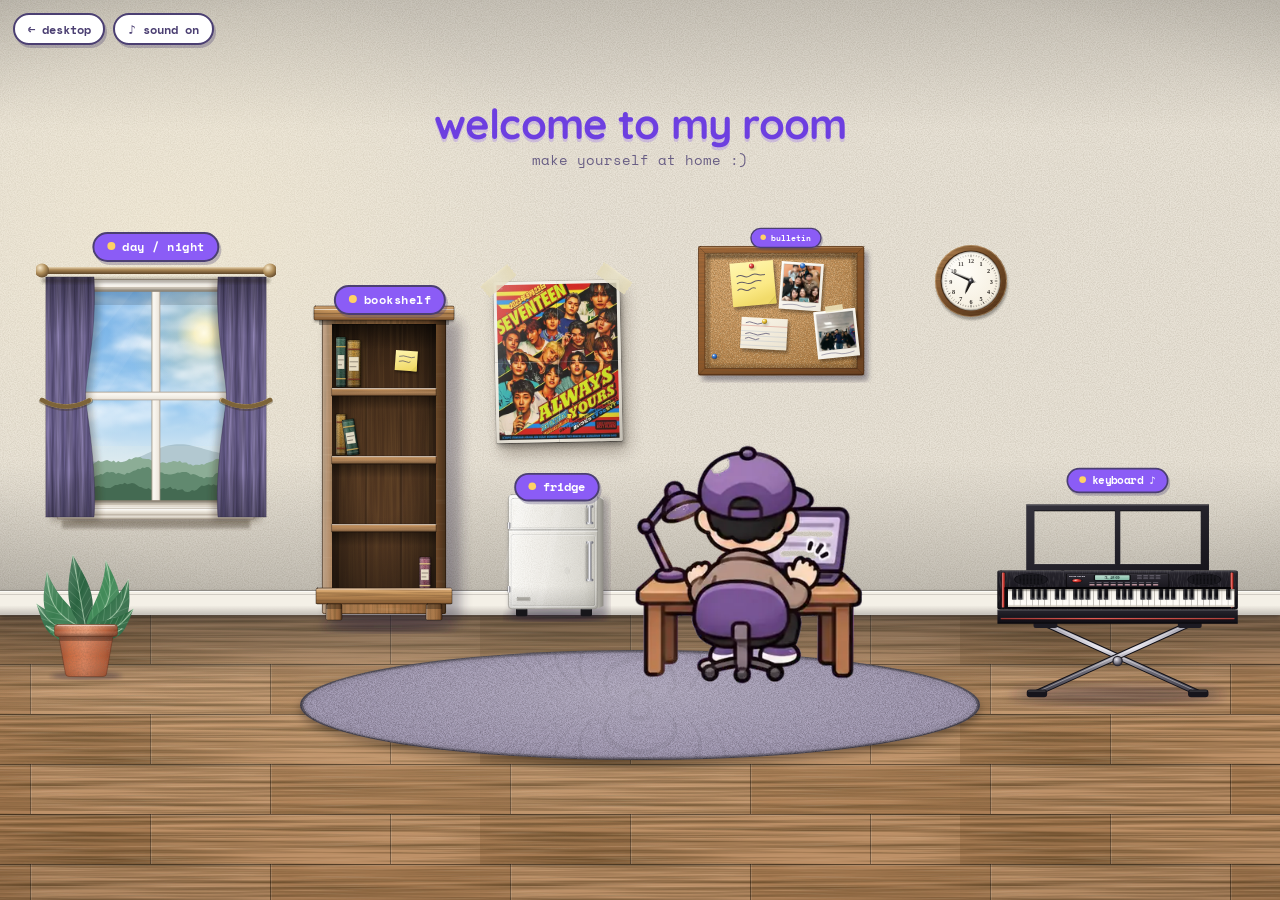
==== commit 0bcb26bb: "room: remember that page 67 was found (survives reload) Co-Authored-By: Claude Sonnet 5.5 <noreply@a" ====
--- a/room/index.html
+++ b/room/index.html
@@ -147,15 +147,15 @@
 .pn{position:absolute;right:5cqw;bottom:2.4cqw;font:700 5cqw Caveat,cursive;color:#3a3a44}
 .pn-big{font-size:11.5cqw;right:4.5cqw;bottom:1.2cqw;color:#1f1f24;border:.7cqw solid #c0392b;border-radius:50%;width:15cqw;height:15cqw;display:grid;place-items:center;line-height:1;background:rgba(255,255,255,.55);transform:rotate(-6deg)}
 .tx mark{color:#1f1f24;background:linear-gradient(104deg,rgba(255,225,70,0) .6%,rgba(255,225,70,.95) 2.5%,rgba(255,215,40,.9) 96%,rgba(255,225,70,0) 99%);padding:.4cqw .8cqw;border-radius:1cqw;box-decoration-break:clone;-webkit-box-decoration-break:clone}
-.leaf.torn{clip-path:polygon(0 0,19% 0,21% 5%,18% 11%,22% 17%,19% 24%,23% 31%,19% 38%,22% 45%,18% 52%,21% 59%,19% 66%,23% 73%,19% 80%,22% 87%,18% 94%,20% 100%,0 100%);transition:transform .85s cubic-bezier(.45,.1,.2,1),box-shadow .85s,clip-path 1.1s ease .15s}
-.leaf.torn:after{content:"";position:absolute;inset:0;background:linear-gradient(90deg,transparent 12%,rgba(255,255,255,.75) 17%,transparent 24%);pointer-events:none}
+.leaf.torn{clip-path:polygon(0 0,9.5% 0,11.5% 5%,8.5% 11%,12.5% 17%,9.5% 24%,13.5% 31%,9.5% 38%,12.5% 45%,8.5% 52%,11.5% 59%,9.5% 66%,13.5% 73%,9.5% 80%,12.5% 87%,8.5% 94%,10.5% 100%,0 100%);transition:transform .85s cubic-bezier(.45,.1,.2,1),box-shadow .85s,clip-path 1.1s ease .15s}
+.leaf.torn:after{content:"";position:absolute;inset:0;background:linear-gradient(90deg,transparent 3%,rgba(255,255,255,.75) 7%,transparent 14%);pointer-events:none}
 .leaf.pg:not(.torn){clip-path:polygon(0 0,100% 0,100% 5%,100% 11%,100% 17%,100% 24%,100% 31%,100% 38%,100% 45%,100% 52%,100% 59%,100% 66%,100% 73%,100% 80%,100% 87%,100% 94%,100% 100%,0 100%)}
 .rug{transition:transform .4s cubic-bezier(.3,1.3,.5,1),filter .4s}
 .rug{transform-origin:100% 50%}
 .rug.lift{transform:skewY(1.8deg) scaleX(.99);filter:drop-shadow(-6px 12px 6px rgba(0,0,0,.45))}
-.rughit{position:absolute;left:var(--x);top:var(--y);width:var(--w);height:var(--h);clip-path:ellipse(50% 50% at 50% 50%);background:none;border:0;padding:0;cursor:pointer}
+.rughit{position:absolute;left:var(--x);top:var(--y);width:calc(var(--w)*.34);height:var(--h);clip-path:ellipse(calc(var(--w)/2) calc(var(--h)/2) at calc(var(--w)/2) 50%);background:none;border:0;padding:0;cursor:pointer}
 .rughit:focus-visible{outline:none}
-@media(max-aspect-ratio:1/1){.rughit{left:var(--px);top:var(--py);width:var(--pw);height:var(--ph)}}
+@media(max-aspect-ratio:1/1){.rughit{left:var(--px);top:var(--py);width:calc(var(--pw)*.34);height:var(--ph);clip-path:ellipse(calc(var(--pw)/2) calc(var(--ph)/2) at calc(var(--pw)/2) 50%)}}
 .rughit.done{pointer-events:none}
 #scrap{background:none;border:0;padding:0;cursor:pointer;width:64px;height:56px;opacity:0;pointer-events:none;filter:drop-shadow(0 2px 2px rgba(0,0,0,.4));transition:none}
 #scrap svg{display:block;overflow:visible}
@@ -163,6 +163,13 @@
 #scrap.out:hover,#scrap.out:focus-visible{outline:none;filter:drop-shadow(0 3px 3px rgba(0,0,0,.45)) brightness(1.05)}
 @keyframes scrapPop{0%{opacity:0;transform:translate(20px,-6px) scale(.5)}55%{opacity:1;transform:translate(-30px,32px) scale(1.12)}100%{opacity:1;transform:translate(-24px,28px) scale(1)}}
 @media(prefers-reduced-motion:reduce){#scrap.out{animation:none;opacity:1;transform:translate(-24px,28px)}.rug{transition:none}}
+.leaf .seam{position:absolute;inset:0;width:100%;height:100%;pointer-events:none;opacity:0}
+.leaf .tape{position:absolute;width:15cqw;height:6.4cqw;pointer-events:none;opacity:0;background:linear-gradient(180deg,rgba(255,255,255,.35),transparent 40%,rgba(0,0,0,.06)),rgba(232,214,160,.72);box-shadow:0 .4cqw .8cqw rgba(0,0,0,.18);clip-path:polygon(0 8%,3% 0,6% 10%,9% 0,100% 0,100% 100%,9% 100%,6% 90%,3% 100%,0 92%,2% 50%)}
+.leaf .tape.t1{left:3cqw;top:6cqw;transform:rotate(-14deg)}
+.leaf .tape.t2{left:3cqw;top:37%;transform:rotate(9deg)}
+.leaf .tape.t3{left:3cqw;bottom:6cqw;transform:rotate(-8deg)}
+.leaf.taped .seam{opacity:1}
+.leaf.taped .tape{opacity:1}
 .cv{background:linear-gradient(90deg,#c9a925,#f4d34a 7%,#f7dc62 60%,#e6c53c);color:#2e2142;border:0}
 .cvin{position:absolute;inset:0;padding:6cqw 8cqw;display:flex;flex-direction:column;align-items:center}
 .cv:before{content:"";position:absolute;inset:0;background:linear-gradient(90deg,rgba(0,0,0,.3),rgba(0,0,0,.05) 8%,transparent 12%);pointer-events:none}
@@ -847,7 +854,7 @@
   <div class="wr-card">
     <div class="pm-bar"><span>diary of a wimpy king ✦</span><button id="wr-x" aria-label="close the book">[x]</button></div>
     <div class="wr-body">
-      <div class="wr-book" id="wr-book"><section class="leaf cv" data-page="0" aria-label="cover"><div class="cvin"><div class="cvt"><b>DIARY</b><span>of a Wimpy King</span></div><svg class="crown" viewBox="0 0 360 336" fill="none" stroke="#000" stroke-width="13" stroke-linecap="round" stroke-linejoin="round" aria-hidden="true"><path d="M52 262 L36 98 L112 168 L180 52 L248 168 L324 98 L308 262 Q180 276 52 262 Z"/><path d="M58 226 Q180 240 302 226"/><circle cx="36" cy="82" r="13"/><circle cx="180" cy="34" r="13"/><circle cx="324" cy="82" r="13"/><circle cx="180" cy="190" r="5" fill="#000"/><circle cx="118" cy="204" r="4" fill="#000"/><circle cx="242" cy="204" r="4" fill="#000"/></svg><p class="cvh">tap the page to open</p></div></section><section class="leaf pg" data-page="64" aria-label="page 64"><span class="holes" aria-hidden="true"><i></i><i></i><i></i></span><h3 class="dt">SUNDAY</h3><div class="tx"><p>Went to Elevate, my youth group, today. We sang worship songs and I learned more about God. Best part of my week.</p><p>After that I hung out with all 8 of my siblings (9 of us total!) and we ate at a Japanese restaurant.</p></div><svg class="dd" style="width:80cqw;right:3cqw;bottom:10cqw" viewBox="0 -10 220 110" fill="none" stroke="#1f1f24" stroke-width="2" stroke-linecap="round" stroke-linejoin="round" aria-hidden="true"><circle cx="14.0" cy="52.900000000000006" r="8.5" fill="#fff"/><circle cx="10.8" cy="52.1" r="0.85" fill="#1f1f24" stroke="none"/><circle cx="17.2" cy="52.1" r="0.85" fill="#1f1f24" stroke="none"/><path d="M10.6 55.87500000000001Q14.0 59.7 17.4 55.87500000000001" stroke-width="1.4"/><path d="M14.0 61.400000000000006V85.2"/><path d="M14.0 68.2L2.0999999999999996 78.4M14.0 68.2L25.9 78.4"/><path d="M14.0 85.2L5.5 103.9M14.0 85.2L22.5 103.9"/><path d="M8.9 44.800000000000004l-1.7000000000000002 -5.1M14.0 44.400000000000006l0 -5.949999999999999M19.1 44.800000000000004l1.7000000000000002 -5.1" stroke-width="1.5"/><circle cx="38.5" cy="58.650000000000006" r="7.25" fill="#fff"/><circle cx="35.7" cy="57.9" r="0.8" fill="#1f1f24" stroke="none"/><circle cx="41.3" cy="57.9" r="0.8" fill="#1f1f24" stroke="none"/><path d="M35.6 61.18750000000001Q38.5 64.45 41.4 61.18750000000001" stroke-width="1.4"/><path d="M31.25 58.650000000000006Q29.075 70.25 31.975 73.15M45.75 58.650000000000006Q47.925 70.25 45.025 73.15" stroke-width="1.6"/><path d="M36.325 50.400000000000006l2.175 -2.9000000000000004l2.175 2.9000000000000004z" fill="#fff" stroke-width="1.2"/><path d="M38.5 65.9L28.35 92.0H48.65Z" fill="#fff"/><path d="M34.15 92.0V105.05M42.85 92.0V105.05"/><path d="M38.5 71.7L28.35 78.95M38.5 71.7L48.65 78.95"/><circle cx="63.0" cy="55.2" r="8.0" fill="#fff"/><circle cx="60.0" cy="54.4" r="0.8" fill="#1f1f24" stroke="none"/><circle cx="66.0" cy="54.4" r="0.8" fill="#1f1f24" stroke="none"/><path d="M59.8 58.0Q63.0 61.6 66.2 58.0" stroke-width="1.4"/><path d="M63.0 63.2V85.60000000000001"/><path d="M63.0 69.60000000000001L51.8 60.0M63.0 69.60000000000001L74.2 60.0"/><path d="M63.0 85.60000000000001L55.0 103.20000000000002M63.0 85.60000000000001L71.0 103.20000000000002"/><path d="M58.2 47.6l-1.6 -4.8M63.0 47.2l0 -5.6M67.8 47.6l1.6 -4.8" stroke-width="1.5"/><circle cx="87.5" cy="62.099999999999994" r="6.5" fill="#fff"/><circle cx="85.0" cy="61.4" r="0.8" fill="#1f1f24" stroke="none"/><circle cx="90.0" cy="61.4" r="0.8" fill="#1f1f24" stroke="none"/><path d="M84.9 64.375Q87.5 67.3 90.1 64.375" stroke-width="1.4"/><path d="M81.0 62.099999999999994Q79.05 72.5 81.65 75.1M94.0 62.099999999999994Q95.95 72.5 93.35 75.1" stroke-width="1.6"/><path d="M85.55 54.599999999999994l1.95 -2.6l1.95 2.6z" fill="#fff" stroke-width="1.2"/><path d="M87.5 68.6L78.4 92.0H96.6Z" fill="#fff"/><path d="M83.6 92.0V103.7M91.4 92.0V103.7"/><path d="M87.5 73.8L78.4 80.3M87.5 73.8L96.6 80.3"/><circle cx="112.0" cy="51.75" r="8.75" fill="#fff"/><circle cx="108.7" cy="50.9" r="0.875" fill="#1f1f24" stroke="none"/><circle cx="115.3" cy="50.9" r="0.875" fill="#1f1f24" stroke="none"/><path d="M108.5 54.8125Q112.0 58.75 115.5 54.8125" stroke-width="1.4"/><path d="M112.0 60.5V85.0"/><path d="M112.0 67.5L99.75 78.0M112.0 67.5L124.25 78.0"/><path d="M112.0 85.0L103.25 104.25M112.0 85.0L120.75 104.25"/><path d="M102.8125 50.4375A9.1875 9.1875 0 0 1 121.1875 50.4375Z" fill="#8b5cf6"/><path d="M113.75 50.0H128.625" stroke-width="2.2"/><circle cx="136.5" cy="57.5" r="7.5" fill="#fff"/><circle cx="133.7" cy="56.8" r="0.8" fill="#1f1f24" stroke="none"/><circle cx="139.3" cy="56.8" r="0.8" fill="#1f1f24" stroke="none"/><path d="M133.5 60.125Q136.5 63.5 139.5 60.125" stroke-width="1.4"/><path d="M129.0 57.5Q126.75 69.5 129.75 72.5M144.0 57.5Q146.25 69.5 143.25 72.5" stroke-width="1.6"/><path d="M134.25 49.0l2.25 -3.0l2.25 3.0z" fill="#fff" stroke-width="1.2"/><path d="M136.5 65.0L126.0 92.0H147.0Z" fill="#fff"/><path d="M132.0 92.0V105.5M141.0 92.0V105.5"/><path d="M136.5 71.0L126.0 78.5M136.5 71.0L147.0 78.5"/><circle cx="161.0" cy="60.95" r="6.75" fill="#fff"/><circle cx="158.4" cy="60.3" r="0.8" fill="#1f1f24" stroke="none"/><circle cx="163.6" cy="60.3" r="0.8" fill="#1f1f24" stroke="none"/><path d="M158.3 63.3125Q161.0 66.35000000000001 163.7 63.3125" stroke-width="1.4"/><path d="M161.0 67.7V86.60000000000001"/><path d="M161.0 73.10000000000001L151.55 65.0M161.0 73.10000000000001L170.45 65.0"/><path d="M161.0 86.60000000000001L154.25 101.45000000000002M161.0 86.60000000000001L167.75 101.45000000000002"/><path d="M156.95 54.6l-1.35 -4.05M161.0 54.2l0 -4.725M165.05 54.6l1.35 -4.05" stroke-width="1.5"/><circle cx="185.5" cy="56.349999999999994" r="7.75" fill="#fff"/><circle cx="182.6" cy="55.6" r="0.8" fill="#1f1f24" stroke="none"/><circle cx="188.4" cy="55.6" r="0.8" fill="#1f1f24" stroke="none"/><path d="M182.4 59.06249999999999Q185.5 62.55 188.6 59.06249999999999" stroke-width="1.4"/><path d="M177.75 56.349999999999994Q175.425 68.75 178.525 71.85M193.25 56.349999999999994Q195.575 68.75 192.475 71.85" stroke-width="1.6"/><path d="M183.175 47.599999999999994l2.3249999999999997 -3.1l2.3249999999999997 3.1z" fill="#fff" stroke-width="1.2"/><path d="M185.5 64.1L174.65 92.0H196.35Z" fill="#fff"/><path d="M180.85 92.0V105.95M190.15 92.0V105.95"/><path d="M185.5 70.3L174.65 78.05M185.5 70.3L196.35 78.05"/><circle cx="210.0" cy="54.05" r="8.25" fill="#fff"/><circle cx="206.9" cy="53.2" r="0.825" fill="#1f1f24" stroke="none"/><circle cx="213.1" cy="53.2" r="0.825" fill="#1f1f24" stroke="none"/><path d="M206.7 56.9375Q210.0 60.65 213.3 56.9375" stroke-width="1.4"/><path d="M210.0 62.3V85.39999999999999"/><path d="M210.0 68.89999999999999L198.45 78.8M210.0 68.89999999999999L221.55 78.8"/><path d="M210.0 85.39999999999999L201.75 103.54999999999998M210.0 85.39999999999999L218.25 103.54999999999998"/><path d="M205.05 46.199999999999996l-1.6500000000000001 -4.95M210.0 45.8l0 -5.7749999999999995M214.95 46.199999999999996l1.6500000000000001 -4.95" stroke-width="1.5"/><path d="M0 94H220" stroke-width="1.4" opacity=".55"/><path d="M110 29.0L110 37.0M106 34.0L110 38.0L114 34.0" stroke-width="1.6"/><text x="118" y="-0" font-size="1" fill="none" stroke="none">.</text><text x="104" y="-6" font-family="Caveat,cursive" font-size="15" font-weight="700" fill="#1f1f24" stroke="none">me</text><path d="M24 12Q24 -4 40 -4H78Q92 -4 92 8T78 20H60L50 28L50 20H40Q24 20 24 12Z" fill="#fff" transform="translate(-14 -4)"/><text x="12" y="6" font-family="Caveat,cursive" font-size="13" font-weight="700" fill="#1f1f24" stroke="none">itadakimasu!</text></svg><span class="pn">64</span></section><section class="leaf pg" data-page="65" aria-label="page 65"><span class="holes" aria-hidden="true"><i></i><i></i><i></i></span><h3 class="dt">GRADUATION DAY</h3><div class="tx"><p>I GRADUATED from Mapua Malayan Colleges of Mindanao!!</p><p>I walked up the stage with my grandmother right next to me. I think she was prouder than I was.</p></div><svg class="dd" style="width:84cqw;right:2cqw;bottom:10cqw" viewBox="0 0 220 124" fill="none" stroke="#1f1f24" stroke-width="2" stroke-linecap="round" stroke-linejoin="round" aria-hidden="true"><path d="M10 118H70V104H100V90H130V76H220" stroke-width="2.2"/><path d="M70 118V104M100 104V90M130 90V76" stroke-width="1.6"/><path d="M10 118H220" stroke-width="1.4" opacity=".5"/><circle cx="118" cy="36" r="9" fill="#fff"/><circle cx="115.0" cy="34.0" r="1.1" fill="#1f1f24" stroke="none"/><circle cx="121.0" cy="34.0" r="1.1" fill="#1f1f24" stroke="none"/><path d="M114.5 40Q118 44 121.5 40" stroke-width="1.4"/><path d="M105.25 27L118 21.05L130.75 27L118 32.95Z" fill="#1f1f24"/><path d="M127.35 27.85V37.2" stroke-width="1.4"/><path d="M118 45L102 92H134Z" fill="#fff"/><path d="M118 52L104 62M118 52L136 66" /><path d="M110 92V104M126 92V76"/><path d="M134 62L150 58L152 66L136 70" fill="#fff"/><path d="M148 56L154 56L154 62" stroke-width="1.2" fill="none"/><circle cx="84" cy="62" r="8" fill="#fff"/><circle cx="84" cy="52" r="4.2" fill="#fff"/><circle cx="81.0" cy="61.0" r="1.1" fill="#1f1f24" stroke="none"/><circle cx="87.0" cy="61.0" r="1.1" fill="#1f1f24" stroke="none"/><circle cx="81" cy="61" r="3.1" stroke-width="1.1"/><circle cx="87" cy="61" r="3.1" stroke-width="1.1"/><path d="M81.5 66Q84 68.5 86.5 66" stroke-width="1.3"/><path d="M84 70L72 106H98Z" fill="#fff"/><path d="M84 76L96 84M84 76L72 86"/><path d="M78 106V118M90 106V118" /><path d="M72 86L66 104" stroke-width="2.4"/><path d="M30 24l2 2" stroke-width="1.8" opacity=".8"/><path d="M48 12l2 2" stroke-width="1.8" opacity=".8"/><path d="M160 18l2 2" stroke-width="1.8" opacity=".8"/><path d="M176 34l2 2" stroke-width="1.8" opacity=".8"/><path d="M196 16l2 2" stroke-width="1.8" opacity=".8"/><path d="M24 50l2 2" stroke-width="1.8" opacity=".8"/><path d="M205 50l2 2" stroke-width="1.8" opacity=".8"/><path d="M60 40l2 2" stroke-width="1.8" opacity=".8"/><path d="M136 18Q136 3 152 3H202Q218 3 218 16T202 29H172L160 40L162 29Q136 29 136 18Z" fill="#fff"/><text x="146" y="22" font-family="Caveat,cursive" font-size="15" font-weight="700" fill="#1f1f24" stroke="none">CONGRATS!</text></svg><span class="pn">65</span></section><section class="leaf pg" data-page="66" aria-label="page 66"><span class="holes" aria-hidden="true"><i></i><i></i><i></i></span><h3 class="dt">A FEW MONTHS LATER</h3><div class="tx"><p>After graduating I was practically jobless for months. My wallet was basically empty.</p><p>So I prayed a lot, and I kept relying on God to provide.</p></div><svg class="dd" style="width:80cqw;right:2cqw;bottom:10cqw" viewBox="0 -4 220 124" fill="none" stroke="#1f1f24" stroke-width="2" stroke-linecap="round" stroke-linejoin="round" aria-hidden="true"><circle cx="70" cy="40" r="10" fill="#fff"/><path d="M63 40Q66 38 69 40M72 40Q75 38 78 40" stroke-width="1.4"/><path d="M65 49Q70 46 76 49" stroke-width="1.4"/><path d="M82 34Q84 38 82 41Q80 38 82 34Z" fill="#cfe8ff"/><path d="M70 50V88"/><path d="M70 58L60 70L70 74M70 58L80 70L70 74" fill="none"/><path d="M70 88L60 116M70 88L80 116"/><path d="M60 90L52 100L62 100Z" fill="#fff"/><path d="M80 90L88 100L78 100Z" fill="#fff"/><path d="M70 14L58 26M70 16V27M70 14L82 26" stroke-width="1.4" opacity=".6"/><circle cx="70" cy="6" r="8" fill="#fff" stroke-width="1.6"/><path d="M65 6H75M70 1V12" stroke-width="1.6"/><path d="M126 114H178L184 98H132Z" fill="#fff"/><path d="M132 98L128 114M184 98L178 114"/><text x="143" y="110" font-family="Caveat,cursive" font-size="13" font-weight="700" fill="#1f1f24" stroke="none">₱0</text><path d="M132 98Q150 86 170 96" fill="none" stroke-width="1.2"/><path d="M134 96L142 90L150 96M150 96L160 88L168 96" stroke-width="1" opacity=".7"/><circle cx="90" cy="30" r="2" fill="#fff"/><circle cx="98" cy="24" r="3" fill="#fff"/><path d="M104 22Q104 6 122 6H182Q200 6 200 20T182 34H122Q104 34 104 22Z" fill="#fff"/><text x="112" y="25" font-family="Caveat,cursive" font-size="12.4" font-weight="700" fill="#1f1f24" stroke="none">Lord, please provide</text></svg><span class="pn">66</span></section><section class="leaf pg last torn" data-page="67" aria-label="page 67"><span class="holes" aria-hidden="true"><i></i><i></i><i></i></span><h3 class="dt">THURSDAY</h3><div class="tx"><p>My grandmother gave me ONE job today: water the plant in the living room before she gets home. Easy, right?</p><p>Wrong. This plant is weird. I wrote this on my hand so I wouldn't forget: <mark>try touching the plant 3 times</mark>. Not twice. THREE. Don't ask me how I know.</p><p>Oh, and only <mark>during night time</mark>. Not in the daytime.</p><p>Anyway, I forgot to actually water it. Whoops.</p></div><svg class="dd" viewBox="0 0 230 130" fill="none" stroke="#1f1f24" stroke-width="2.2" stroke-linecap="round" stroke-linejoin="round" aria-hidden="true"><path d="M70 70H112L106 118H76Z" fill="#fff"/><rect x="66" y="62" width="50" height="12" rx="3" fill="#fff"/><path d="M91 62Q70 40 66 14Q86 22 91 62"/><path d="M91 62Q92 30 104 4Q114 32 91 62"/><path d="M91 62Q112 46 128 36Q122 62 91 62"/><circle cx="84" cy="93" r="1.4" fill="#1f1f24" stroke="none"/><circle cx="98" cy="93" r="1.4" fill="#1f1f24" stroke="none"/><path d="M86 100Q91 105 96 100"/><path d="M150 24L170 36" stroke-width="2"/><path d="M142 14Q148 22 158 22" /><text x="160" y="18" font-family="Caveat,cursive" font-size="17" font-weight="700" fill="#1f1f24" stroke="none">3x!!</text><path d="M150 88H196M150 98H196M150 108H196" stroke-width="1.4" opacity="0"/><path d="M168 70L168 84M176 70L176 84M184 70L184 84M164 78L190 78" stroke-width="2.4"/></svg><span class="pn pn-big">67</span></section></div>
+      <div class="wr-book" id="wr-book"><section class="leaf cv" data-page="0" aria-label="cover"><div class="cvin"><div class="cvt"><b>DIARY</b><span>of a Wimpy King</span></div><svg class="crown" viewBox="0 0 360 336" fill="none" stroke="#000" stroke-width="13" stroke-linecap="round" stroke-linejoin="round" aria-hidden="true"><path d="M52 262 L36 98 L112 168 L180 52 L248 168 L324 98 L308 262 Q180 276 52 262 Z"/><path d="M58 226 Q180 240 302 226"/><circle cx="36" cy="82" r="13"/><circle cx="180" cy="34" r="13"/><circle cx="324" cy="82" r="13"/><circle cx="180" cy="190" r="5" fill="#000"/><circle cx="118" cy="204" r="4" fill="#000"/><circle cx="242" cy="204" r="4" fill="#000"/></svg><p class="cvh">tap the page to open</p></div></section><section class="leaf pg" data-page="64" aria-label="page 64"><span class="holes" aria-hidden="true"><i></i><i></i><i></i></span><h3 class="dt">SATURDAY</h3><div class="tx"><p>Went to Elevate, my youth group, today. We sang worship songs and I learned more about God. Best part of my week.</p><p>After that I hung out with all 8 of my siblings (9 of us total!) and we ate at a Japanese restaurant.</p></div><svg class="dd" style="width:80cqw;right:3cqw;bottom:10cqw" viewBox="0 -10 220 110" fill="none" stroke="#1f1f24" stroke-width="2" stroke-linecap="round" stroke-linejoin="round" aria-hidden="true"><circle cx="14.0" cy="52.900000000000006" r="8.5" fill="#fff"/><circle cx="10.8" cy="52.1" r="0.85" fill="#1f1f24" stroke="none"/><circle cx="17.2" cy="52.1" r="0.85" fill="#1f1f24" stroke="none"/><path d="M10.6 55.87500000000001Q14.0 59.7 17.4 55.87500000000001" stroke-width="1.4"/><path d="M14.0 61.400000000000006V85.2"/><path d="M14.0 68.2L2.0999999999999996 78.4M14.0 68.2L25.9 78.4"/><path d="M14.0 85.2L5.5 103.9M14.0 85.2L22.5 103.9"/><path d="M8.9 44.800000000000004l-1.7000000000000002 -5.1M14.0 44.400000000000006l0 -5.949999999999999M19.1 44.800000000000004l1.7000000000000002 -5.1" stroke-width="1.5"/><circle cx="38.5" cy="58.650000000000006" r="7.25" fill="#fff"/><circle cx="35.7" cy="57.9" r="0.8" fill="#1f1f24" stroke="none"/><circle cx="41.3" cy="57.9" r="0.8" fill="#1f1f24" stroke="none"/><path d="M35.6 61.18750000000001Q38.5 64.45 41.4 61.18750000000001" stroke-width="1.4"/><path d="M31.25 58.650000000000006Q29.075 70.25 31.975 73.15M45.75 58.650000000000006Q47.925 70.25 45.025 73.15" stroke-width="1.6"/><path d="M36.325 50.400000000000006l2.175 -2.9000000000000004l2.175 2.9000000000000004z" fill="#fff" stroke-width="1.2"/><path d="M38.5 65.9L28.35 92.0H48.65Z" fill="#fff"/><path d="M34.15 92.0V105.05M42.85 92.0V105.05"/><path d="M38.5 71.7L28.35 78.95M38.5 71.7L48.65 78.95"/><circle cx="63.0" cy="55.2" r="8.0" fill="#fff"/><circle cx="60.0" cy="54.4" r="0.8" fill="#1f1f24" stroke="none"/><circle cx="66.0" cy="54.4" r="0.8" fill="#1f1f24" stroke="none"/><path d="M59.8 58.0Q63.0 61.6 66.2 58.0" stroke-width="1.4"/><path d="M63.0 63.2V85.60000000000001"/><path d="M63.0 69.60000000000001L51.8 60.0M63.0 69.60000000000001L74.2 60.0"/><path d="M63.0 85.60000000000001L55.0 103.20000000000002M63.0 85.60000000000001L71.0 103.20000000000002"/><path d="M58.2 47.6l-1.6 -4.8M63.0 47.2l0 -5.6M67.8 47.6l1.6 -4.8" stroke-width="1.5"/><circle cx="87.5" cy="62.099999999999994" r="6.5" fill="#fff"/><circle cx="85.0" cy="61.4" r="0.8" fill="#1f1f24" stroke="none"/><circle cx="90.0" cy="61.4" r="0.8" fill="#1f1f24" stroke="none"/><path d="M84.9 64.375Q87.5 67.3 90.1 64.375" stroke-width="1.4"/><path d="M81.0 62.099999999999994Q79.05 72.5 81.65 75.1M94.0 62.099999999999994Q95.95 72.5 93.35 75.1" stroke-width="1.6"/><path d="M85.55 54.599999999999994l1.95 -2.6l1.95 2.6z" fill="#fff" stroke-width="1.2"/><path d="M87.5 68.6L78.4 92.0H96.6Z" fill="#fff"/><path d="M83.6 92.0V103.7M91.4 92.0V103.7"/><path d="M87.5 73.8L78.4 80.3M87.5 73.8L96.6 80.3"/><circle cx="112.0" cy="51.75" r="8.75" fill="#fff"/><circle cx="108.7" cy="50.9" r="0.875" fill="#1f1f24" stroke="none"/><circle cx="115.3" cy="50.9" r="0.875" fill="#1f1f24" stroke="none"/><path d="M108.5 54.8125Q112.0 58.75 115.5 54.8125" stroke-width="1.4"/><path d="M112.0 60.5V85.0"/><path d="M112.0 67.5L99.75 78.0M112.0 67.5L124.25 78.0"/><path d="M112.0 85.0L103.25 104.25M112.0 85.0L120.75 104.25"/><path d="M102.8125 50.4375A9.1875 9.1875 0 0 1 121.1875 50.4375Z" fill="#8b5cf6"/><path d="M113.75 50.0H128.625" stroke-width="2.2"/><circle cx="136.5" cy="57.5" r="7.5" fill="#fff"/><circle cx="133.7" cy="56.8" r="0.8" fill="#1f1f24" stroke="none"/><circle cx="139.3" cy="56.8" r="0.8" fill="#1f1f24" stroke="none"/><path d="M133.5 60.125Q136.5 63.5 139.5 60.125" stroke-width="1.4"/><path d="M129.0 57.5Q126.75 69.5 129.75 72.5M144.0 57.5Q146.25 69.5 143.25 72.5" stroke-width="1.6"/><path d="M134.25 49.0l2.25 -3.0l2.25 3.0z" fill="#fff" stroke-width="1.2"/><path d="M136.5 65.0L126.0 92.0H147.0Z" fill="#fff"/><path d="M132.0 92.0V105.5M141.0 92.0V105.5"/><path d="M136.5 71.0L126.0 78.5M136.5 71.0L147.0 78.5"/><circle cx="161.0" cy="60.95" r="6.75" fill="#fff"/><circle cx="158.4" cy="60.3" r="0.8" fill="#1f1f24" stroke="none"/><circle cx="163.6" cy="60.3" r="0.8" fill="#1f1f24" stroke="none"/><path d="M158.3 63.3125Q161.0 66.35000000000001 163.7 63.3125" stroke-width="1.4"/><path d="M161.0 67.7V86.60000000000001"/><path d="M161.0 73.10000000000001L151.55 65.0M161.0 73.10000000000001L170.45 65.0"/><path d="M161.0 86.60000000000001L154.25 101.45000000000002M161.0 86.60000000000001L167.75 101.45000000000002"/><path d="M156.95 54.6l-1.35 -4.05M161.0 54.2l0 -4.725M165.05 54.6l1.35 -4.05" stroke-width="1.5"/><circle cx="185.5" cy="56.349999999999994" r="7.75" fill="#fff"/><circle cx="182.6" cy="55.6" r="0.8" fill="#1f1f24" stroke="none"/><circle cx="188.4" cy="55.6" r="0.8" fill="#1f1f24" stroke="none"/><path d="M182.4 59.06249999999999Q185.5 62.55 188.6 59.06249999999999" stroke-width="1.4"/><path d="M177.75 56.349999999999994Q175.425 68.75 178.525 71.85M193.25 56.349999999999994Q195.575 68.75 192.475 71.85" stroke-width="1.6"/><path d="M183.175 47.599999999999994l2.3249999999999997 -3.1l2.3249999999999997 3.1z" fill="#fff" stroke-width="1.2"/><path d="M185.5 64.1L174.65 92.0H196.35Z" fill="#fff"/><path d="M180.85 92.0V105.95M190.15 92.0V105.95"/><path d="M185.5 70.3L174.65 78.05M185.5 70.3L196.35 78.05"/><circle cx="210.0" cy="54.05" r="8.25" fill="#fff"/><circle cx="206.9" cy="53.2" r="0.825" fill="#1f1f24" stroke="none"/><circle cx="213.1" cy="53.2" r="0.825" fill="#1f1f24" stroke="none"/><path d="M206.7 56.9375Q210.0 60.65 213.3 56.9375" stroke-width="1.4"/><path d="M210.0 62.3V85.39999999999999"/><path d="M210.0 68.89999999999999L198.45 78.8M210.0 68.89999999999999L221.55 78.8"/><path d="M210.0 85.39999999999999L201.75 103.54999999999998M210.0 85.39999999999999L218.25 103.54999999999998"/><path d="M205.05 46.199999999999996l-1.6500000000000001 -4.95M210.0 45.8l0 -5.7749999999999995M214.95 46.199999999999996l1.6500000000000001 -4.95" stroke-width="1.5"/><path d="M0 94H220" stroke-width="1.4" opacity=".55"/><path d="M110 29.0L110 37.0M106 34.0L110 38.0L114 34.0" stroke-width="1.6"/><text x="118" y="-0" font-size="1" fill="none" stroke="none">.</text><text x="104" y="-6" font-family="Caveat,cursive" font-size="15" font-weight="700" fill="#1f1f24" stroke="none">me</text><path d="M24 12Q24 -4 40 -4H78Q92 -4 92 8T78 20H60L50 28L50 20H40Q24 20 24 12Z" fill="#fff" transform="translate(-14 -4)"/><text x="12" y="6" font-family="Caveat,cursive" font-size="13" font-weight="700" fill="#1f1f24" stroke="none">itadakimasu!</text></svg><span class="pn">64</span></section><section class="leaf pg" data-page="65" aria-label="page 65"><span class="holes" aria-hidden="true"><i></i><i></i><i></i></span><h3 class="dt">GRADUATION DAY</h3><div class="tx"><p>I GRADUATED from Mapua Malayan Colleges of Mindanao!!</p><p>I walked up the stage with my grandmother right next to me. I think she was prouder than I was.</p></div><svg class="dd" style="width:84cqw;right:2cqw;bottom:10cqw" viewBox="0 0 220 124" fill="none" stroke="#1f1f24" stroke-width="2" stroke-linecap="round" stroke-linejoin="round" aria-hidden="true"><path d="M10 118H70V104H100V90H130V76H220" stroke-width="2.2"/><path d="M70 118V104M100 104V90M130 90V76" stroke-width="1.6"/><path d="M10 118H220" stroke-width="1.4" opacity=".5"/><circle cx="118" cy="36" r="9" fill="#fff"/><circle cx="115.0" cy="34.0" r="1.1" fill="#1f1f24" stroke="none"/><circle cx="121.0" cy="34.0" r="1.1" fill="#1f1f24" stroke="none"/><path d="M114.5 40Q118 44 121.5 40" stroke-width="1.4"/><path d="M105.25 27L118 21.05L130.75 27L118 32.95Z" fill="#1f1f24"/><path d="M127.35 27.85V37.2" stroke-width="1.4"/><path d="M118 45L102 92H134Z" fill="#fff"/><path d="M118 52L104 62M118 52L136 66" /><path d="M110 92V104M126 92V76"/><path d="M134 62L150 58L152 66L136 70" fill="#fff"/><path d="M148 56L154 56L154 62" stroke-width="1.2" fill="none"/><circle cx="84" cy="62" r="8" fill="#fff"/><circle cx="84" cy="52" r="4.2" fill="#fff"/><circle cx="81.0" cy="61.0" r="1.1" fill="#1f1f24" stroke="none"/><circle cx="87.0" cy="61.0" r="1.1" fill="#1f1f24" stroke="none"/><circle cx="81" cy="61" r="3.1" stroke-width="1.1"/><circle cx="87" cy="61" r="3.1" stroke-width="1.1"/><path d="M81.5 66Q84 68.5 86.5 66" stroke-width="1.3"/><path d="M84 70L72 106H98Z" fill="#fff"/><path d="M84 76L96 84M84 76L72 86"/><path d="M78 106V118M90 106V118" /><path d="M72 86L66 104" stroke-width="2.4"/><path d="M30 24l2 2" stroke-width="1.8" opacity=".8"/><path d="M48 12l2 2" stroke-width="1.8" opacity=".8"/><path d="M160 18l2 2" stroke-width="1.8" opacity=".8"/><path d="M176 34l2 2" stroke-width="1.8" opacity=".8"/><path d="M196 16l2 2" stroke-width="1.8" opacity=".8"/><path d="M24 50l2 2" stroke-width="1.8" opacity=".8"/><path d="M205 50l2 2" stroke-width="1.8" opacity=".8"/><path d="M60 40l2 2" stroke-width="1.8" opacity=".8"/><path d="M136 18Q136 3 152 3H202Q218 3 218 16T202 29H172L160 40L162 29Q136 29 136 18Z" fill="#fff"/><text x="146" y="22" font-family="Caveat,cursive" font-size="15" font-weight="700" fill="#1f1f24" stroke="none">CONGRATS!</text></svg><span class="pn">65</span></section><section class="leaf pg" data-page="66" aria-label="page 66"><span class="holes" aria-hidden="true"><i></i><i></i><i></i></span><h3 class="dt">A FEW MONTHS LATER</h3><div class="tx"><p>After graduating I was practically jobless for months. My wallet was basically empty.</p><p>So I prayed a lot, and I kept relying on God to provide.</p></div><svg class="dd" style="width:80cqw;right:2cqw;bottom:10cqw" viewBox="0 -4 220 124" fill="none" stroke="#1f1f24" stroke-width="2" stroke-linecap="round" stroke-linejoin="round" aria-hidden="true"><circle cx="70" cy="40" r="10" fill="#fff"/><path d="M63 40Q66 38 69 40M72 40Q75 38 78 40" stroke-width="1.4"/><path d="M65 49Q70 46 76 49" stroke-width="1.4"/><path d="M82 34Q84 38 82 41Q80 38 82 34Z" fill="#cfe8ff"/><path d="M70 50V88"/><path d="M70 58L60 70L70 74M70 58L80 70L70 74" fill="none"/><path d="M70 88L60 116M70 88L80 116"/><path d="M60 90L52 100L62 100Z" fill="#fff"/><path d="M80 90L88 100L78 100Z" fill="#fff"/><path d="M70 14L58 26M70 16V27M70 14L82 26" stroke-width="1.4" opacity=".6"/><circle cx="70" cy="6" r="8" fill="#fff" stroke-width="1.6"/><path d="M65 6H75M70 1V12" stroke-width="1.6"/><path d="M126 114H178L184 98H132Z" fill="#fff"/><path d="M132 98L128 114M184 98L178 114"/><text x="143" y="110" font-family="Caveat,cursive" font-size="13" font-weight="700" fill="#1f1f24" stroke="none">₱0</text><path d="M132 98Q150 86 170 96" fill="none" stroke-width="1.2"/><path d="M134 96L142 90L150 96M150 96L160 88L168 96" stroke-width="1" opacity=".7"/><circle cx="90" cy="30" r="2" fill="#fff"/><circle cx="98" cy="24" r="3" fill="#fff"/><path d="M104 22Q104 6 122 6H182Q200 6 200 20T182 34H122Q104 34 104 22Z" fill="#fff"/><text x="112" y="25" font-family="Caveat,cursive" font-size="12.4" font-weight="700" fill="#1f1f24" stroke="none">Lord, please provide</text></svg><span class="pn">66</span></section><section class="leaf pg last torn" data-page="67" aria-label="page 67"><span class="holes" aria-hidden="true"><i></i><i></i><i></i></span><h3 class="dt">THURSDAY</h3><div class="tx"><p>My grandmother gave me ONE job today: water the plant in the living room before she gets home. Easy, right?</p><p>Wrong. This plant is weird. I wrote this on my hand so I wouldn't forget: <mark>try touching the plant 3 times</mark>. Not twice. THREE. Don't ask me how I know.</p><p>Oh, and only <mark>during night time</mark>. Not in the daytime.</p><p>Anyway, I forgot to actually water it. Whoops.</p></div><svg class="dd" viewBox="0 0 230 130" fill="none" stroke="#1f1f24" stroke-width="2.2" stroke-linecap="round" stroke-linejoin="round" aria-hidden="true"><path d="M70 70H112L106 118H76Z" fill="#fff"/><rect x="66" y="62" width="50" height="12" rx="3" fill="#fff"/><path d="M91 62Q70 40 66 14Q86 22 91 62"/><path d="M91 62Q92 30 104 4Q114 32 91 62"/><path d="M91 62Q112 46 128 36Q122 62 91 62"/><circle cx="84" cy="93" r="1.4" fill="#1f1f24" stroke="none"/><circle cx="98" cy="93" r="1.4" fill="#1f1f24" stroke="none"/><path d="M86 100Q91 105 96 100"/><path d="M150 24L170 36" stroke-width="2"/><path d="M142 14Q148 22 158 22" /><text x="160" y="18" font-family="Caveat,cursive" font-size="17" font-weight="700" fill="#1f1f24" stroke="none">3x!!</text><path d="M150 88H196M150 98H196M150 108H196" stroke-width="1.4" opacity="0"/><path d="M168 70L168 84M176 70L176 84M184 70L184 84M164 78L190 78" stroke-width="2.4"/></svg><span class="pn pn-big">67</span><svg class="seam" viewBox="0 0 100 100" preserveAspectRatio="none" aria-hidden="true"><defs><filter id="seamb" x="-5%" y="-2%" width="110%" height="104%"><feGaussianBlur stdDeviation=".5"/></filter></defs><path d="M9.5 0 L11.5 5 L8.5 11 L12.5 17 L9.5 24 L13.5 31 L9.5 38 L12.5 45 L8.5 52 L11.5 59 L9.5 66 L13.5 73 L9.5 80 L12.5 87 L8.5 94 L10.5 100" fill="none" stroke="rgba(0,0,0,.35)" stroke-width="2.6" filter="url(#seamb)" vector-effect="non-scaling-stroke" transform="translate(.5 .3)"/><path d="M9.5 0 L11.5 5 L8.5 11 L12.5 17 L9.5 24 L13.5 31 L9.5 38 L12.5 45 L8.5 52 L11.5 59 L9.5 66 L13.5 73 L9.5 80 L12.5 87 L8.5 94 L10.5 100" fill="none" stroke="#fffdf4" stroke-width="2.4" vector-effect="non-scaling-stroke" opacity=".9" transform="translate(-.4 0)"/><path d="M9.5 0 L11.5 5 L8.5 11 L12.5 17 L9.5 24 L13.5 31 L9.5 38 L12.5 45 L8.5 52 L11.5 59 L9.5 66 L13.5 73 L9.5 80 L12.5 87 L8.5 94 L10.5 100" fill="none" stroke="rgba(110,98,78,.55)" stroke-width="1" vector-effect="non-scaling-stroke"/></svg><i class="tape t1"></i><i class="tape t2"></i><i class="tape t3"></i></section></div>
       <div class="wr-nav"><button id="wr-prev" aria-label="previous page">◀</button><span id="wr-count" aria-live="polite">cover</span><button id="wr-next" aria-label="next page">▶</button></div>
       <p class="wr-hint" id="wr-hint">tap the page, swipe, or use ← →</p>
     </div>
@@ -1226,6 +1233,7 @@
 
 
 // the diary of a wimpy king: a little book with pages that flip
+let page67Found = false; // the plant stays dead to the touch until the torn page is found under the rug
 const wr = $('#wr'), wrLeaves = [...wr.querySelectorAll('.leaf')]; // cover first, then pages in order
 let wrCur = 0;
 wrLeaves.forEach((l, i) => { l.style.zIndex = wrLeaves.length - i; });
@@ -1254,9 +1262,17 @@
 scrap.addEventListener('click', () => {
   const leaf = wrLeaves[wrLeaves.length - 1];
   rug.classList.remove('lift'); scrap.remove(); rugHit.remove();
+  page67Found = true; try { localStorage.setItem('page67', '1'); } catch (e) {}
+  leaf.classList.remove('torn'); leaf.classList.add('taped'); // already torn-and-taped the moment the book turns to it
   wrCur = wrLeaves.length - 2; wrDraw(); wr.classList.add('show');
-  setTimeout(() => { leaf.classList.remove('torn'); wrCur = wrLeaves.length - 1; wrDraw(); if (window.__sfx) window.__sfx('open'); }, 650);
+  setTimeout(() => { wrCur = wrLeaves.length - 1; wrDraw(); if (window.__sfx) window.__sfx('open'); }, 650);
 });
+// a returning visitor who already found it: put the page back quietly, no rug lift, no pop
+try { if (localStorage.getItem('page67') === '1') {
+  const leaf = wrLeaves[wrLeaves.length - 1];
+  scrap.remove(); rugHit.remove(); page67Found = true;
+  leaf.classList.remove('torn'); leaf.classList.add('taped'); wrDraw();
+} } catch (e) {}
 $('#wr-prev').addEventListener('click', () => wrGo(-1));
 $('#wr-next').addEventListener('click', () => wrGo(1));
 $('#wr-x').addEventListener('click', closeWimpy);
@@ -1409,7 +1425,7 @@
 const nm = $('#nm'), pnote = $('#pnote'), plant = $('#plant');
 let pokes = 0, pokeT = 0;
 plant.addEventListener('click', () => {
-  if (!root.classList.contains('dark')) { pokes = 0; return; } // night mode only
+  if (!root.classList.contains('dark') || !page67Found) { pokes = 0; return; } // night mode only, and only once page 67 has been found
   clearTimeout(pokeT); pokes++;
   if (pokes >= 3) { pokes = 0; pnote.classList.add('on'); pnote.tabIndex = 0; if (window.__sfx) window.__sfx('open'); }
   else pokeT = setTimeout(() => (pokes = 0), 1500);
@@ -1650,7 +1666,7 @@
     paint(); sync();
   });
   window.addEventListener('coder-hover', (e) => { hovering = !!e.detail; sync(); });
-  const SAYS = ['oh! hey guys!', 'working on something\nright now..!']; let sayI = 0;
+  const SAYS = ['oh! hey guys!', 'working on something\nright now..!', "There's a secret note\nsomewhere in this room btw!"]; let sayI = 0;
   const MURMURS = ['i hope this works..', 'trying to fix this\nerror..', 'i wonder how my\nsiblings are doing..', 'just one more bug..', 'i should drink some\nwater soon..'];
   let murI = -1, murT = 0, murOn = false, hov = false;
   const bubEl = () => document.getElementById('coder-bub');
